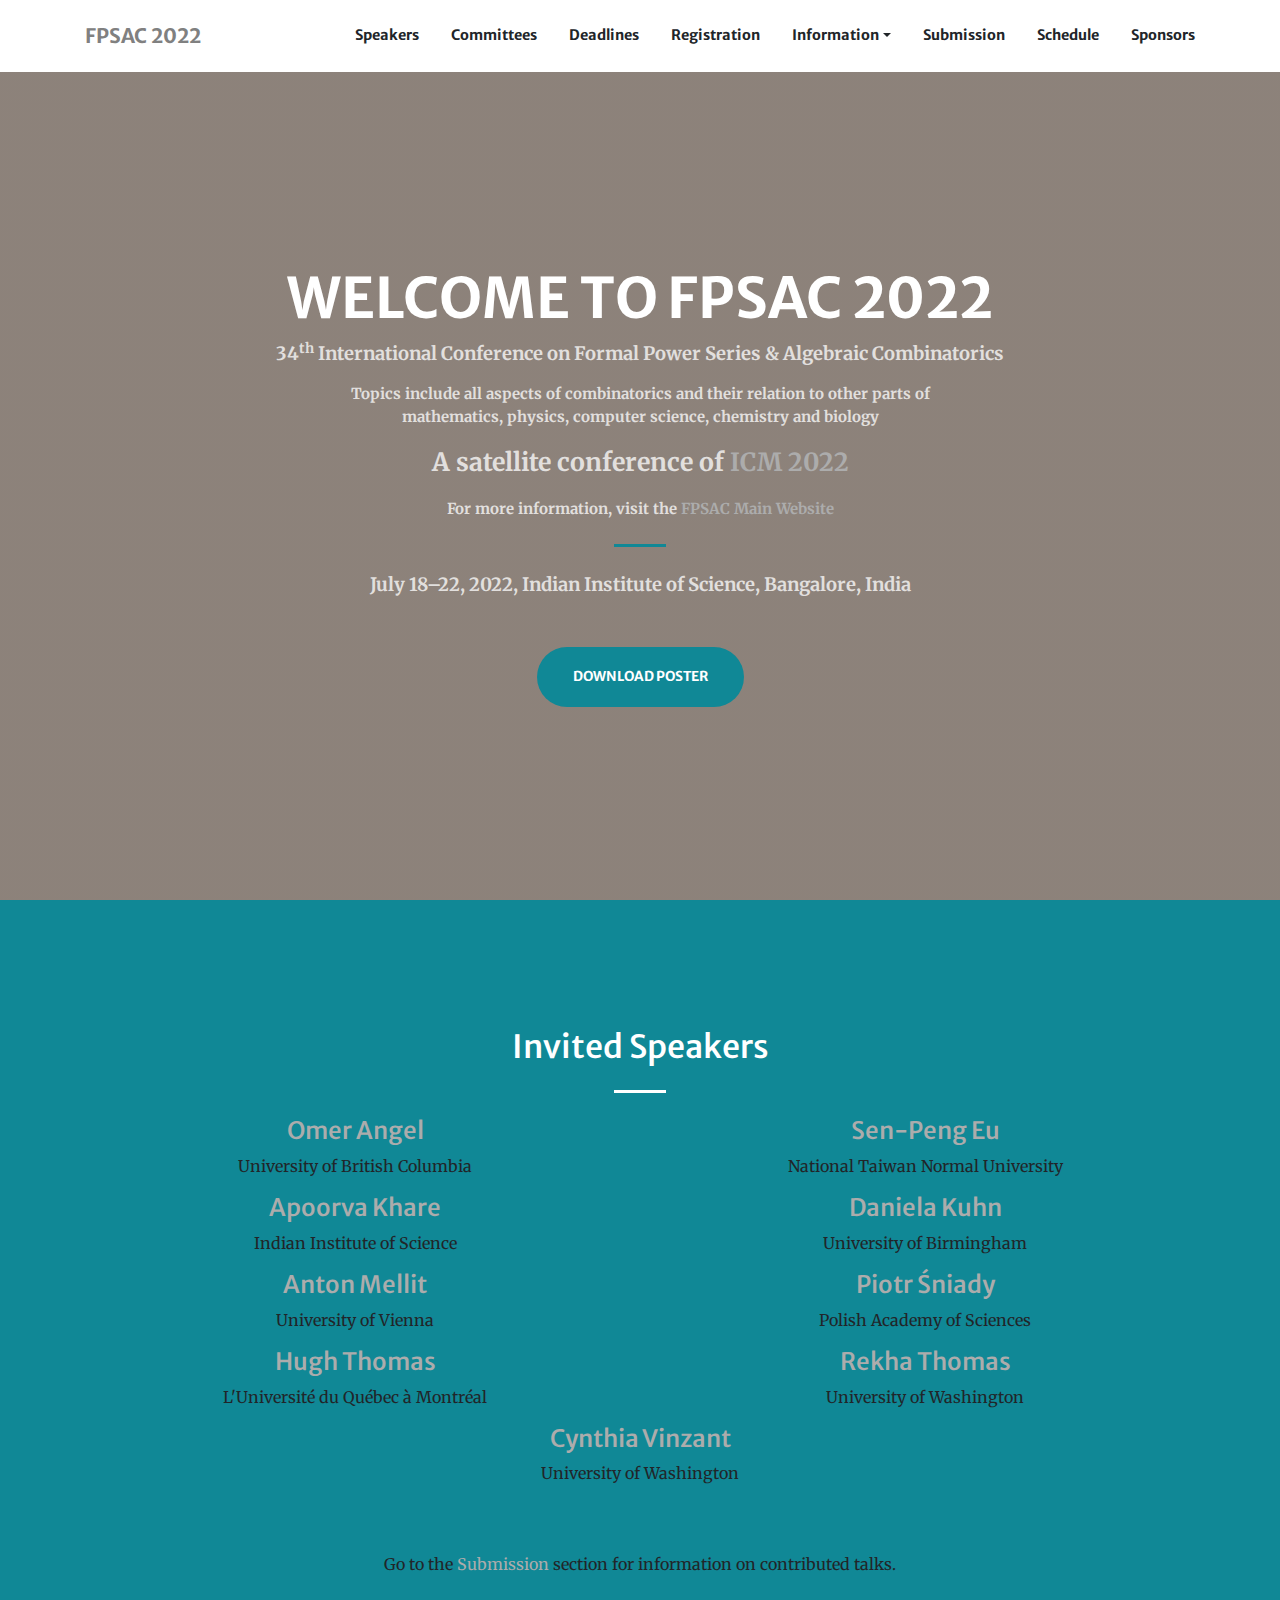
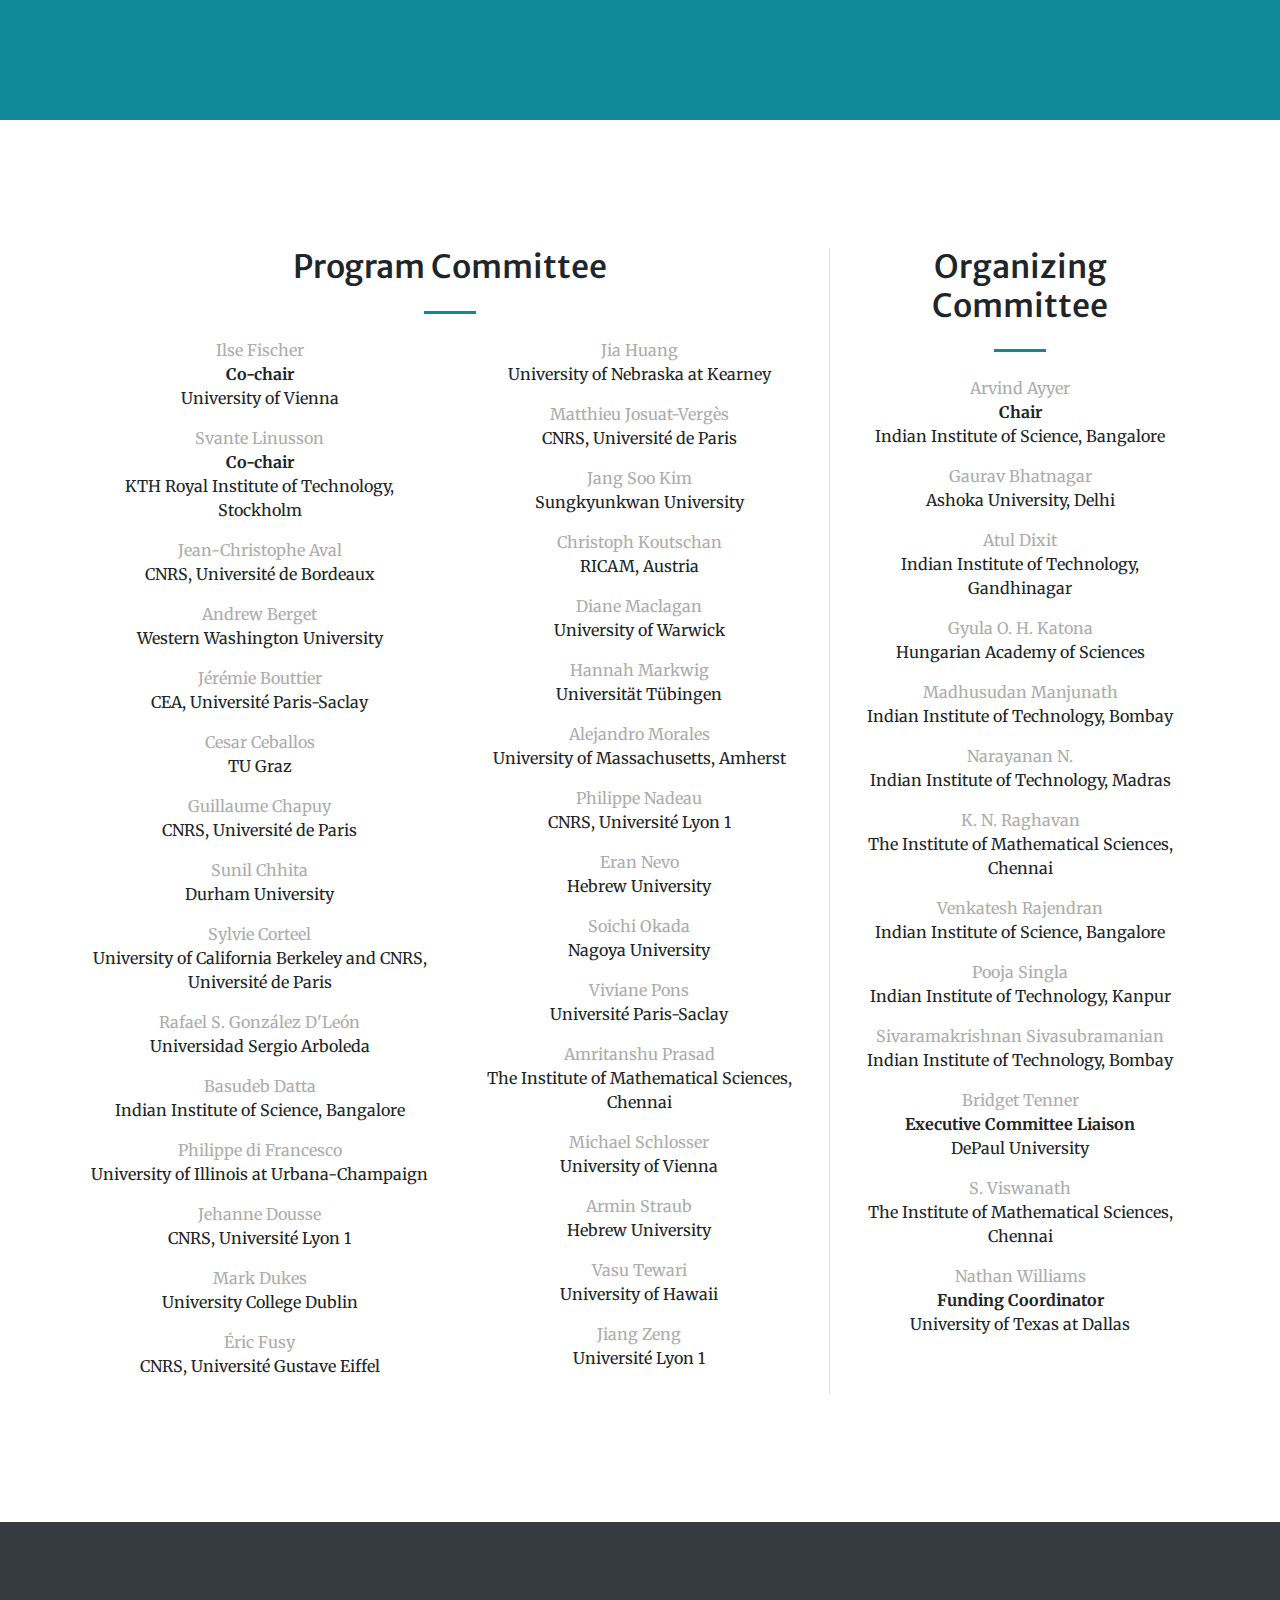
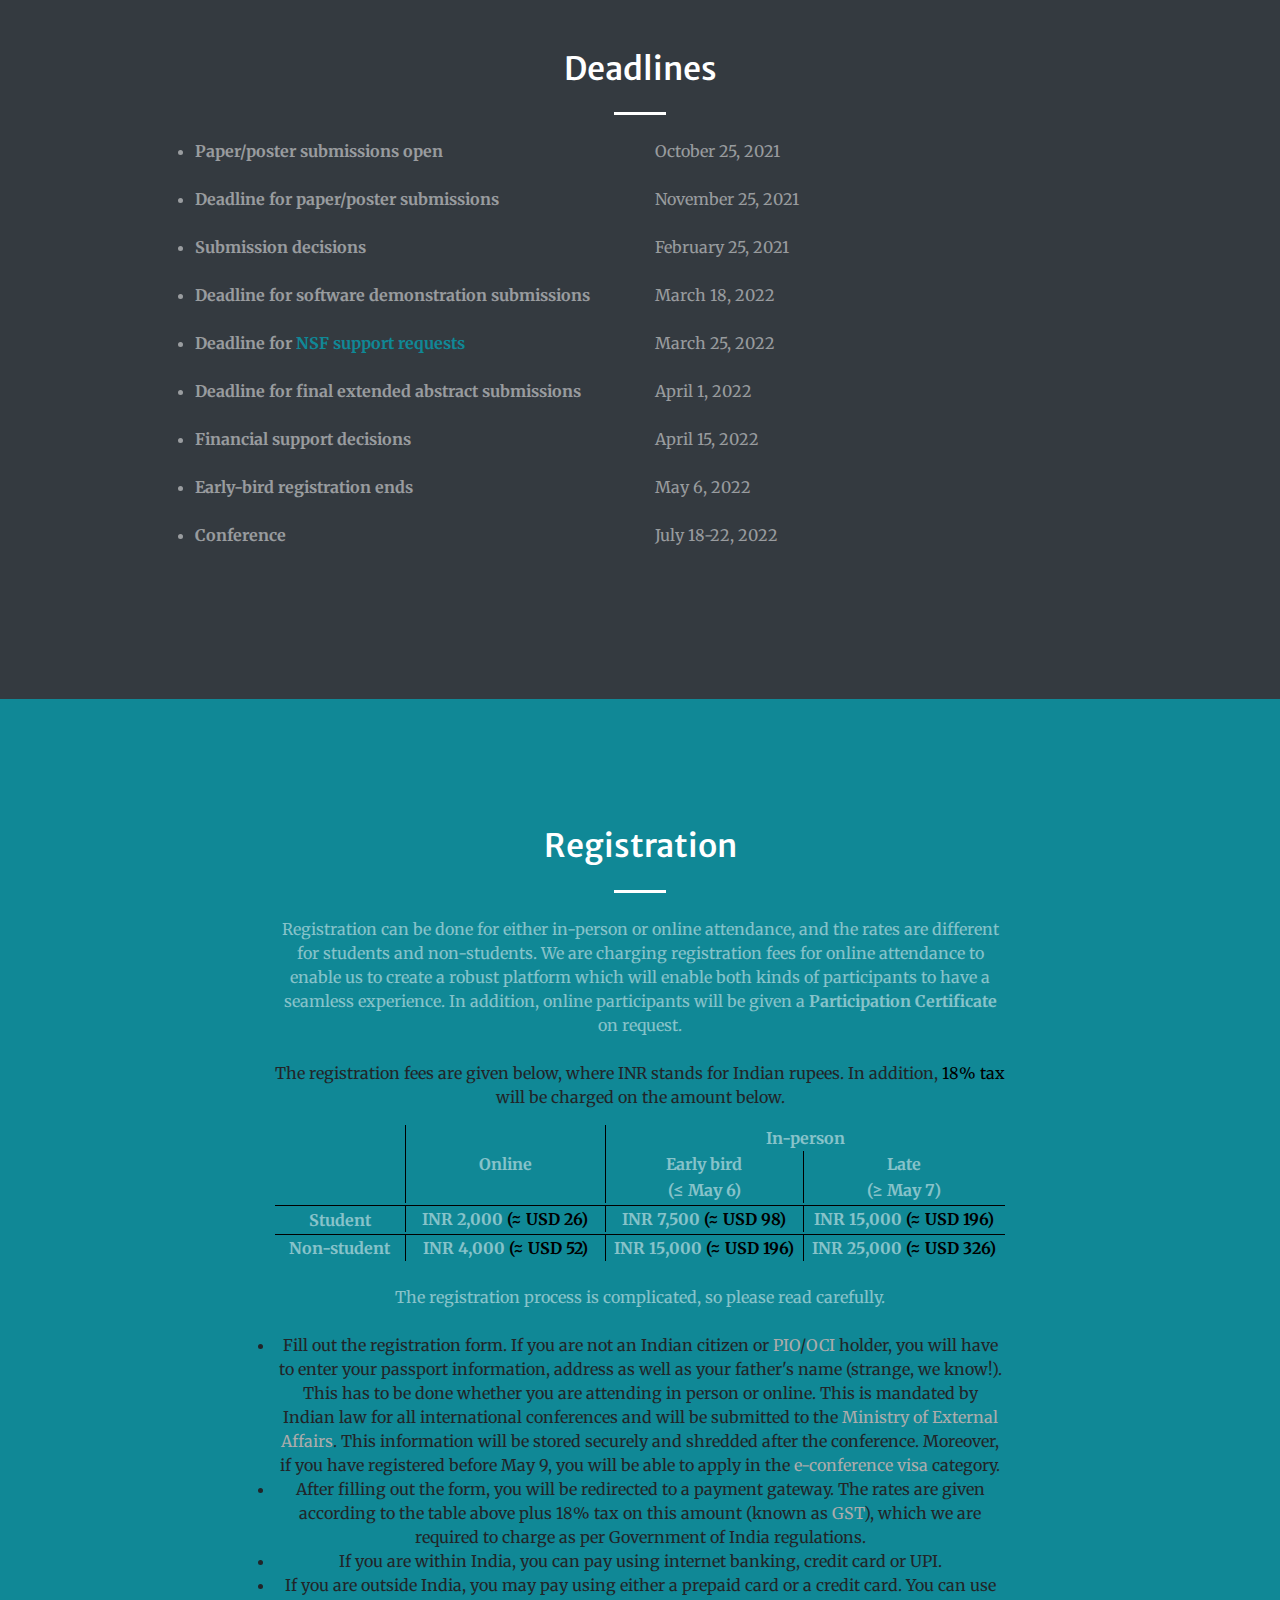
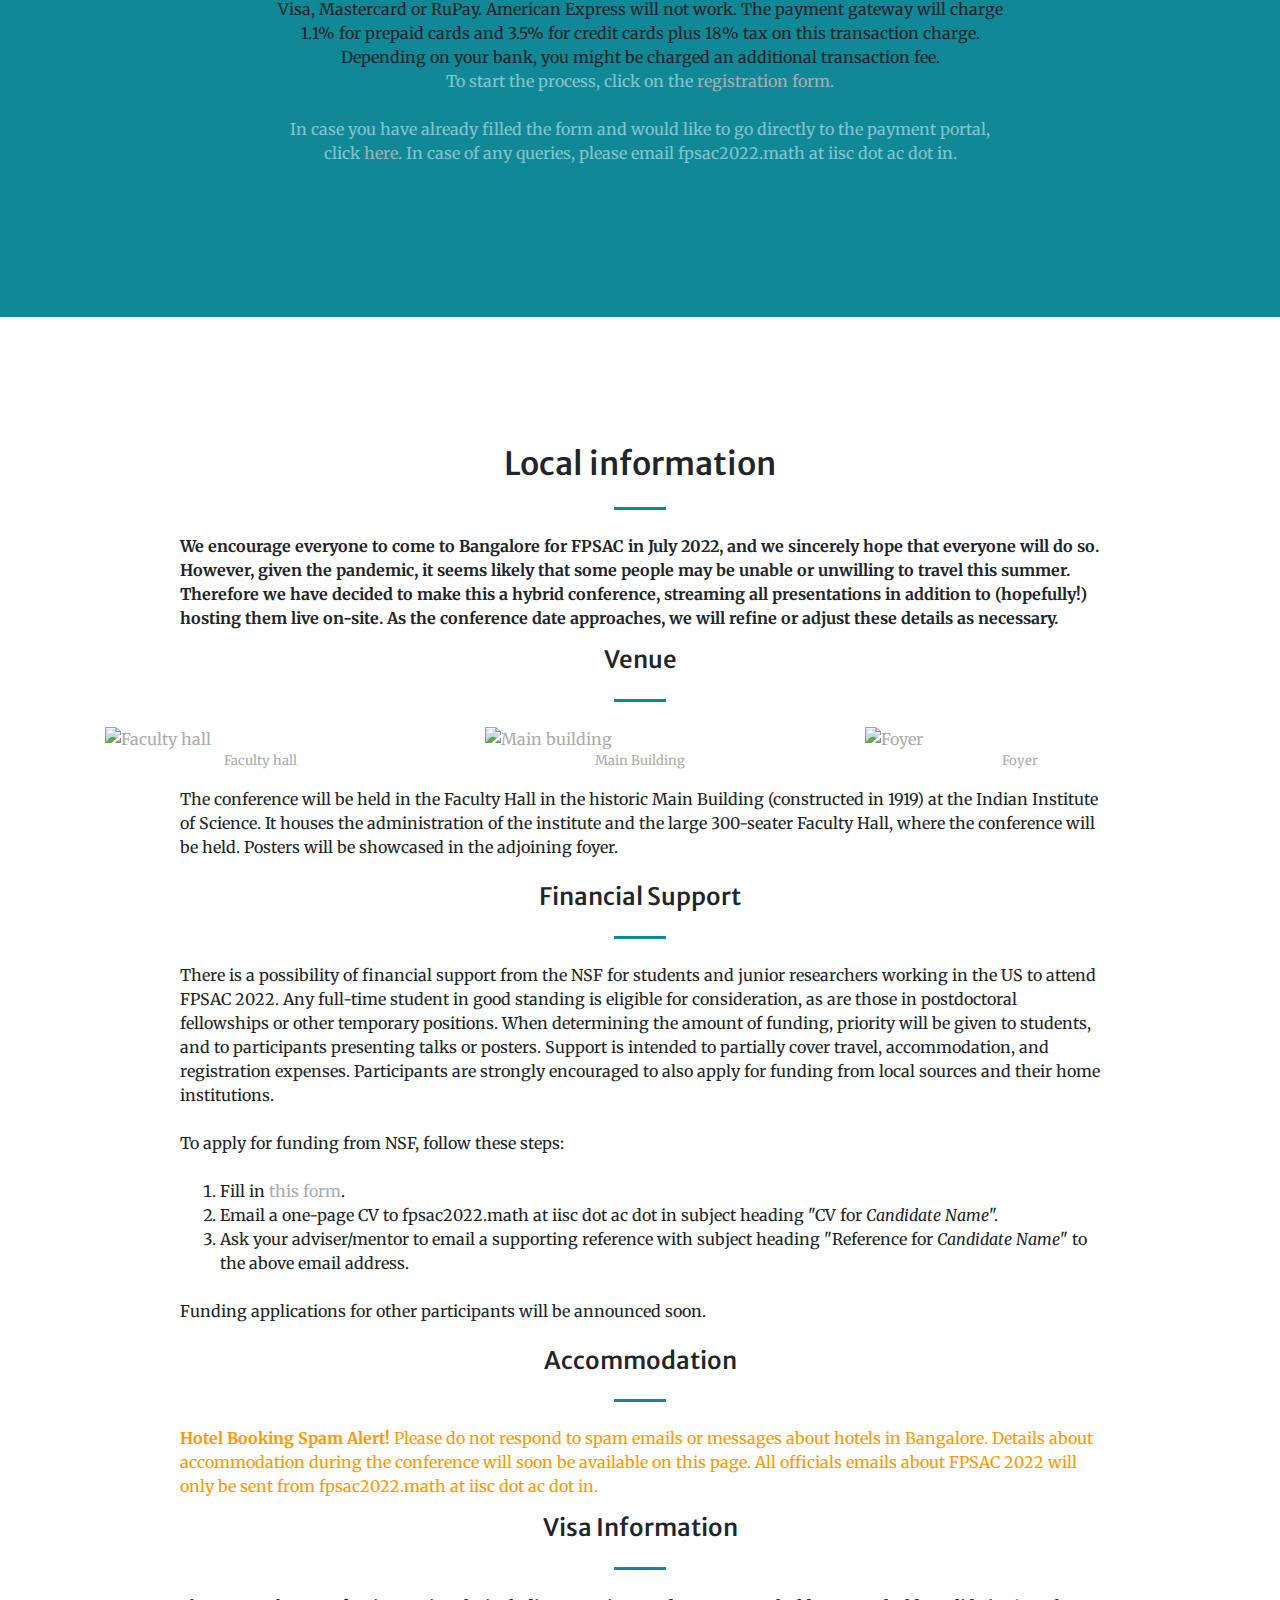
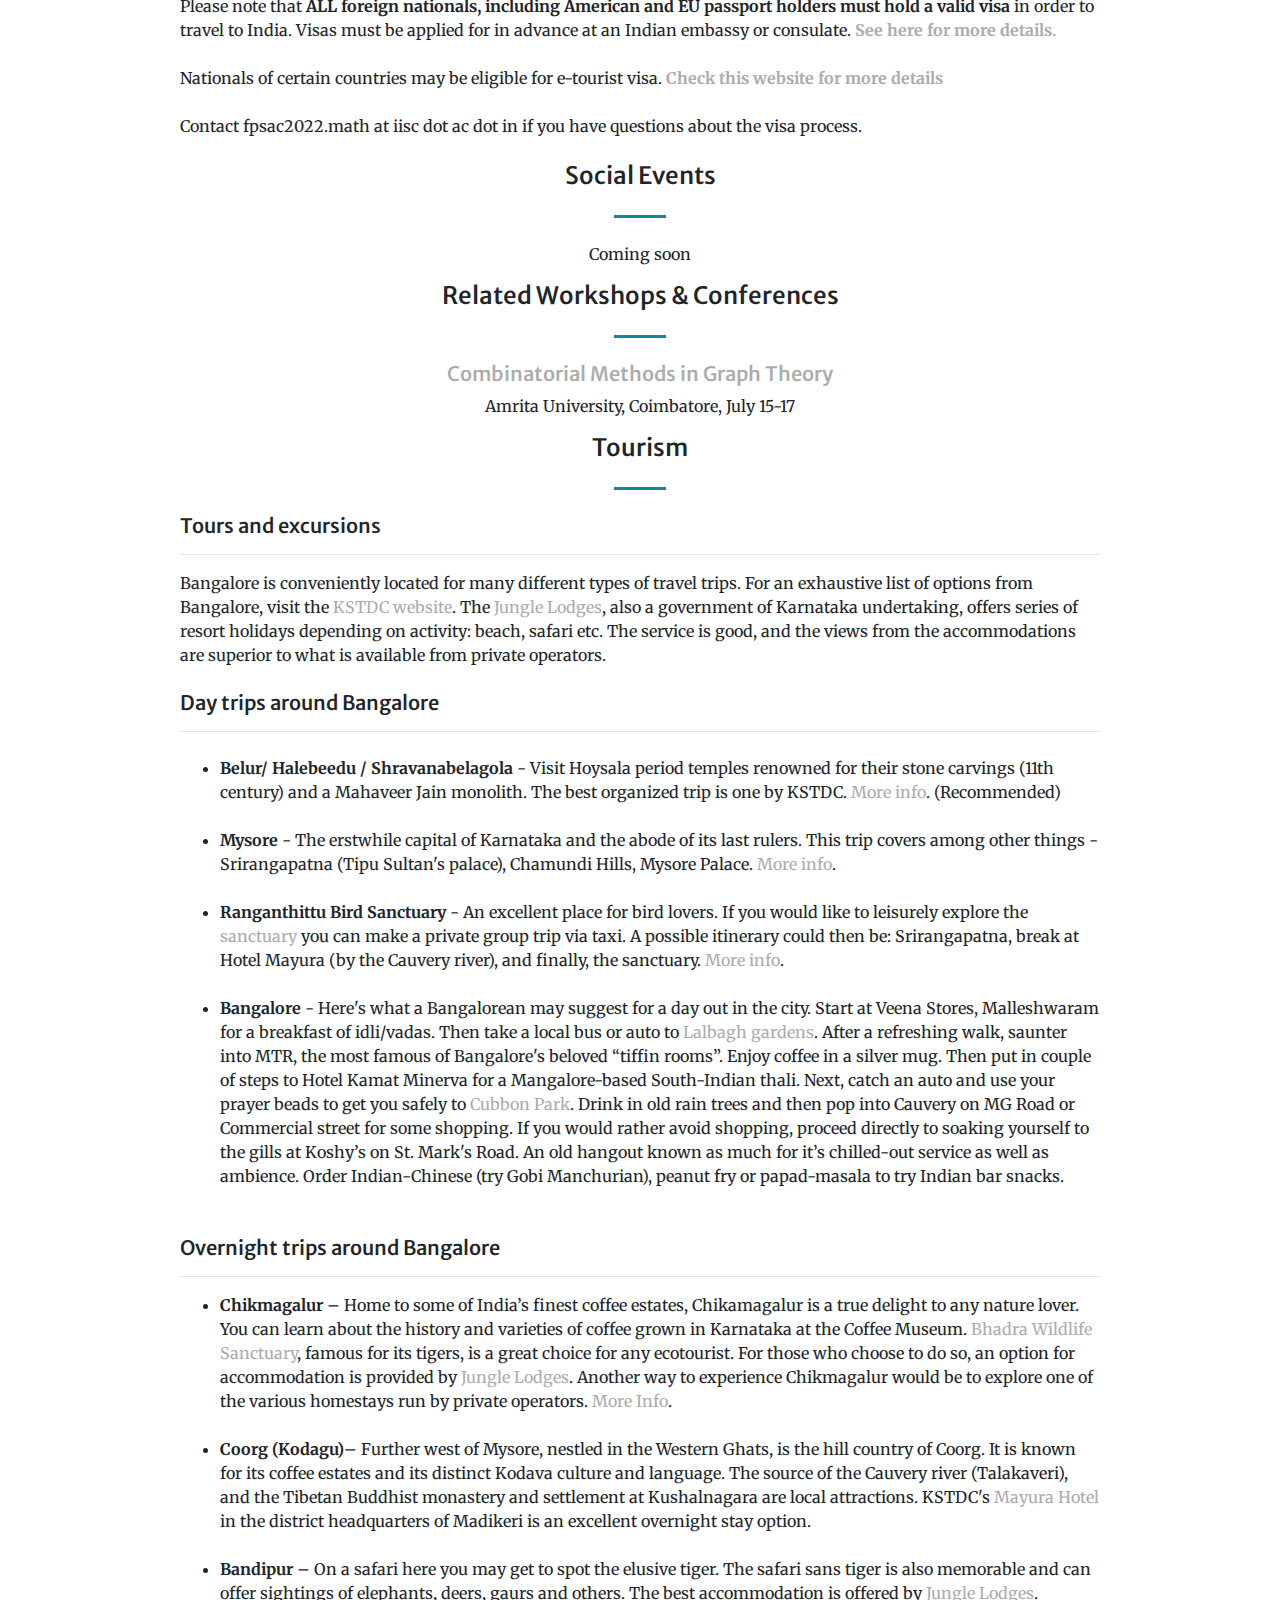
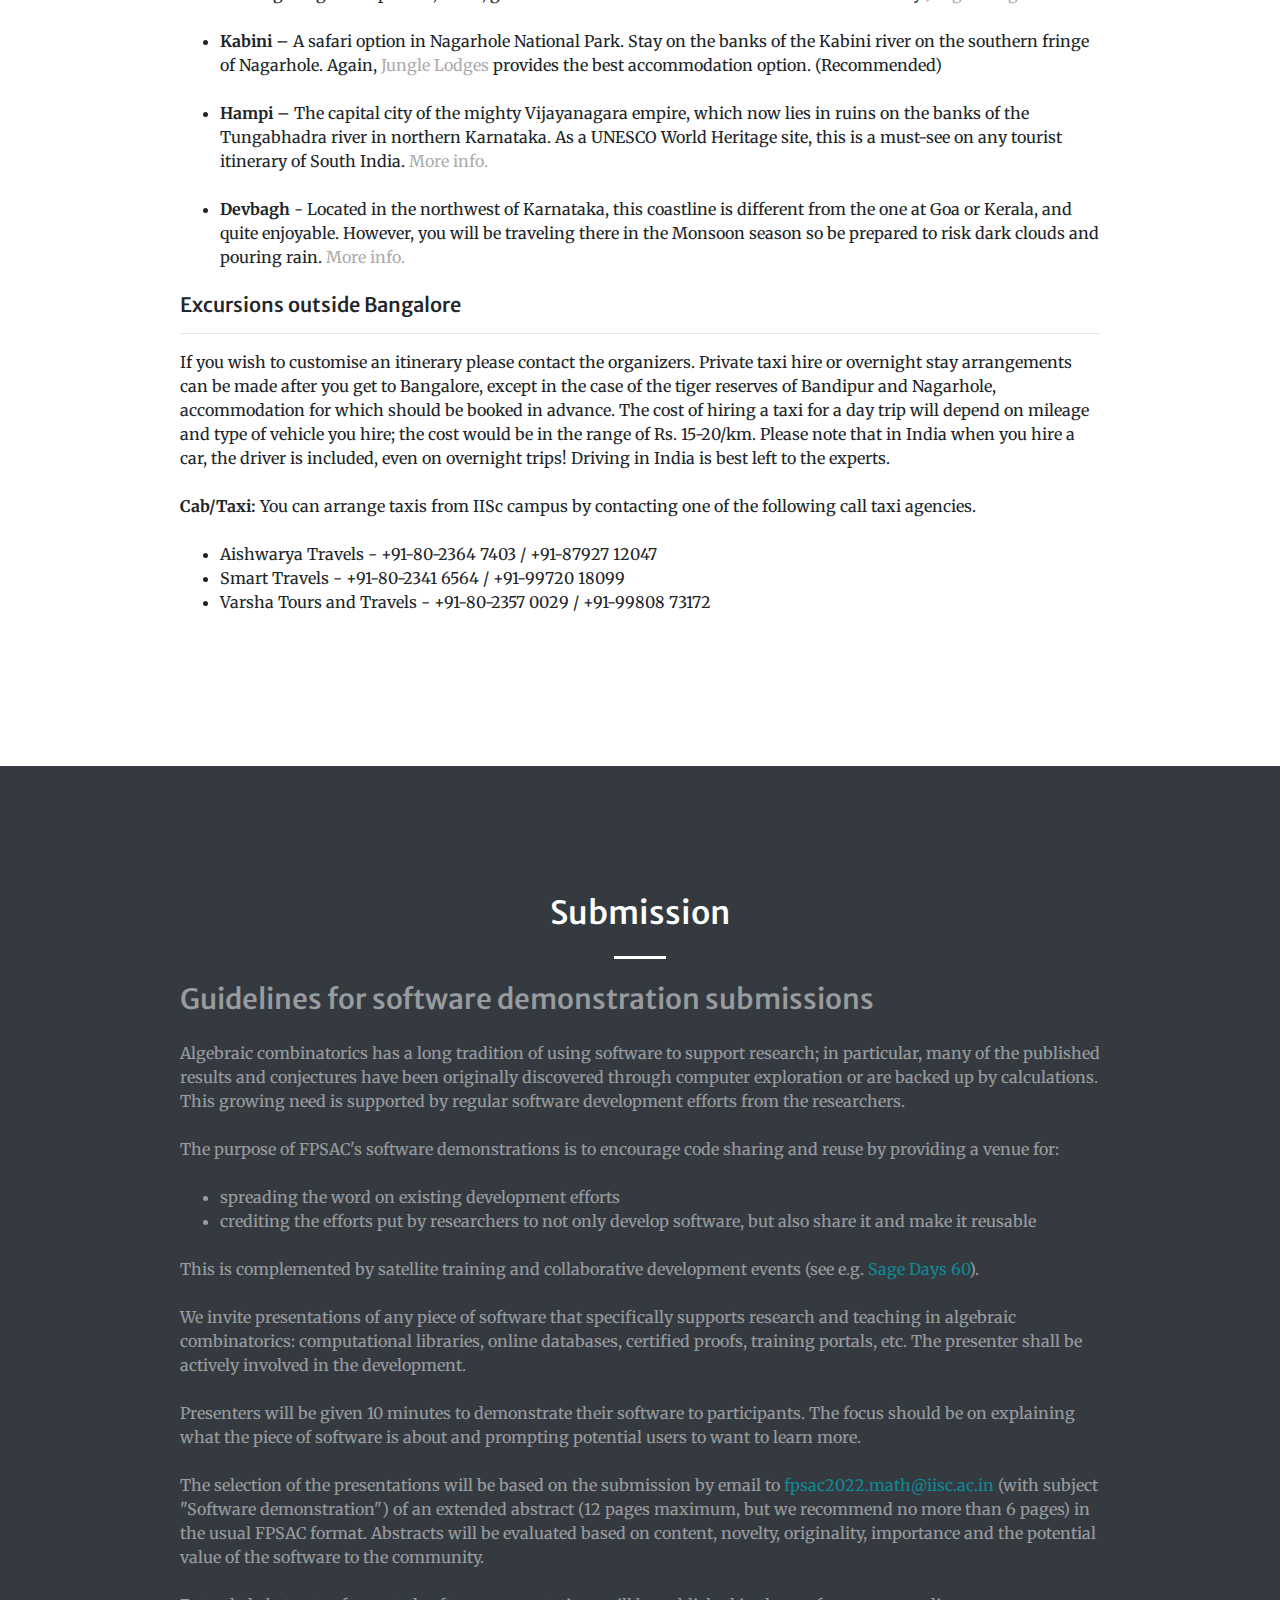
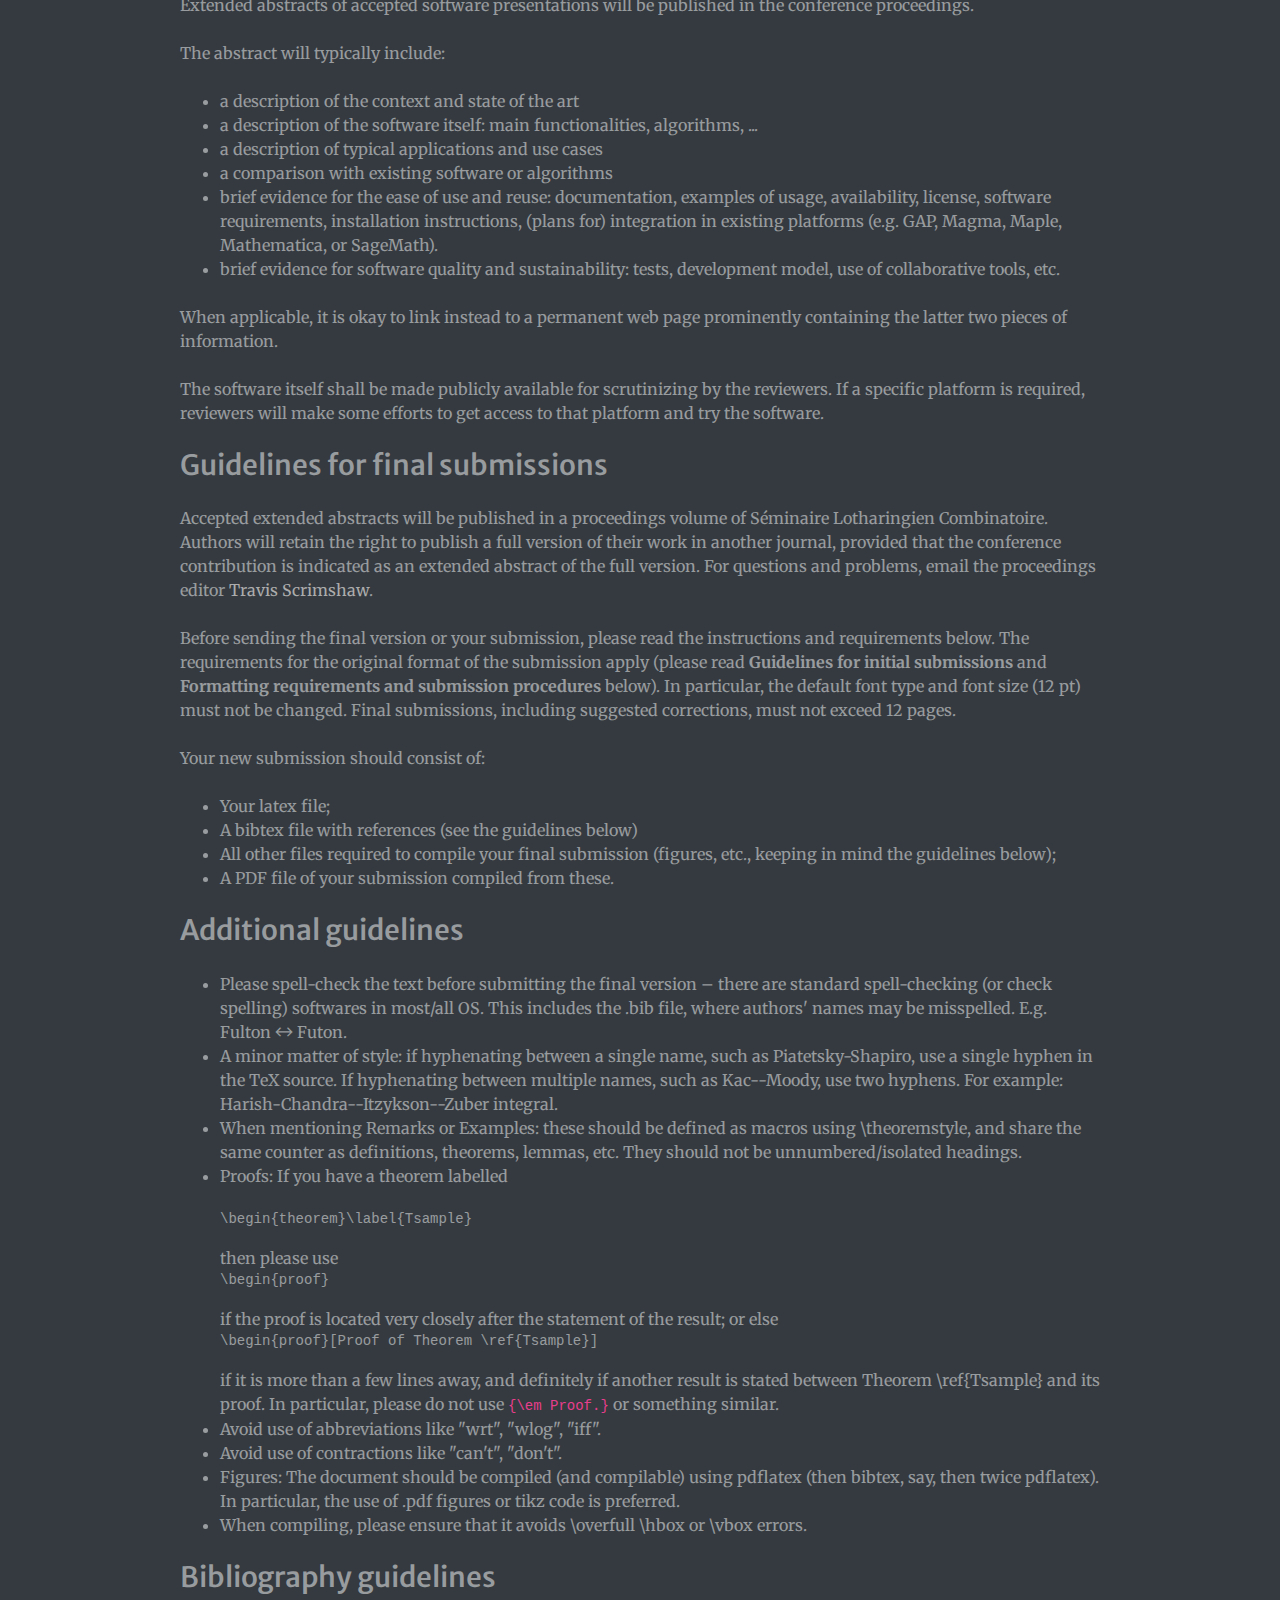
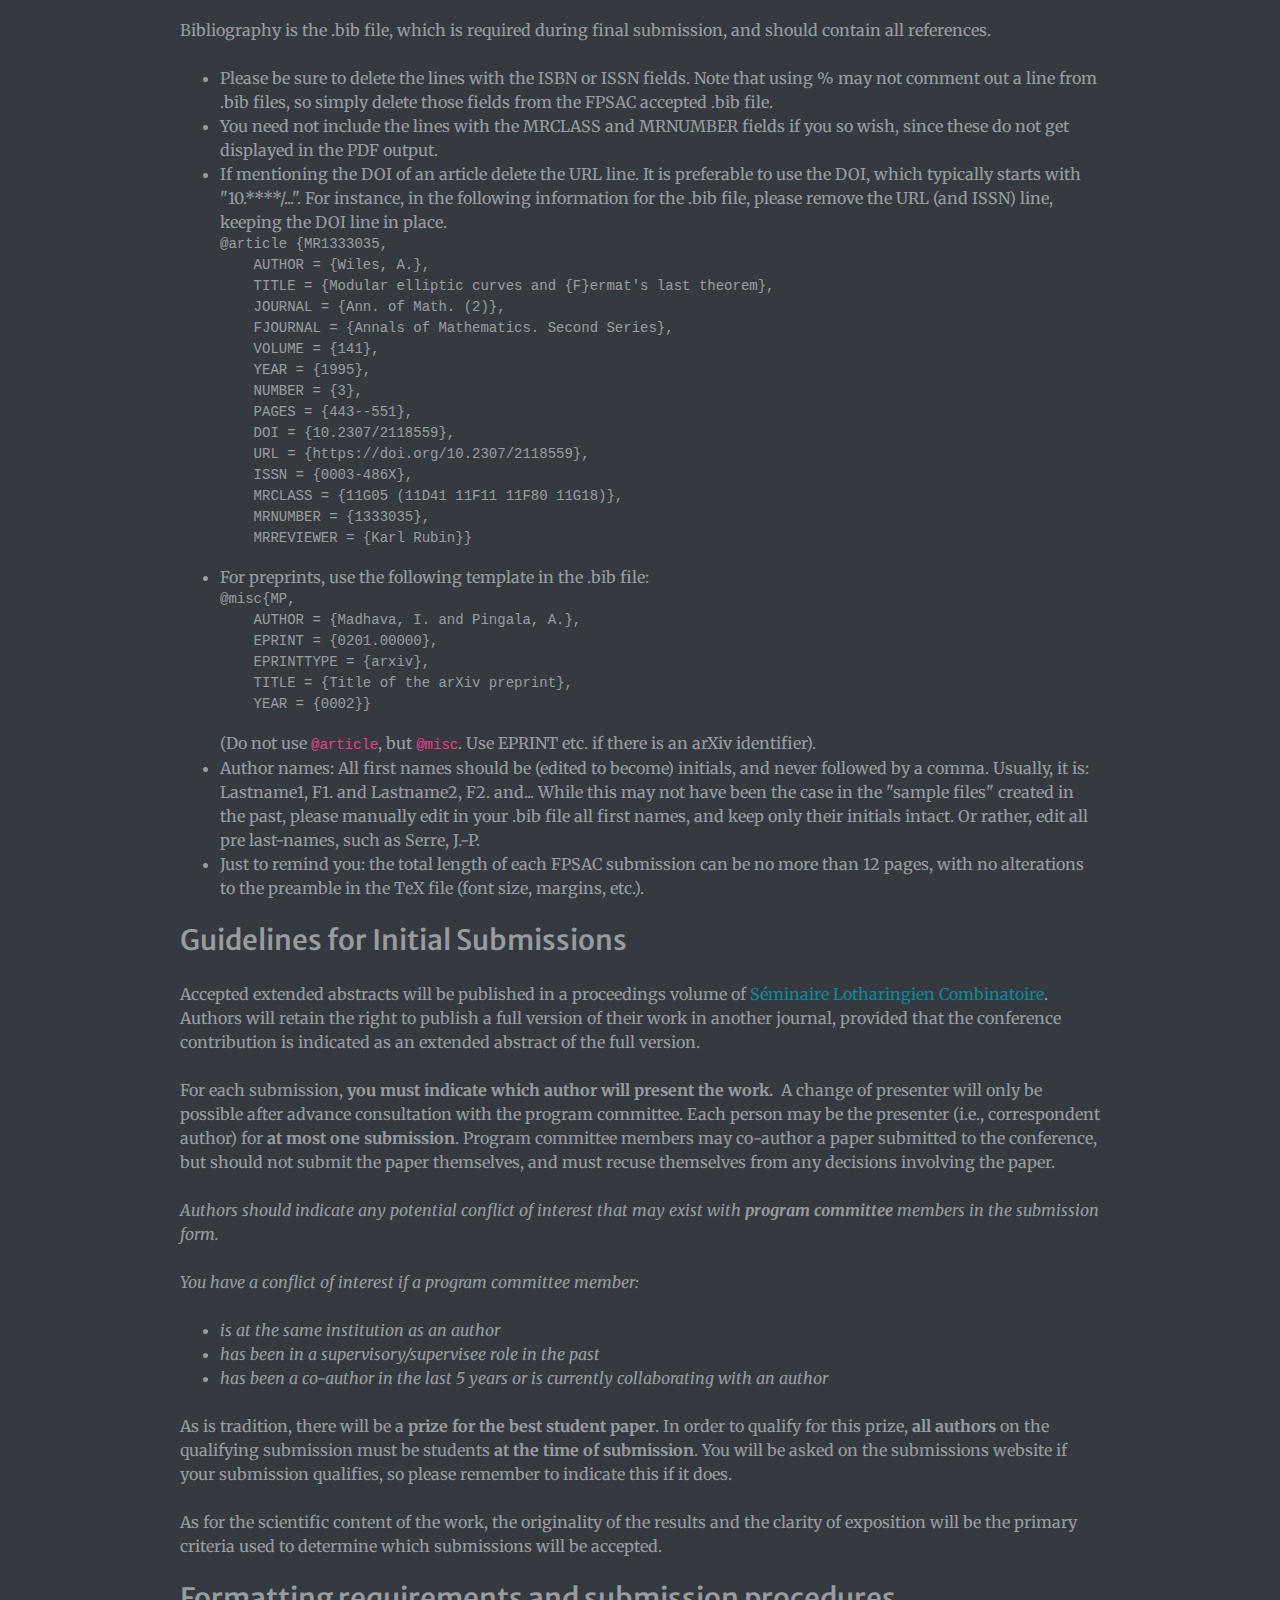
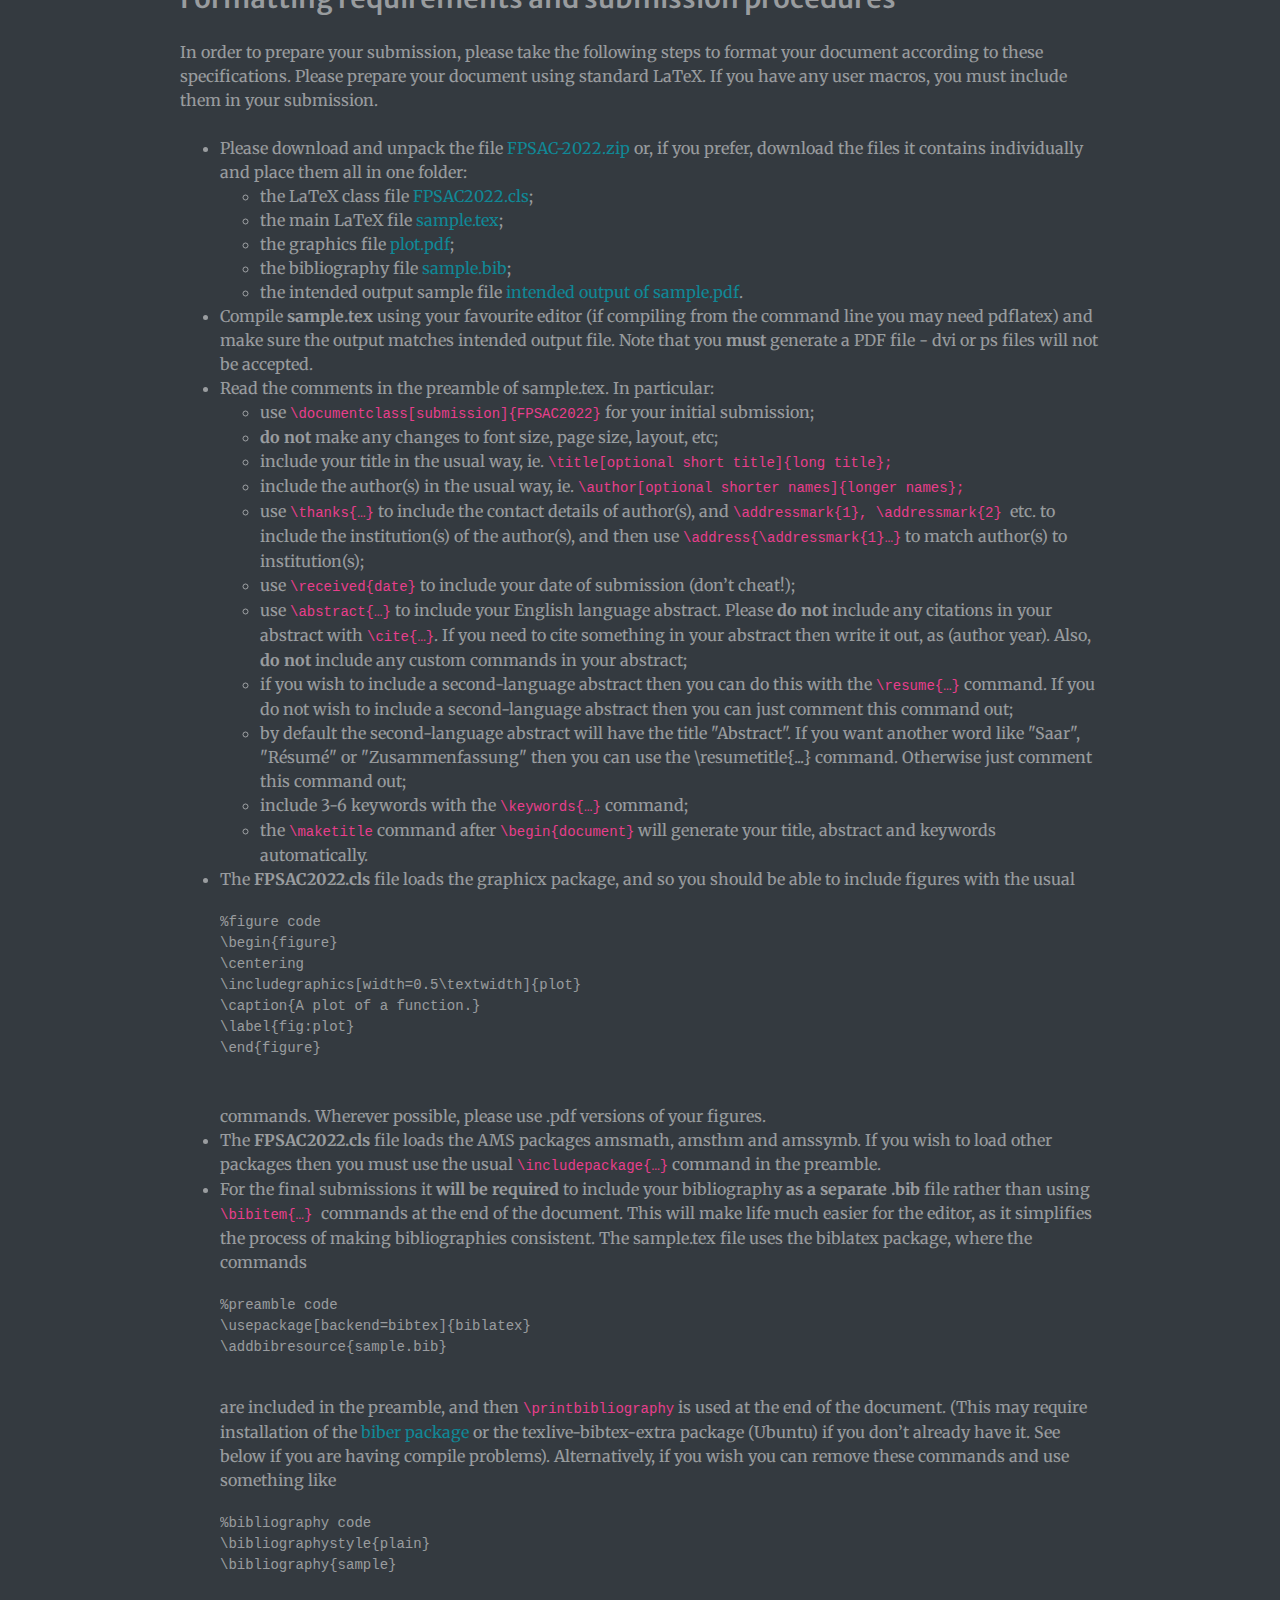
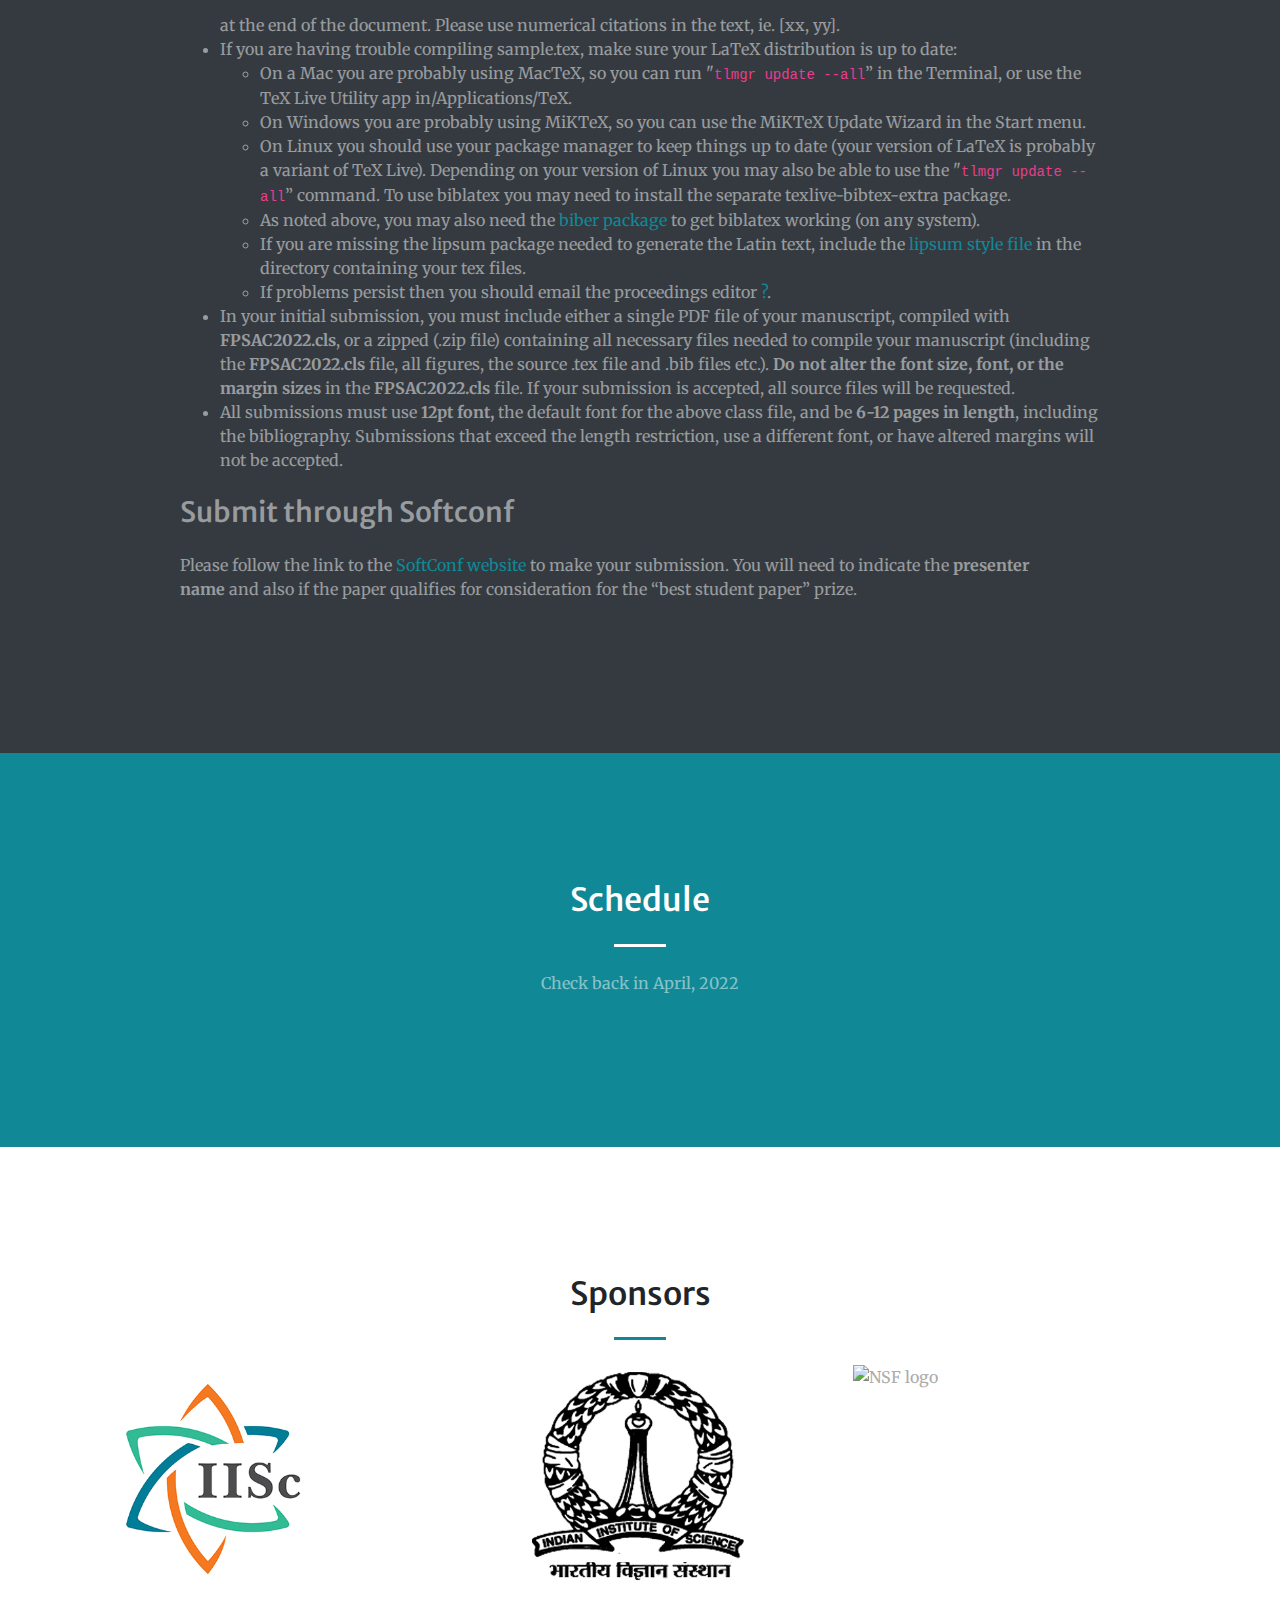
==== startbootstrap-creative-gh-pages/index.html @ 87b8fdad "Added direct link to payment portal" ====
<!DOCTYPE html>
<html lang="en">

<head>
    <meta charset="utf-8" />
    <meta name="viewport" content="width=device-width, initial-scale=1, shrink-to-fit=no" />
    <meta name="description" content="" />
    <meta name="author" content="Arvind Ayyer" />
    <title>FPSAC 2022</title>
    <!-- Favicon-->
    <link rel="icon" type="image/x-icon" href="assets/img/favicon.png"/>
    <!-- Font Awesome icons (free version)-->
    <script src="https://use.fontawesome.com/releases/v5.15.1/js/all.js" crossorigin="anonymous"></script>
    <!-- Google fonts-->
    <link href="https://fonts.googleapis.com/css?family=Merriweather+Sans:400,700" rel="stylesheet" />
    <link href="https://fonts.googleapis.com/css?family=Merriweather:400,300,300italic,400italic,700,700italic"
        rel="stylesheet" type="text/css" />
    <!-- Third party plugin CSS-->
    <link href="https://cdnjs.cloudflare.com/ajax/libs/magnific-popup.js/1.1.0/magnific-popup.min.css"
        rel="stylesheet" />
    <!-- Core theme CSS (includes Bootstrap)-->
    <link href="css/styles.css" rel="stylesheet" />
    <link href="scss/custom.scss" rel="stylesheet" />
</head>

<body id="page-top">
    <!-- Navigation-->
    <nav class="navbar navbar-expand-lg navbar-light fixed-top py-3" id="mainNav">
        <div class="container">
            <a class="navbar-brand js-scroll-trigger" style="color:#808080" href="#page-top">FPSAC 2022</a>
            <button class="navbar-toggler navbar-toggler-right" type="button" data-toggle="collapse"
                data-target="#navbarResponsive" aria-controls="navbarResponsive" aria-expanded="false"
                aria-label="Toggle navigation"><span class="navbar-toggler-icon"></span></button>
            <div class="collapse navbar-collapse" id="navbarResponsive">
                <ul class="navbar-nav ml-auto my-2 my-lg-0">
                    <li class="nav-item"><a class="nav-link js-scroll-trigger" href="#speakers">Speakers</a></li>
                    <li class="nav-item"><a class="nav-link js-scroll-trigger" href="#committee">Committees</a></li>
                    <li class="nav-item"><a class="nav-link js-scroll-trigger" href="#dates">Deadlines</a></li>
                    <li class="nav-item"><a class="nav-link js-scroll-trigger" href="#contact">Registration</a></li>
                    <!--<li class="nav-item dropdown"><a class="nav-link dropdown-toggle" id="contact-dropdown" role="button"  data-toggle="dropdown" aria-haspopup="true" aria-expanded="false">Registration</a>
                    <div class="dropdown-menu js-scroll-trigger" aria-labelledby="contact-dropdown">
                        <a class="dropdown-item js-scroll-trigger" href="#support">Financial Support</a>
                    </div>-->
                    <li class="nav-item dropdown"><a class="nav-link dropdown-toggle" id="local-info-dropdown" role="button"  data-toggle="dropdown" aria-haspopup="true" aria-expanded="false">Information</a>
                        <div class="dropdown-menu js-scroll-trigger" aria-labelledby="local-info-dropdown">
                           <a class="dropdown-item js-scroll-trigger" href="#localinfovenue">Venue</a>
                           <a class="dropdown-item js-scroll-trigger" href="#localinfosupport">Support</a>
                           <a class="dropdown-item js-scroll-trigger" href="#localinfovisa">Accommodation</a>
                           <a class="dropdown-item js-scroll-trigger" href="#localinfobanq">Visa Information</a>
                           <a class="dropdown-item js-scroll-trigger" href="#localinfotour">Social Events</a>
                           <a class="dropdown-item js-scroll-trigger" href="#localinfoacco">Other Conferences</a>
                           <a class="dropdown-item js-scroll-trigger" href="#localinfotourism">Tourism</a>
                        </div>
                    </li>
                    <li class="nav-item"><a class="nav-link js-scroll-trigger" href="#submission">Submission</a></li>
                    <li class="nav-item"><a class="nav-link js-scroll-trigger" href="#schedule">Schedule</a></li>
                    <li class="nav-item"><a class="nav-link js-scroll-trigger" href="#sponsors">Sponsors</a></li>
                </ul>
            </div>
        </div>
    </nav>

    <!-- Masthead-->
    <header class="masthead">
        <div class="container h-100">
            <div class="row h-100 align-items-center justify-content-center text-center">
                <div class="col-lg-10 align-self-end">
                    <h1 class="text-uppercase text-white font-weight-bold">Welcome to FPSAC 2022</h1>
                    <p class="text-white-75 font-weight-bold mb-3"> 34<sup>th</sup> International Conference on Formal
                        Power Series & Algebraic Combinatorics</p>
                    <p class="text-white-75 font-weight-bold mb-3" style="font-size:15px;">Topics include all aspects of
                        combinatorics and their relation to other parts of
                        <br />mathematics, physics, computer science, chemistry and biology
                    </p>
                    <p class="text-white-75 font-weight-bold mb-3" style="font-size:25px;">A satellite conference of <a class="nav-item" href="http://icm2022.org/">ICM
                        2022</a></p>
                    <p class="text-white-75 font-weight-bold mb-3" style="font-size:15px;">For more information, visit the <a class="nav-item" href="http://fpsac.org/">FPSAC Main Website</a></p>
                    <hr class="divider my-4" />
                </div>
                <div class="col-lg-8 align-self-baseline">
                    <p class="text-white-75 font-weight-bold mb-5">July 18–22, 2022, Indian Institute of Science,
                        Bangalore, India</p>
                    <a class="btn btn-primary btn-xl js-scroll-trigger" href="assets/img/FPSAC-2022-Poster.pdf">Download Poster</a>
                </div>
                </div>
        </div>
    </header>

    <!-- Speakers -->
    <section class="page-section bg-primary" id="speakers">
        <div class="container">
            <div class="row justify-content-center">
                <div class="col-lg-8 text-center">
                    <h2 class="text-white mt-0">Invited Speakers</h2>
                    <hr class="divider light my-4" />
                </div>
            </div>
        </div>
        
        <div class="container">
            <div class="row">
                <div class="col-sm">
                    <h3 style="text-align: center;" class="h4 mb-2"><a href="https://secure.math.ubc.ca/~angel/">Omer
                            Angel</a></h3>
                    <p style="text-align: center;">University of British Columbia</p>
                    <!--<p style="text-align: center;">TBA</p> -->
                </div>
                <div class="col-sm">
                    <h3 style="text-align: center;" class="h4 mb-2"><a href="http://math.ntnu.edu.tw/~speu/">Sen-Peng
                            Eu</a></h3>
                    <p style="text-align: center;">National Taiwan Normal University</p>
                    <!--<p style="text-align: center;">TBA</p> -->
                </div>
            </div>
        </div>
        <div class="container">
            <div class="row">
                <div class="col-sm">
                    <h3 style="text-align: center;" class="h4 mb-2"><a href="http://www.math.iisc.ac.in/~khare/">Apoorva
                            Khare</a></h3>
                    <p style="text-align: center;">Indian Institute of Science</p>
                    <!--<p style="text-align: center;">TBA</p> -->
                </div>
                <div class="col-sm">
                    <h3 style="text-align: center;" class="h4 mb-2"><a href="http://web.mat.bham.ac.uk/D.Kuehn/">Daniela Kuhn</a></h3>
                    <p style="text-align: center;">University of Birmingham</p>
                    <!--<p style="text-align: center;">TBA</p> -->
                </div>
            </div>
        </div>
        <div class="container">
            <div class="row">
                <div class="col-sm">
                    <h3 style="text-align: center;" class="h4 mb-2"><a href="https://www.mellit.org/">Anton Mellit</a>
                    </h3>
                    <p style="text-align: center;">University of Vienna</p>
                    <!--<p style="text-align: center;">TBA</p> -->
                </div>
                <div class="col-sm">
                    <h3 style="text-align: center;" class="h4 mb-2"><a
                            href="https://psniady.impan.pl/data/uploads/cv/list-of-publications-2017.pdf">Piotr
                            Śniady</a></h3>
                    <p style="text-align: center;">Polish Academy of Sciences</p>
                    <!--<p style="text-align: center;">TBA</p> -->
                </div>
            </div>
        </div>
        <div class="container">
            <div class="row">
                <div class="col-sm">
                    <h3 style="text-align: center;" class="h4 mb-2"><a href="https://uqam.academia.edu/HughThomas">Hugh
                            Thomas</a></h3>
                    <p style="text-align: center;">L'Université du Québec à Montréal</p>
                    <!--<p style="text-align: center;">TBA</p> -->
                </div>
                <div class="col-sm">
                    <h3 style="text-align: center;" class="h4 mb-2"><a
                            href="http://sites.math.washington.edu/~thomas/">Rekha Thomas</a></h3>
                    <p style="text-align: center;">University of Washington</p>
                    <!--<p style="text-align: center;">TBA</p> -->
                </div>
            </div>
        </div>
        <div class="container">
            <div class="row">
                <div class="col-sm">
                    <h3 style="text-align: center;" class="h4 mb-2"><a href="http://sites.math.washington.edu/~vinzant/">Cynthia
                            Vinzant</a></h3>
                    <p style="text-align: center;">University of Washington</p>
                    <!--<p style="text-align: center;">TBA</p> -->
                </div>
            </div>
    </div>
        </div>
        </div>
        </div>
        </div>
        <hr class="divider my-4" />
        <div class="container">
            <div class="row justify-content-center">
                <div class="col-lg-8 text-center">
                    <p style="text-align: center;">Go to the <a href="#submission">Submission</a> section for information on contributed talks.</p>
                </div>
            </div>
        </div>

    </section>


    <!-- Committee-->
    <section class="page-section" id="committee">
        <div class="container">
           <div class="row justify-content-center">
                <div class="col-lg-8 border-right">
                    <div class="row">
                        <div class="col">
                            <h2 style="text-align: center;">Program Committee</h2>
                            <hr class="divider my-4" />
                        </div>
                    </div>
                    <div class="row">
                       <div class="col-lg-6">
                            <p style="text-align: center;"><a href="https://www.mat.univie.ac.at/~ifischer/">Ilse Fischer</a><br><strong>Co-chair</strong> </br>University of Vienna</p>
                            <p style="text-align: center;"><a href="https://people.kth.se/~linusson/">Svante Linusson</a><br><strong>Co-chair</strong> </br>KTH Royal Institute of Technology, Stockholm</p>
                            <p style="text-align: center;"><a href="https://www.labri.fr/perso/aval/">Jean-Christophe Aval</a></br>CNRS, Université de Bordeaux</p>
                            <p style="text-align: center;"><a href="http://faculty.wwu.edu/~bergeta/">Andrew Berget</a> </br>Western Washington University</p>
                            <p style="text-align: center;"><a href="https://www.ipht.fr/en/Pisp/jeremie.bouttier/index_en.php">Jérémie Bouttier</a></br>CEA, Université Paris-Saclay</p>
                            <p style="text-align: center;"><a href="https://www.mat.univie.ac.at/~cesar/">Cesar Ceballos</a> </br>TU Graz</p>
                            <p style="text-align: center;"><a href="https://www.irif.fr/~chapuy/">Guillaume Chapuy</a></br>CNRS, Université de Paris</p>
                            <p style="text-align: center;"><a href="https://www.maths.dur.ac.uk/users/sunil.chhita/">Sunil Chhita</a> </br>Durham University</p>
                            <p style="text-align: center;"><a href="https://math.berkeley.edu/~corteel/">Sylvie Corteel</a></br>University of California Berkeley and CNRS, Université de Paris</p>
                            <p style="text-align: center;"><a href="http://dleon.combinatoria.co/">Rafael S. González D'León</a> </br>Universidad Sergio Arboleda</p>
                            <p style="text-align: center;"><a href="http://math.iisc.ac.in/~dattab/">Basudeb Datta</a></br>Indian Institute of Science, Bangalore</p>
                            <p style="text-align: center;"><a href="https://faculty.math.illinois.edu/~philippe/">Philippe di Francesco</a> </br>University of Illinois at Urbana-Champaign</p>
                            <p style="text-align: center;"><a href="http://math.univ-lyon1.fr/~dousse/">Jehanne Dousse</a></br>CNRS, Université Lyon 1</p>
                            <p style="text-align: center;"><a href="https://maths.ucd.ie/~dukes/">Mark Dukes</a> </br>University College Dublin</p>
                            <p style="text-align: center;"><a href="http://igm.univ-mlv.fr/~fusy/">Éric Fusy</a> </br>CNRS, Université Gustave Eiffel</p>
                        </div>
                        <div class="col-lg-6">       
                            <p style="text-align: center;"><a href="http://www.unk.edu/academics/math/faculty-staff/dr-jia-huang.php">Jia Huang</a></br>University of Nebraska at Kearney</p>
                            <p style="text-align: center;"><a href="https://www.irif.fr/~josuat/">Matthieu Josuat-Vergès</a></br>CNRS, Université de Paris</p>     
                            <p style="text-align: center;"><a href="https://sites.google.com/site/mathjskim/">Jang Soo Kim</a></br>Sungkyunkwan University</p>   
                            <!--<p style="text-align: center;"><a href="http://fac-staff.seattleu.edu/klees/web/">Steven Klee</a></br>Seattle University</p>-->
                            <p style="text-align: center;"><a href="http://www.koutschan.de/">Christoph Koutschan</a></br>RICAM, Austria</p>
                            <p style="text-align: center;"><a href="https://homepages.warwick.ac.uk/staff/D.Maclagan/">Diane Maclagan</a></br>University of Warwick</p>
                            <p style="text-align: center;"><a href="https://www.math.uni-tuebingen.de/user/hannah/">Hannah Markwig</a></br>Universität Tübingen</p>
                            <p style="text-align: center;"><a href="https://sites.google.com/view/ahmorales/">Alejandro Morales</a></br>University of Massachusetts, Amherst</p>
                            <p style="text-align: center;"><a href="http://math.univ-lyon1.fr/~nadeau/">Philippe Nadeau</a></br>CNRS, Université Lyon 1</p>
                            <p style="text-align: center;"><a href="http://math.huji.ac.il/~nevo/">Eran Nevo</a></br>Hebrew University</p>
                            <p style="text-align: center;"><a href="https://www.math.nagoya-u.ac.jp/en/people/download/faculty/okada_soichi_en.pdf">Soichi Okada</a></br>Nagoya University</p>
                            <p style="text-align: center;"><a href="https://www.lri.fr/~pons/en/">Viviane Pons</a></br>Université Paris-Saclay</p>
                            <p style="text-align: center;"><a href="https://www.imsc.res.in/~amri/">Amritanshu Prasad</a></br>The Institute of Mathematical Sciences, Chennai</p>
                            <p style="text-align: center;"><a href="https://www.mat.univie.ac.at/~schlosse/">Michael Schlosser</a></br>University of Vienna</p>
                            <p style="text-align: center;"><a href="http://arminstraub.com/">Armin Straub</a></br>Hebrew University</p>
                            <p style="text-align: center;"><a href="https://math.hawaii.edu/~vvtewari/">Vasu Tewari</a></br>University of Hawaii</p>
                            <p style="text-align: center;"><a href="http://math.univ-lyon1.fr/%7ezeng/">Jiang Zeng</a></br>Université Lyon 1</p>
                        </div>
                    </div>

                </div>
                
                <div class="col-sm">
                    <h2 style="text-align: center;">Organizing Committee</h2>
                    <hr class="divider my-4" />
                <div class="col-sm">
                    <p style="text-align: center;"><a href="http://www.math.iisc.ernet.in/~arvind/">Arvind Ayyer</a><br><strong>Chair</strong></br>Indian Institute of Science, Bangalore</p>
                    <p style="text-align: center;"><a href="https://www.gbhatnagar.com/">Gaurav Bhatnagar</a></br>Ashoka University, Delhi</p>
                    <p style="text-align: center;"><a href="http://people.iitgn.ac.in/~adixit/">Atul Dixit</a></br>Indian Institute of Technology, Gandhinagar</p>
                    <p style="text-align: center;"><a href="https://www.renyi.hu/~ohkatona/">Gyula O. H. Katona</a></br>Hungarian Academy of Sciences</p>
                    <p style="text-align: center;"><a href="https://madhumath.wordpress.com/2016/05/06/homepage-madhusudan-manjunath/">Madhusudan Manjunath</a></br>Indian Institute of Technology, Bombay</p>
                    <p style="text-align: center;"><a href="https://home.iitm.ac.in/naru/">Narayanan N.</a></br>Indian Institute of Technology, Madras</p>
                    <p style="text-align: center;"><a href="https://www.imsc.res.in/~knr/">K. N. Raghavan</a></br>The Institute of Mathematical Sciences, Chennai</p>
                    <p style="text-align: center;"><a href="http://math.iisc.ac.in/~rvenkat/">Venkatesh Rajendran</a></br>Indian Institute of Science, Bangalore</p>
                    <p style="text-align: center;"><a href="https://sites.google.com/site/poojasingla7/Home">Pooja Singla</a></br>Indian Institute of Technology, Kanpur</p>
                    <p style="text-align: center;"><a href="http://www.math.iitb.ac.in/~krishnan/">Sivaramakrishnan Sivasubramanian</a></br>Indian Institute of Technology, Bombay</p>
                    <p style="text-align: center;"><a href="https://math.depaul.edu/bridget/">Bridget Tenner</a><br><strong>Executive Committee Liaison</strong></br>DePaul University</p>
                    <p style="text-align: center;"><a href="https://www.imsc.res.in/~svis/">S. Viswanath</a></br>The Institute of Mathematical Sciences, Chennai</p>
                    <p style="text-align: center;"><a href="https://personal.utdallas.edu/~nxw170830/">Nathan Williams</a><br><strong>Funding Coordinator</strong> </br>University of Texas at Dallas</p>
                </div>
                </div>
            </div>
    </section>

    
    <!-- Dates-->
    <section class="page-section bg-dark" id="dates">
        <div class="container">
            <div class="row justify-content-center">
                <div class="col-lg-10 text-center">
                    <h2 class="text-white mb-4">Deadlines</h2>
                    <hr class="divider light my-4" />
                    <div class="container">
                            <div class="row">
                                <div class="col-sm">
                                    <dt class="text-white-50 mb-6"><li>Paper/poster submissions open</li></dt>
                                </div>
                                <div class="col-sm">
                                    <dd class="text-white-50 mb-6">October 25, 2021</dd>
                                </div>
                            </div>
                    </div>
                    <div class="container">
                        <div class="row">
                            <div class="col-sm">
                                <dt class="text-white-50 mb-6"><li>Deadline for paper/poster submissions</li></dt>
                            </div>
                            <div class="col-sm">
                                <dd class="text-white-50 mb-6">November 25, 2021</dd>
                            </div>
                        </div>
                    </div>
                    <div class="container">
                        <div class="row">
                            <div class="col-sm">
                                <dt class="text-white-50 mb-6"><li>Submission decisions</li></dt>
                            </div>
                            <div class="col-sm">
                                <dd class="text-white-50 mb-6">February 25, 2021</dd>
                            </div>
                        </div>
                    </div>
                    <div class="container">
                        <div class="row">
                            <div class="col-sm">
                                <dt class="text-white-50 mb-6"><li>Deadline for software demonstration submissions</li></dt>
                            </div>
                            <div class="col-sm">
                                <dd class="text-white-50 mb-6">March 18, 2022</dd>
                            </div>
                        </div>
                    </div>
                    <div class="container">
                        <div class="row">
                            <div class="col-sm">
                                <dt class="text-white-50 mb-6"><li>Deadline for <a class="alt" href="#localinfosupport">NSF support requests</a></li></dt>
                            </div>
                            <div class="col-sm">
                                <dd class="text-white-50 mb-6">March 25, 2022</dd>
                            </div>
                        </div>
                    </div>
                    <div class="container">
                        <div class="row">
                            <div class="col-sm">
                                <dt class="text-white-50 mb-6"><li>Deadline for final extended abstract submissions</li></dt>
                            </div>
                            <div class="col-sm">
                                <dd class="text-white-50 mb-6">April 1, 2022</dd>
                            </div>
                        </div>
                    </div>
                    <div class="container">
                        <div class="row">
                            <div class="col-sm">
                                <dt class="text-white-50 mb-6"><li>Financial support decisions</li></dt>
                            </div>
                            <div class="col-sm">
                                <dd class="text-white-50 mb-6">April 15, 2022</dd>
                            </div>
                        </div>
                    </div>
<!--                    <div class="container">
                        <div class="row">
                            <div class="col-sm">
                                <dt class="text-white-50 mb-6"><li>Youth hostel reservations</li></dt>
                            </div>
                            <div class="col-sm">
                                <dd class="text-white-50 mb-6">May 1, 2021</dd>
                            </div>
                        </div>
                    </div>
-->
                    <div class="container">
                        <div class="row">
                            <div class="col-sm">
                                <dt class="text-white-50 mb-6"><li>Early-bird registration ends</li></dt>
                            </div>
                            <div class="col-sm">
                                <dd class="text-white-50 mb-6">May 6, 2022</dd>
                            </div>
                        </div>
                    </div>
                    <div class="container">
                        <div class="row">
                            <div class="col-sm">
                                <dt class="text-white-50 mb-6"><li>Conference</li></dt>
                            </div>
                            <div class="col-sm">
                                <dd class="text-white-50 mb-6">July 18-22, 2022</dd>
                            </div>
                        </div>
                    </div>
                    
                    </div>
                    </div>
                    </div>
                    </div>
    </section>


    <!-- Registration-->

    <section class="page-section bg-primary" id="contact">
        <div class="container">
            <div class="row justify-content-center">
                <div class="col-lg-8 text-center">
                    <h2 class="text-white mb-4">Registration</h2>
                    <hr class="divider light my-4" />
                    <p class="text-white-50 mb-4"> 
                    Registration can be done for either in-person or online attendance, and the rates are different
                    for students and non-students. We are charging registration fees for online attendance to enable us
                    to create a robust platform which will enable both kinds of participants to have a seamless experience.
                    In addition, online participants will be given a <strong>Participation Certificate</strong> on 
                    request.</p>
                    
                    <p>The registration fees are given below, where INR stands for Indian rupees. 
                    In addition, <span style="color:black;">18% tax</span> will be charged on the amount below.</p>
                    
                    <table class="text-white-50 mb-4" style="margin: 0 auto;">
                    	<tr border="1">
                    		<th style="width: 130px;"></th>
<!--                    		<th style="width: 96px;"></th>-->
                    		<th rowspan="3" style="width: 200px; border-left: 1px solid black">Online</th>
                    		<th colspan="2" style="width: 400px; border-left: 1px solid black">In-person</th>
                    	</tr>
                    	<tr border="1">
                    		<th></th>
<!--                    		<th></th>-->
                    		<th style="border-left: 1px solid black">Early bird</th>
                    		<th style="border-left: 1px solid black">Late </th>
                    	</tr>
                    	<tr>
                    		<th></th>
<!--                    		<th></th>-->
                    		<th style="border-left: 1px solid black">(&le; May 6)</th>
                    		<th style="border-left: 1px solid black">(&ge; May 7)</th>
                    	</tr>
                    	<tr style="border-bottom:1px solid black">
    							<td colspan="100%"></td>
  							</tr>
                    	<tr>
                    		<th rowspan="2">Student</th>
<!--                    		<th>(in INR)</th>-->
                    		<th style="border-left: 1px solid black">INR 2,000 <span style="color:black;">(&asymp; USD 26)</span></th>
                    		<th style="border-left: 1px solid black">INR 7,500 <span style="color:black;">(&asymp; USD 98)</span></th>
                    		<th style="border-left: 1px solid black">INR 15,000 <span style="color:black;">(&asymp; USD 196)</span></th>
                    	</tr>
<!--                    	<tr>
                    		<th>(in USD) </th>
                    		<th style="border-left: 1px solid black">25</th>
                    		<th style="border-left: 1px solid black">100</th>
                    		<th style="border-left: 1px solid black">200</th>
                    	</tr>-->
                    	<tr style="border-bottom:1px solid black">
    							<td colspan="100%"></td>
  							</tr>
                    	<tr>
                    		<th rowspan="2">Non-student</th>
<!--                    		<th>(in INR)</th>-->
                    		<th style="border-left: 1px solid black">INR 4,000 <span style="color:black;">(&asymp; USD 52)</span></th>
                    		<th style="border-left: 1px solid black">INR 15,000 <span style="color:black;">(&asymp; USD 196)</span></th>
                    		<th style="border-left: 1px solid black">INR 25,000 <span style="color:black;">(&asymp; USD 326)</span></th>
                    	</tr>
<!--                    	<tr>
                    		<th>(in USD) </th>
                    		<th style="border-left: 1px solid black">50</th>
                    		<th style="border-left: 1px solid black">200</th>
                    		<th style="border-left: 1px solid black">350</th>
                    	</tr>-->
                    </table>

                    <p class="text-white-50 mb-4">The registration process is complicated, so please read carefully. </p>
			<li>Fill out the registration form. If you are not an Indian citizen or 
                    	<a href="https://boi.gov.in/content/person-indian-origin-pio" target="_blank">PIO</a>/<a 
                    	href="https://www.mea.gov.in/overseas-citizenship-of-india-scheme.htm" target="_blank">OCI</a> holder,
                    	you will have to enter your passport information, address as well as your father's name (strange, we know!).
                    	This has to be done whether you are attending in person or online. 
                    	This is mandated by Indian law for all international conferences and will be submitted to the 
                    	<a href="https://www.mea.gov.in/" target="_blank">Ministry of External Affairs</a>. This information will be stored 
                    	securely and shredded after the conference. Moreover, if you have registered before May 9,
                    	you will be able to apply in the <a href="https://indianvisaonline.gov.in/evisa/tvoa.html" target="_blank">e-conference visa</a>
                    	category. </li> 

                     <li>After filling out the form, you will be redirected to a payment gateway. 
                     The rates are given according to the table above plus 18% tax on this amount
                     (known as <a href="https://gstcouncil.gov.in/" target="_blank">GST</a>), which 
                     we are required to charge as per Government of India regulations.</li>
                     <li>If you are within India, you can pay using internet banking, credit card or UPI.</li>
                     <li>If you are outside India, you may pay using either a prepaid card or a credit card.
                     You can use Visa, Mastercard or RuPay. American Express will not work.
                     The payment gateway will charge 1.1% for prepaid cards and 3.5% for credit cards plus 18% tax
                     on this transaction charge.
                    	Depending on your bank, you might be charged an additional transaction fee.</li>
                    </ol>

		  <p class="text-white-50 mb-4">To start the process, click on the <a href="form.html" target="_blank">registration form</a>.</p>                    

						              
		  <p class="text-white-50 mb-4">In case you have already filled the form and would like to go directly 
		  to the payment portal, click <a href="https://www.onlinesbi.com/sbicollect/icollecthome.htm?corpID=4750977" target="_blank">here</a>.
		  In case of any queries, please email fpsac2022.math at iisc dot ac dot in.</p>        
		</div>
            </div>
        </div>
    </section>


     <!-- Local Info-->
     <section class="page-section" id="localinfo">
        <div class="container">
           <div class="row justify-content-center">
                <div class="col-lg-10 text-center">
                    <h2 style="text-align: center;">Local information</h2>
                    <hr class="divider my-4" />
                    <p style="text-align: left;"><b>We encourage everyone to come to Bangalore for FPSAC in July 2022, 
			    and we sincerely hope that everyone will do so. However, given the pandemic, it seems  
			    likely that some people may be unable or unwilling to travel this summer. Therefore we have 
			    decided to make this a hybrid conference, streaming all presentations in addition to 
			    (hopefully!) hosting them live on-site. As the conference date approaches, we will refine 
			    or adjust these details as necessary.</b></p>
                    </div>
            </div>
        </div>

     <!-- Venue-->

    <div id="localinfovenue" class="container">
        <div class="row justify-content-center">
            <div class="col-lg-10 text-center">
                <h4 style="text-align: center;">Venue</h4>
                <hr class="divider my-4"/>
            </div>
        </div>

    <div class="row">
        <div class="col-md-4">
          <div class="thumbnail">
            <a href="assets/img/facultyhall.jpeg" target="_blank">
              <img src="assets/img/facultyhall.jpeg" alt="Faculty hall" height="200" style="padding-left:20px;">
              <div class="caption">
                <p style="font-size:small; text-align: center;">Faculty hall</p>
              </div>
            </a>
          </div>
        </div>
        
        <div class="col-md-4">
          <div class="thumbnail">
            <a href="assets/img/mainbuilding.jpg" target="_blank">
              <img src="assets/img/mainbuilding.jpg" alt="Main building" height="170" style="padding-left:20px;">
              <div class="caption">
                <p style="font-size:small; text-align: center;">Main Building</p>
              </div>
            </a>
          </div>
        </div>

        <div class="col-md-4">
          <div class="thumbnail">
            <a href="assets/img/foyer.jpg" target="_blank">
              <img src="assets/img/foyer.jpg" alt="Foyer" height="200" style="padding-left:20px;">
              <div class="caption">
                <p style="font-size:small; text-align: center;">Foyer</p>
              </div>
            </a>
          </div>
        </div>

   </div>
    
   </div>
  
   <div class="container">
        <div class="row justify-content-center">
            <div class="col-lg-10 text-center">
	         	<p class="text mb-6">The conference will
 					be held in the Faculty Hall in the historic Main Building 
		         (constructed in 1919) at the Indian Institute of Science. It houses the administration of the institute and
            	the large 300-seater Faculty Hall, where the conference will be held. Posters will be showcased in the adjoining foyer.
		        </p>
          	</div>
        </div>
   </div>

    <!-- Support-->

    <div id="localinfosupport" class="container">
        <div class="row justify-content-center">
            <div class="col-lg-10 text-center">
                <h4 style="text-align: center;">Financial Support</h4>
                <hr class="divider my-4"/>
            </div>
        </div>
   
   </div>

   <div class="container">
        <div class="row justify-content-center">
            <div class="col-lg-10 text-center">
	           <p class="text mb-6">There is a possibility of financial support from the NSF for students and junior researchers 
	           working in the US to attend FPSAC 2022. Any full-time student in good standing is eligible for consideration, 
	           as are those in postdoctoral fellowships or other temporary positions. When determining the amount of funding, 
	           priority will be given to students, and to participants presenting talks or posters. Support is intended to partially 
	           cover travel, accommodation, and registration expenses. Participants are strongly encouraged to also apply for 
	           funding from local sources and their home institutions.	           
		        </p>
		        
	           <p class="text mb-6">To apply for funding from NSF, follow these steps:</p>
	           <ol class="text mb-6">
	           	<li>Fill in <a href="https://forms.gle/QLxSVQaZp2hUXjuC9" target="_blank">this form</a>.</li>
	           	<li>Email a one-page CV to fpsac2022.math at iisc dot ac dot in subject heading 
	           	"CV for <i>Candidate Name</i>".</li>
	           	<li>Ask your adviser/mentor to email a supporting reference with subject heading 
	           	"Reference for <i>Candidate Name</i>" to the above email address.</li>
	           </ol>
		        
	           <p class="text mb-6">Funding applications for other participants will be announced soon.</p>
	        
          	</div>
        </div>
   </div>
	     
	     
    <!-- Accommodation-->

    <div id="localinfovisa" class="container">
        <div class="row justify-content-center">
            <div class="col-lg-10 text-center">
                <h4 style="text-align: center;">Accommodation</h4>
                <hr class="divider my-4" />
                <p style="text-align: left; color: #ff9900;"><strong>Hotel Booking Spam Alert!</strong> 
                Please do not respond to spam emails or messages about hotels in Bangalore. 
                Details about accommodation during the conference will soon be available on this page.
                All officials emails about FPSAC 2022 will only be sent from fpsac2022.math at iisc dot ac dot in.</p>
            </div>
        </div>
    </div>

    <!-- Visa Info-->

    <div id="localinfobanq" class="container">
        <div class="row justify-content-center">
            <div class="col-lg-10 text-center">
                <h4 style="text-align: center;">Visa Information</h4>
                <hr class="divider my-4" />
                <p class="text mb-6">Please note that <strong>ALL foreign nationals, including American and EU passport holders must hold a valid visa</strong> 
		in order to travel to India. Visas must be applied for in advance at an Indian embassy or consulate.
 		<a class="nav-item" href="https://indianvisaonline.gov.in/visa/" target="_blank">
		<strong>See here for more details.</strong></a></p>
 		<p class="text mb-6"> Nationals of certain countries may be eligible for e-tourist visa.
                <a class="nav-item" href="https://indianvisaonline.gov.in/visa/tvoa.html" target="_blank">
		<strong>Check this website for more details</strong></a></p>
		<p class="text mb-6"> Contact fpsac2022.math at iisc dot ac dot in if you have questions about the visa process.</p>    
            </div>
        </div>
    </div>

    <!-- Social Events-->

    <div id="localinfotour" class="container">
        <div class="row justify-content-center">
            <div class="col-lg-8 text-center">
                <h4 style="text-align: center;">Social Events</h4>
                <hr class="divider my-4" />
                <p style="text-align: center;">Coming soon</p> 
            </div>
        </div>
    </div>

    
<!--    <div class="container">
            <div class="row">
                <div class="col-sm">
                    <h5 style="text-align: center;"><a href="https://amrita.edu/events/combinatorial-methods-in-graph-theory/">Combinatorial Methods in Graph Theory</a></h5>
                    <p style="text-align: center;">Amrita University, Coimbatore, July 15-17</p>
                </div>
                <div class="col-sm">
                    <h5 style="text-align: center;"><a href="https://amrita.edu/events/combinatorial-methods-in-graph-theory/">Combinatorial Methods in Graph Theory 1</a></h5>
                    <p style="text-align: center;">Amrita University 1, Coimbatore, July 15-17</p>
                </div>
            </div>
    </div>
    <div class="container">
            <div class="row">
                <div class="col-sm">
                    <h5 style="text-align: center;"><a href="https://amrita.edu/events/combinatorial-methods-in-graph-theory/">Combinatorial Methods in Graph Theory 2</a></h5>
                    <p style="text-align: center;">Amrita University 2, Coimbatore, July 15-17</p>
                </div>

                <div class="col-sm">
                    <h5 style="text-align: center;"><a href="https://amrita.edu/events/combinatorial-methods-in-graph-theory/">Combinatorial Methods in Graph Theory 4</a></h5>
                    <p style="text-align: center;">Amrita  University 4, Coimbatore, July 15-17</p>
                </div>

            </div>

    </div>
-->

	<!-- Other Conferences-->

    <div id="localinfoacco" class="container">
        <div class="row justify-content-center">
            <div class="col-lg-8 text-center">
                <h4 style="text-align: center;">Related Workshops & Conferences</h4>
                <hr class="divider my-4"/>
            </div>
        </div>
    </div>
    <div class="container">
            <div class="row">
                <div class="col-sm">
                    <h5 style="text-align: center;"><a href="https://amrita.edu/events/combinatorial-methods-in-graph-theory/">Combinatorial Methods in Graph Theory</a></h5>
                        <p style="text-align: center;">Amrita University, Coimbatore, July 15-17</p>
                </div>
            </div>
    </div>
	     
	     

    <!-- Tourism-->

    <div id="localinfotourism" class="container">
        <div class="row justify-content-center">
            <div class="col-lg-8 text-center">
                <h4 style="text-align: center;">Tourism</h4>
                <hr class="divider my-4"/>
            </div>
        </div>
    </div>

   <div class="container">
        <div class="row justify-content-center">
            <div class="col-lg-10 text-center">
               <h5 style="text-align: justify;">Tours and excursions</h5>
               <hr>  
	       <p class="text mb-6">
	       Bangalore is conveniently located for many different types of travel trips. For an exhaustive list of options from Bangalore, visit
	       the <a href="https://www.kstdc.co/tour-categories/tour-packages-from-bengaluru/">KSTDC website</a>. 
	       The <a href="http://www.junglelodges.com/">Jungle Lodges</a>, also a government 
	       of Karnataka undertaking, offers series of resort holidays depending on activity: beach, safari etc. The service is good, 
	       and the views from the accommodations are superior to what is available from private operators.
	       </p>

              <h5 style="text-align: justify;">Day trips around Bangalore</h5>
              <hr>  
              <p class="text mb-6">
 		<ul class="text mb-6">
 	       <li><strong>Belur/ Halebeedu / Shravanabelagola </strong>- Visit Hoysala period temples renowned for their stone carvings (11th century) 
 		and a Mahaveer Jain monolith.	The best organized trip is one by KSTDC. 
 		<a href="https://www.kstdc.co/tour-packages/belur-halebeedu-shravanabelagola-blr/">More info</a>. (Recommended)</li><br>
 		        	
 		<li><strong>Mysore</strong> - The erstwhile capital of Karnataka and the abode of its last rulers. This trip covers among other things - 
 		Srirangapatna (Tipu Sultan's palace), Chamundi Hills, Mysore Palace. <a href="https://www.kstdc.co/tour-packages/mysuru-sight-seeing/">More info</a>.</li><br>
 					
		<li><strong>Ranganthittu Bird Sanctuary</strong> - An excellent place for bird lovers. If you would like to leisurely explore the 
		<a href="https://www.karnatakatourism.org/tour-item/ranganathittu-bird-sanctuary/">sanctuary</a> you can make a private group trip via taxi. A possible itinerary 
		could then be: Srirangapatna, break at Hotel Mayura (by the Cauvery river), and finally, the sanctuary. 
		<a href="https://www.kstdc.co/hotels/hotel-mayura-riverview-srirangapatna/">More info</a>.</li><br>
		 			
		<li><strong>Bangalore</strong> -  Here's what a Bangalorean may suggest for a day out in the city. Start at Veena Stores, Malleshwaram 
		for a breakfast of idli/vadas. Then take a local bus or auto to <a href="https://www.karnatakatourism.org/tour-item/lalbagh-botanical-garden/">Lalbagh gardens</a>.
		After a refreshing walk, saunter into MTR, the most famous of Bangalore's beloved “tiffin rooms”. Enjoy coffee in a silver mug. 
		Then put in couple of steps to Hotel Kamat Minerva for a Mangalore-based South-Indian thali. Next, catch an auto and use your prayer beads 
		to get you safely to <a href="https://www.karnatakatourism.org/tour-item/cubbon-park">Cubbon Park</a>. Drink in old rain trees and 
		then pop into Cauvery on MG Road or Commercial street for some shopping. If you would rather avoid shopping, proceed directly to soaking yourself 
		to the gills at Koshy’s on St. Mark's Road. An old hangout known as much for it’s chilled-out service as well as ambience. Order Indian-Chinese 
		(try Gobi Manchurian), peanut fry or papad-masala to try Indian bar snacks. </li><br>
 		</ul>
 		</p>

               <h5 style="text-align: justify;">Overnight trips around Bangalore</h5>
               <hr>  
               <p>
               <ul class="text mb-6">    
		<!-- Edited text and content of Chikamagalur passage and removed unofficial links-->
 		<li><strong>Chikmagalur</strong> – Home to some of India’s finest coffee estates, Chikamagalur is a true delight to any nature lover. You can learn about the history 
		and varieties of coffee grown in Karnataka at the Coffee Museum. <a href="https://www.karnatakatourism.org/tour-item/bhadra-wildlife-sanctuary-and-tiger-reserve/">Bhadra Wildlife Sanctuary</a>, 
		famous for its tigers, is a great choice for any ecotourist. For those who choose to do so, an option for accommodation is provided by 
		<a href="https://www.junglelodges.com/resort/river-tern-lodge/">Jungle Lodges</a>. Another way to experience Chikmagalur would be to explore one of the various 
		homestays run by private operators. <a href="https://www.karnatakatourism.org/tour-item/chikkamagaluru/">More Info</a>.</li><br />
 					
		<li><strong>Coorg (Kodagu)</strong>– Further west of Mysore, nestled in the Western Ghats, is the hill country of Coorg. It is known for 
		its coffee estates and its distinct Kodava culture and language. The source of the Cauvery river (Talakaveri), and the Tibetan Buddhist 
		monastery and settlement at Kushalnagara are local attractions.
		KSTDC's <a href="https://www.kstdc.co/hotels/hotel-mayura-valley-view-madikeri/">Mayura Hotel</a> in the district headquarters of Madikeri 
		is an excellent overnight stay option.</li><br />
 			
 		<li><strong>Bandipur</strong> – On a safari here you may get to spot the elusive tiger. The safari sans tiger is also memorable and can offer
		sightings of elephants, deers, gaurs and others. The best accommodation is offered by 
 		<a href="http://www.junglelodges.com/bandipur-safari-lodge/">Jungle Lodges</a>.</li><br />
 			
                <li><strong>Kabini</strong> – A safari option in Nagarhole National Park. Stay on the banks of the Kabini river on the southern fringe of 
                Nagarhole. Again, <a href="http://www.junglelodges.com/kabini-river-lodge/">Jungle Lodges</a> provides the best accommodation option. (Recommended)</li><br />
 			
                <li><strong>Hampi</strong> – The capital city of the mighty Vijayanagara empire, which now lies in ruins on the banks of the Tungabhadra 
                river in northern Karnataka. As a UNESCO World Heritage site, this is a must-see on any tourist itinerary of South India. 
                <a href="https://www.kstdc.co/tour-packages/mantralaya-tungabhadra-dam-hampi/">More info.</a></li><br />

		<li><strong>Devbagh</strong> - Located in the northwest of Karnataka, this coastline is different from the one at Goa or Kerala, 
		and quite enjoyable. However, you will be traveling there in the Monsoon season so be prepared to risk dark clouds and pouring rain. 
		<a href="http://www.junglelodges.com/devbagh-beach-resort/">More info.</a></li>
		</ul>
 		</p>
 		    		
               <h5 style="text-align: justify;">Excursions outside Bangalore</h5>
               <hr>  
               <p class="text mb-6">If you wish to customise an itinerary please contact the organizers. Private taxi hire or overnight stay arrangements can be made 
               after you get to Bangalore, except in the case of the tiger reserves of Bandipur and Nagarhole, accommodation for which should be booked 
               in advance. The cost of hiring a taxi for a day trip will depend on mileage and type of vehicle you hire; the cost would be in the range 
               of Rs. 15-20/km. Please note that in India when you hire a car, the driver is included, even on overnight trips! Driving in India is 
               best left to the experts.</p>

 	       <p class="text mb-6"><strong>Cab/Taxi:</strong> You can arrange taxis from IISc campus by contacting one of the following call taxi agencies.
		<ul class="text mb-6">
 		<li>Aishwarya Travels - +91-80-2364 7403 / +91-87927 12047</li>
 		<li>Smart Travels - +91-80-2341 6564 / +91-99720 18099</li>
 		<li>Varsha Tours and Travels - +91-80-2357 0029 / +91-99808 73172</li>
 		</ul>
 		</p>
		        
          	</div>
        </div>
   </div>

    </section>

    <!-- Submission-->
    <section class="page-section bg-dark" id="submission">
        <div class="container">
            <div class="row justify-content-center">
                <div class="col-lg-10 text-center">
                <h2 class="text-white mb-4">Submission</h2>
                <hr class="divider light my-4" />
                <!--<p class="text-white-50 mb-4">Submissions will be handled through the SoftConf website. More details will be available soon.</p>-->
                    
			<h3 class="text-white-50 mb-6">Guidelines for software demonstration submissions</h3>

				<p class="text-white-50 mb-6">Algebraic combinatorics has a long tradition of using software to support research; in particular, many 
				of the published results and conjectures have been originally discovered through computer exploration or are 
				backed up by calculations. This growing need is supported by regular software development efforts from the researchers.</p>

				<p class="text-white-50 mb-6">The purpose of FPSAC's software demonstrations is to encourage code sharing and reuse by providing a venue for:</p>
				<ul class="text-white-50 mb-6">
    				<li>spreading the word on existing development efforts</li>
    				<li>crediting the efforts put by researchers to not only develop software, but also share it and make it reusable</li>
				</ul>

				<p class="text-white-50 mb-6">This is complemented by satellite training and collaborative development events 
				(see e.g. <a class="alt" href="https://wiki.sagemath.org/days60" target="_blank">Sage Days 60</a>).</p>

				<p class="text-white-50 mb-6">We invite presentations of any piece of software that specifically supports research and teaching in 
				algebraic combinatorics: computational libraries, online databases, certified proofs, training portals, etc. 
				The presenter shall be actively involved in the development.</p>

				<p class="text-white-50 mb-6">Presenters will be given 10 minutes to demonstrate their software to participants. The focus should be on explaining 
				what the piece of software is about and prompting potential users to want to learn more.</p>

				<p class="text-white-50 mb-6">The selection of the presentations will be based on the submission by email to 
				<a class="alt" href="mailto:fpsac2022.math@iisc.ac.in?subject=Software demonstration">fpsac2022.math@iisc.ac.in</a> 
				(with subject "Software demonstration") of an extended abstract (12 pages maximum, but we recommend no more than 6 pages) 
				in the usual FPSAC format. Abstracts will be evaluated based on content, novelty, originality, importance 
				and the potential value of the software to the community.</p>

				<p class="text-white-50 mb-6">Extended abstracts of accepted software presentations will be published in the conference proceedings.</p>

				<p class="text-white-50 mb-6">The abstract will typically include:</p>
				<ul class="text-white-50 mb-6">
    				<li>a description of the context and state of the art</li>
    				<li>a description of the software itself: main functionalities, algorithms, ...</li>
    				<li>a description of typical applications and use cases</li>
    				<li>a comparison with existing software or algorithms</li>
    				<li>brief evidence for the ease of use and reuse: documentation, examples of usage, availability, license, 
    				software requirements, installation instructions, 
    				(plans for) integration in existing platforms (e.g. GAP, Magma, Maple, Mathematica, or SageMath).</li>
    				<li>brief evidence for software quality and sustainability: tests, development model, use of collaborative tools, etc.</li>
				</ul>

				<p class="text-white-50 mb-6">When applicable, it is okay to link instead to a permanent web page prominently containing the latter two pieces of information.</p>

				<p class="text-white-50 mb-6">The software itself shall be made publicly available for scrutinizing by the reviewers. If a specific platform is required, 
				reviewers will make some efforts to get access to that platform and try the software.</p>

				<h3 class="text-white-50 mb-6">Guidelines for final submissions</h3>

				<p class="text-white-50 mb-6">Accepted extended abstracts will be published in a proceedings volume of Séminaire Lotharingien Combinatoire. 
				Authors will retain the right to publish a full version of their work in another journal, provided that the conference 
				contribution is indicated as an extended abstract of the full version. For questions and problems, email the proceedings 
				editor <a href="mailto:tcscrims@gmail.com" target="_blank">Travis Scrimshaw</a>.</p>

				<p class="text-white-50 mb-6">Before sending the final version or your submission, please read the instructions and requirements below.  
				The requirements for the original format of the submission apply (please read <strong>Guidelines for initial submissions</strong> 
				and <strong>Formatting requirements and submission procedures</strong> below).  In particular, the default font type and 
				font size (12 pt) must not be changed.  Final submissions, including suggested corrections, must not exceed 12 pages.</p>

				<p class="text-white-50 mb-6">Your new submission should consist of:</p>
				<ul class="text-white-50 mb-6">
    			<li>Your latex file;</li>
    			<li>A bibtex file with references (see the guidelines below)</li>
    			<li>All other files required to compile your final submission (figures, etc., keeping in mind the guidelines below);</li>
    			<li>A PDF file of your submission compiled from these.</li>
				</ul>

				<h3 class="text-white-50 mb-6">Additional guidelines</h3>

				<ul class="text-white-50 mb-6">
  				<li>Please spell-check the text before submitting the final version – there are standard spell-checking (or check spelling) 
  				softwares in most/all OS. This includes the .bib file, where authors' names may be misspelled. E.g. Fulton ↔ Futon.</li>
				<li>A minor matter of style: if hyphenating between a single name, such as Piatetsky-Shapiro, use a single hyphen 
				in the TeX source. If hyphenating between multiple names, such as Kac--Moody, use two hyphens. 
				For example: Harish-Chandra--Itzykson--Zuber integral.</li>
				<li>When mentioning Remarks or Examples: these should be defined as macros using \theoremstyle, and share the same 
				counter as definitions, theorems, lemmas, etc. They should not be unnumbered/isolated headings.</li>
				<li>Proofs: If you have a theorem labelled  <div><pre>
<code class="text-white-50 mb-6">
\begin{theorem}\label{Tsample}
</code></pre></div>
				then please use <div><pre>
<code class="text-white-50 mb-6">\begin{proof}</code></pre></div>
				if the proof is located very closely after the statement of the result; or else <div><pre>
<code class="text-white-50 mb-6">\begin{proof}[Proof of Theorem \ref{Tsample}]</code></pre></div>
				if it is more than a few lines away, and definitely if another result is stated between Theorem \ref{Tsample} 
				and its proof. In particular, please do not use <code>{\em Proof.}</code> or something similar.
				</li>
				<li>Avoid use of abbreviations like "wrt", "wlog", "iff".</li>
				<li>Avoid use of contractions like "can't", "don't".
  				<li>Figures: The document should be compiled (and compilable) using pdflatex (then bibtex, say, then twice pdflatex). 
  				In particular, the use of .pdf figures or tikz code is preferred.</li>
  				<li>When compiling, please ensure that it avoids \overfull \hbox or \vbox errors.</li>
				</ul>

				<h3 class="text-white-50 mb-6">Bibliography guidelines</h3>

				<p class="text-white-50 mb-6">Bibliography is the .bib file, which is required during final submission, and should contain all references.</p>

				<ul class="text-white-50 mb-6">
  				<li>Please be sure to delete the lines with the ISBN or ISSN fields. Note that using % may not comment out a line 
  				from .bib files, so simply delete those fields from the FPSAC accepted .bib file. </li>
			  <li>You need not include the lines with the MRCLASS and MRNUMBER fields if you so wish, 
			  since these do not get displayed in the PDF output.</li>
			  <li>If mentioning the DOI of an article delete the URL line. It is preferable to use the DOI, which typically 
			  starts with "10.****/...". For instance, in the following information for the .bib file, 
			  please remove the URL (and ISSN) line, keeping the DOI line in place.  <div><pre>
<code class="text-white-50 mb-6">@article {MR1333035,
    AUTHOR = {Wiles, A.},
    TITLE = {Modular elliptic curves and {F}ermat's last theorem},
    JOURNAL = {Ann. of Math. (2)},
    FJOURNAL = {Annals of Mathematics. Second Series},
    VOLUME = {141},
    YEAR = {1995},
    NUMBER = {3},
    PAGES = {443--551},
    DOI = {10.2307/2118559},
    URL = {https://doi.org/10.2307/2118559},
    ISSN = {0003-486X},
    MRCLASS = {11G05 (11D41 11F11 11F80 11G18)},
    MRNUMBER = {1333035},
    MRREVIEWER = {Karl Rubin}}</code></pre></div></li>
				<li>For preprints, use the following template in the .bib file: <div><pre>
<code class="text-white-50 mb-6">@misc{MP,
    AUTHOR = {Madhava, I. and Pingala, A.},
    EPRINT = {0201.00000},
    EPRINTTYPE = {arxiv},
    TITLE = {Title of the arXiv preprint},
    YEAR = {0002}}</code></pre></div>
  				(Do not use <code>@article</code>, but <code>@misc</code>. 
  				Use EPRINT etc. if there is an arXiv identifier).</li>
				<li>Author names: All first names should be (edited to become) initials, and never followed by a comma. 
				Usually, it is: Lastname1, F1. and Lastname2, F2. and... While this may not have been the case in the 
				"sample files" created in the past, please manually edit in your .bib file all first names, and keep only their initials intact. 
				Or rather, edit all pre last-names, such as Serre, J.-P.</li>
			  	<li>Just to remind you: the total length of each FPSAC submission can be no more than 12 pages, 
			  	with no alterations to the preamble in the TeX file (font size, margins, etc.).</li>
				</ul>
			
			<h3 class="text-white-50 mb-6">Guidelines for Initial Submissions</h3>

				<p class="text-white-50 mb-6">Accepted extended abstracts will be published in a proceedings volume 
				of&nbsp;<a class="alt" href="https://www.emis.de/journals/SLC/">Séminaire Lotharingien Combinatoire</a>. 
				Authors will retain the right to publish a full version of their work in another journal, provided that the 
				conference contribution is indicated as an extended abstract of the full version.</p>

				<p class="text-white-50 mb-6">For each submission,&nbsp;<strong>you must indicate which author will present the work.&nbsp;</strong>
				A change of presenter will only be possible after advance consultation with the program committee. 
				Each person may be the presenter (i.e., correspondent author) for&nbsp;<strong>at most one submission</strong>. 
				Program committee members may co-author a paper submitted to the conference, but should not submit the paper themselves, 
				and must recuse themselves from any decisions involving the paper.</p>

				<p class="text-white-50 mb-6"><em>Authors should indicate any potential conflict of interest that may exist 
				with&nbsp;<strong>program committee</strong>&nbsp;members in the submission form.</em></p>

				<p class="text-white-50 mb-6"><em>You have a conflict of interest if a program committee member:</em></p>
				<ul class="text-white-50 mb-6">
				<li><em>is at the same institution as an author</em></li>
				<li><em>has been in a supervisory/supervisee role in the past</em></li>
				<li><em>has been a co-author in the last 5 years or is currently collaborating with an author</em></li>
				</ul>

				<p class="text-white-50 mb-6">As is tradition, there will be a&nbsp;<strong>prize for the</strong>&nbsp;<strong>best 
					student paper</strong>. 
				In order to qualify for this prize,&nbsp;<strong>all authors</strong>&nbsp;on the qualifying submission must be 
				students&nbsp;<strong>at the time of submission</strong>. You will be asked on the submissions website if your submission 
				qualifies, so please remember to indicate this if it does.</p>

				<p class="text-white-50 mb-6">As for the scientific content of the work, the originality of the results 
				and the clarity of exposition will be the primary criteria used to determine which submissions will be accepted.</p>

		  <h3 class="text-white-50 mb-6">Formatting requirements and submission procedures</h3>

				<p class="text-white-50 mb-6">In order to prepare your submission, please take the following steps to format your document 
				according to these specifications. Please prepare your document using standard LaTeX. If you have any user macros, you must 
				include them in your submission.</p>

				<ul class="text-white-50 mb-6">
  				<li>Please download and unpack the file <a class="alt" href="assets/submissions/FPSAC-2022.zip" target="_blank">FPSAC-2022.zip</a>
				or, if you prefer, download the files it contains individually and place them all in one folder:
    					<ul>
      					<li>the LaTeX class file <a class="alt" href="assets/submissions/FPSAC2022.cls" target="_blank">FPSAC2022.cls</a>;</li>
      					<li>the main LaTeX file <a class="alt" href="assets/submissions/sample.tex" target="_blank">sample.tex</a>;</li>
      					<li>the graphics file <a class="alt" href="assets/submissions/plot.pdf" target="_blank">plot.pdf</a>;</li>
      					<li>the bibliography file <a class="alt" href="assets/submissions/sample.bib" target="_blank">sample.bib</a>;</li>
      					<li>the intended output sample file <a class="alt" href="assets/submissions/intended_output_of_sample.pdf" 
									       target="_blank">intended output of sample.pdf</a>.</li>
    					</ul>
  				</li>

				<li>Compile <strong>sample.tex</strong> using your favourite editor (if compiling from the command line you may need
    				pdflatex) and make sure the output matches intended output file. Note that you <strong>must</strong> generate a PDF
    				file - dvi or ps files will not be accepted.  </li>
    						
				<li>Read the comments in the preamble of sample.tex. In particular:
		   			<ul>
      					<li>use <code>\documentclass[submission]{FPSAC2022}</code> for your initial submission;</li>
      					<li><strong>do not</strong> make any changes to font size, page size, layout, etc;</li>
      					<li>include your title in the usual way, ie. <code>\title[optional short title]{long title};</code></li>
      					<li>include the author(s) in the usual way, ie. <code>\author[optional shorter names]{longer names};</code></li>
      					<li>use <code>\thanks{…}</code> to include the contact details of author(s), and 
						<code>\addressmark{1}, \addressmark{2} </code>
						etc. to include the institution(s) of the author(s), and then use 
						<code>\address{\addressmark{1}…}</code>
        				to match author(s) to institution(s);  </li>
      					<li>use <code>\received{date}</code> to include your date of submission (don’t cheat!);</li>
      					<li>use <code>\abstract{…}</code> to include your English language abstract. Please <strong>do not</strong>
        				include any citations in your abstract with <code>\cite{…}</code>. If you need to cite something in your
        				abstract then write it out, as (author year). Also, <strong>do not</strong> include any custom commands in your
        				abstract; </li>
      					<li>if you wish to include a second-language abstract then you can do this with the <code>\resume{…}</code>
        				command. If you do not wish to include a second-language abstract then you can just comment this command out;  </li>
      					<li>by default the second-language abstract will have the title "Abstract". If you want another word like
        				"Saar", "Résumé" or "Zusammenfassung" then you can use the \resumetitle{...} command. Otherwise just comment
        				this command out;   </li>
      					<li>include 3-6 keywords with the <code>\keywords{…}</code> command;</li>
      					<li>the <code>\maketitle</code> command after <code>\begin{document}</code> will generate your title, abstract and
        				keywords automatically.  </li>
    					</ul>
  				</li>
  						
				<li>The <strong>FPSAC2022.cls</strong> file loads the graphicx package, and so you should be able to include figures
    				with the usual	<div class="text-white-50 mb-6"><pre>
<code class="text-white-50 mb-6">
%figure code
\begin{figure}
\centering
\includegraphics[width=0.5\textwidth]{plot}
\caption{A plot of a function.}
\label{fig:plot}
\end{figure}</code>
				</pre> </div>
				commands. Wherever possible, please use .pdf versions of your figures.</li>

	  			<li>The <strong>FPSAC2022.cls</strong> file loads the AMS packages amsmath, amsthm and amssymb. If you wish to load
   	 			other packages then you must use the usual <code>\includepackage{…}</code> command in the preamble.  </li>
  				<li>For the final submissions it <strong>will be required</strong> to include your bibliography <strong>as a separate
    				.bib</strong> file rather than using <code>\bibitem{…} </code>commands at the end of the document. This will make
    				life much easier for the editor, as it simplifies the process of making bibliographies consistent. The sample.tex
    				file uses the biblatex package, where the commands
	    			<div><pre>
<code class="text-white-50 mb-6">
%preamble code
\usepackage[backend=bibtex]{biblatex}
\addbibresource{sample.bib}</code>
				</pre> </div>
			     	are included in the preamble, and then <code>\printbibliography</code> is used at the end of the document. (This may
    			  	require installation of the <a class="alt" href="http://biblatex-biber.sourceforge.net/" target="_blank">biber package</a> or
    			  	the texlive-bibtex-extra package (Ubuntu) if you don’t already have it. See below if you are having compile
    			 	problems). Alternatively, if you wish you can remove these commands and use something like
				<div><pre>
<code class="text-white-50 mb-6">
%bibliography code
\bibliographystyle{plain}
\bibliography{sample}</code>
				</pre> </div>
    				at the end of the document. Please use numerical citations in the text, ie. [xx, yy].  </li>
  
				<li>If you are having trouble compiling sample.tex, make sure your LaTeX distribution is up to date:
    					<ul>
      					<li>On a Mac you are probably using MacTeX, so you can run "<code>tlmgr update --all</code>” in the Terminal,
        				or use the TeX Live Utility app in/Applications/TeX. </li>
      					<li>On Windows you are probably using MiKTeX, so you can use the MiKTeX Update Wizard in the Start menu.</li>
      					<li>On Linux you should use your package manager to keep things up to date (your version of LaTeX is probably a
        				variant of TeX Live). Depending on your version of Linux you may also be able to use the "<code>tlmgr
          				update --all</code>” command. To use biblatex you may need to install the separate texlive-bibtex-extra
        				package.   </li>
      					<li>As noted above, you may also need the <a class="alt" href="http://biblatex-biber.sourceforge.net/" target="_blank">biber
        				package</a> to get biblatex working (on any system).</li>
      					<li>If you are missing the lipsum package needed to generate the Latin text, include the
        				<a class="alt" href="assets/submissions/lipsum.sty" target="_blank">lipsum style file</a> in the directory containing
        				your tex files.    </li>
      					<li>If problems persist then you should email the proceedings editor <a class="alt" href="mailto:?" target="_blank">?</a>. </li>
    					</ul>
  				</li>
  							
  				<li>In your initial submission, you must include either a single PDF file of your manuscript, compiled with 
				<strong>FPSAC2022.cls</strong>, or a zipped (.zip file) containing all necessary files needed to compile your manuscript 
				(including the <strong>FPSAC2022.cls</strong> file, all figures, the source .tex file and .bib files etc.). 
				<strong>Do not alter the font size, font, or the margin sizes </strong>in the <strong>FPSAC2022.cls</strong> file. 
				If your submission is accepted, all source files will be requested. </li>
    						
  				<li>All submissions must use <strong>12pt font, </strong>the default font for the above class file, and be <strong>6-12
    				pages in length</strong>, including the bibliography. Submissions that exceed the length restriction, use a
    				different font, or have altered margins will not be accepted.  </li>
				</ul>

				<h3 class="text-white-50 mb-6">Submit through Softconf</h3>

				<p class="text-white-50 mb-6">Please follow the link to 
				the&nbsp;<a class="alt" href="https://www.softconf.com/m/fpsac2022/" target="_blank" rel="noreferrer noopener">SoftConf 
				website</a>&nbsp;to make your submission. You will need to indicate the&nbsp;<strong>presenter name</strong>&nbsp;and 
				also if the paper qualifies for consideration for the “best student paper” prize.</p>

			
                    <!-- <p class="text-white-50 mb-4">Decisions on submissions for talks, posters, 
                    and software demonstrations have been made and mailed out. We thank everyone for their submissions 
                    and congratulate those whose submissions have been accepted.</p>
                <a class="btn btn-light btn-xl js-scroll-trigger" href="https://drive.google.com/file/d/1Rac9SYQ0CkGxJ80XnBs7S2rxrWNcquog/view?usp=sharing"
                    target="_blank">Download Guidelines</a> -->
                </div>
            </div>
        </div>
    </section>


    <!-- Schedule-->
    <section class="page-section bg-primary" id="schedule">
        <div class="container">
            <div class="row justify-content-center">
                <div class="col-lg-8 text-center">
                    <h2 class="text-white mt-0">Schedule</h2>
                    <hr class="divider light my-4" />
                    <p class="text-white-50 mb-4">Check back in April, 2022</p>
                    <!--<p class="text-white-50 mb-4">July 18-19 : Program 1</p>
                    <p class="text-white-50 mb-4">July 19-21 : Program 2</p>
                    <p class="text-white-50 mb-4">July 22 : Program 3</p>
                    <a class="btn btn-light btn-xl js-scroll-trigger" href="https://drive.google.com/file/d/1Rac9SYQ0CkGxJ80XnBs7S2rxrWNcquog/view?usp=sharing"
                        target="_blank">Download Schedule</a> -->
                </div>
            </div>
        </div>
    </section>    

    
    <section class="page-section" id="sponsors">
        <div class="container">
            <div class="row justify-content-center">
                <div class="col-lg-8 text-center">
                    <h2 style="text-align: center;">Sponsors</h2>
                    <hr class="divider my-4" />
                   <!--<p style="text-align: center;">Coming soon</p>--> 
                </div>
            </div>
        </div>
            <div class="container-fluid p-0">
             <div class="row no-gutters">
            <div class="col-lg-4 col-sm-6">
            <a href="https://iisc.ac.in/">
		            <img class="img-fluid" src="assets/img/7.jpg" alt="IISc logo">
                    </a> 
                    </div>
                   <div class="col-lg-4 col-sm-6">
            <a href="https://iisc.ac.in/">
                    <img class="img-fluid" src="assets/img/9.jpg" alt="IISc logo">
                    </a>
                    </div>
                    <div class="col-lg-4 col-sm-6">
            <a href="https://www.nsf.gov/">
                    <img class="img-fluid" src="assets/img/NSFlogo1.png" alt="NSF logo">
                    </a>
                    </div>
               </div>
            </div>
    </section>
   


    <!-- Footer-->
    <footer class="bg-light py-5">
        <div class="container">
            <p class="small text-center text-muted">&copy; 2021-2022.<br> 
                Poster and website design: Madhushree Basu. </p>
        </div>
    </footer>
    <!-- Bootstrap core JS-->
    <script src="https://code.jquery.com/jquery-3.5.1.slim.min.js"></script>
    <script src="https://cdn.jsdelivr.net/npm/bootstrap@4.5.3/dist/js/bootstrap.bundle.min.js"></script>
    <!-- Third party plugin JS-->
    <script src="https://cdnjs.cloudflare.com/ajax/libs/jquery-easing/1.4.1/jquery.easing.min.js"></script>
    <script src="https://cdnjs.cloudflare.com/ajax/libs/magnific-popup.js/1.1.0/jquery.magnific-popup.min.js"></script>
    <!-- Core theme JS-->
    <script src="js/scripts.js"></script>
</body>

</html>
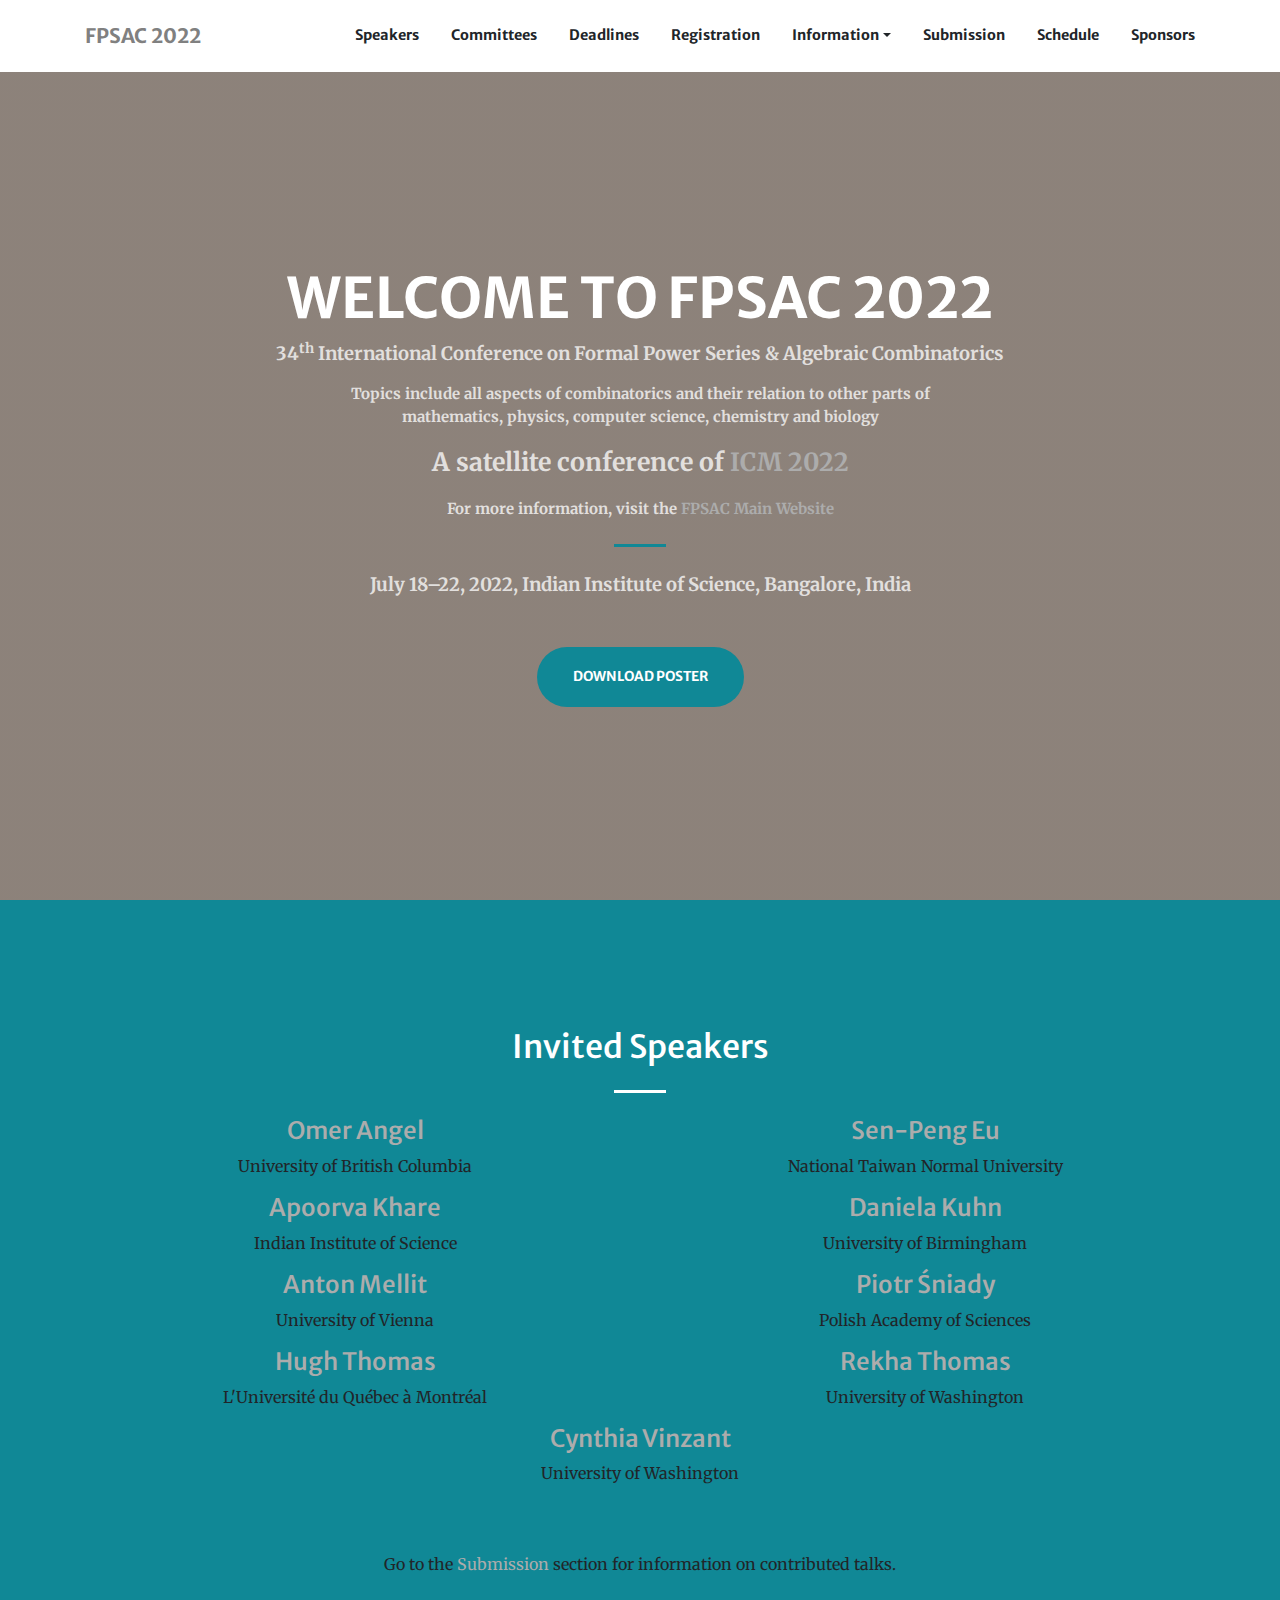
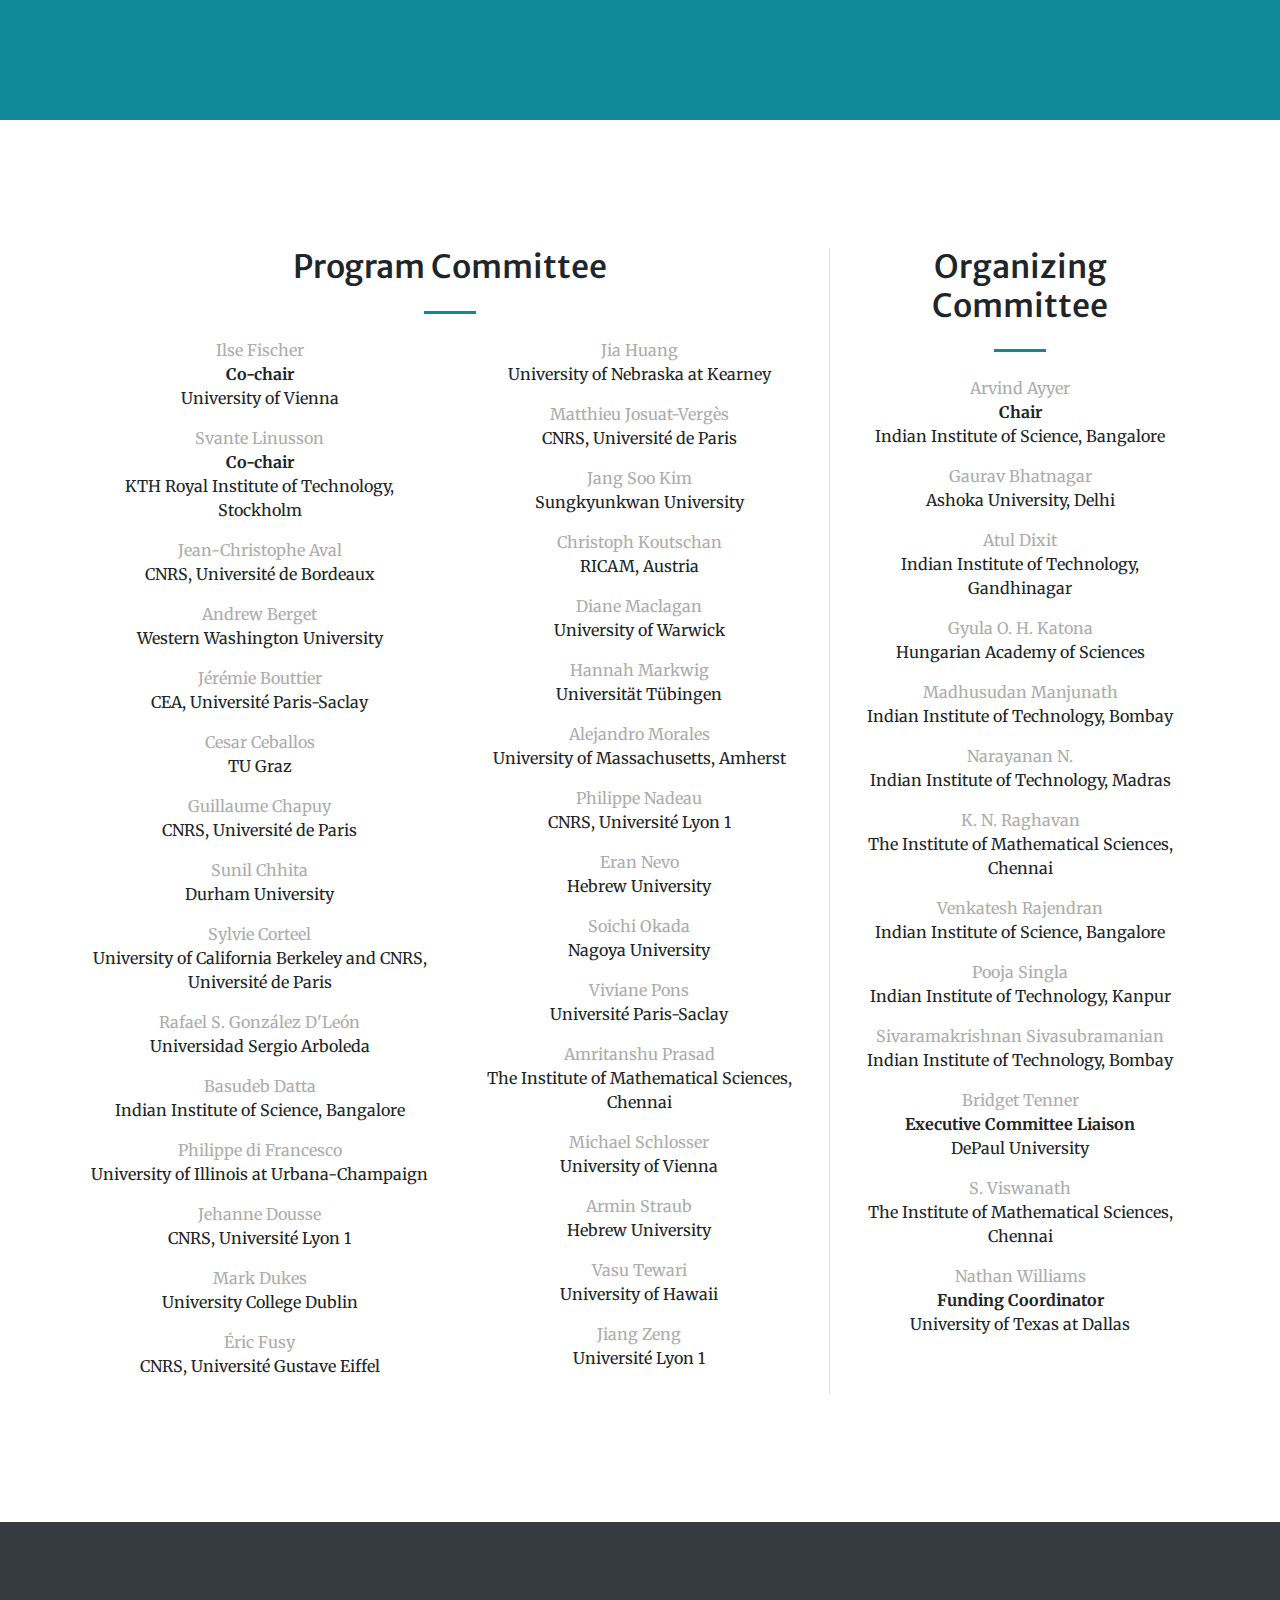
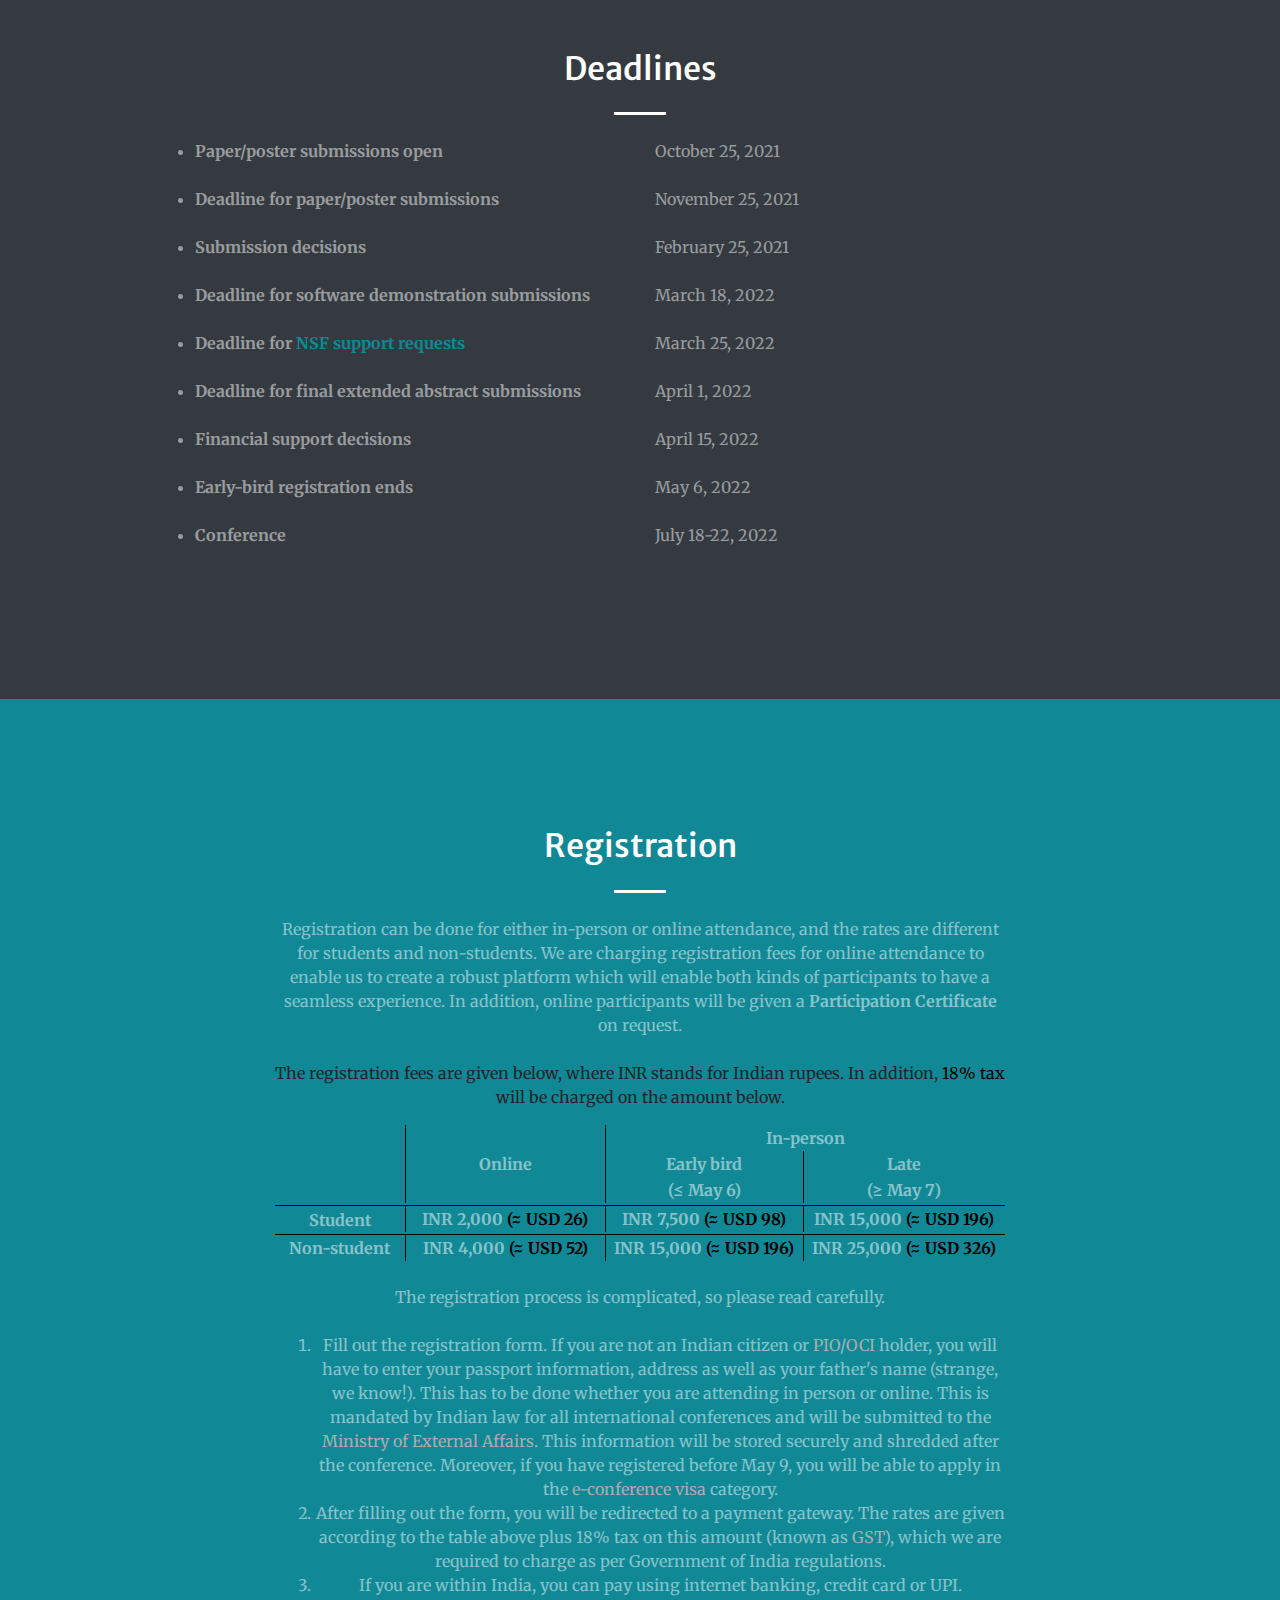
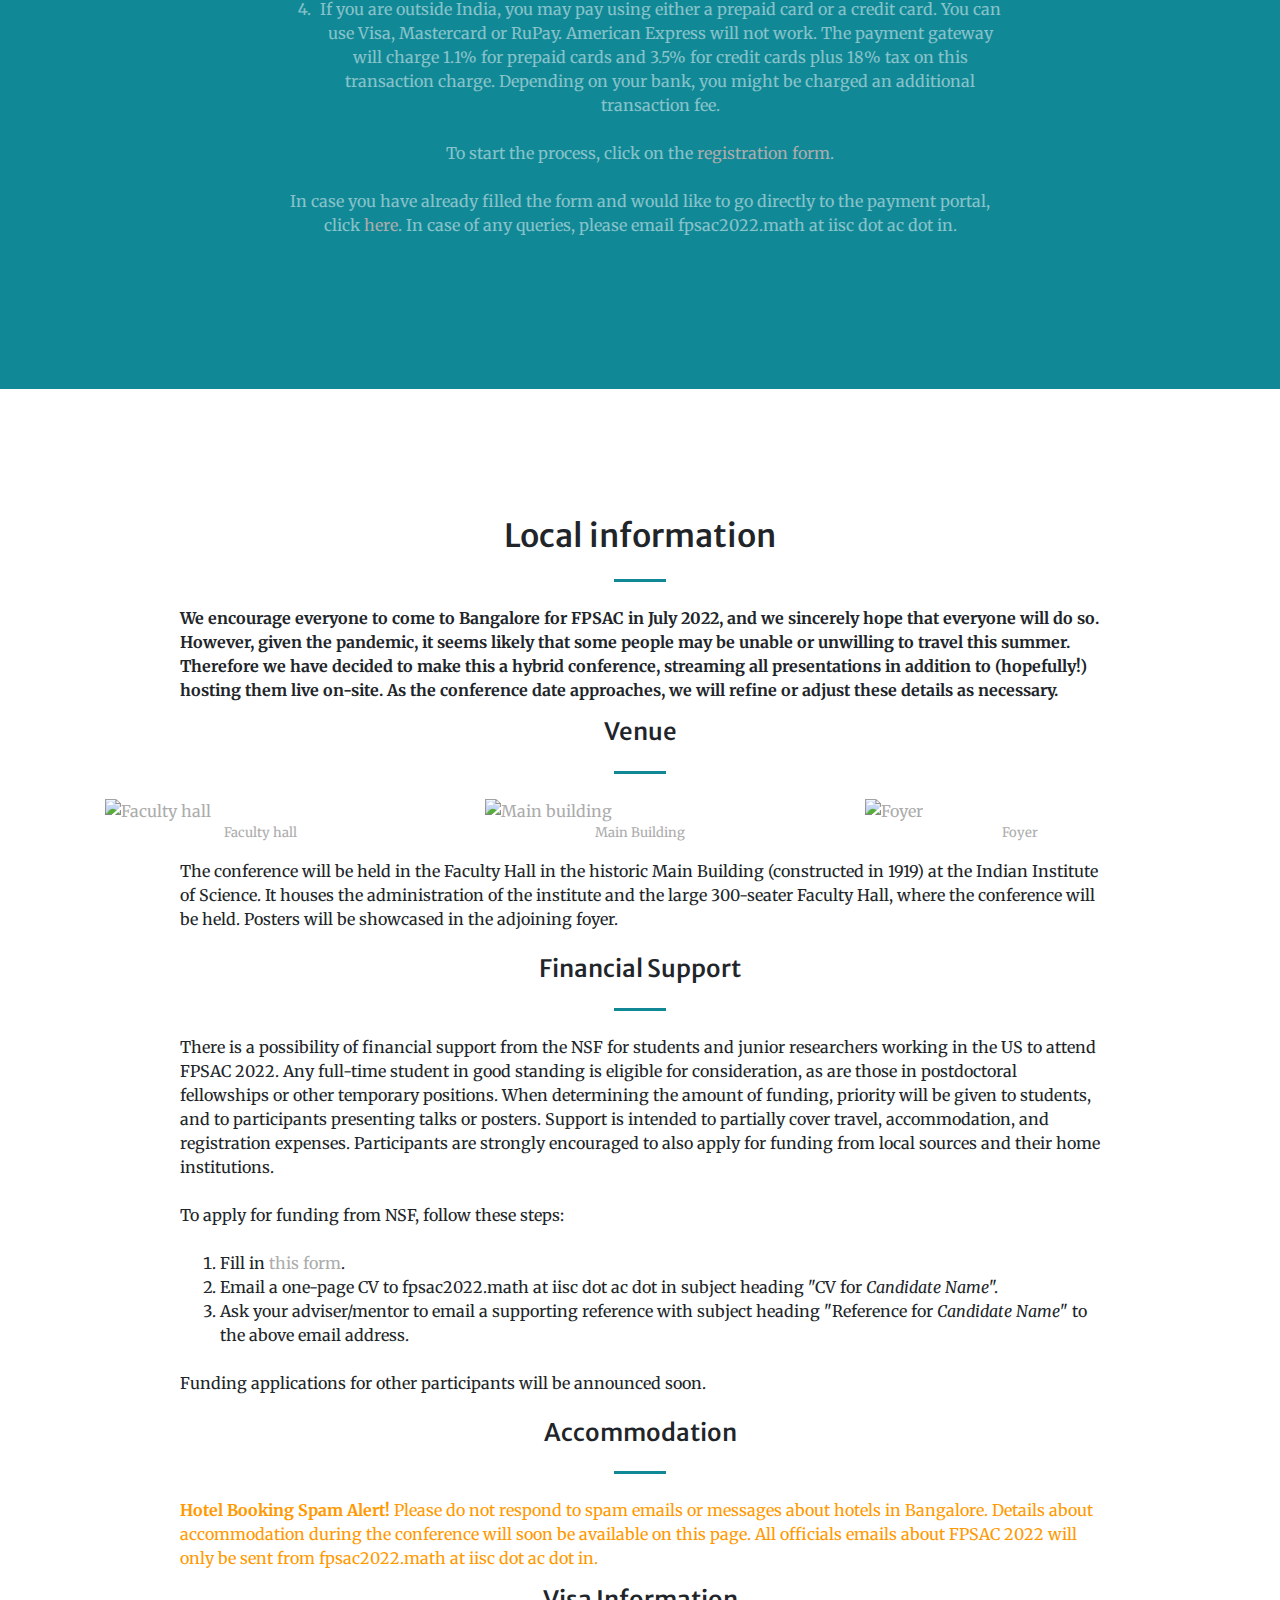
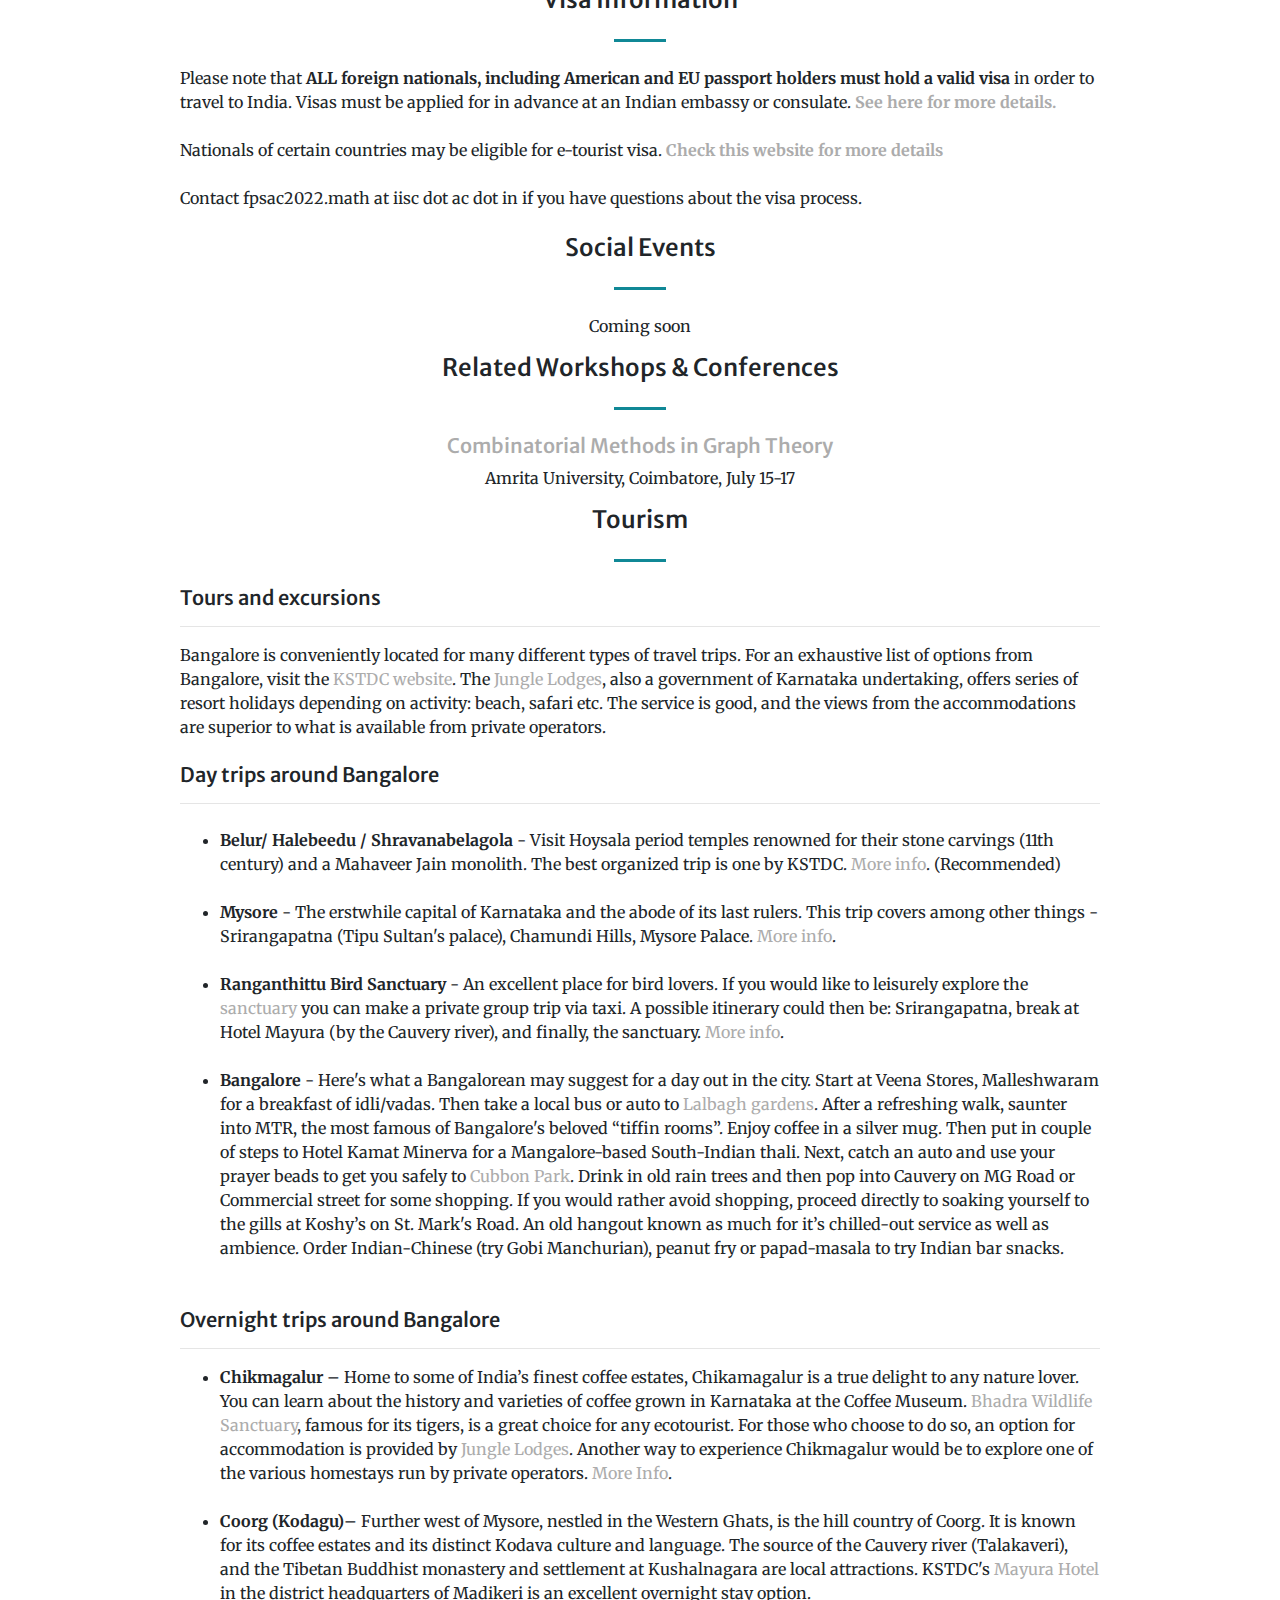
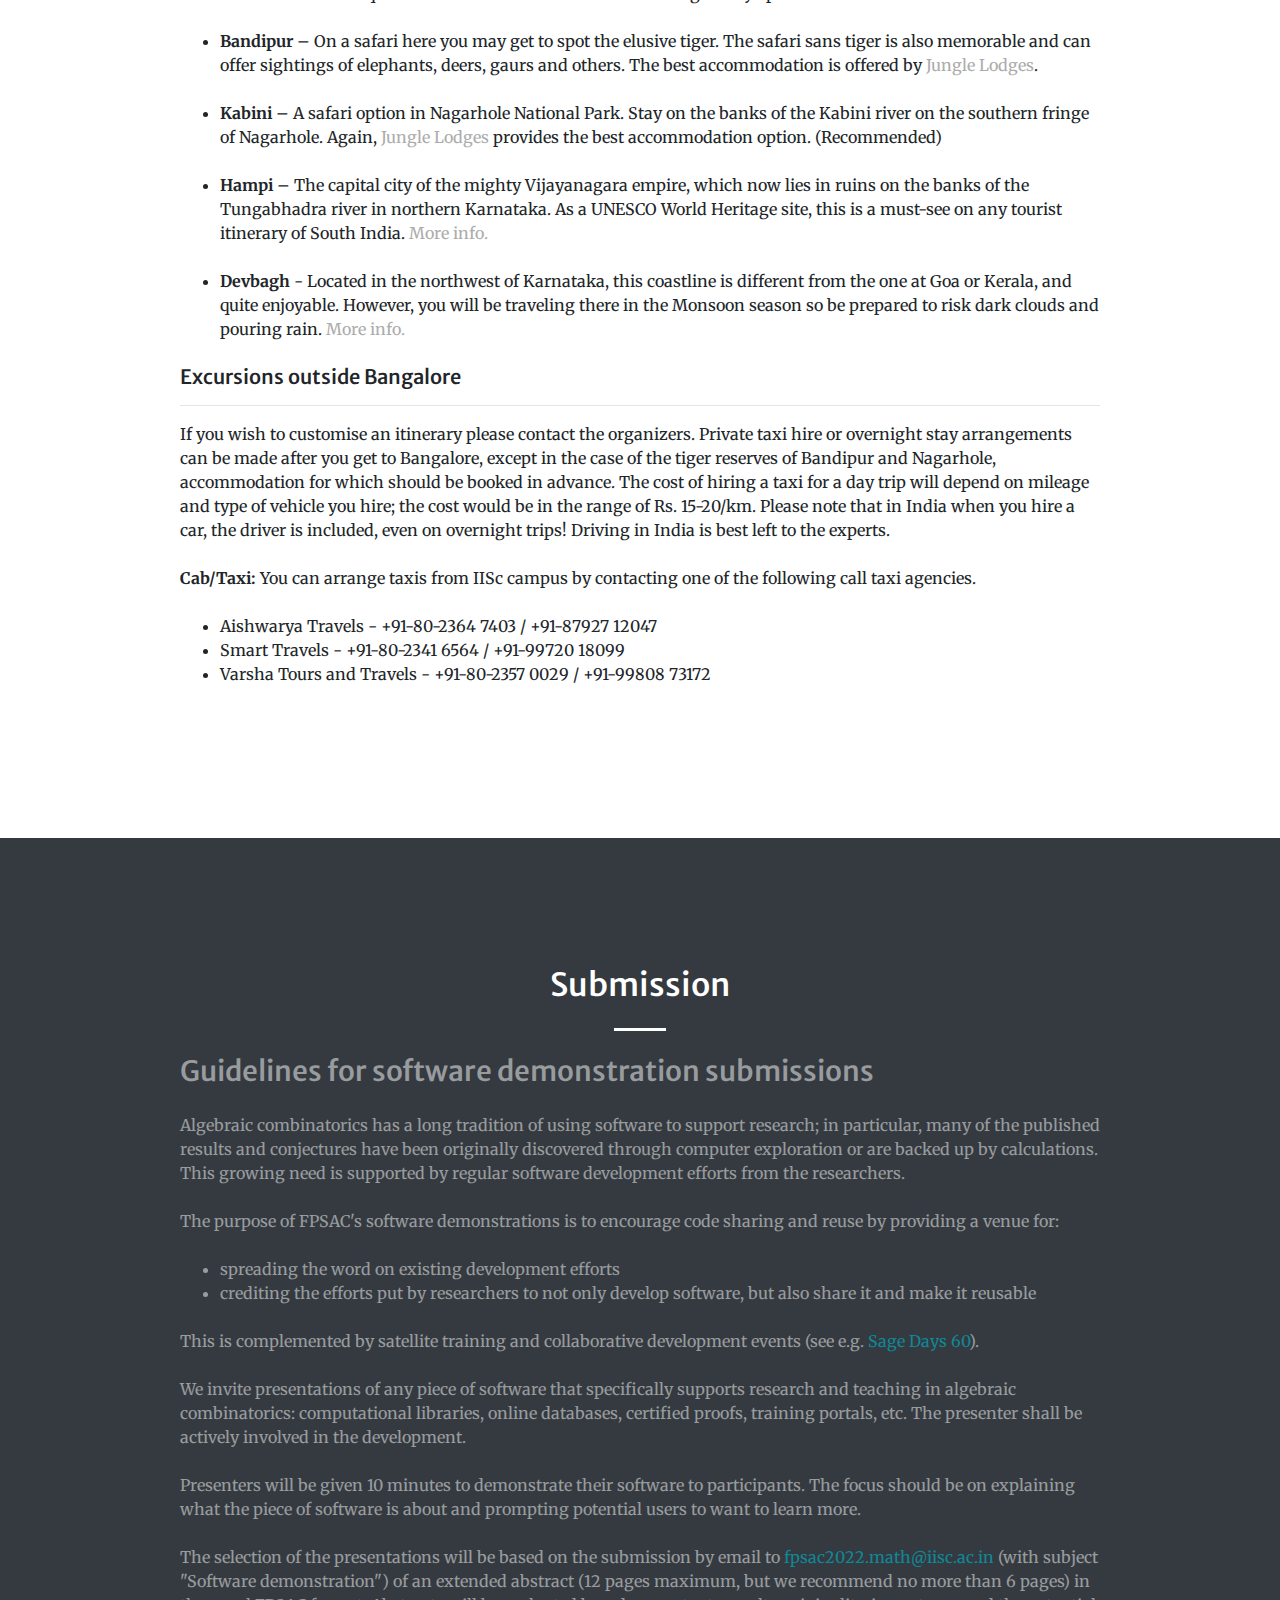
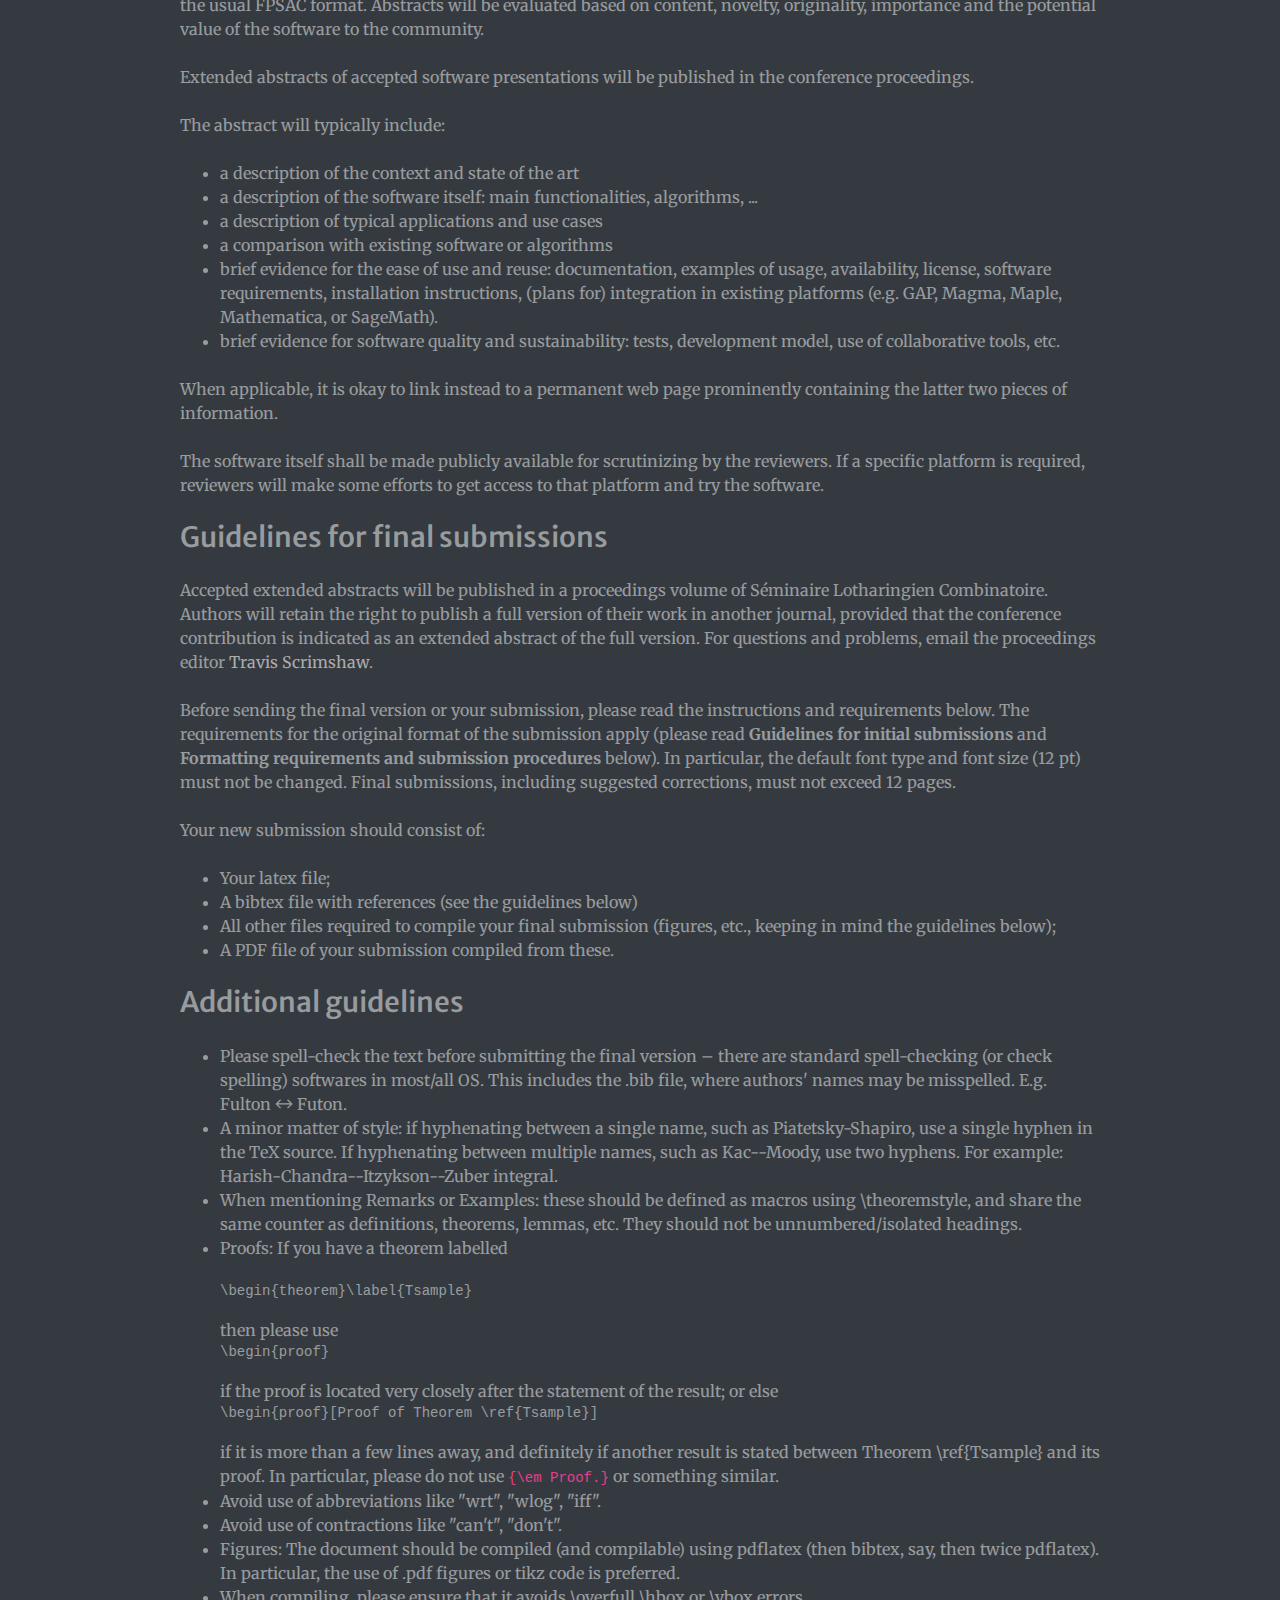
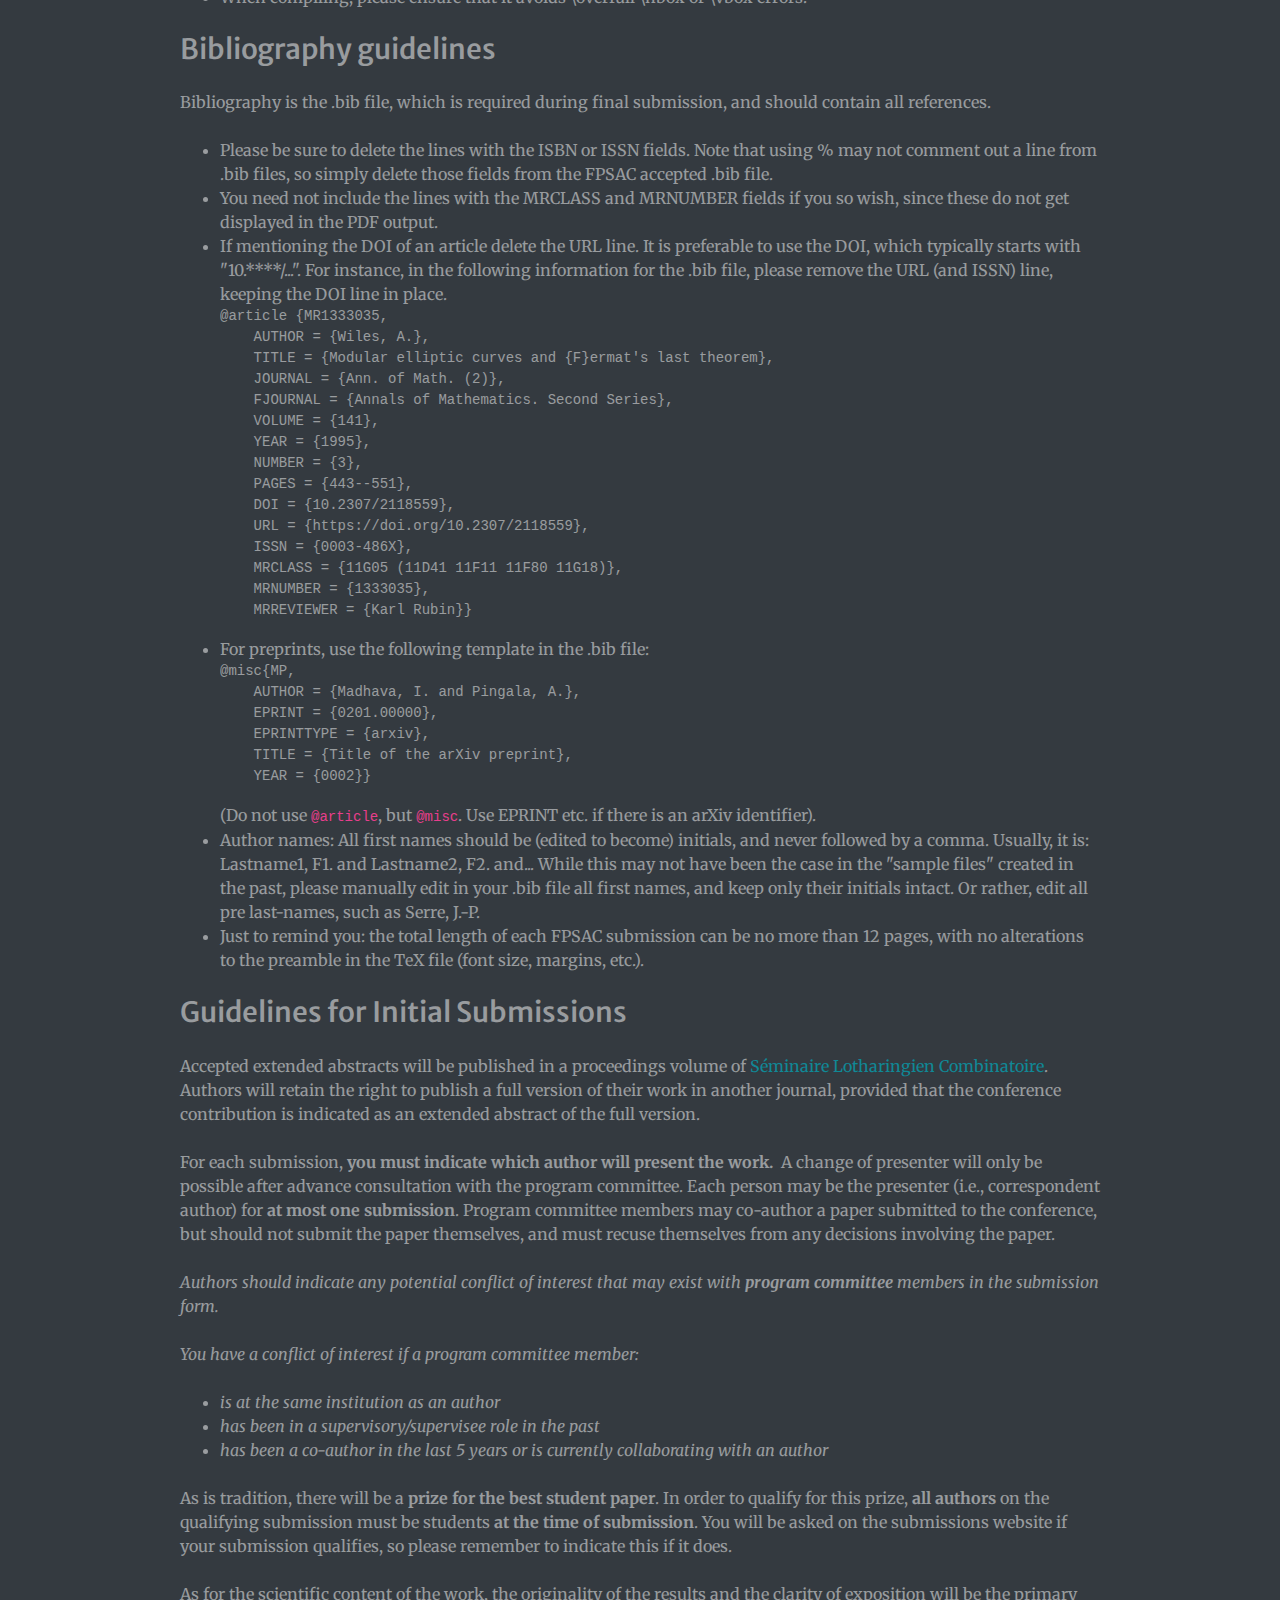
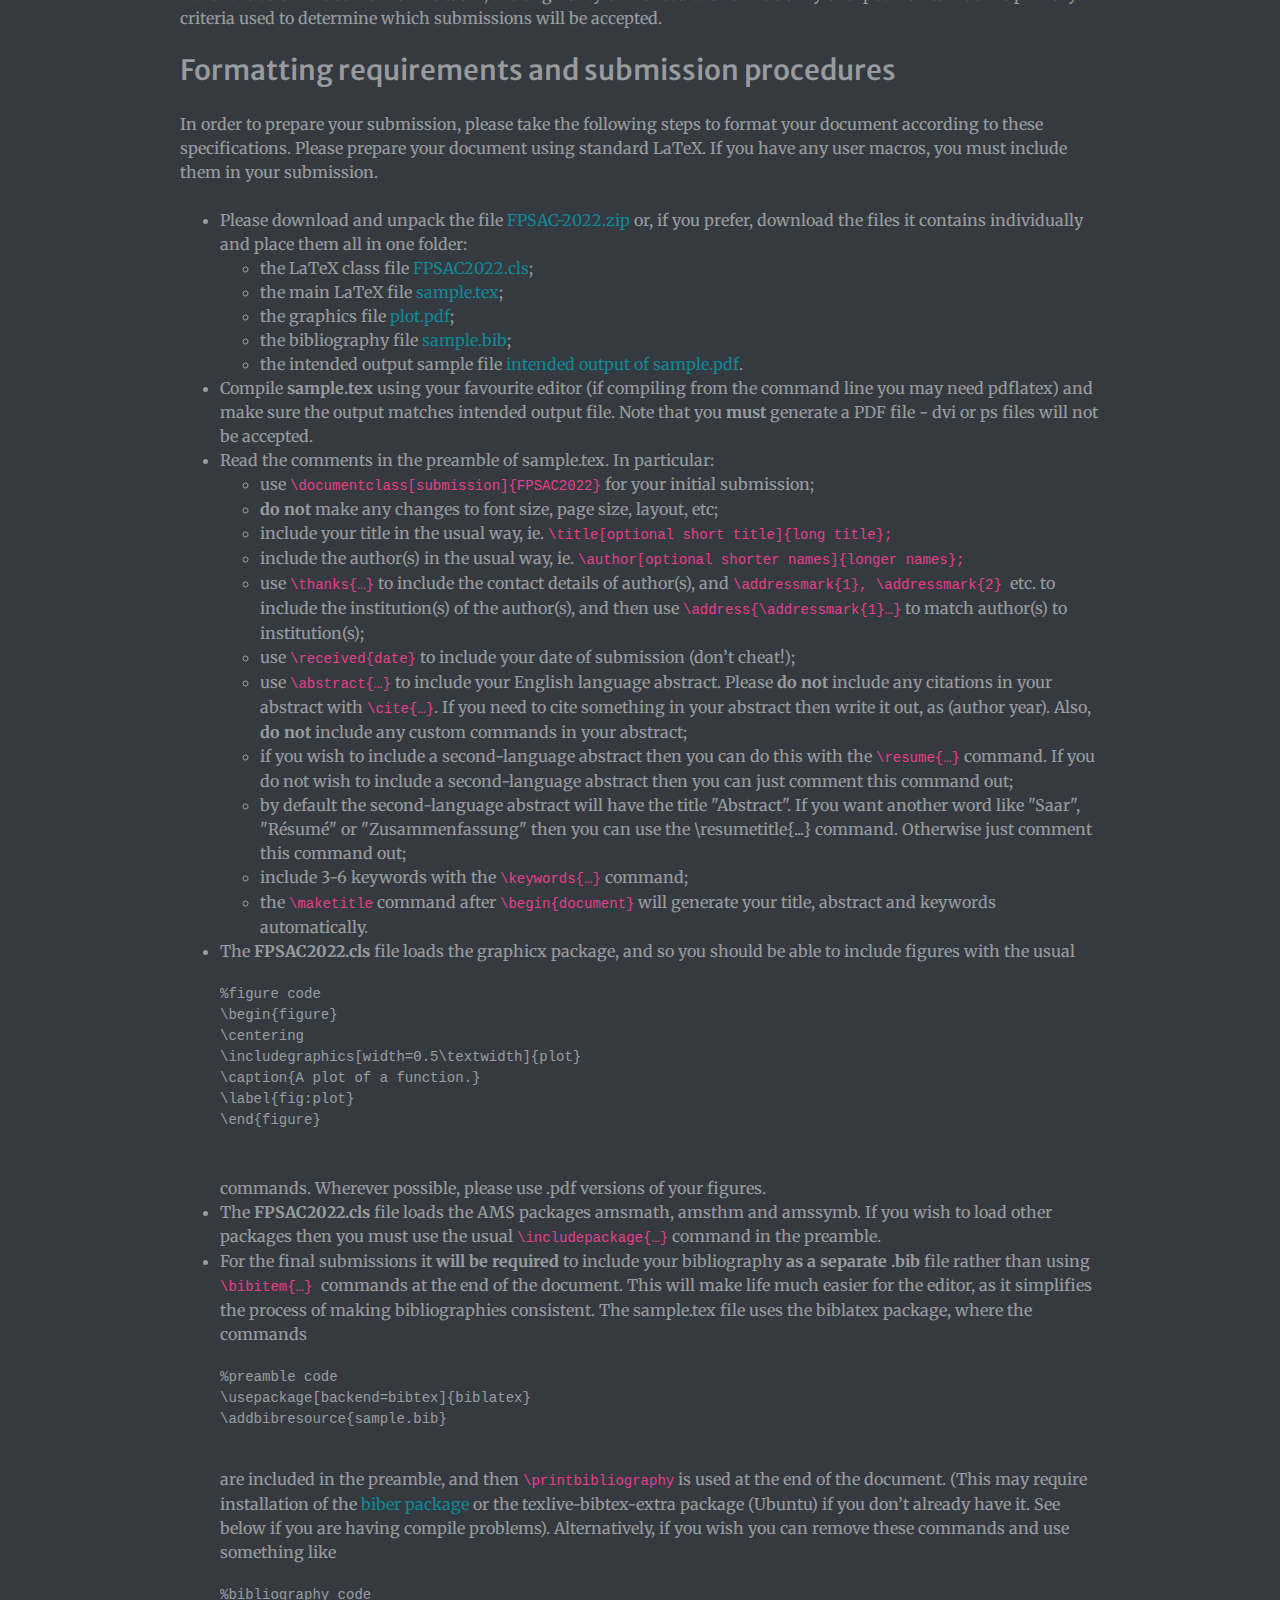
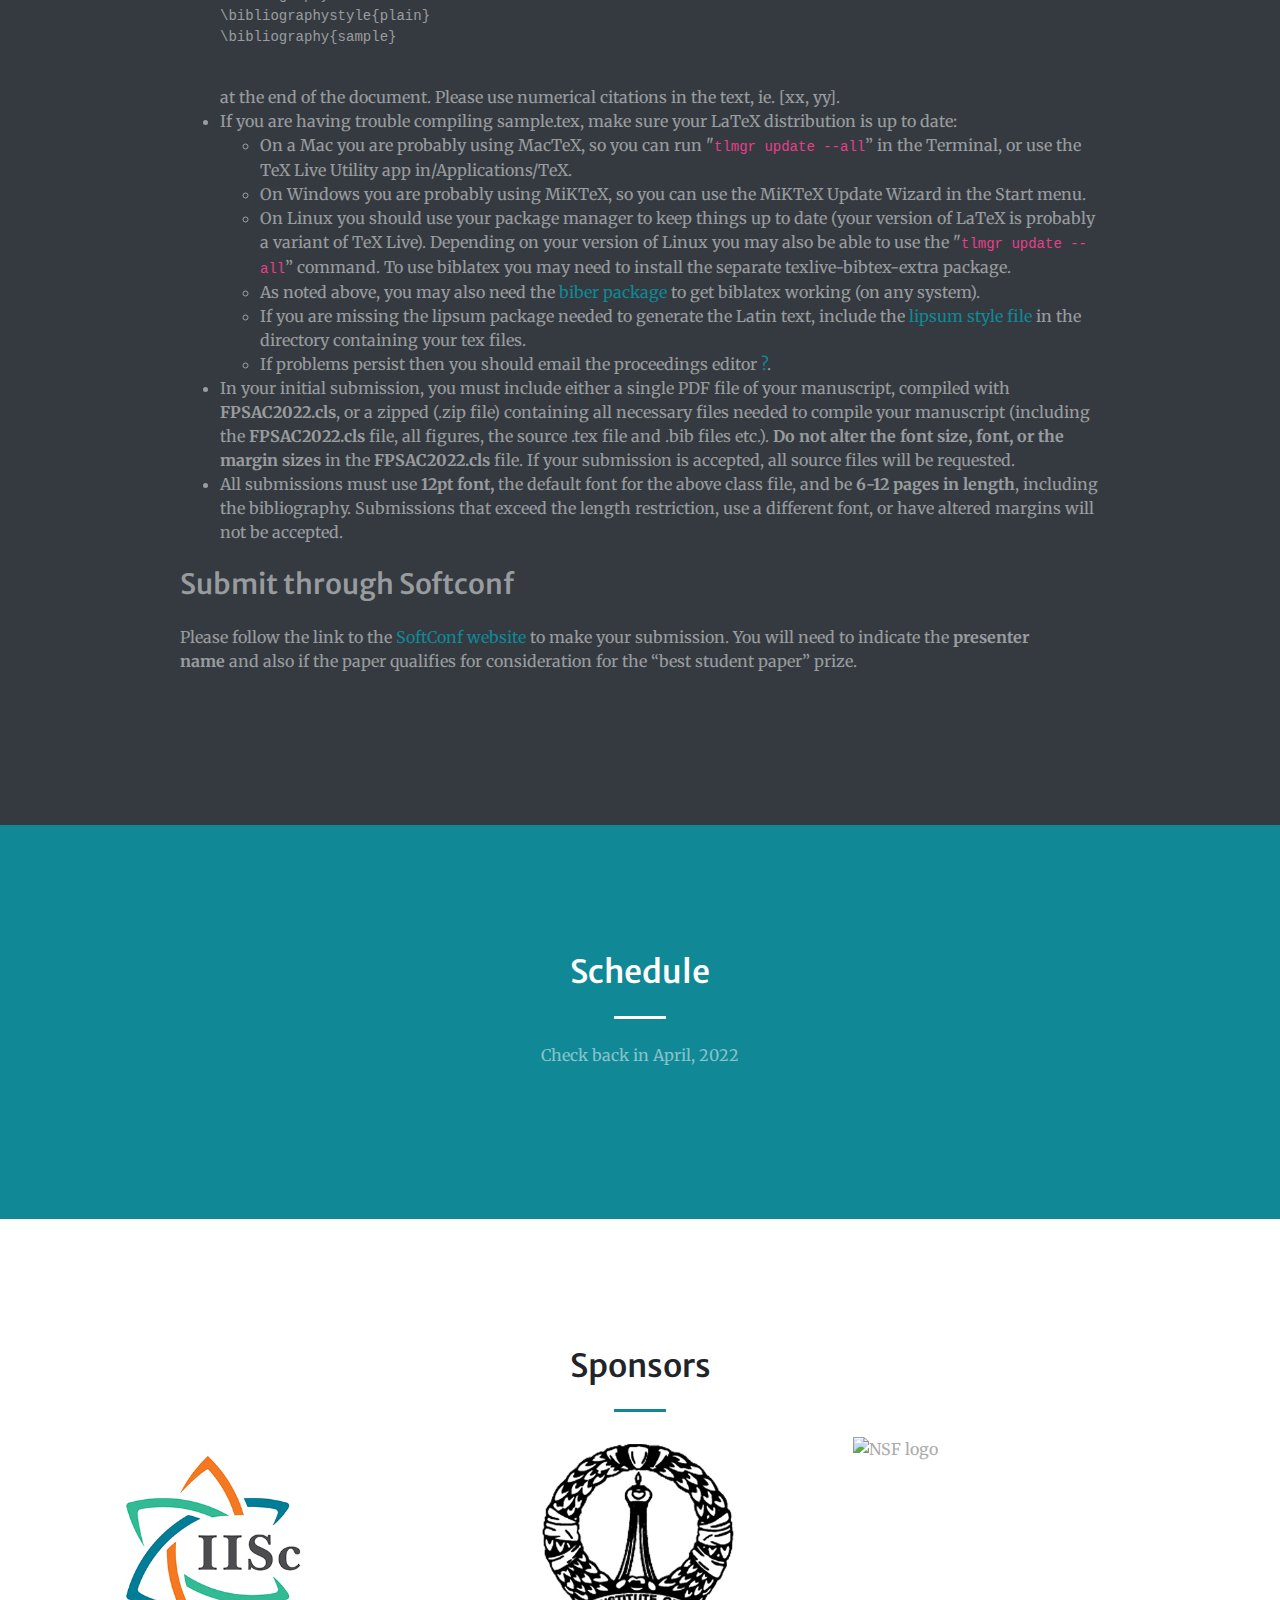
==== commit 5054250c: "Fixed missing ol" ====
--- a/startbootstrap-creative-gh-pages/index.html
+++ b/startbootstrap-creative-gh-pages/index.html
@@ -450,6 +450,8 @@
                     </table>
 
                     <p class="text-white-50 mb-4">The registration process is complicated, so please read carefully. </p>
+
+		    <ol class="text-white-50 mb-4">
 			<li>Fill out the registration form. If you are not an Indian citizen or 
                     	<a href="https://boi.gov.in/content/person-indian-origin-pio" target="_blank">PIO</a>/<a 
                     	href="https://www.mea.gov.in/overseas-citizenship-of-india-scheme.htm" target="_blank">OCI</a> holder,
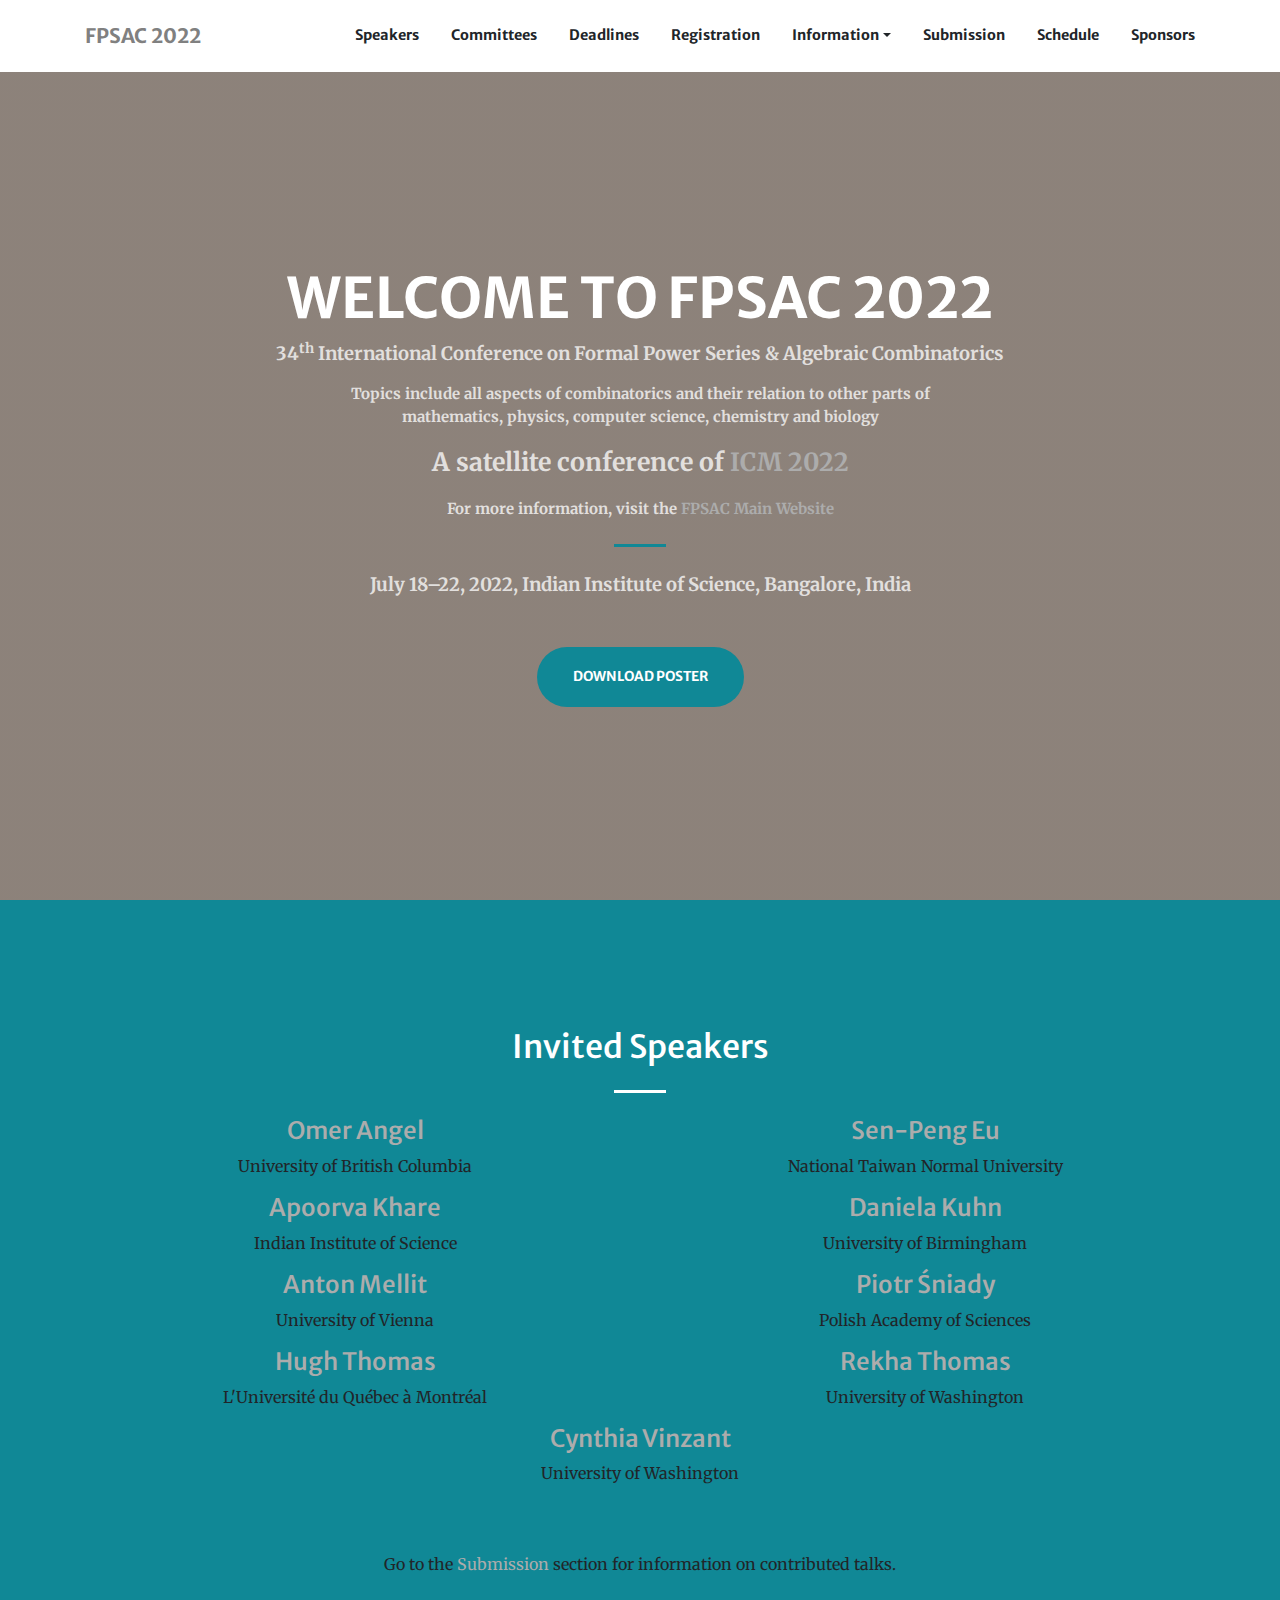
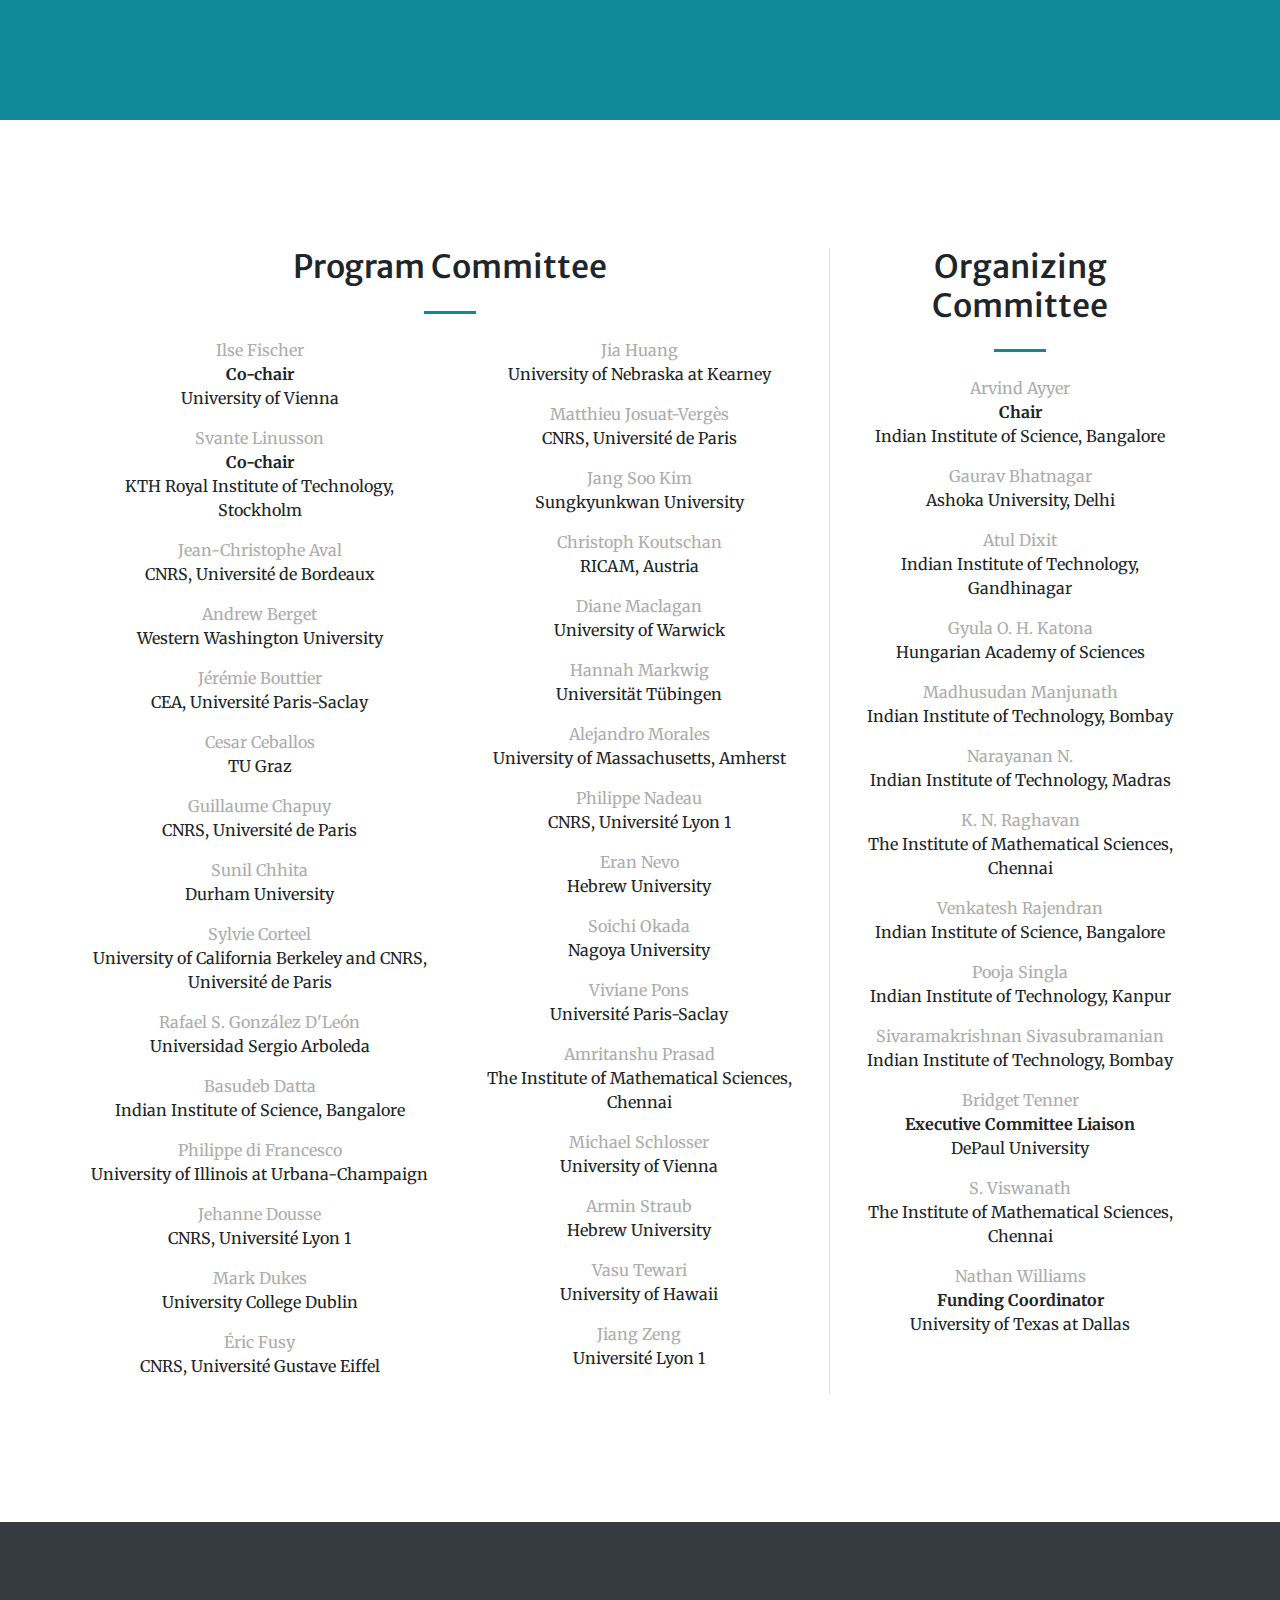
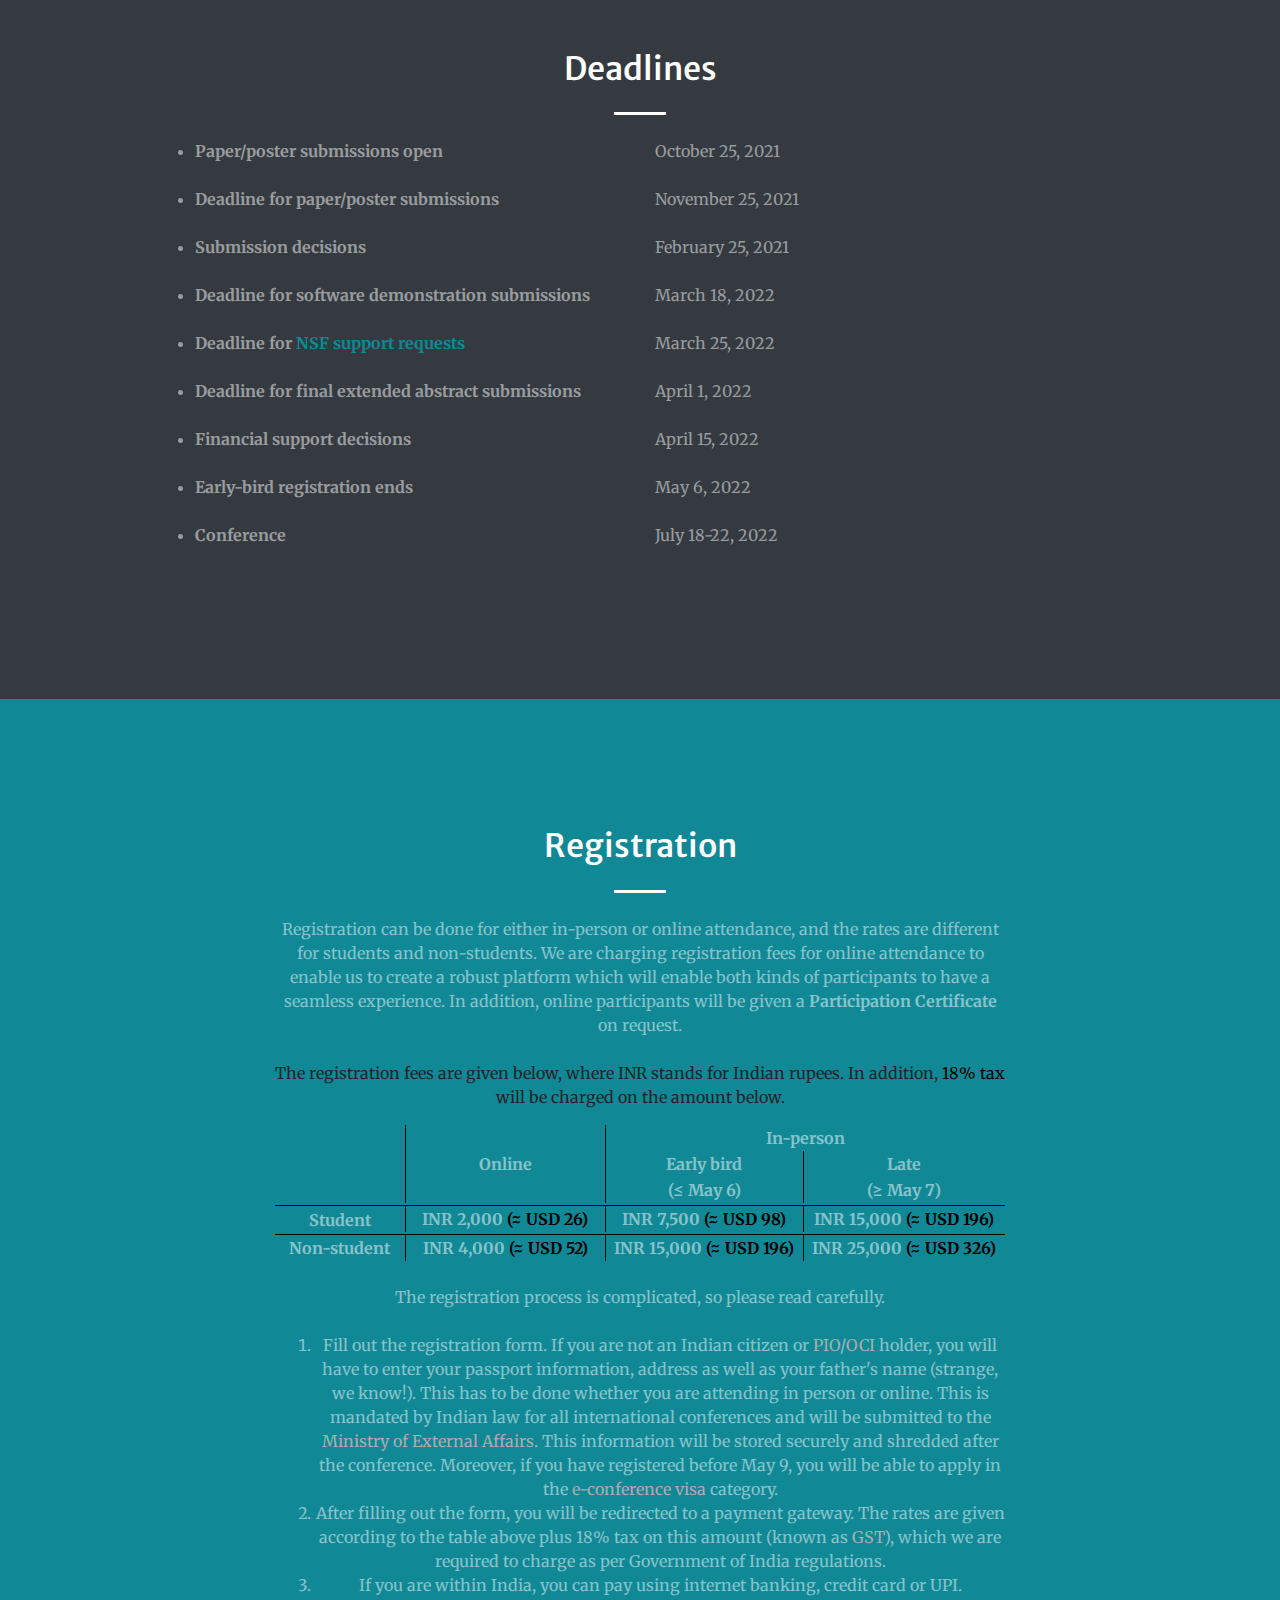
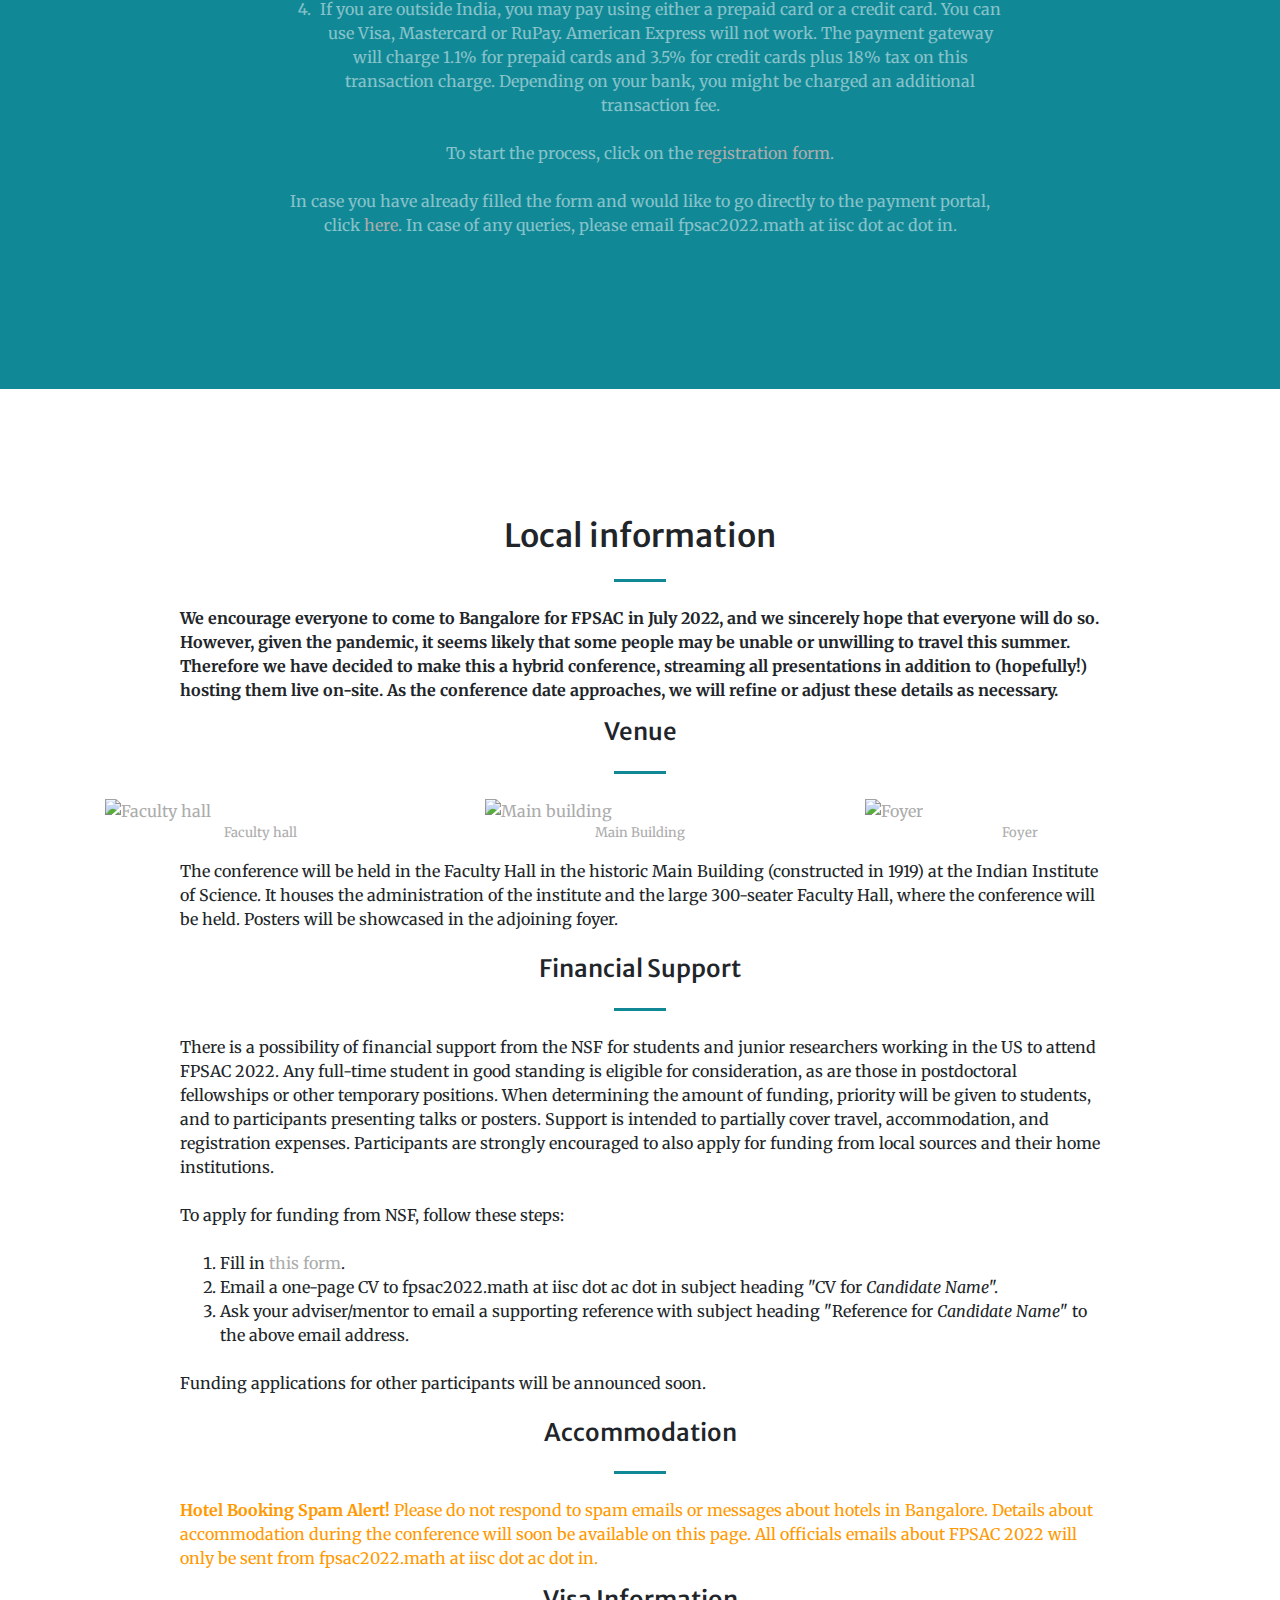
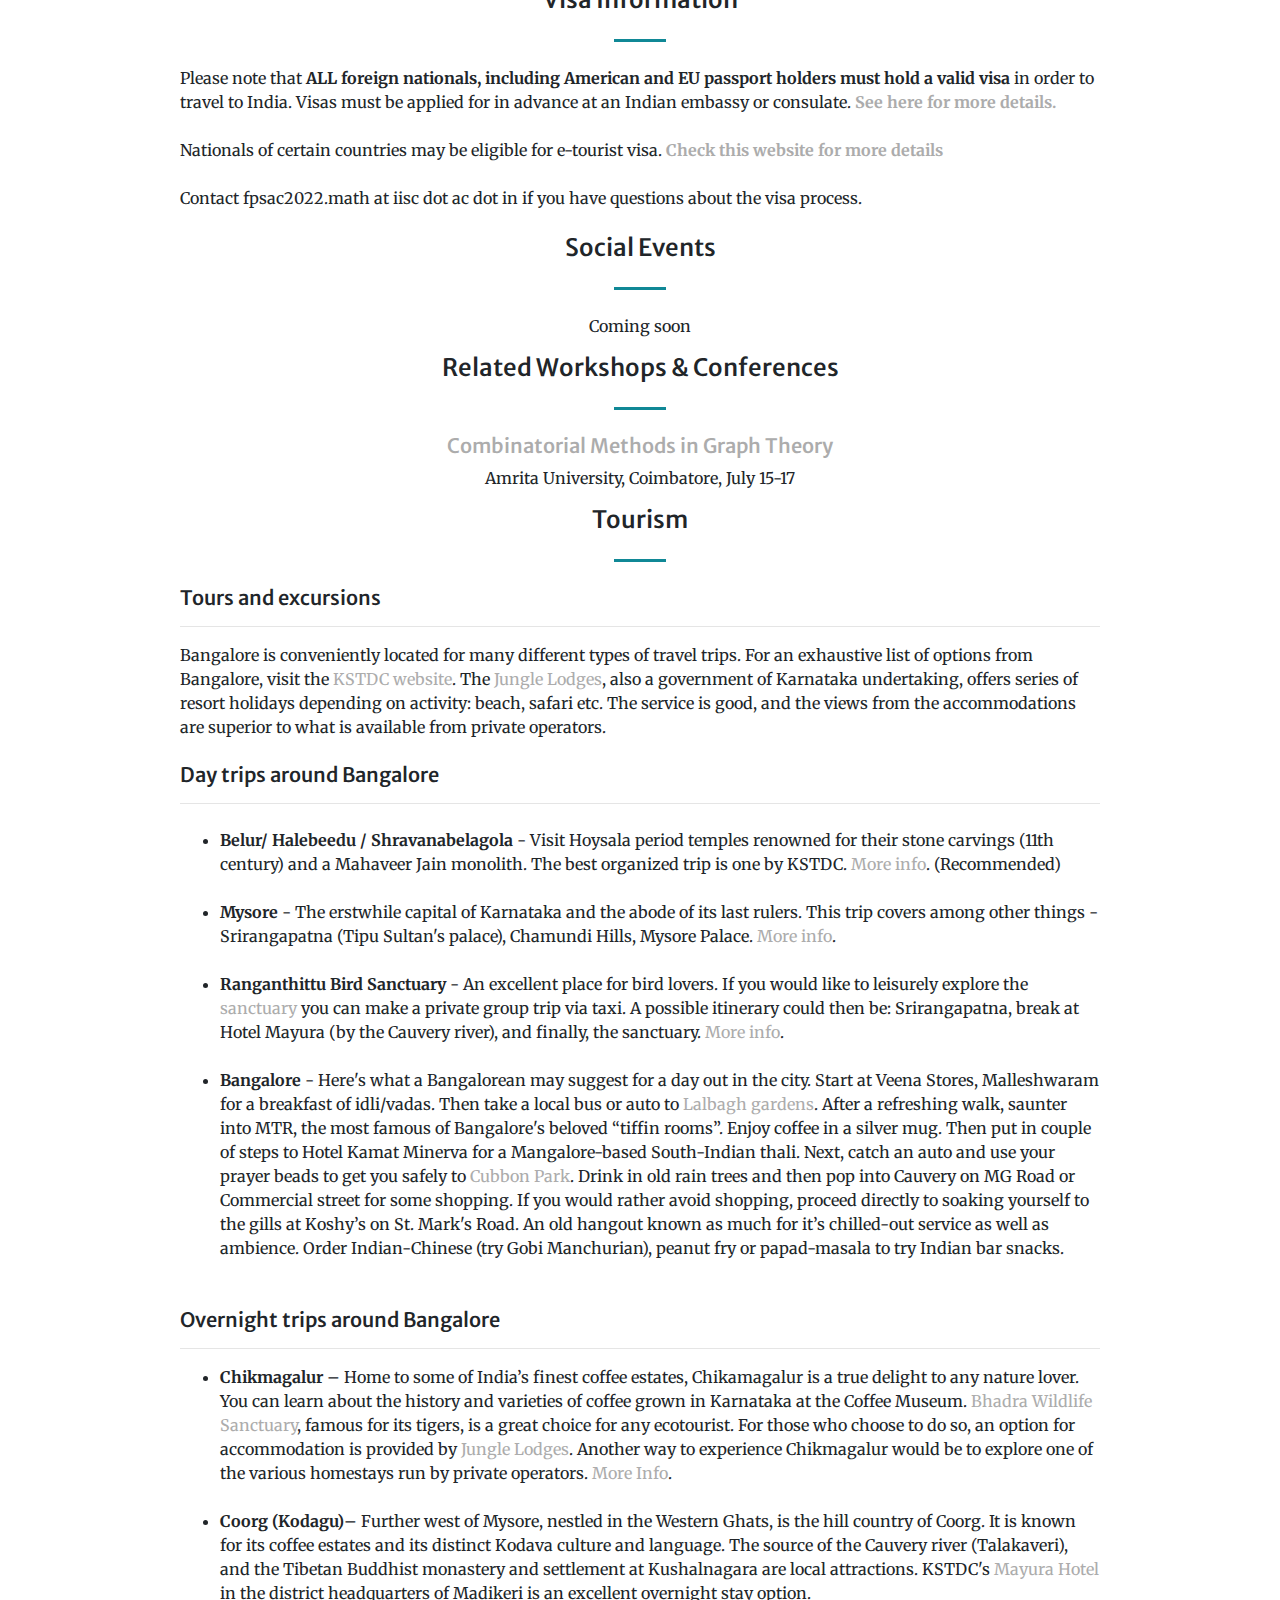
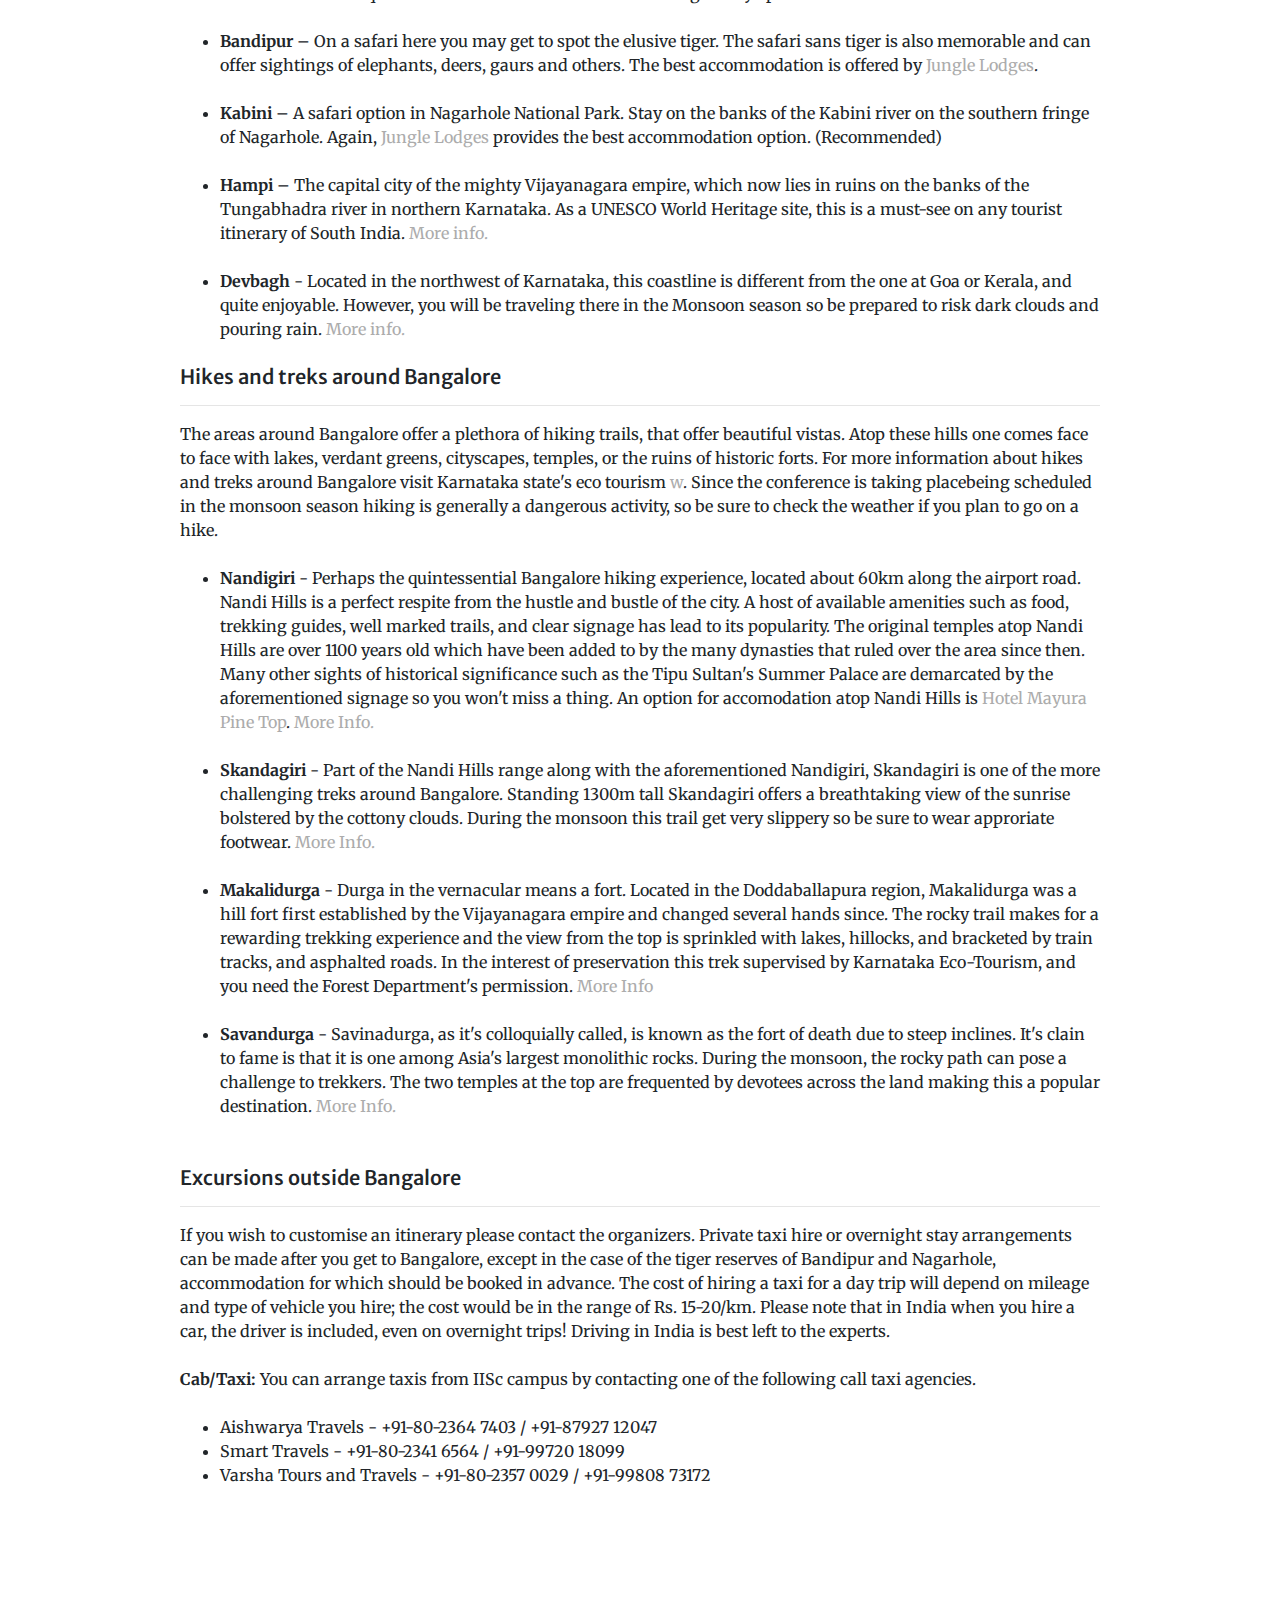
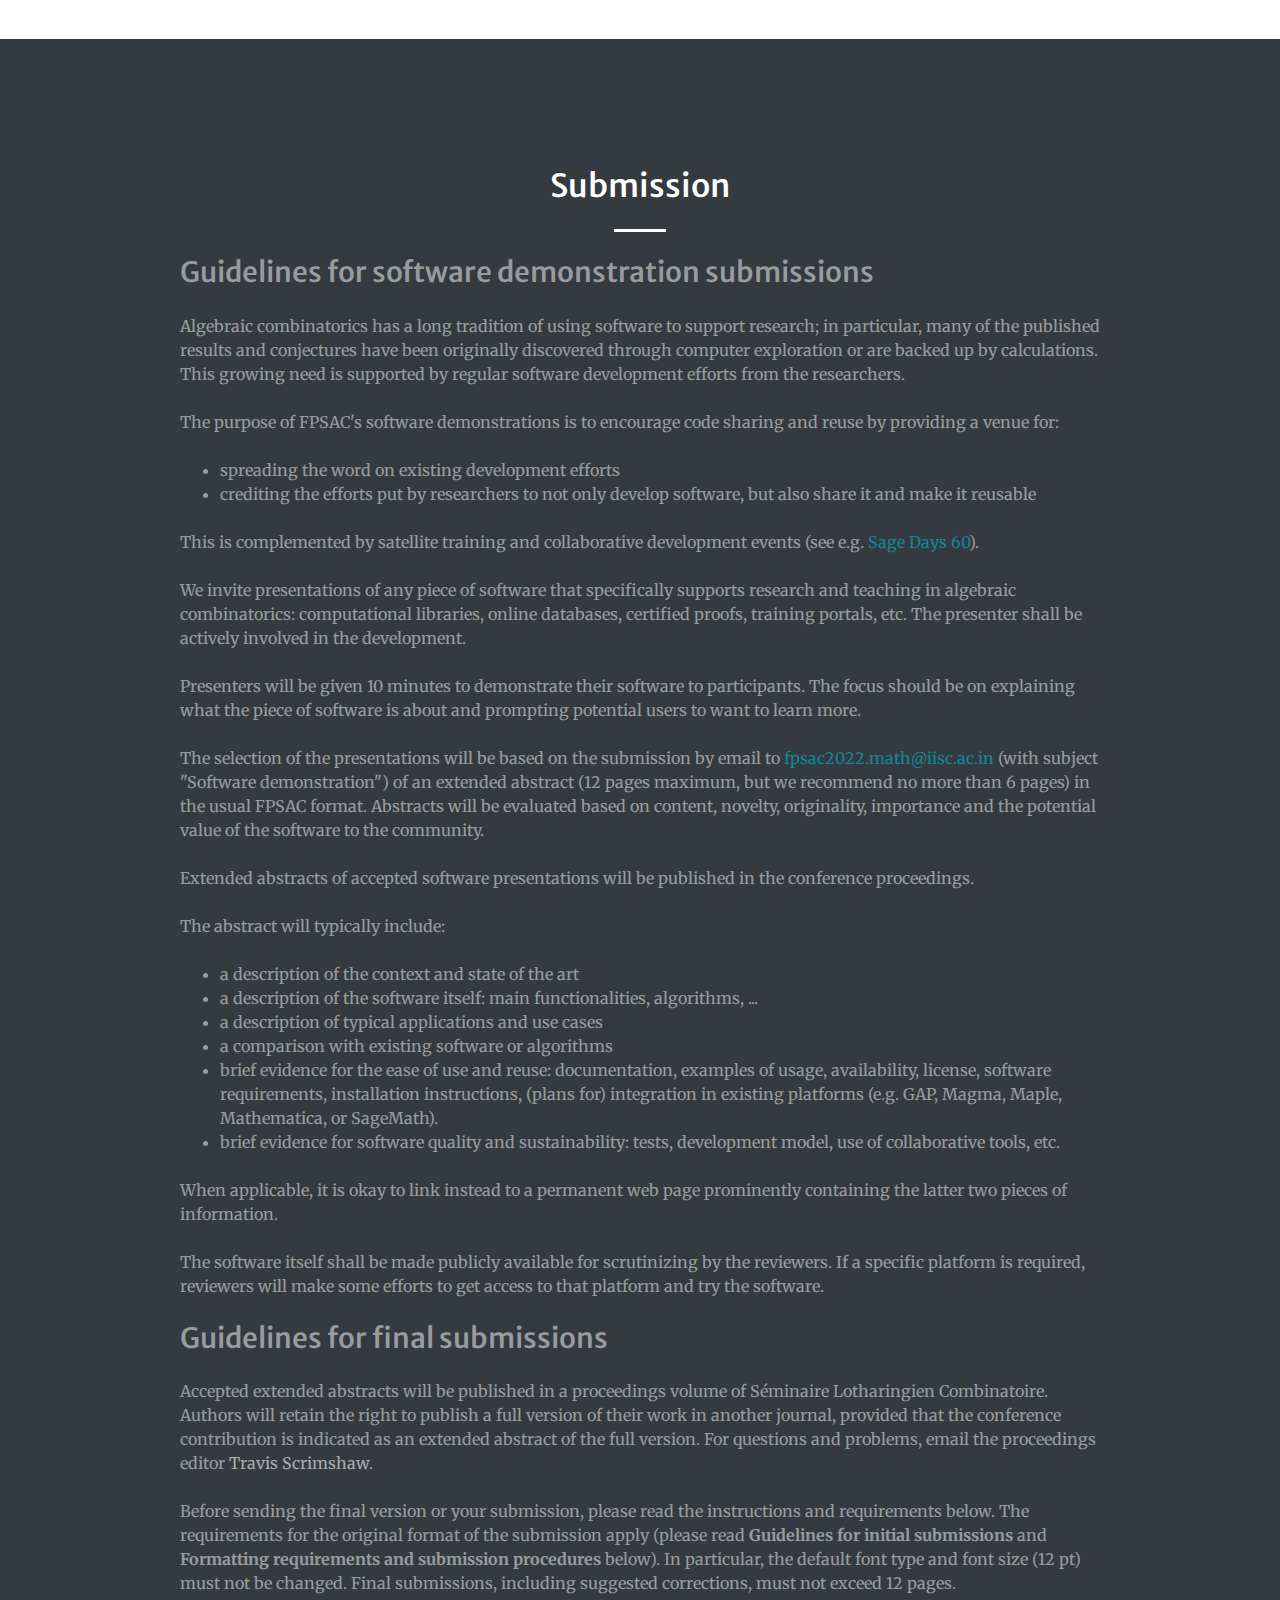
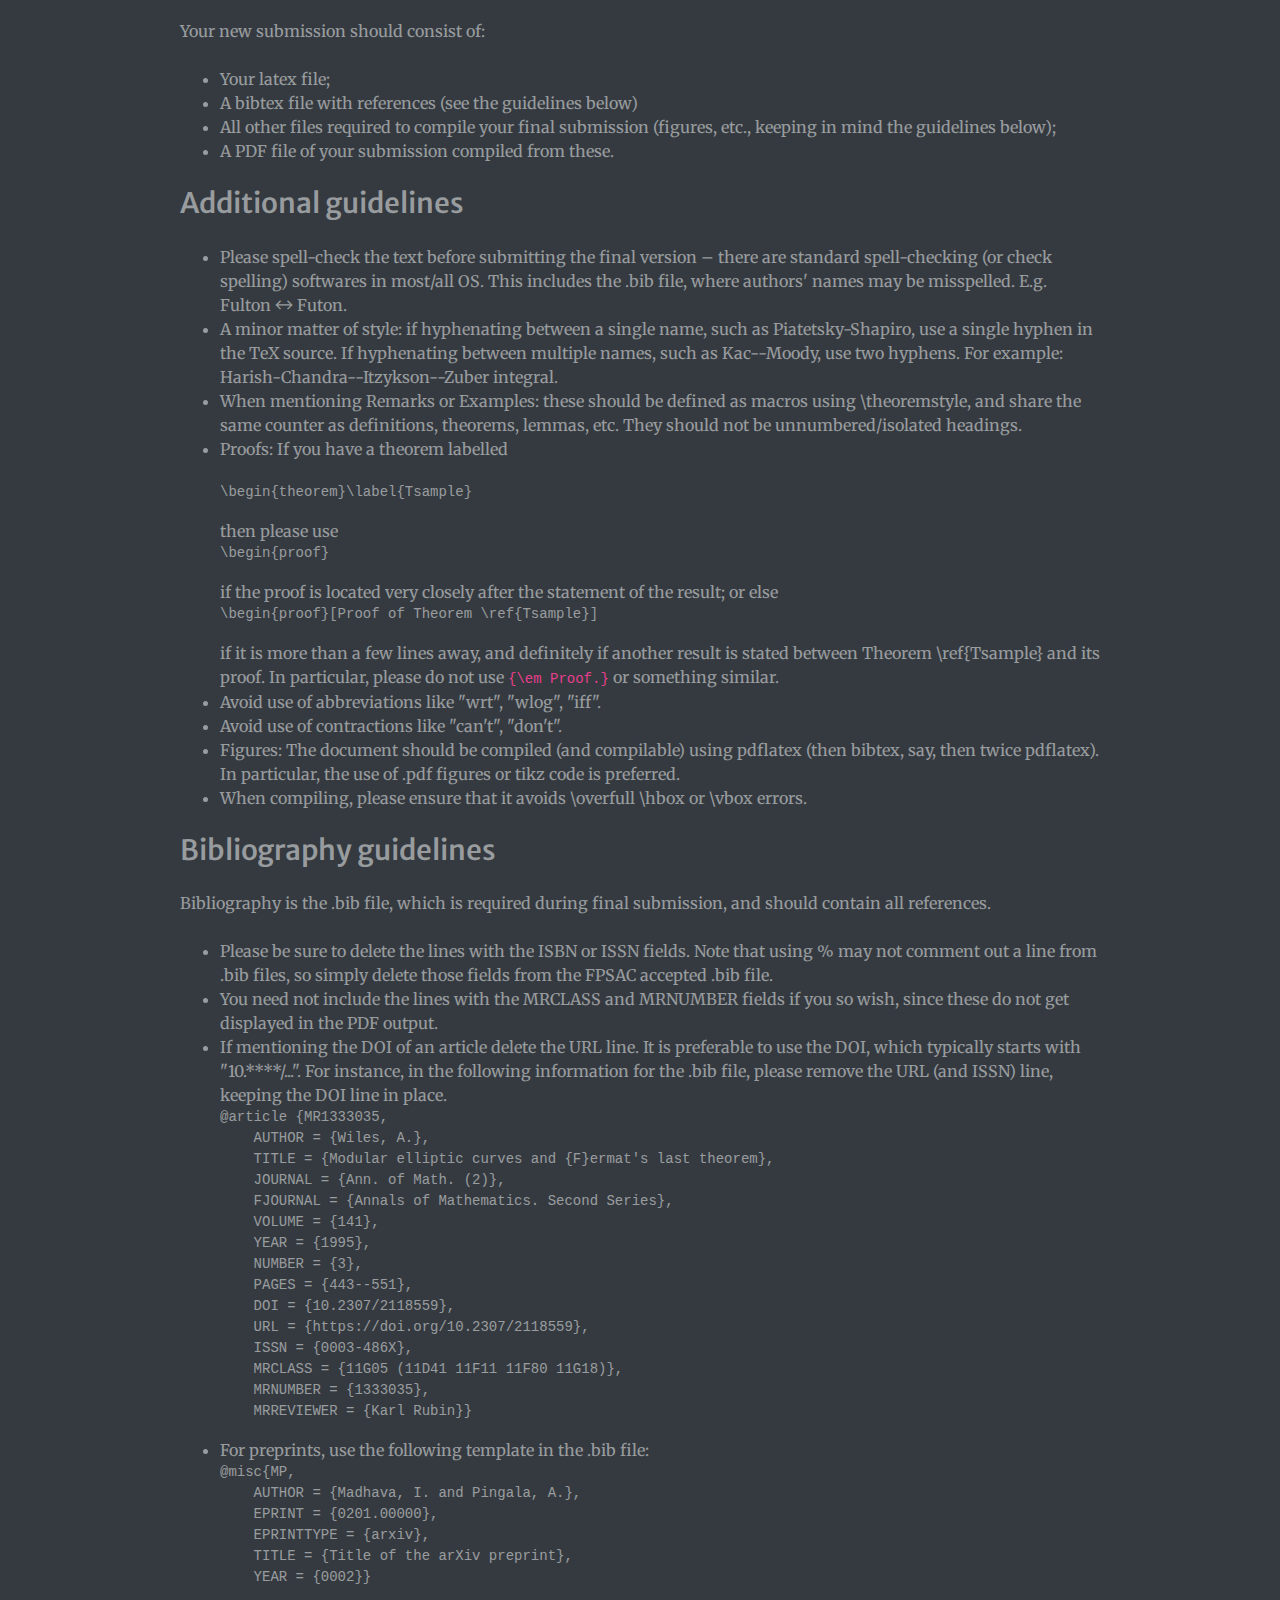
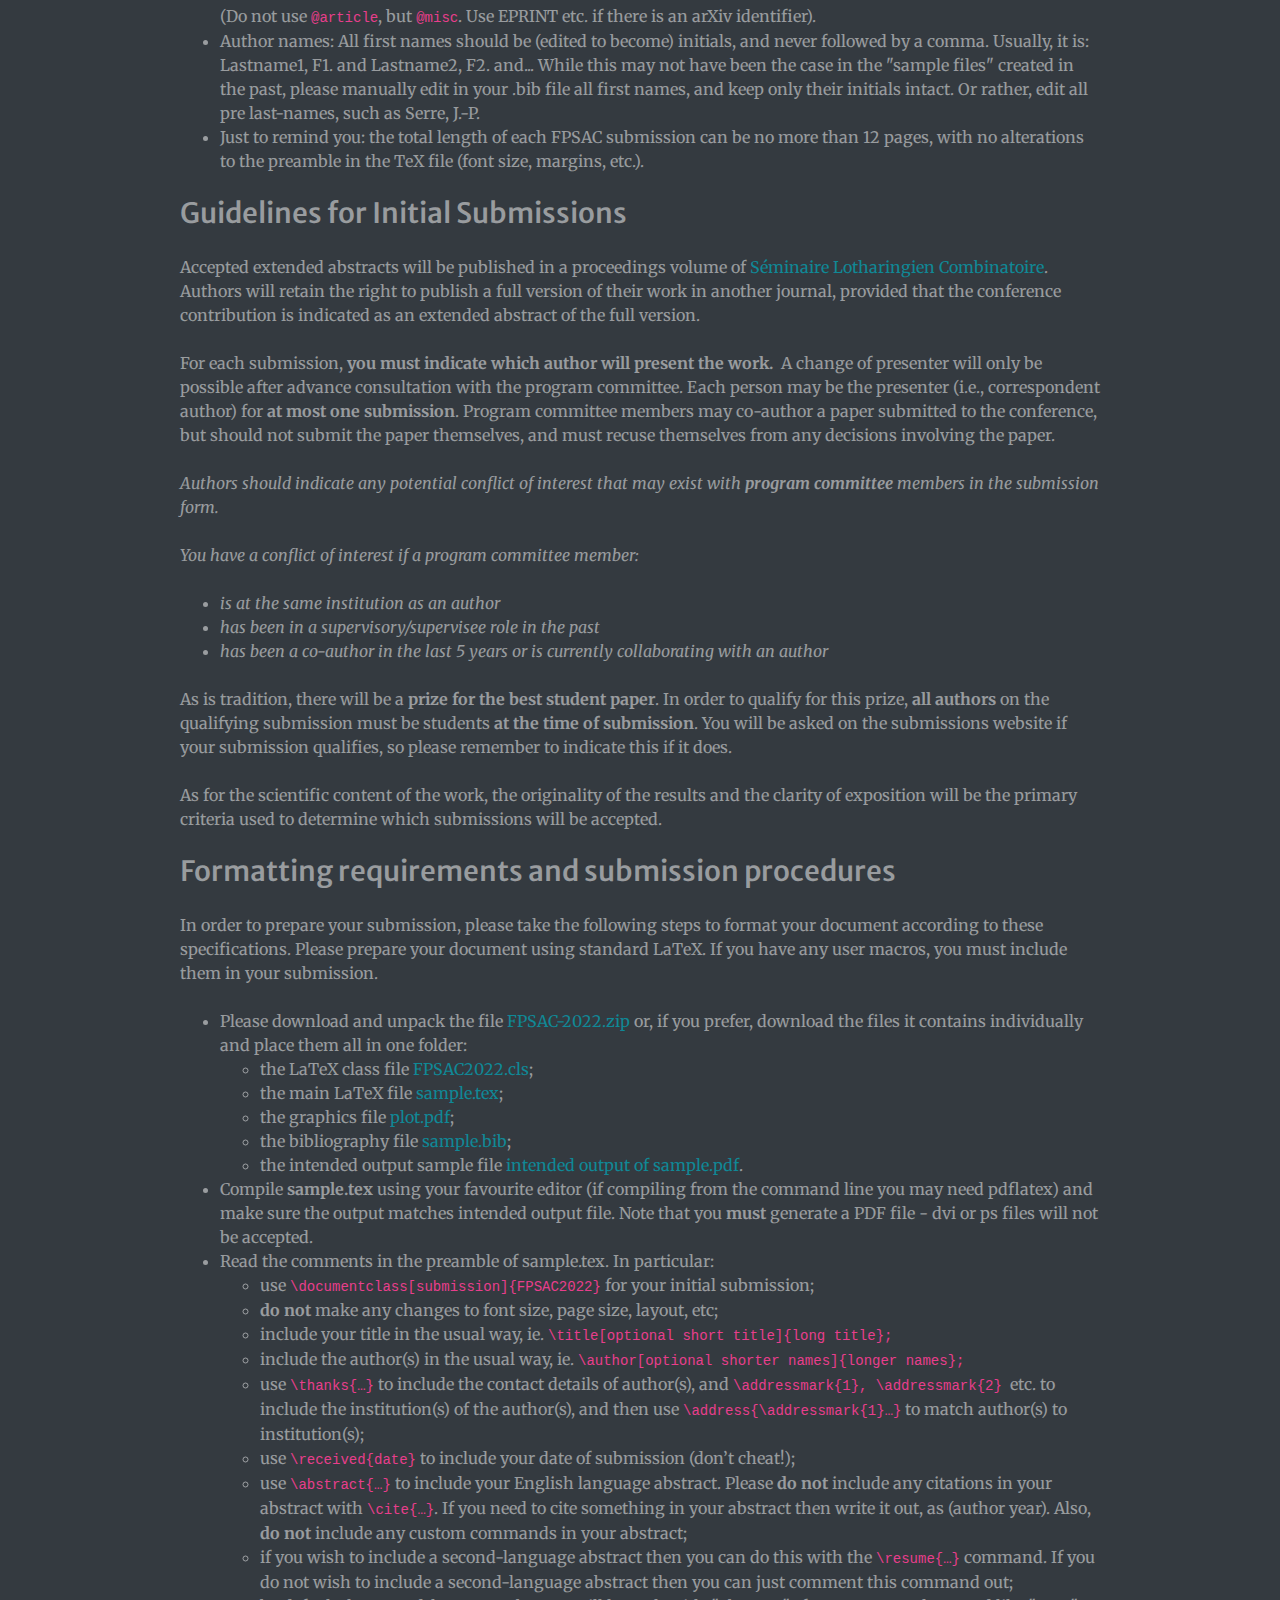
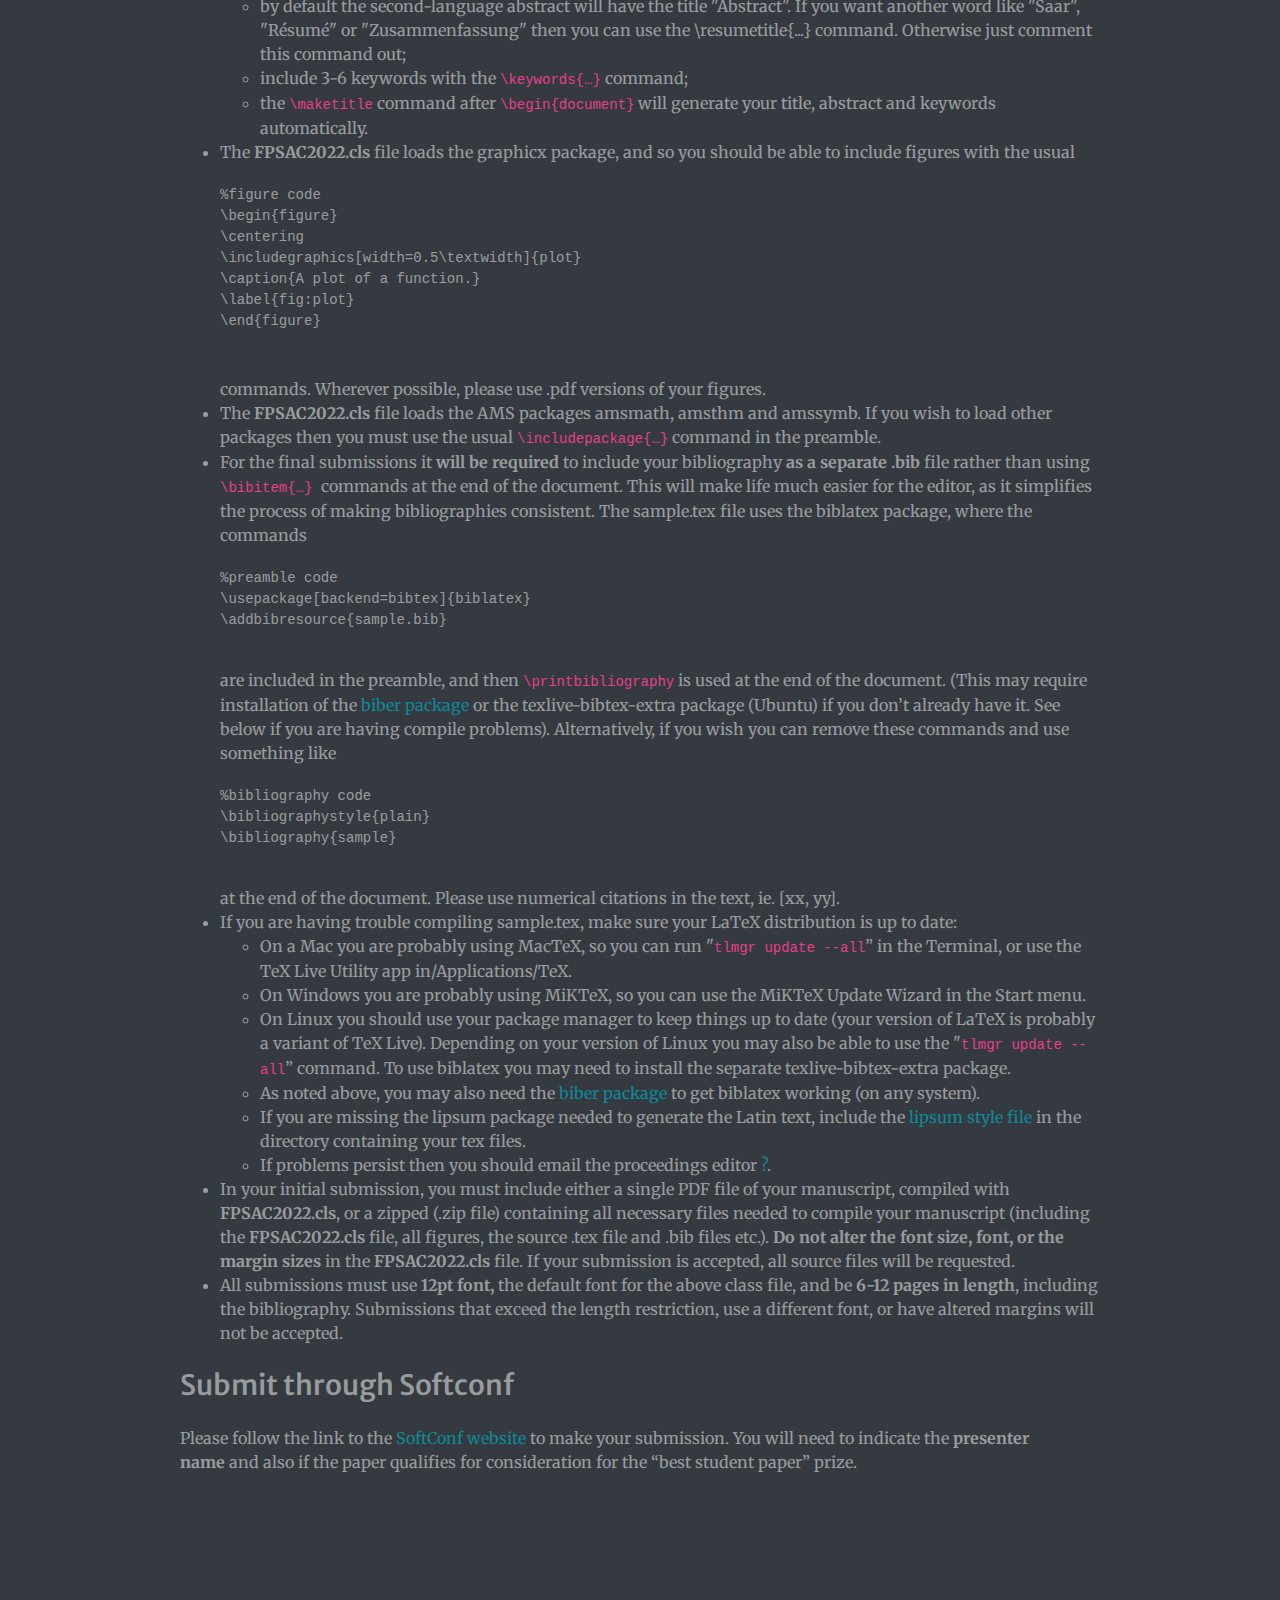
==== commit 95fbf677: "Added Hiking and trekking section" ====
--- a/startbootstrap-creative-gh-pages/index.html
+++ b/startbootstrap-creative-gh-pages/index.html
@@ -785,6 +785,39 @@
 		</ul>
  		</p>
  		    		
+	       <h5 style="text-align: justify;">Hikes and treks around Bangalore</h5>
+	       <!-- Hiking section -->
+               <hr>  
+	       <p class="text mb-6">
+		The areas around Bangalore offer a plethora of hiking trails, that offer beautiful vistas. Atop these hills one comes face to face
+		with lakes, verdant greens, cityscapes, temples, or the ruins of historic forts. For more information about hikes and treks around Bangalore visit
+		Karnataka state's eco tourism <a href="https://www.karnatakaecotourism.com/">w</a>. Since the conference is taking placebeing scheduled in the
+		monsoon season hiking is generally a dangerous activity, so be sure to check the weather if you plan to go on a hike.
+	        
+	       <ul class="text mb-6">
+ 	        <li><strong>Nandigiri</strong> - Perhaps the quintessential Bangalore hiking experience, located about 60km along the airport road. Nandi Hills is a perfect respite from the hustle 
+		   and bustle of the city. A host of available amenities such as food, trekking guides, well marked trails, and clear signage has lead to its popularity.
+		   The original temples atop Nandi Hills are over 1100 years old which have been added to by the many dynasties that ruled over the area since then. 
+		   Many other sights of historical significance such as the Tipu Sultan's Summer Palace are demarcated by the aforementioned signage so you won't miss a thing.
+		   An option for accomodation atop Nandi Hills is <a href="https://www.kstdc.co/hotels/hotel-mayura-pine-top-nandi-hills/">Hotel Mayura Pine Top</a>.
+		   <a href="https://www.karnatakatourism.org/tour-item/nandi-hills/">More Info.</a></li><br />
+		  
+	        <li><strong>Skandagiri</strong> - Part of the Nandi Hills range along with the aforementioned Nandigiri, Skandagiri is one of the more challenging
+		    treks around Bangalore. Standing 1300m tall Skandagiri offers a breathtaking view of the sunrise bolstered by the cottony clouds. During the monsoon this trail
+		    get very slippery so be sure to wear approriate footwear. <a href="https://myecotrip.com/trailDetail/3/Skandagiri">More Info.</a></li><br />
+		       
+		<li><strong>Makalidurga</strong> - Durga in the vernacular means a fort. Located in the Doddaballapura region, Makalidurga was a hill fort first established by the
+		    Vijayanagara empire and changed several hands since. The rocky trail makes for a rewarding trekking experience and the view from the top is sprinkled with lakes,
+	            hillocks, and bracketed by train tracks, and asphalted roads. In the interest of preservation this trek supervised by Karnataka Eco-Tourism, and you need the Forest
+	            Department's permission. <a href="https://myecotrip.com/trailDetail/1/makalidurga">More Info</a></li><br />
+		
+		<li><strong>Savandurga</strong> - Savinadurga, as it's colloquially called, is known as the fort of death due to steep inclines. It's clain to fame is that it is one
+		 among Asia's largest monolithic rocks. During the monsoon, the rocky path can pose a challenge to trekkers. The two temples at the top are frequented by devotees across
+		 the land making this a popular destination. <a href="https://www.karnatakatourism.org/tour-item/savanadurga/">More Info. </a></li><br />
+	        </ul>
+	       
+	       </p>
+	     
                <h5 style="text-align: justify;">Excursions outside Bangalore</h5>
                <hr>  
                <p class="text mb-6">If you wish to customise an itinerary please contact the organizers. Private taxi hire or overnight stay arrangements can be made 
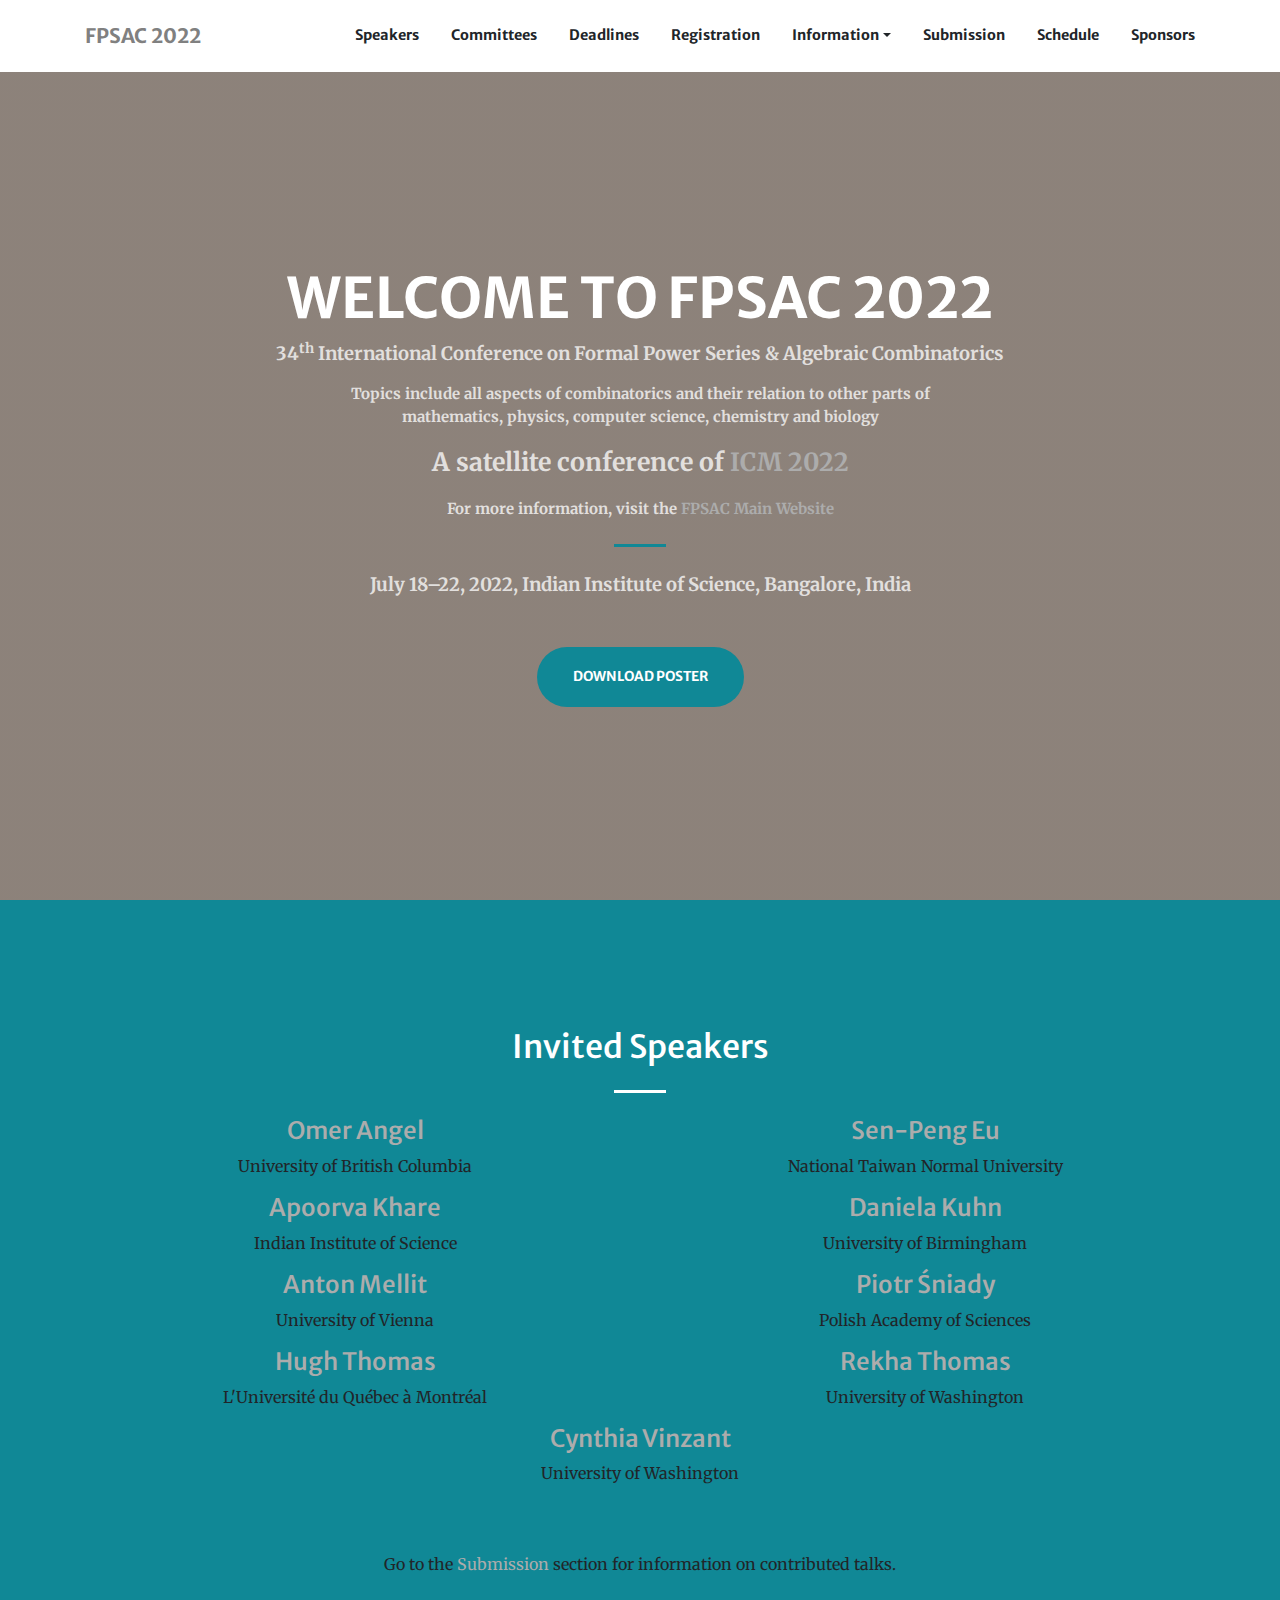
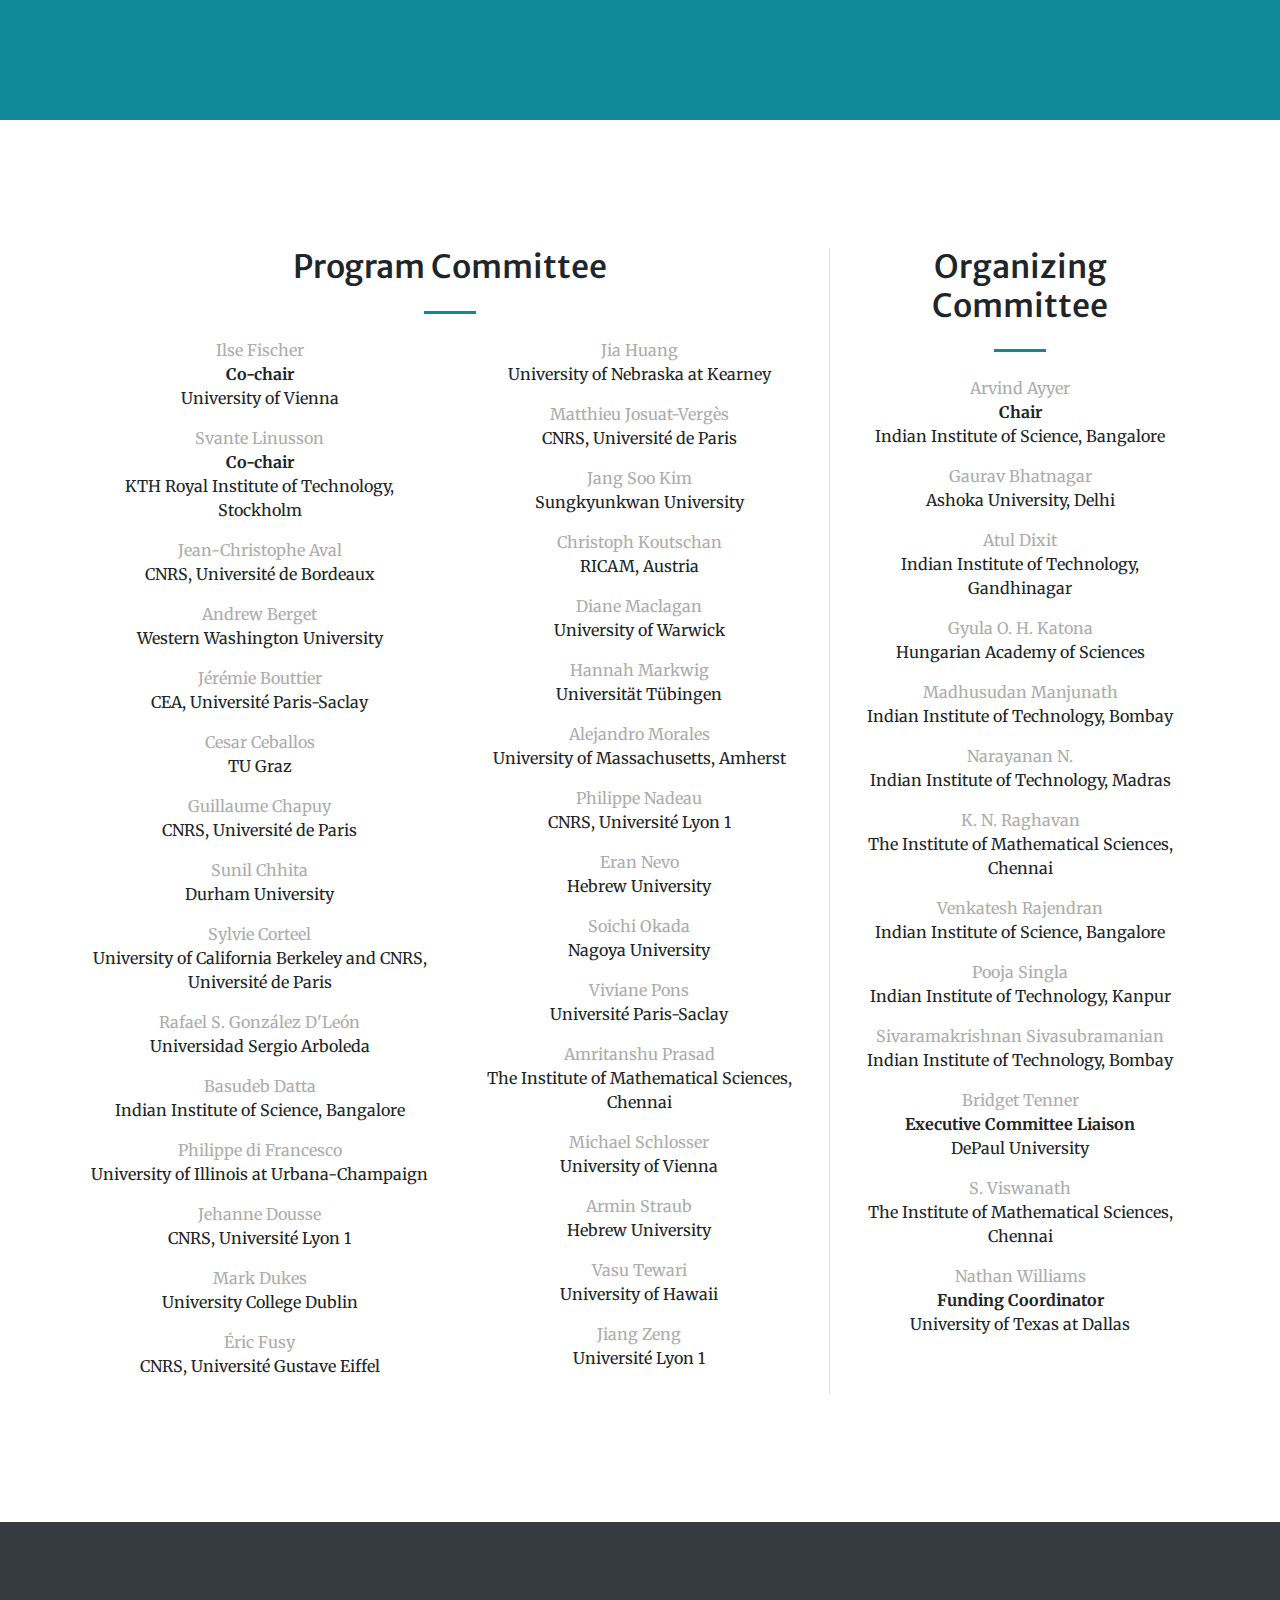
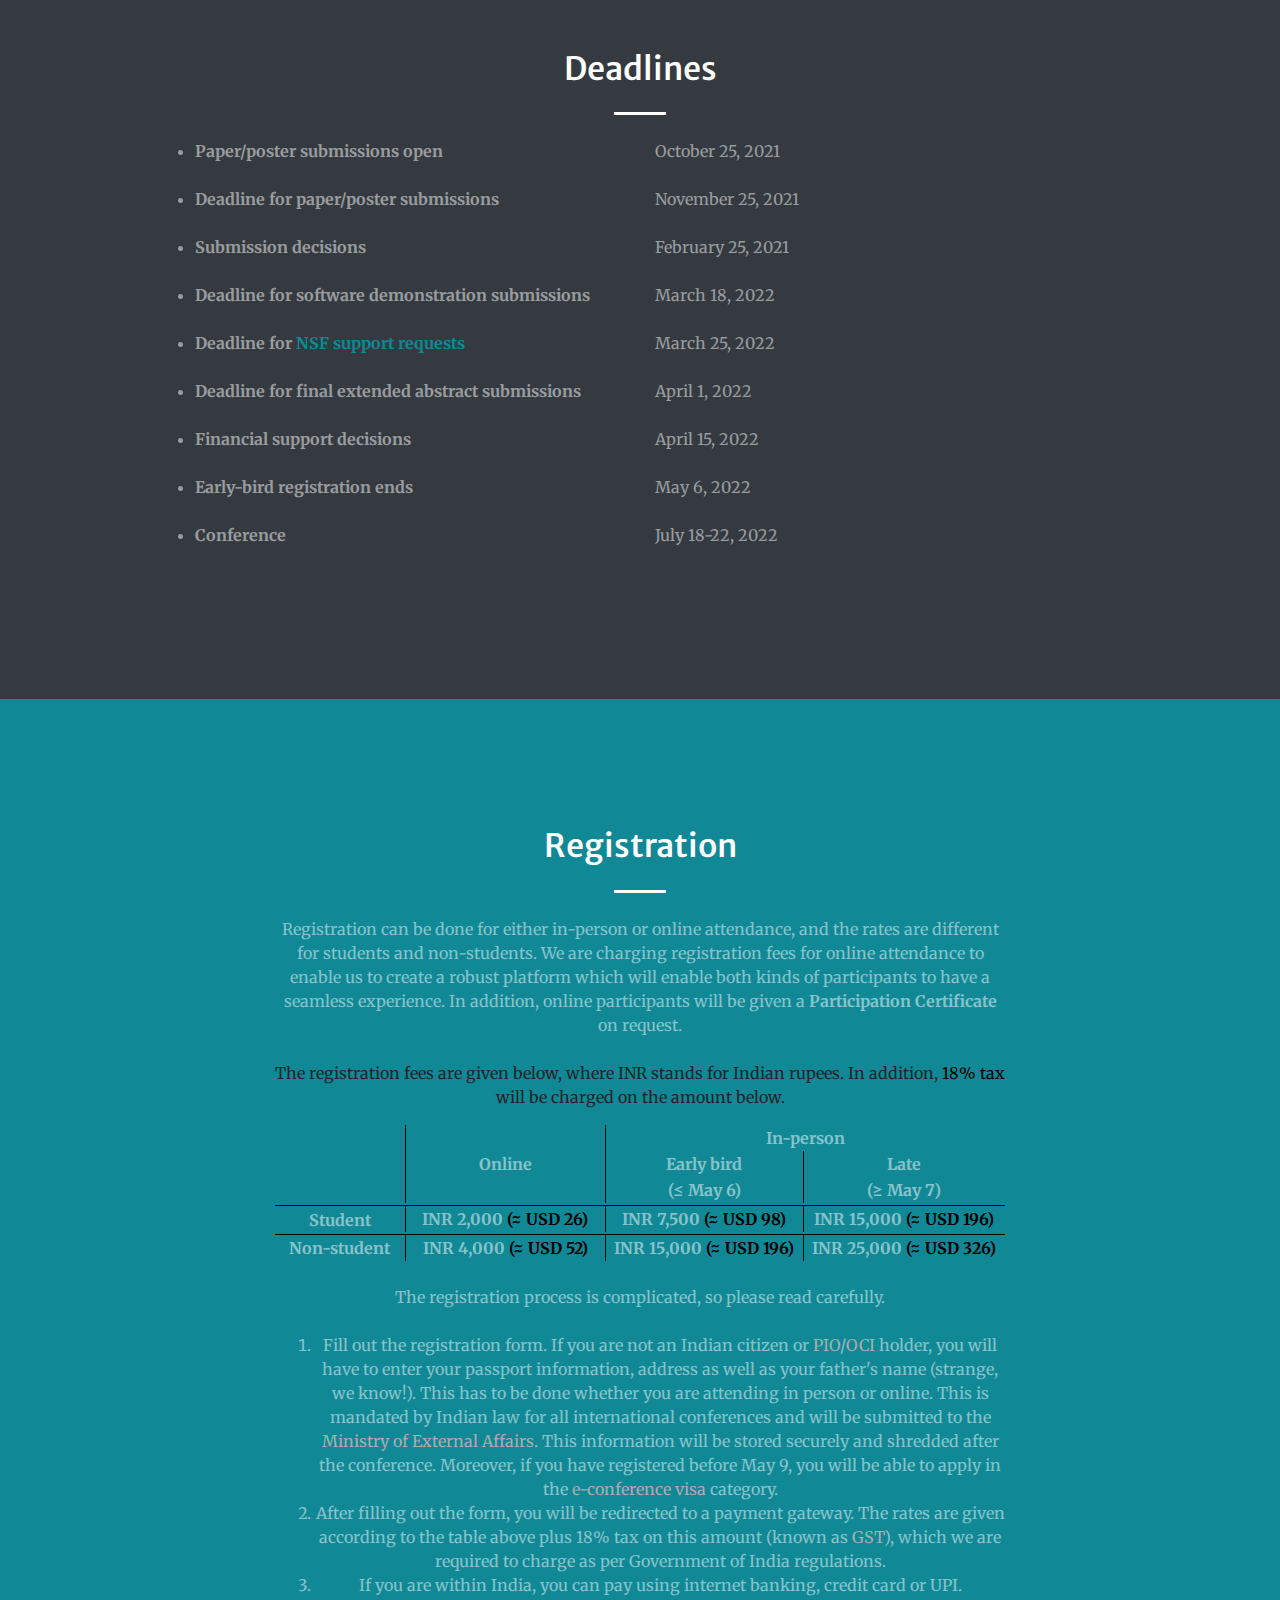
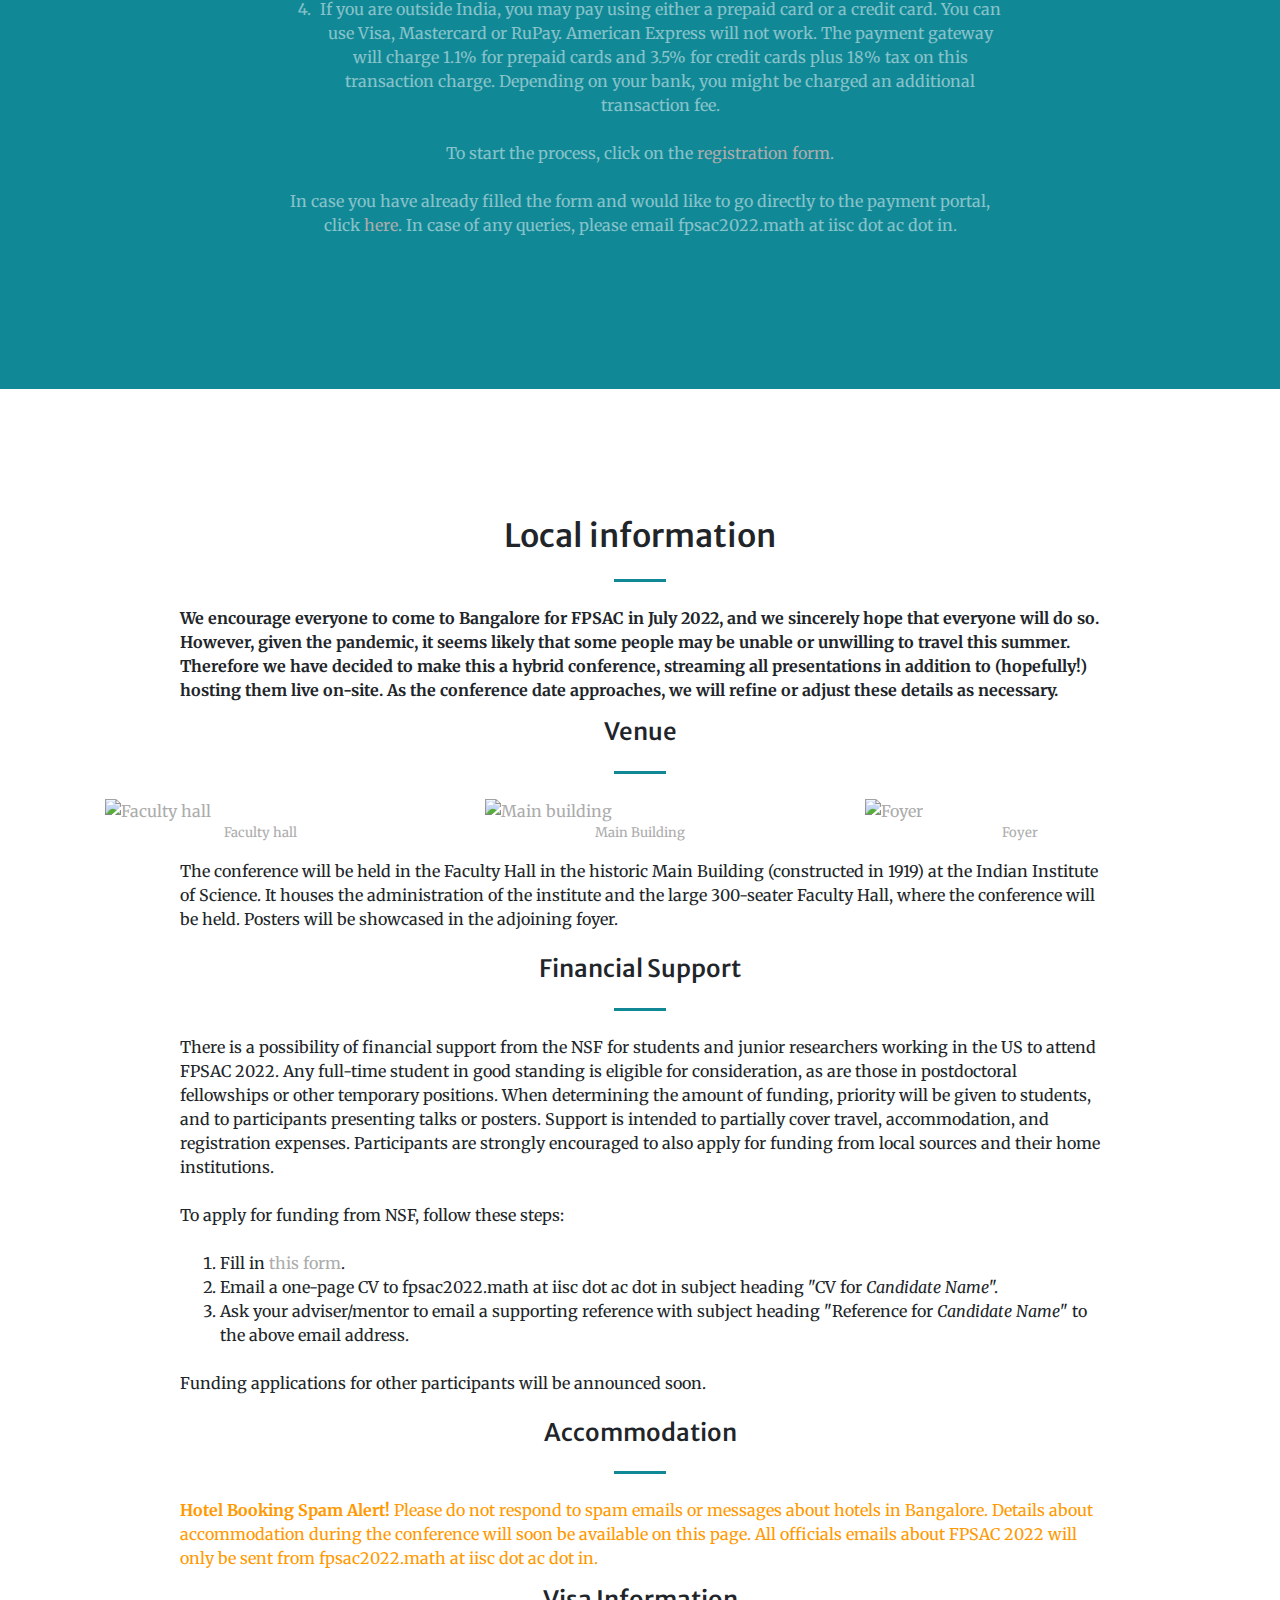
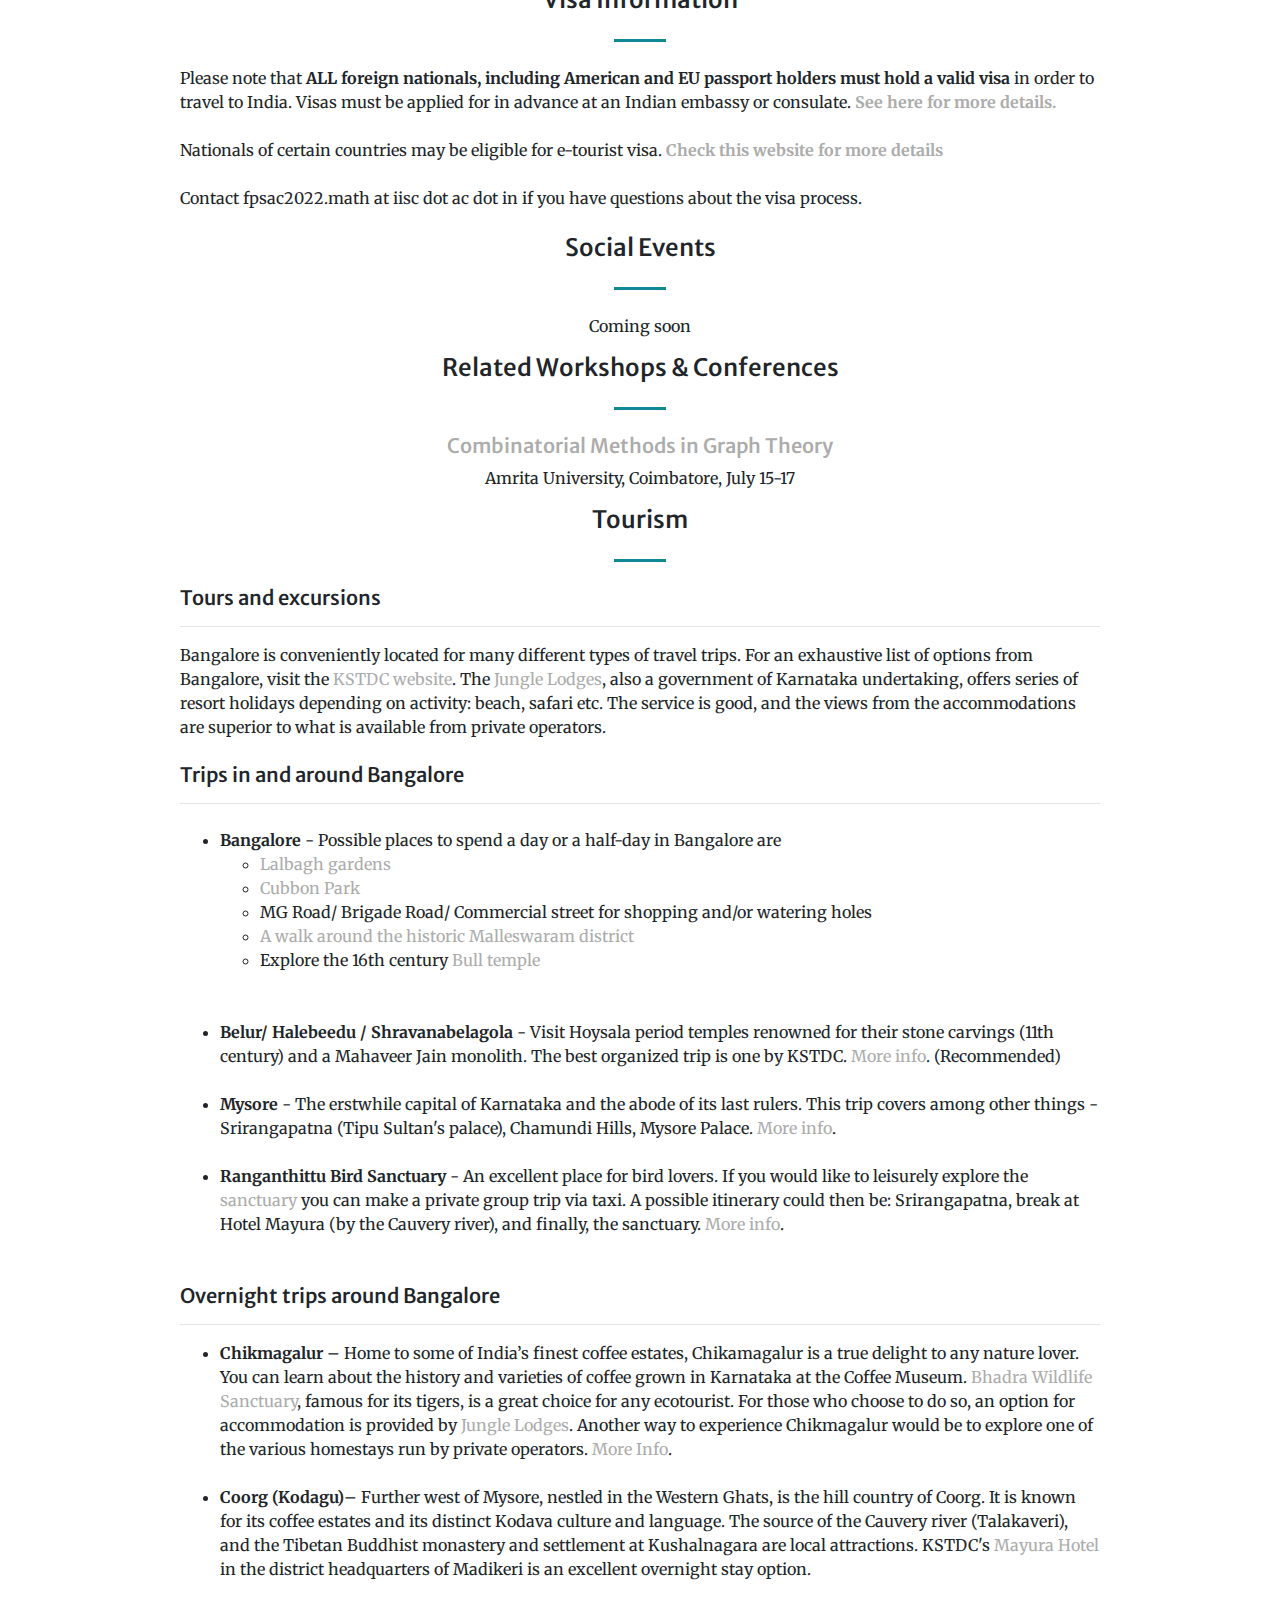
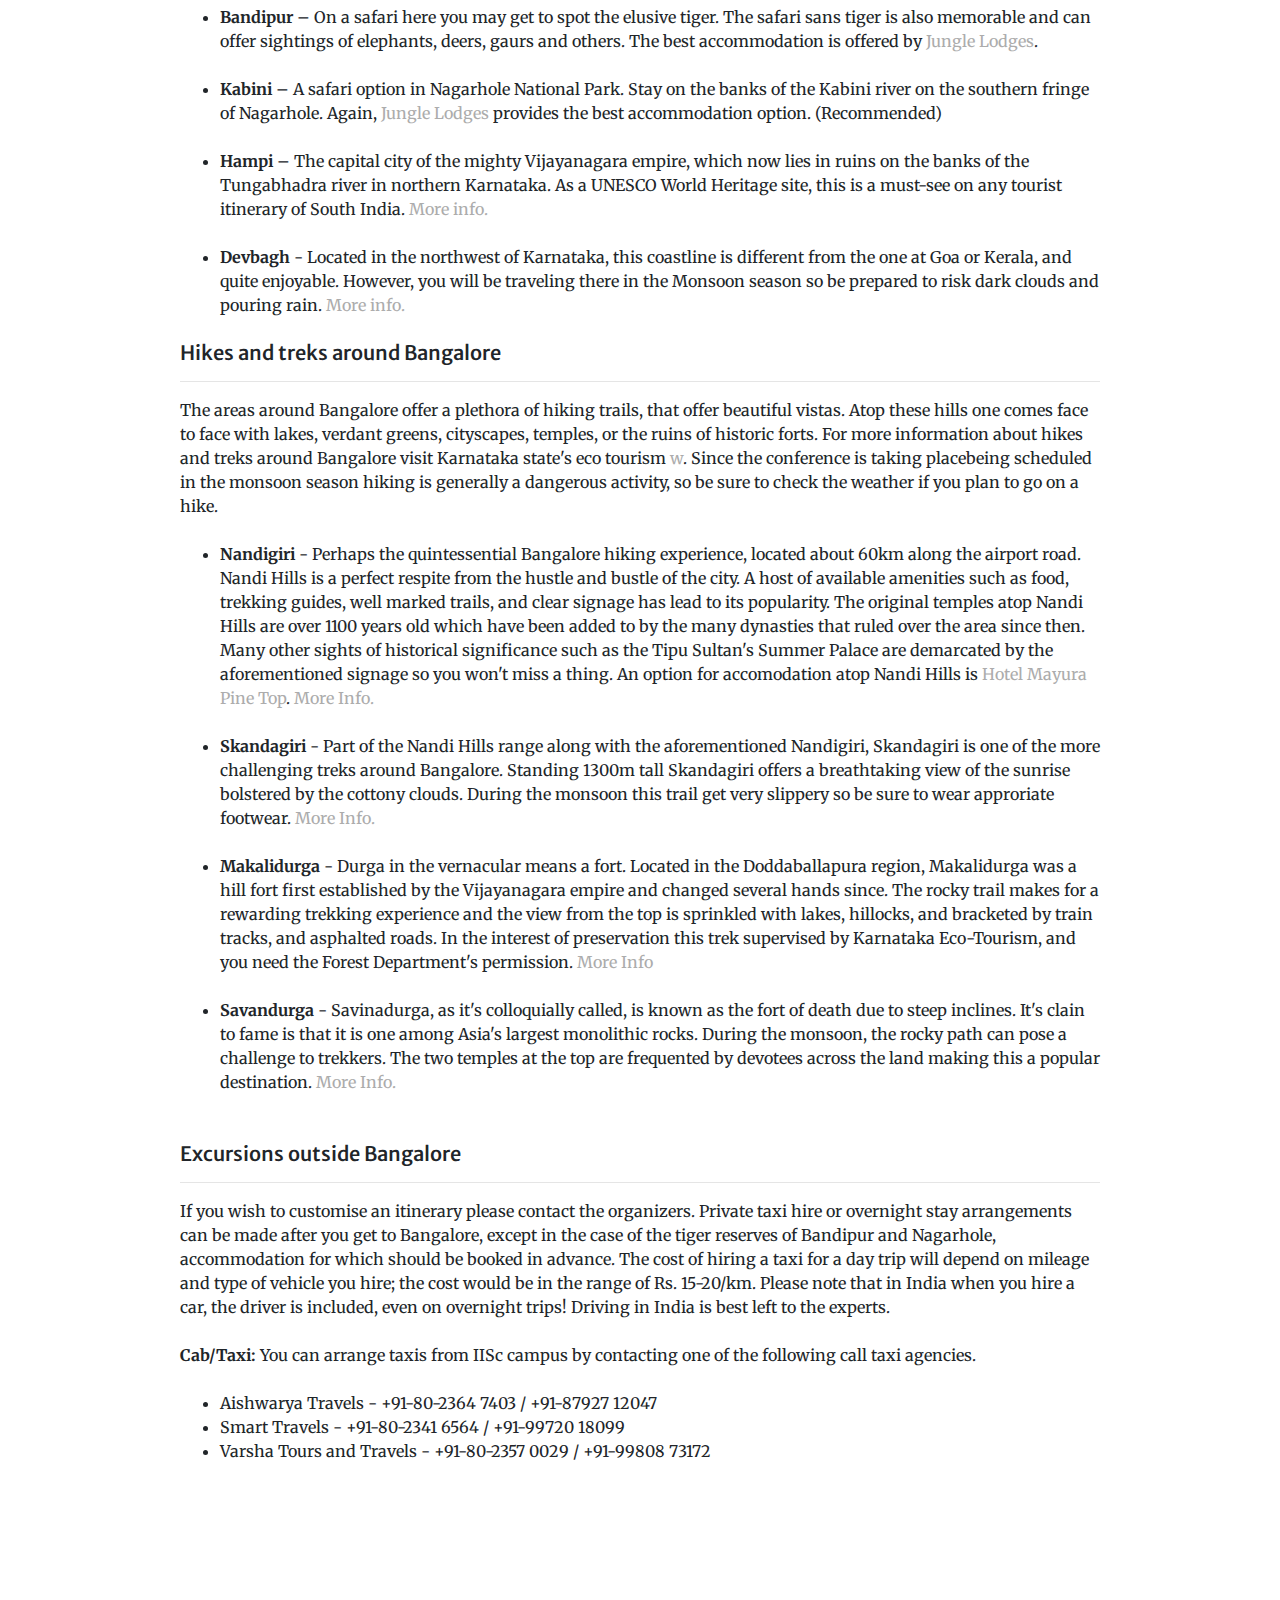
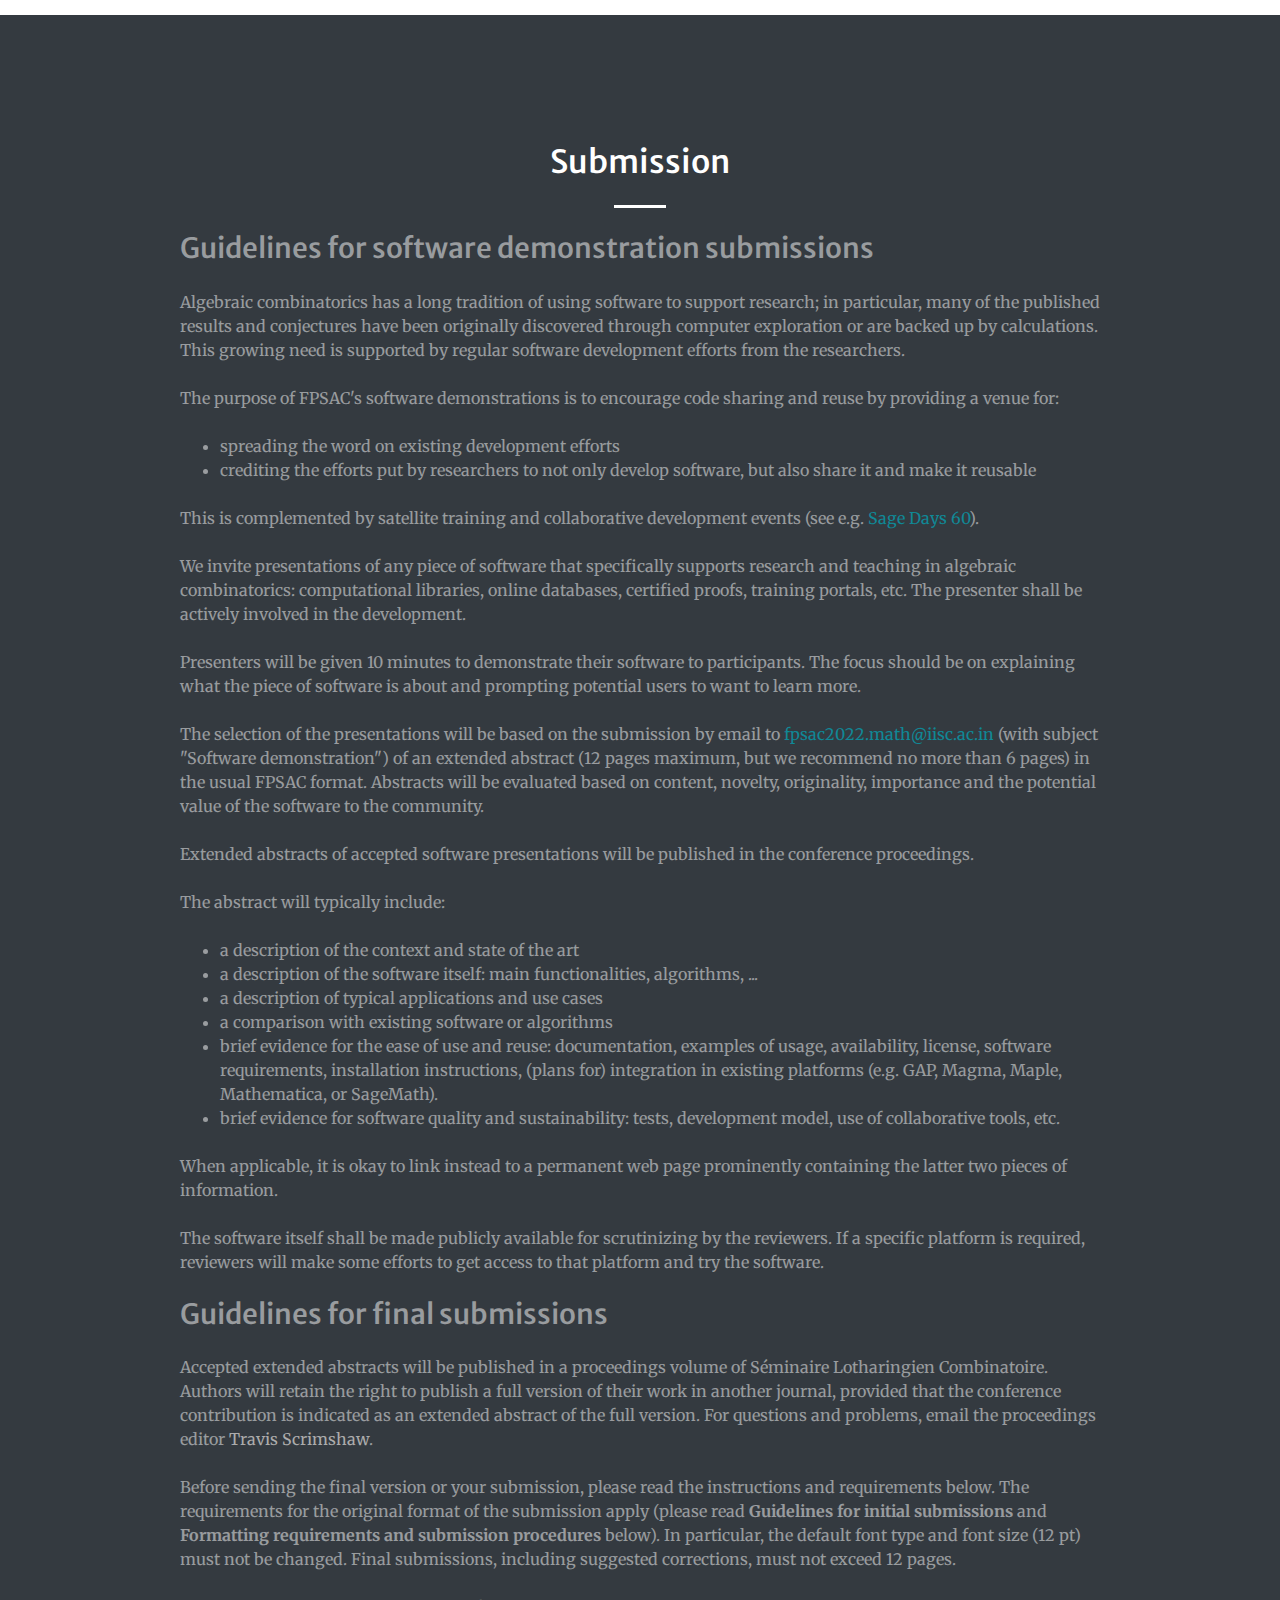
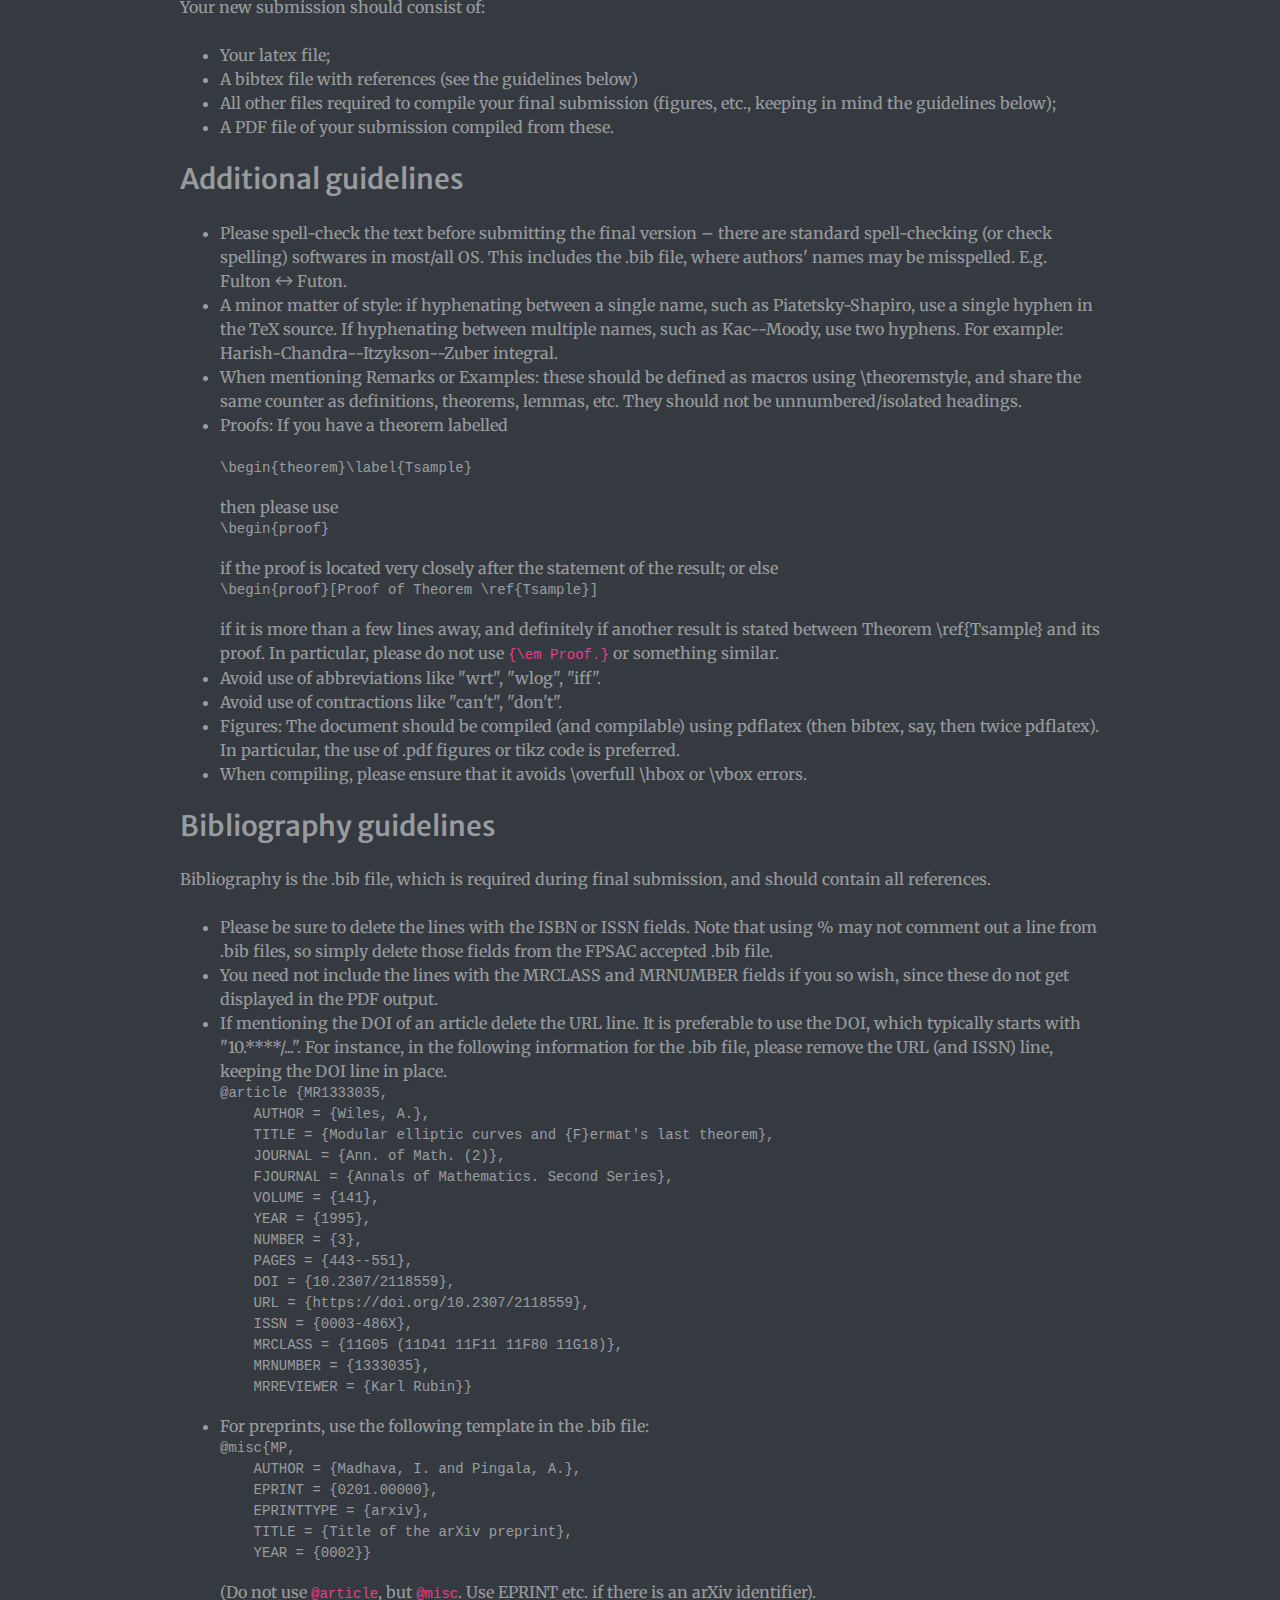
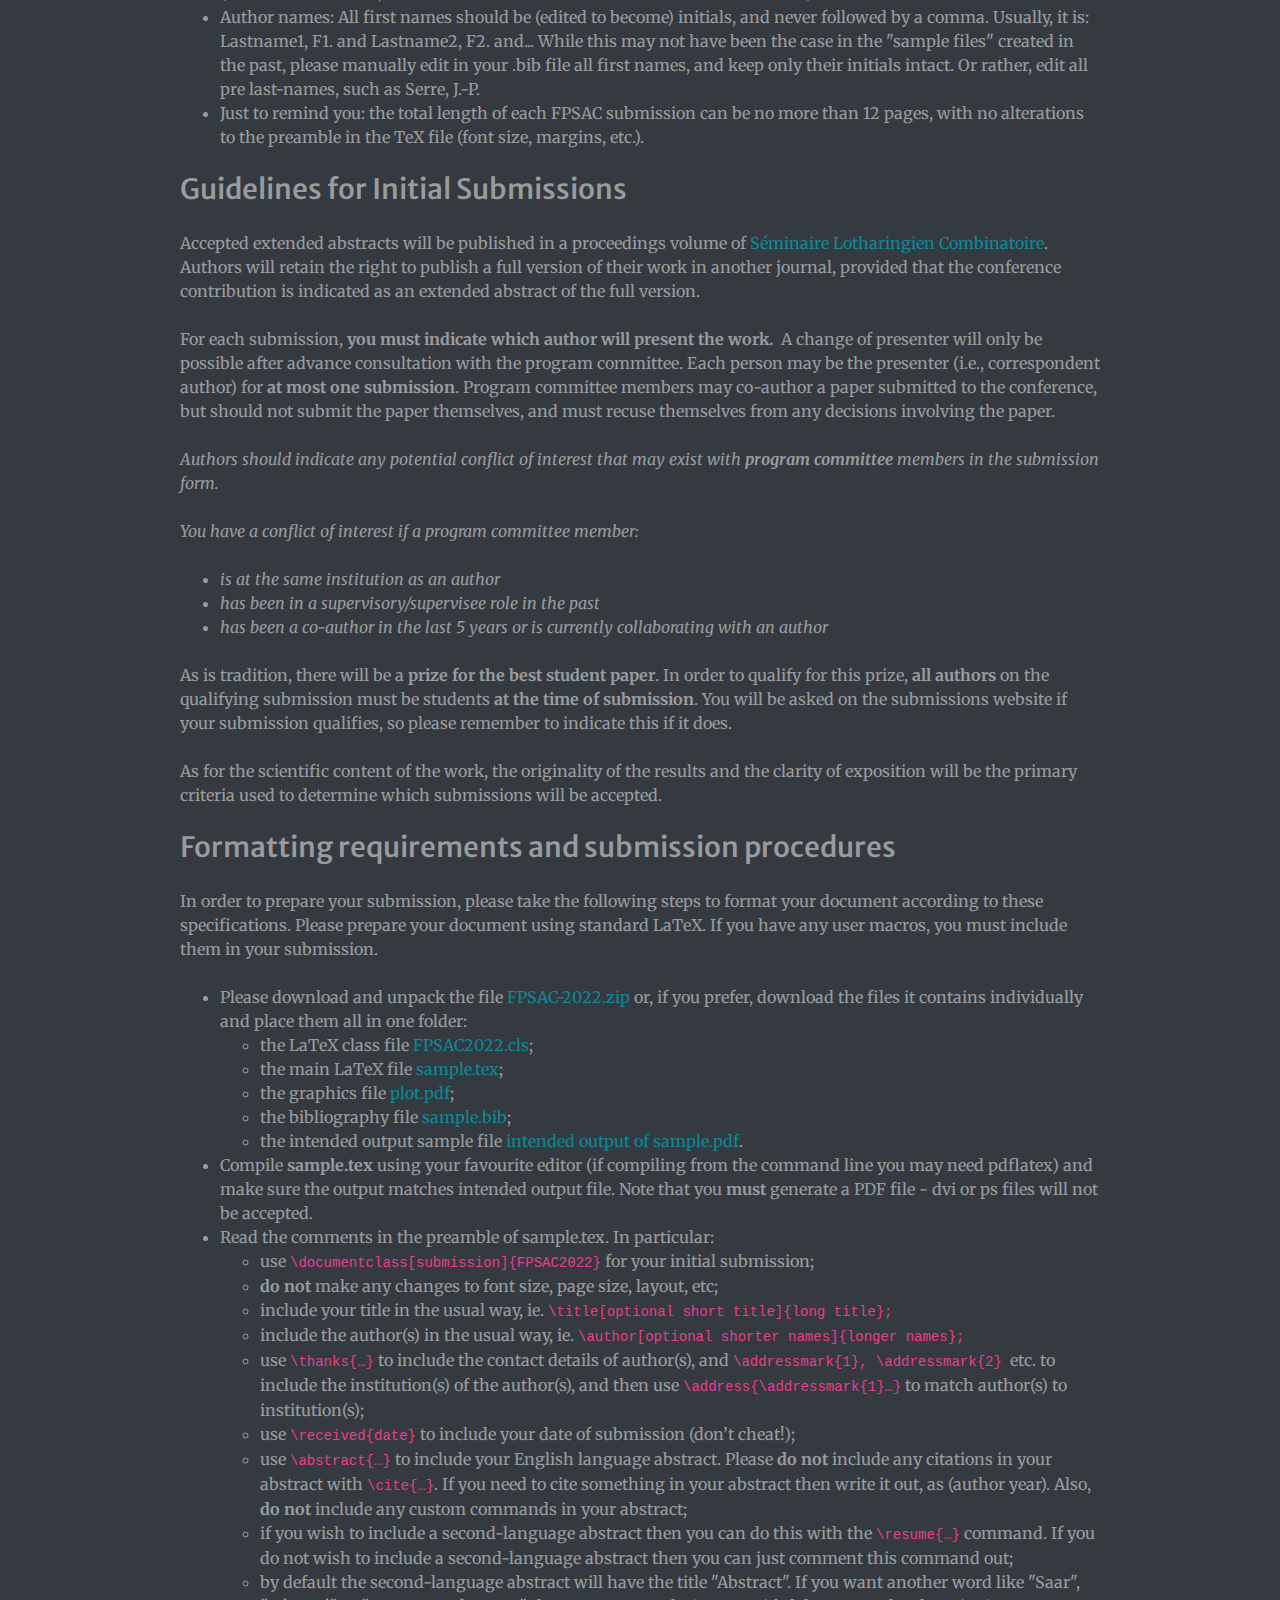
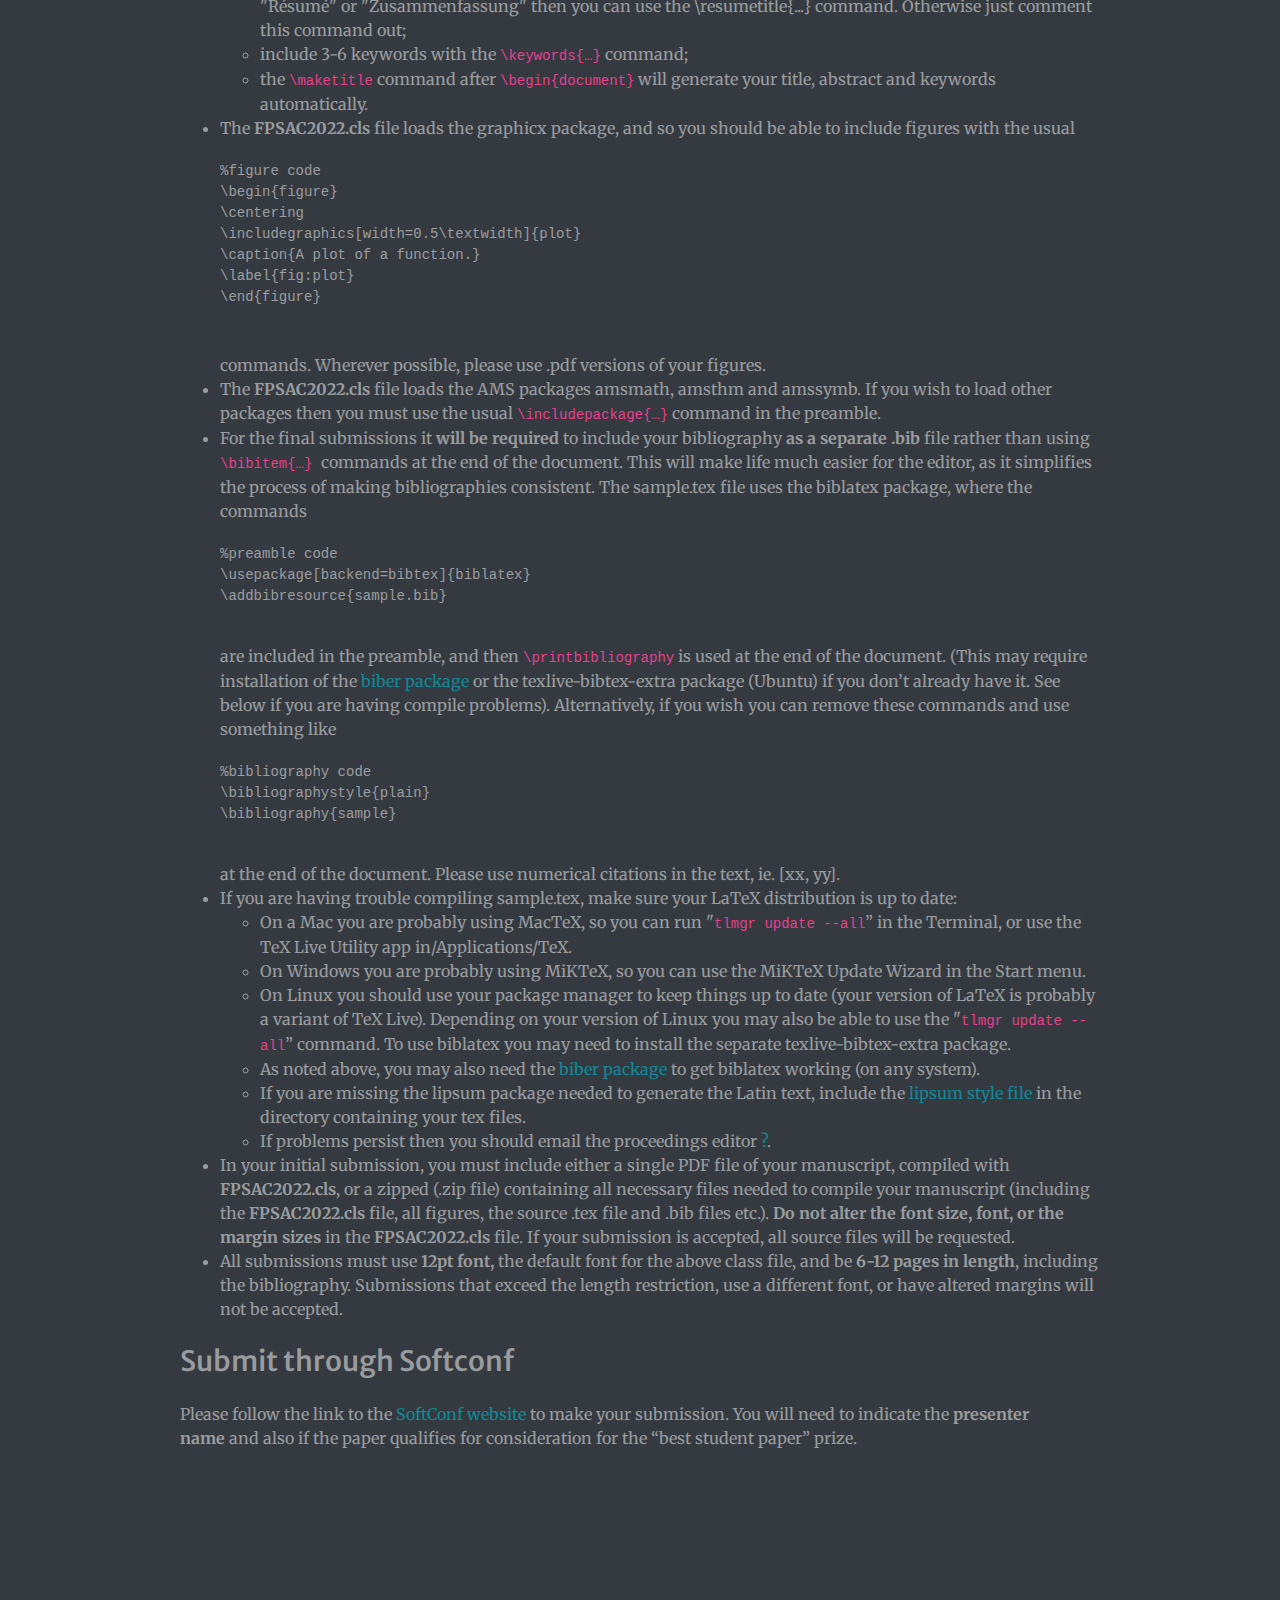
==== commit 5bb5d02c: "Edited Bangalore tourism details" ====
--- a/startbootstrap-creative-gh-pages/index.html
+++ b/startbootstrap-creative-gh-pages/index.html
@@ -724,11 +724,29 @@
 	       and the views from the accommodations are superior to what is available from private operators.
 	       </p>
 
-              <h5 style="text-align: justify;">Day trips around Bangalore</h5>
+              <h5 style="text-align: justify;">Trips in and around Bangalore</h5>
               <hr>  
               <p class="text mb-6">
  		<ul class="text mb-6">
- 	       <li><strong>Belur/ Halebeedu / Shravanabelagola </strong>- Visit Hoysala period temples renowned for their stone carvings (11th century) 
+		<li><strong>Bangalore</strong> -  Possible places to spend a day or a half-day in Bangalore are
+			<ul class="text mb-6">
+				<li> <a href="https://www.karnatakatourism.org/tour-item/lalbagh-botanical-garden/">Lalbagh gardens</a>
+				<li> <a href="https://www.karnatakatourism.org/tour-item/cubbon-park">Cubbon Park</a>
+				<li> MG Road/ Brigade Road/ Commercial street for shopping and/or watering holes
+				<li> <a href="http://traveltwosome.com/malleswaram-walking-tour/">A walk around the historic Malleswaram district</a>
+				<li> Explore the 16th century <a href="https://www.karnataka.com/bangalore/bull-temple/">Bull temple</a>
+			</ul>
+<!--		Here's what a Bangalorean may suggest for a day out in the city. Start at Veena Stores, Malleshwaram 
+		for a breakfast of idli/vadas. Then take a local bus or auto to <a href="https://www.karnatakatourism.org/tour-item/lalbagh-botanical-garden/">Lalbagh gardens</a>.
+		After a refreshing walk, saunter into MTR, the most famous of Bangalore's beloved “tiffin rooms”. Enjoy coffee in a silver mug. 
+		Then put in couple of steps to Hotel Kamat Minerva for a Mangalore-based South-Indian thali. Next, catch an auto and use your prayer beads 
+		to get you safely to <a href="https://www.karnatakatourism.org/tour-item/cubbon-park">Cubbon Park</a>. Drink in old rain trees and 
+		then pop into Cauvery on MG Road or Commercial street for some shopping. If you would rather avoid shopping, proceed directly to soaking yourself 
+		to the gills at Koshy’s on St. Mark's Road. An old hangout known as much for it’s chilled-out service as well as ambience. Order Indian-Chinese 
+		(try Gobi Manchurian), peanut fry or papad-masala to try Indian bar snacks. -->
+		</li><br>
+
+		<li><strong>Belur/ Halebeedu / Shravanabelagola </strong>- Visit Hoysala period temples renowned for their stone carvings (11th century) 
  		and a Mahaveer Jain monolith.	The best organized trip is one by KSTDC. 
  		<a href="https://www.kstdc.co/tour-packages/belur-halebeedu-shravanabelagola-blr/">More info</a>. (Recommended)</li><br>
  		        	
@@ -740,14 +758,6 @@
 		could then be: Srirangapatna, break at Hotel Mayura (by the Cauvery river), and finally, the sanctuary. 
 		<a href="https://www.kstdc.co/hotels/hotel-mayura-riverview-srirangapatna/">More info</a>.</li><br>
 		 			
-		<li><strong>Bangalore</strong> -  Here's what a Bangalorean may suggest for a day out in the city. Start at Veena Stores, Malleshwaram 
-		for a breakfast of idli/vadas. Then take a local bus or auto to <a href="https://www.karnatakatourism.org/tour-item/lalbagh-botanical-garden/">Lalbagh gardens</a>.
-		After a refreshing walk, saunter into MTR, the most famous of Bangalore's beloved “tiffin rooms”. Enjoy coffee in a silver mug. 
-		Then put in couple of steps to Hotel Kamat Minerva for a Mangalore-based South-Indian thali. Next, catch an auto and use your prayer beads 
-		to get you safely to <a href="https://www.karnatakatourism.org/tour-item/cubbon-park">Cubbon Park</a>. Drink in old rain trees and 
-		then pop into Cauvery on MG Road or Commercial street for some shopping. If you would rather avoid shopping, proceed directly to soaking yourself 
-		to the gills at Koshy’s on St. Mark's Road. An old hangout known as much for it’s chilled-out service as well as ambience. Order Indian-Chinese 
-		(try Gobi Manchurian), peanut fry or papad-masala to try Indian bar snacks. </li><br>
  		</ul>
  		</p>
 
@@ -804,12 +814,12 @@
 		  
 	        <li><strong>Skandagiri</strong> - Part of the Nandi Hills range along with the aforementioned Nandigiri, Skandagiri is one of the more challenging
 		    treks around Bangalore. Standing 1300m tall Skandagiri offers a breathtaking view of the sunrise bolstered by the cottony clouds. During the monsoon this trail
-		    get very slippery so be sure to wear approriate footwear. <a href="https://myecotrip.com/trailDetail/3/Skandagiri">More Info.</a></li><br />
+		    get very slippery so be sure to wear approriate footwear. <a href="https://www.karnatakaecotourism.com/treksdetail/TRK130">More Info.</a></li><br />
 		       
 		<li><strong>Makalidurga</strong> - Durga in the vernacular means a fort. Located in the Doddaballapura region, Makalidurga was a hill fort first established by the
 		    Vijayanagara empire and changed several hands since. The rocky trail makes for a rewarding trekking experience and the view from the top is sprinkled with lakes,
 	            hillocks, and bracketed by train tracks, and asphalted roads. In the interest of preservation this trek supervised by Karnataka Eco-Tourism, and you need the Forest
-	            Department's permission. <a href="https://myecotrip.com/trailDetail/1/makalidurga">More Info</a></li><br />
+	            Department's permission. <a href="https://www.karnatakaecotourism.com/treksdetail/TRK132">More Info</a></li><br />
 		
 		<li><strong>Savandurga</strong> - Savinadurga, as it's colloquially called, is known as the fort of death due to steep inclines. It's clain to fame is that it is one
 		 among Asia's largest monolithic rocks. During the monsoon, the rocky path can pose a challenge to trekkers. The two temples at the top are frequented by devotees across
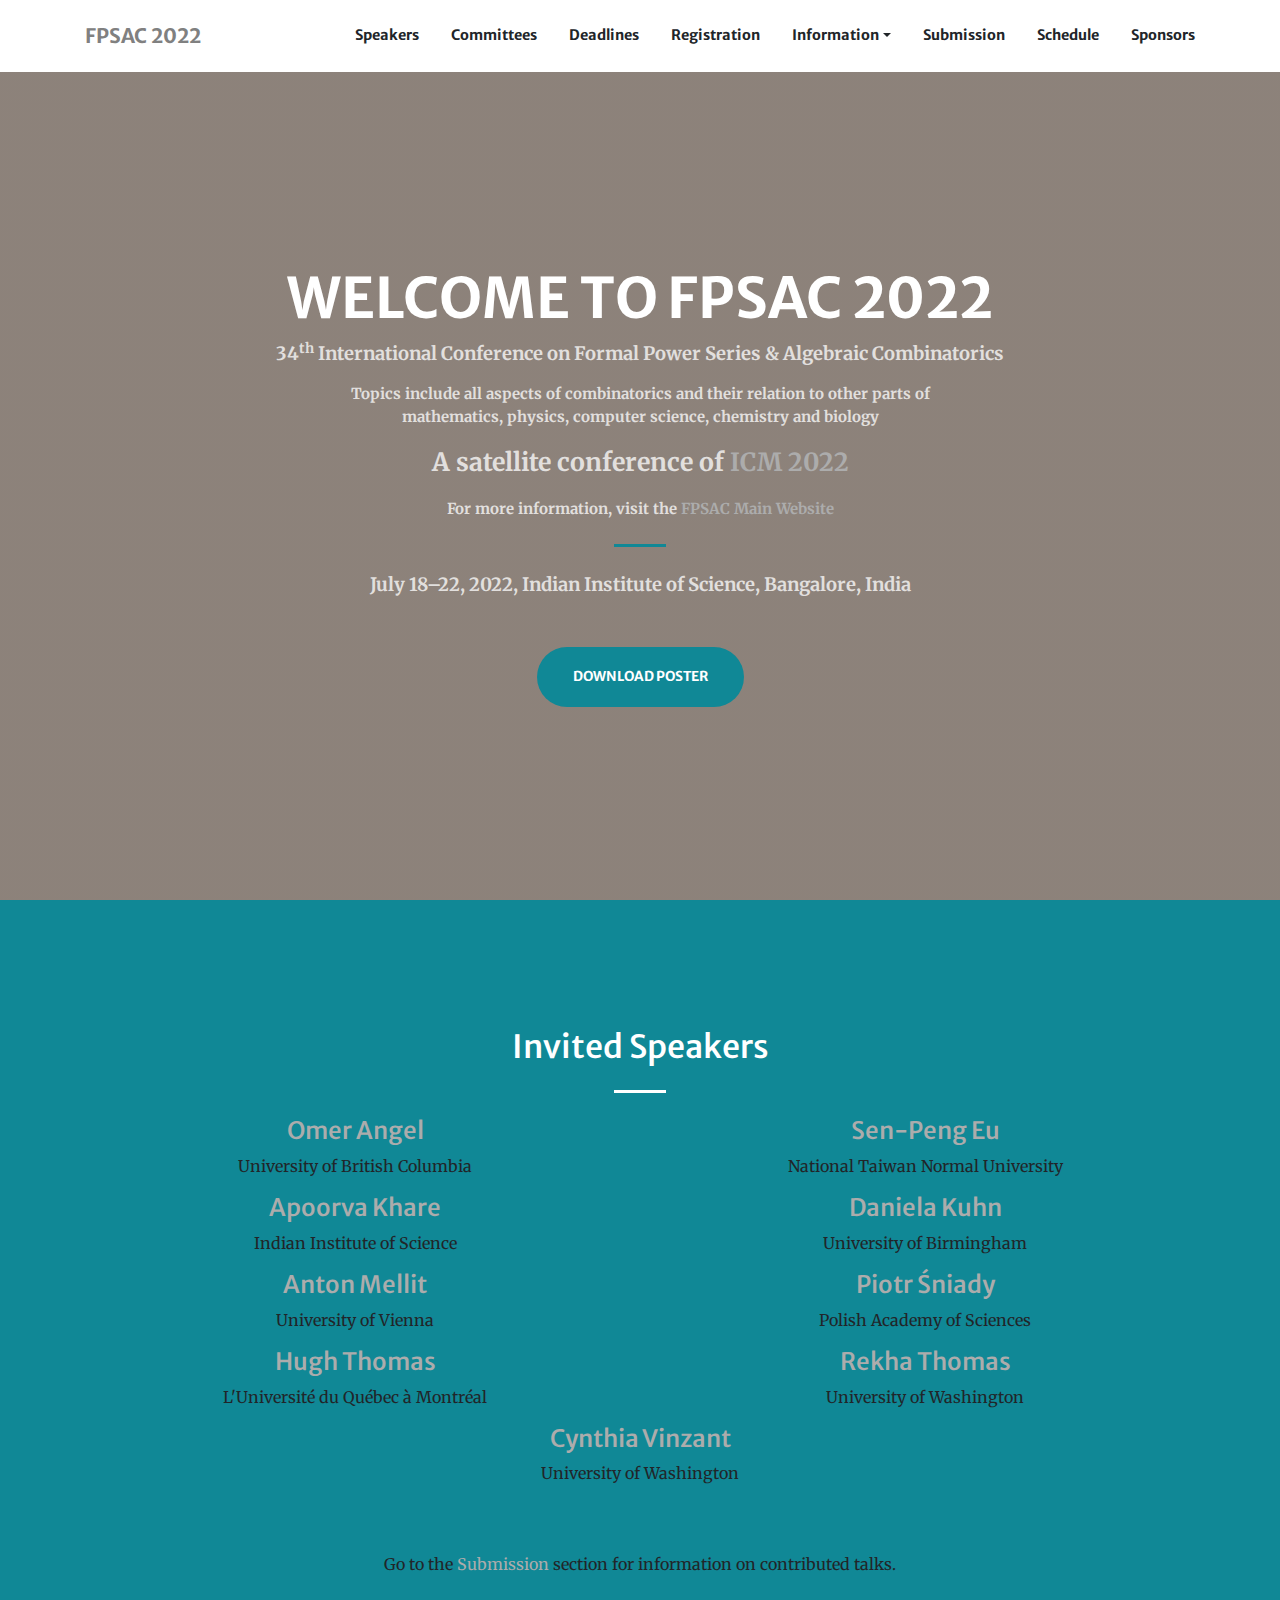
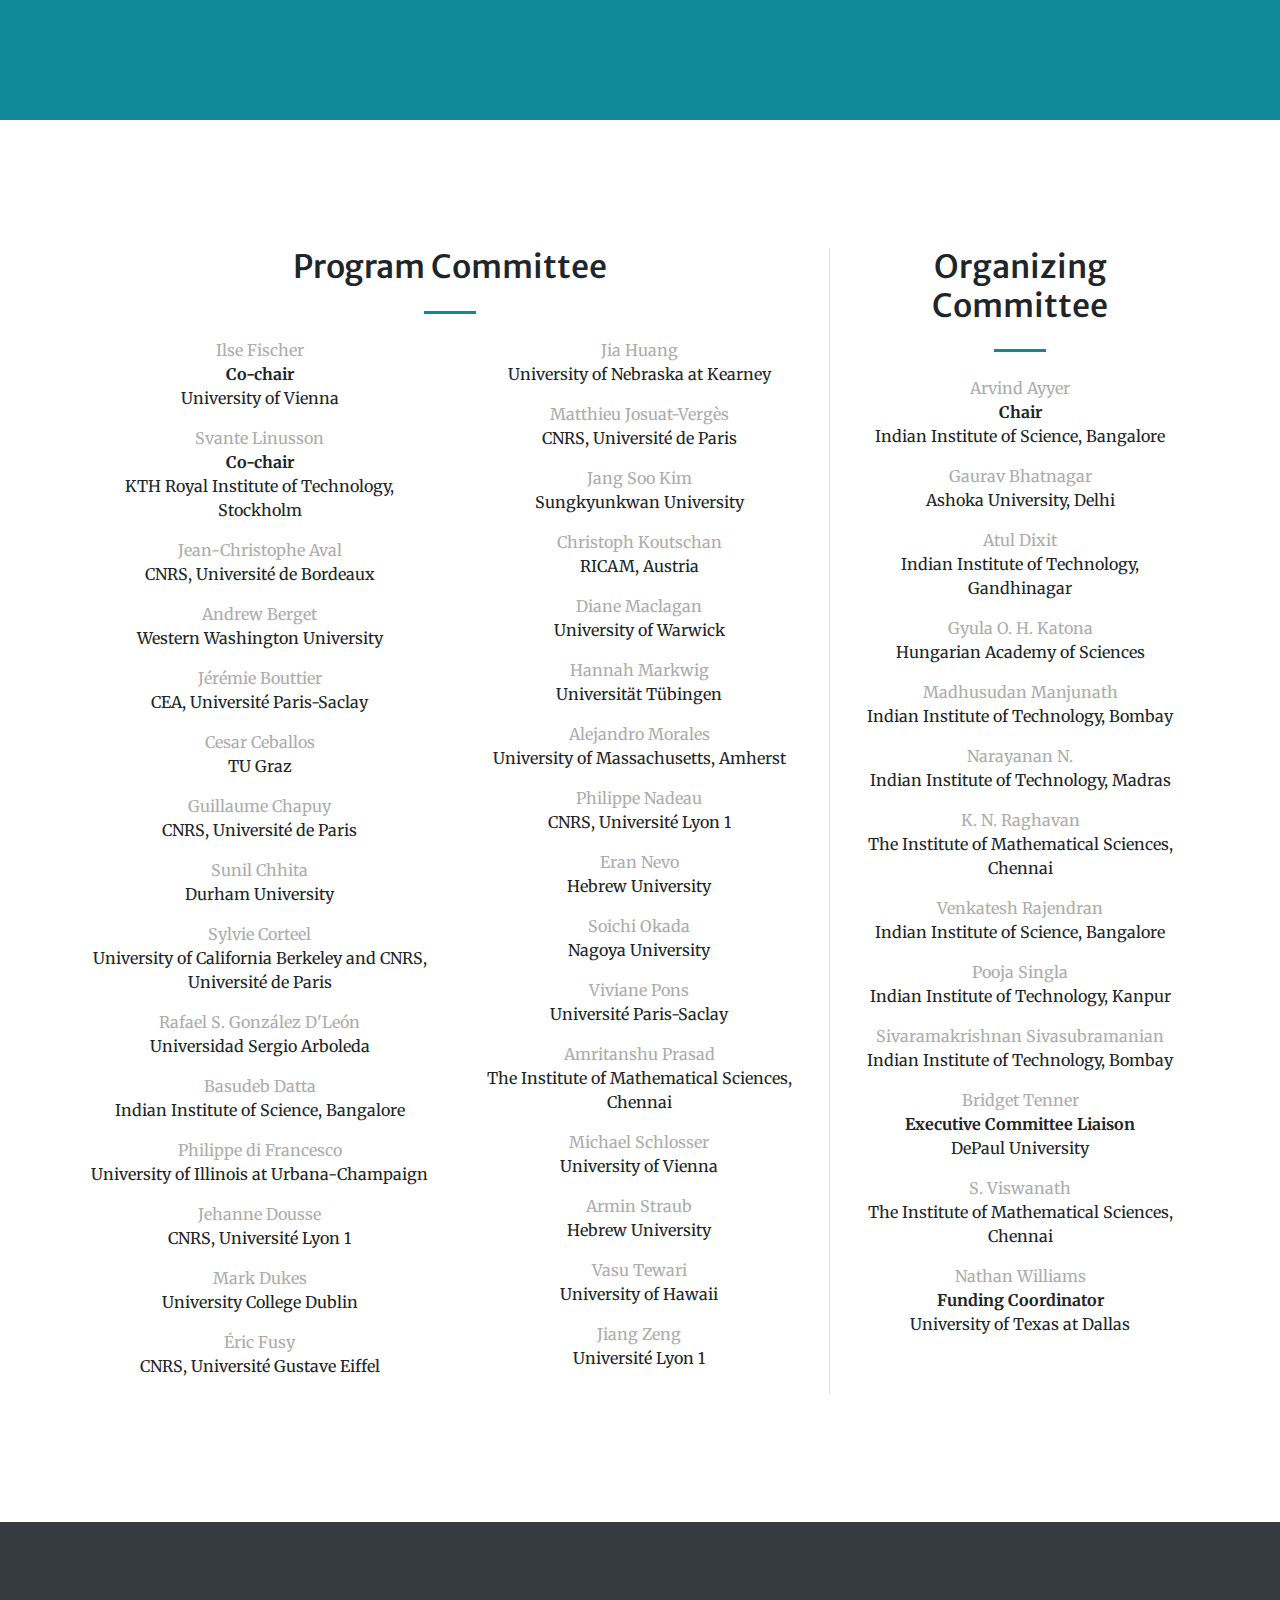
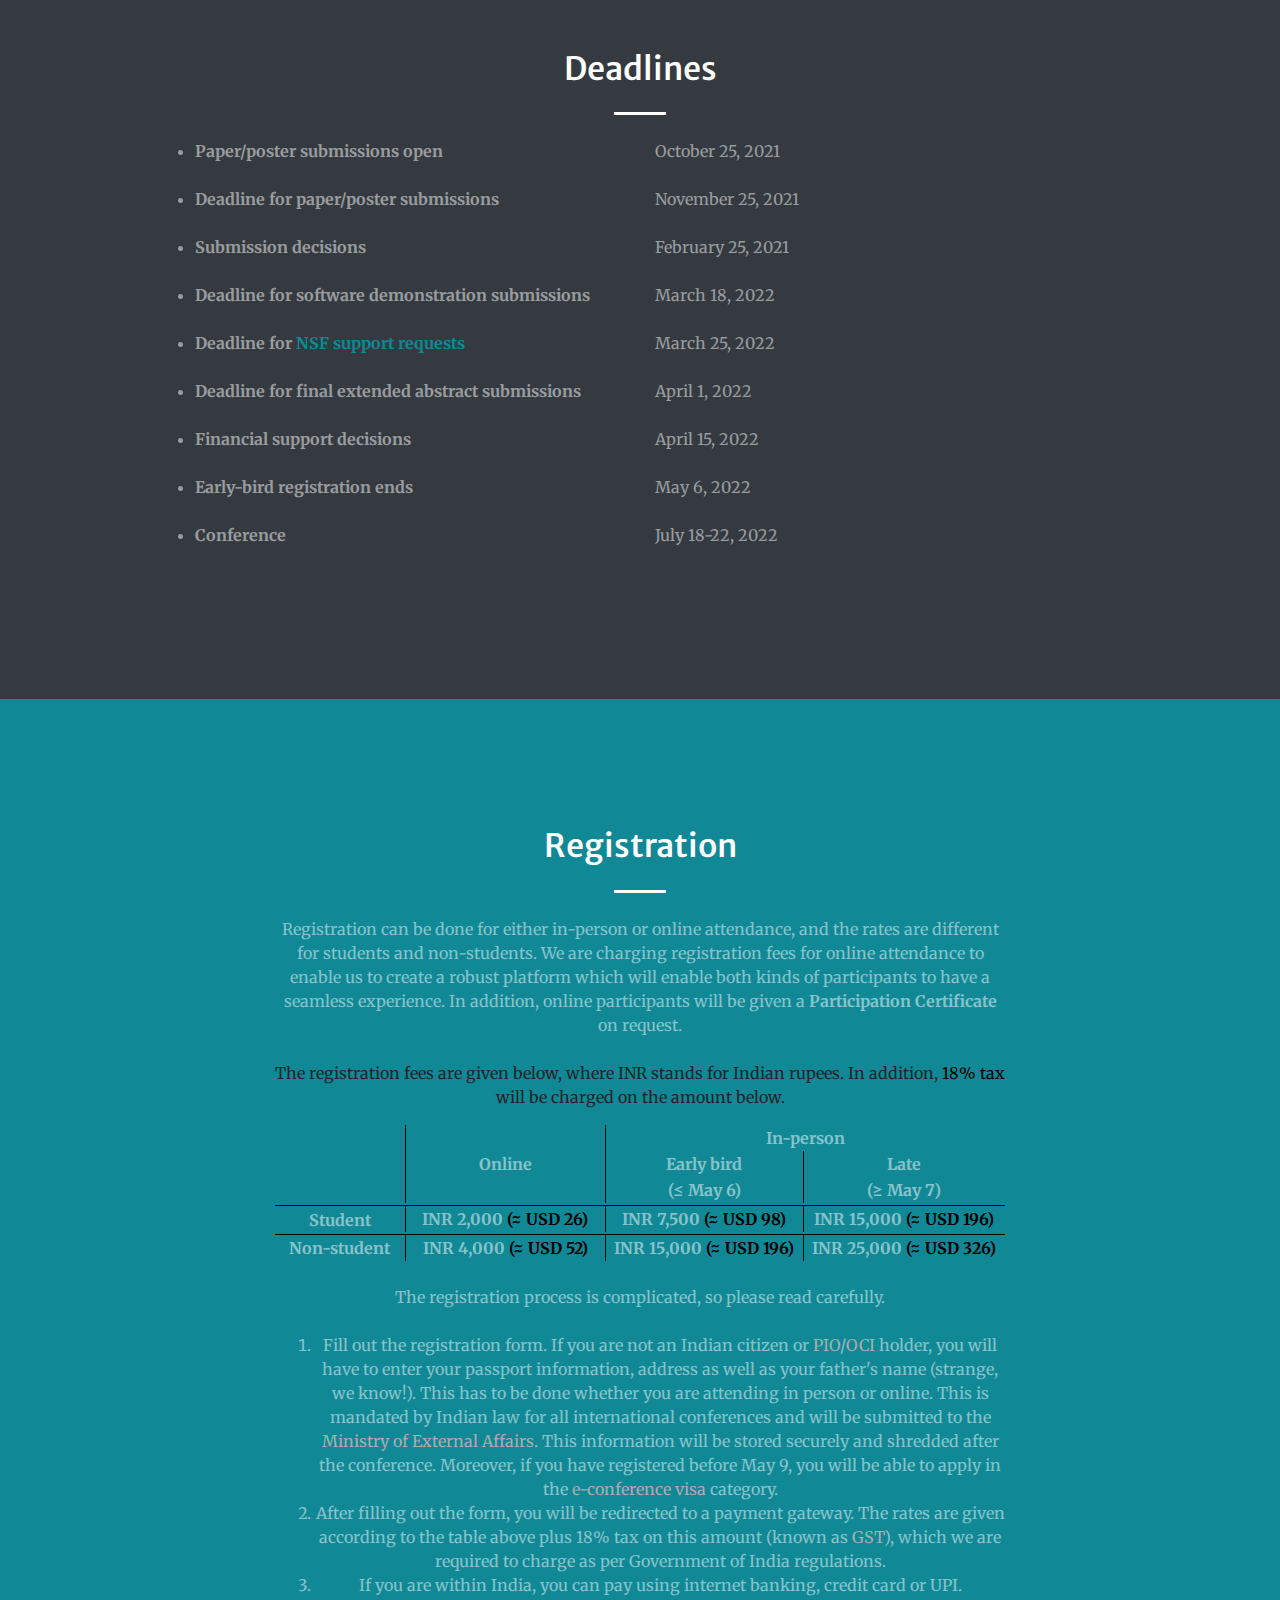
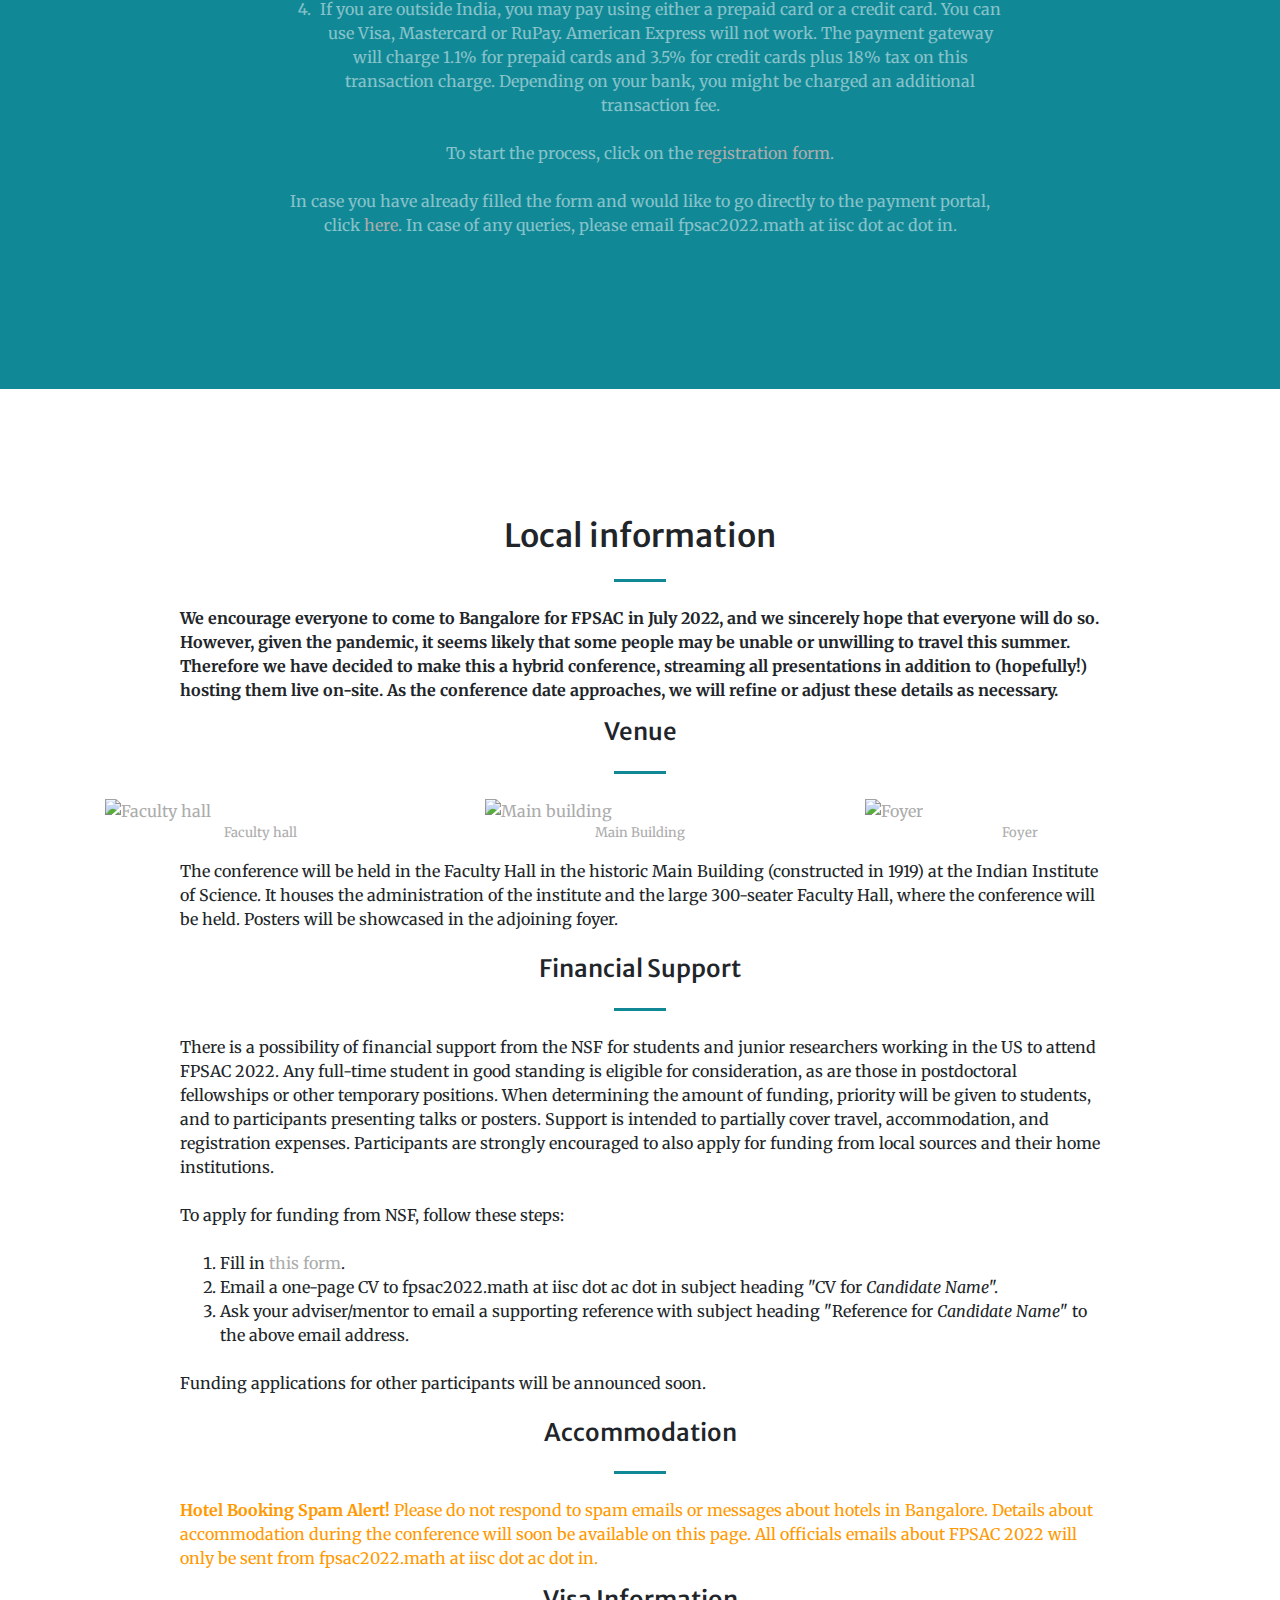
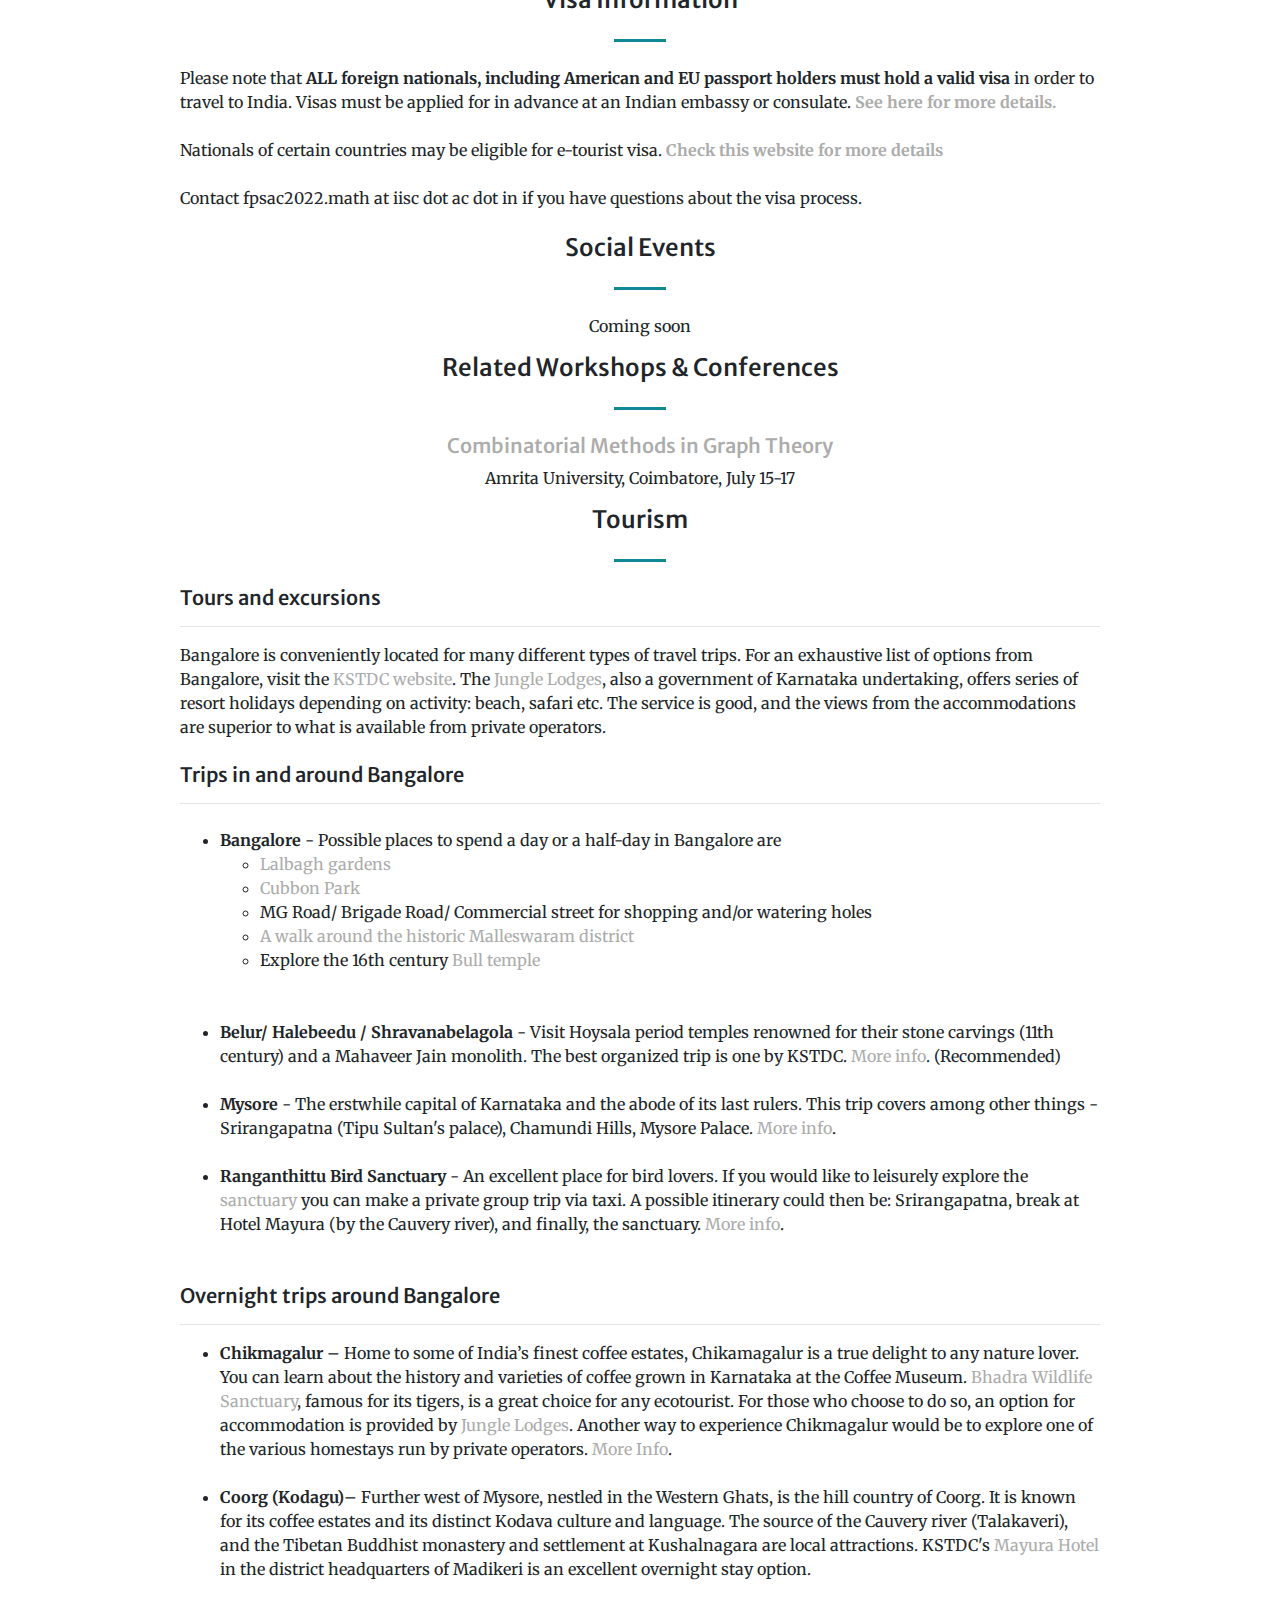
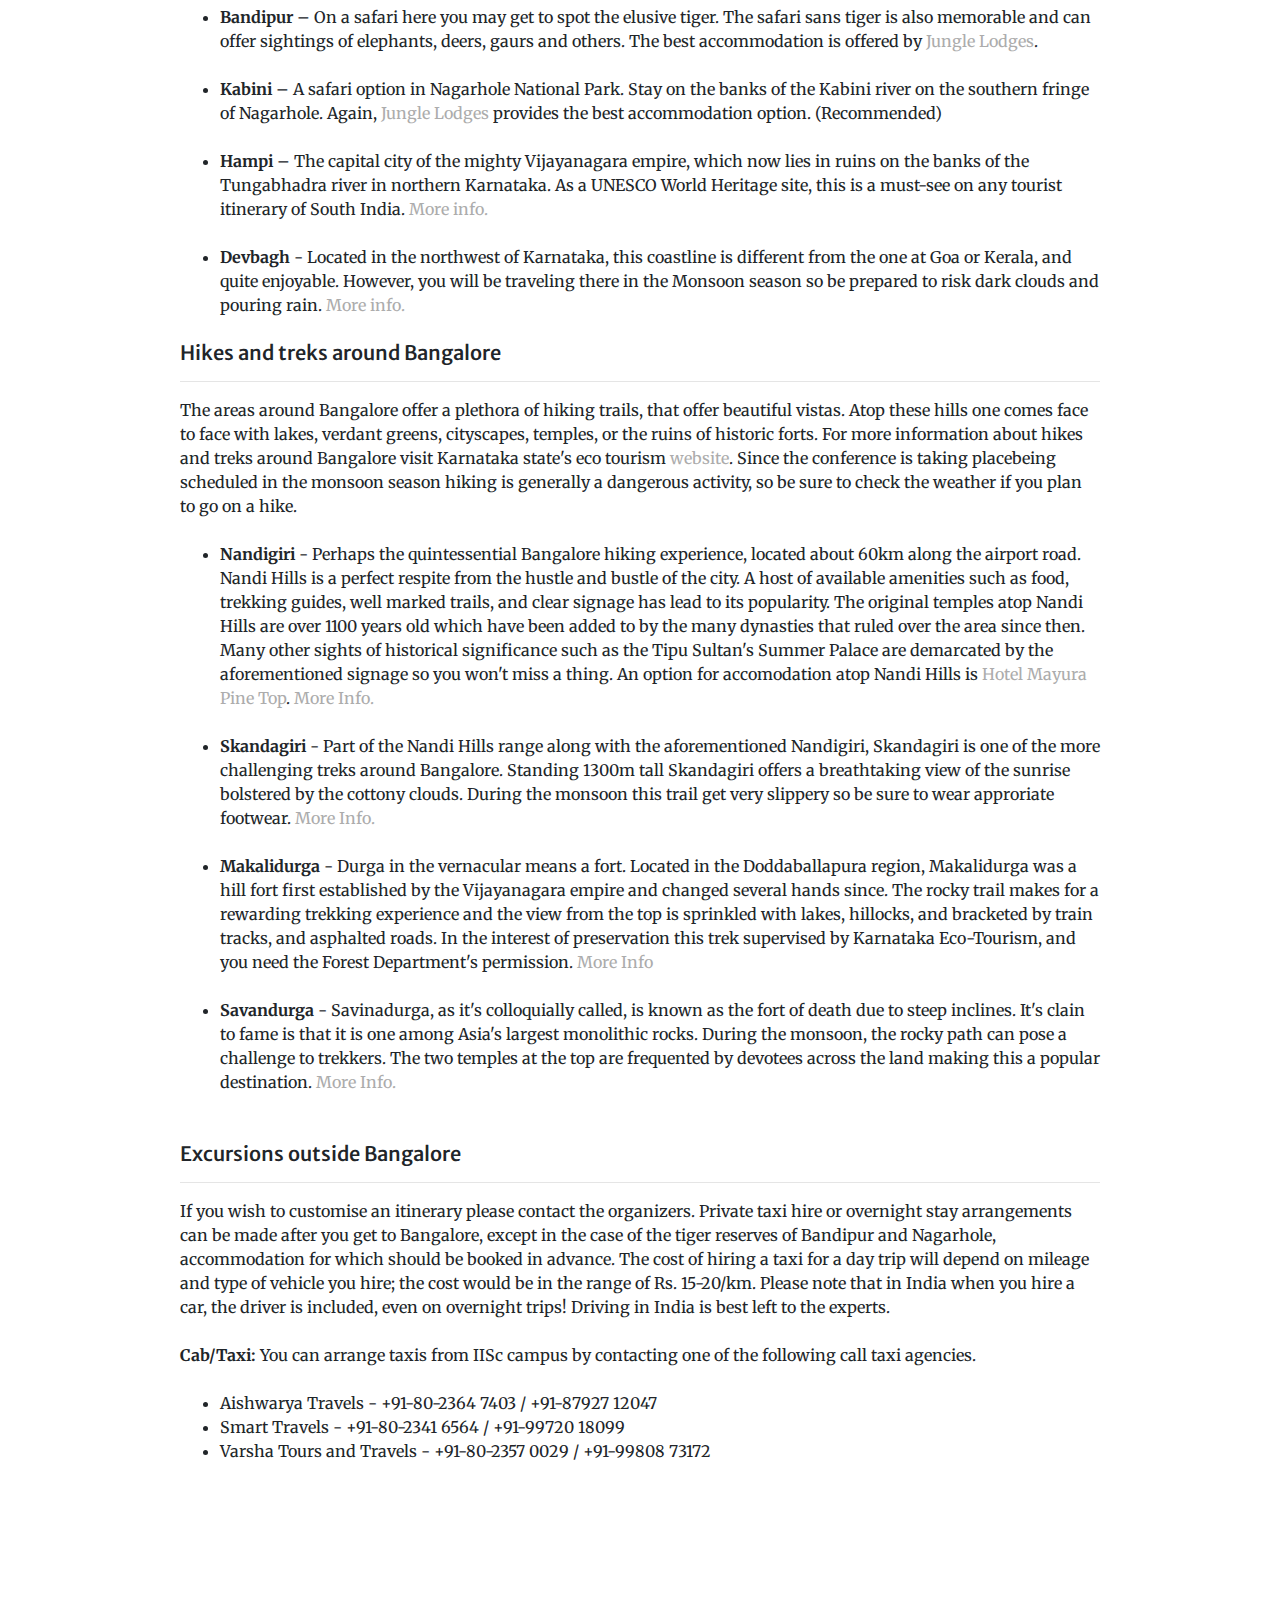
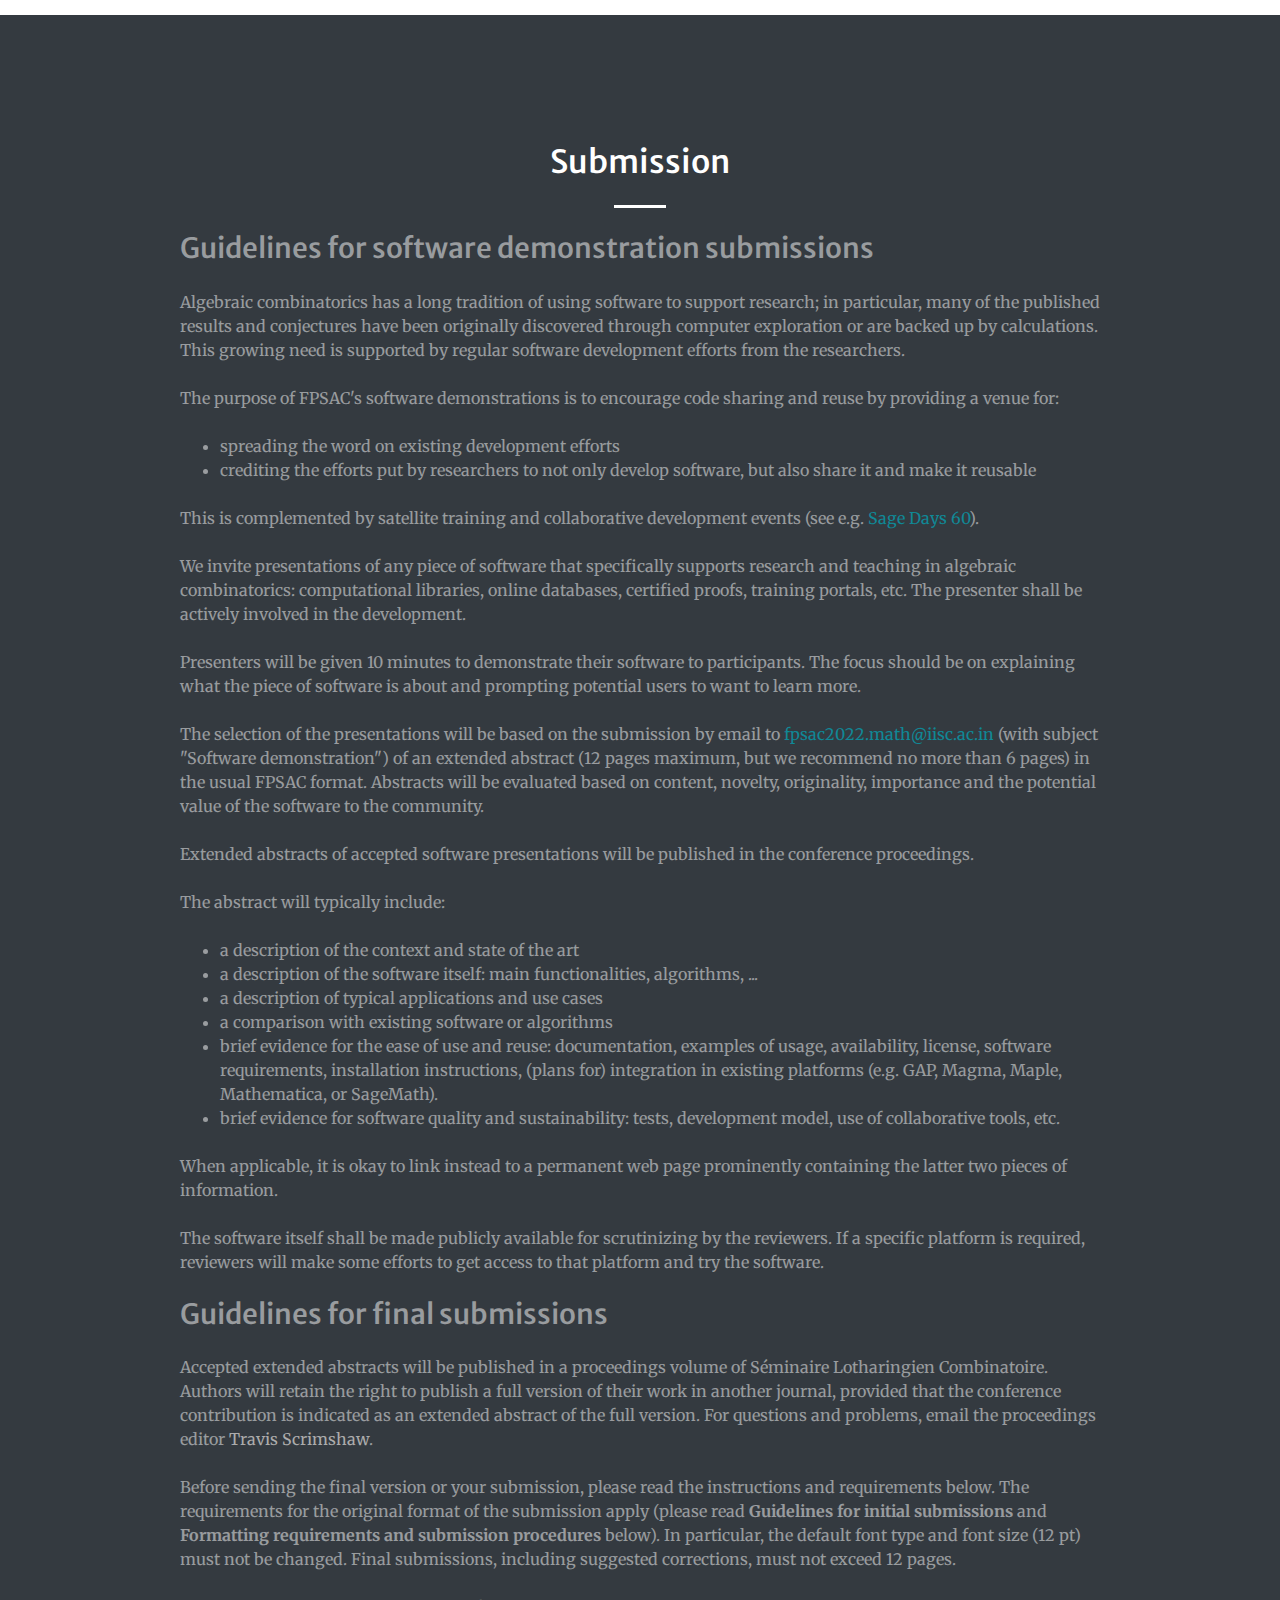
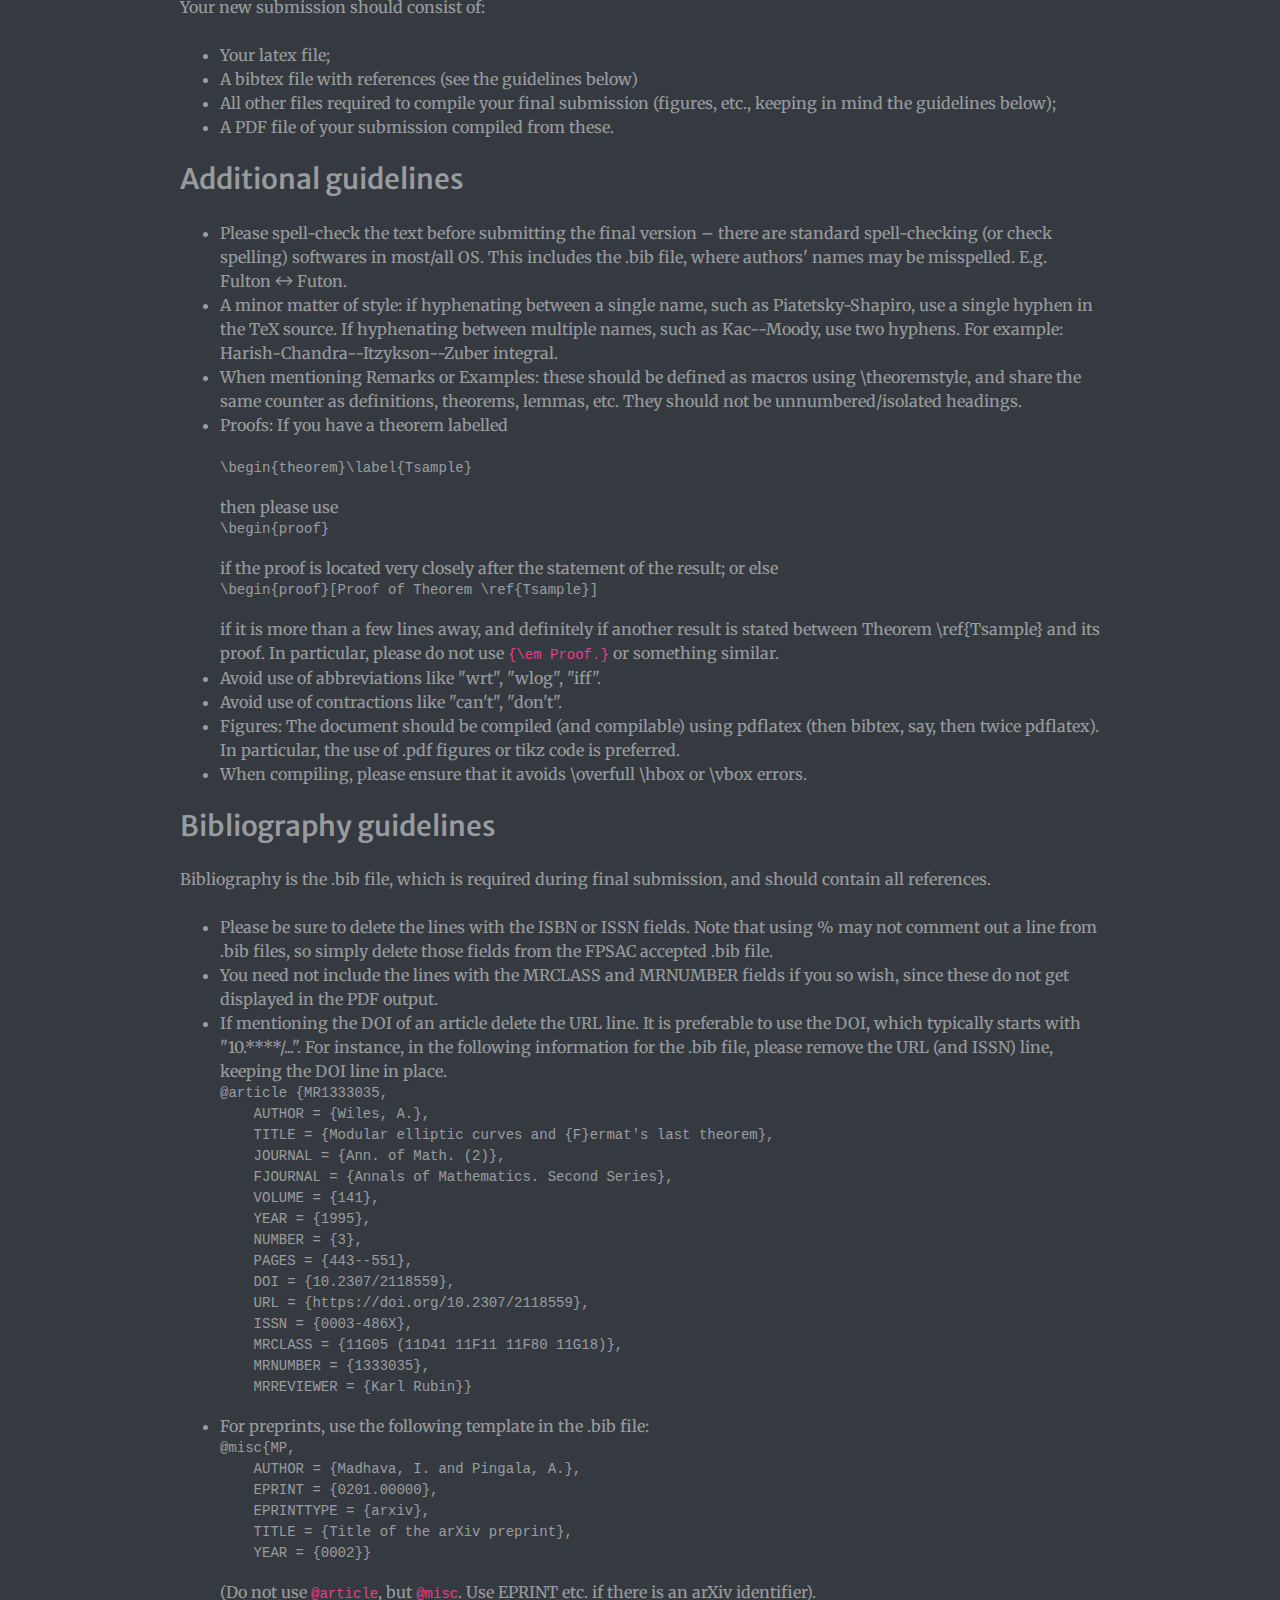
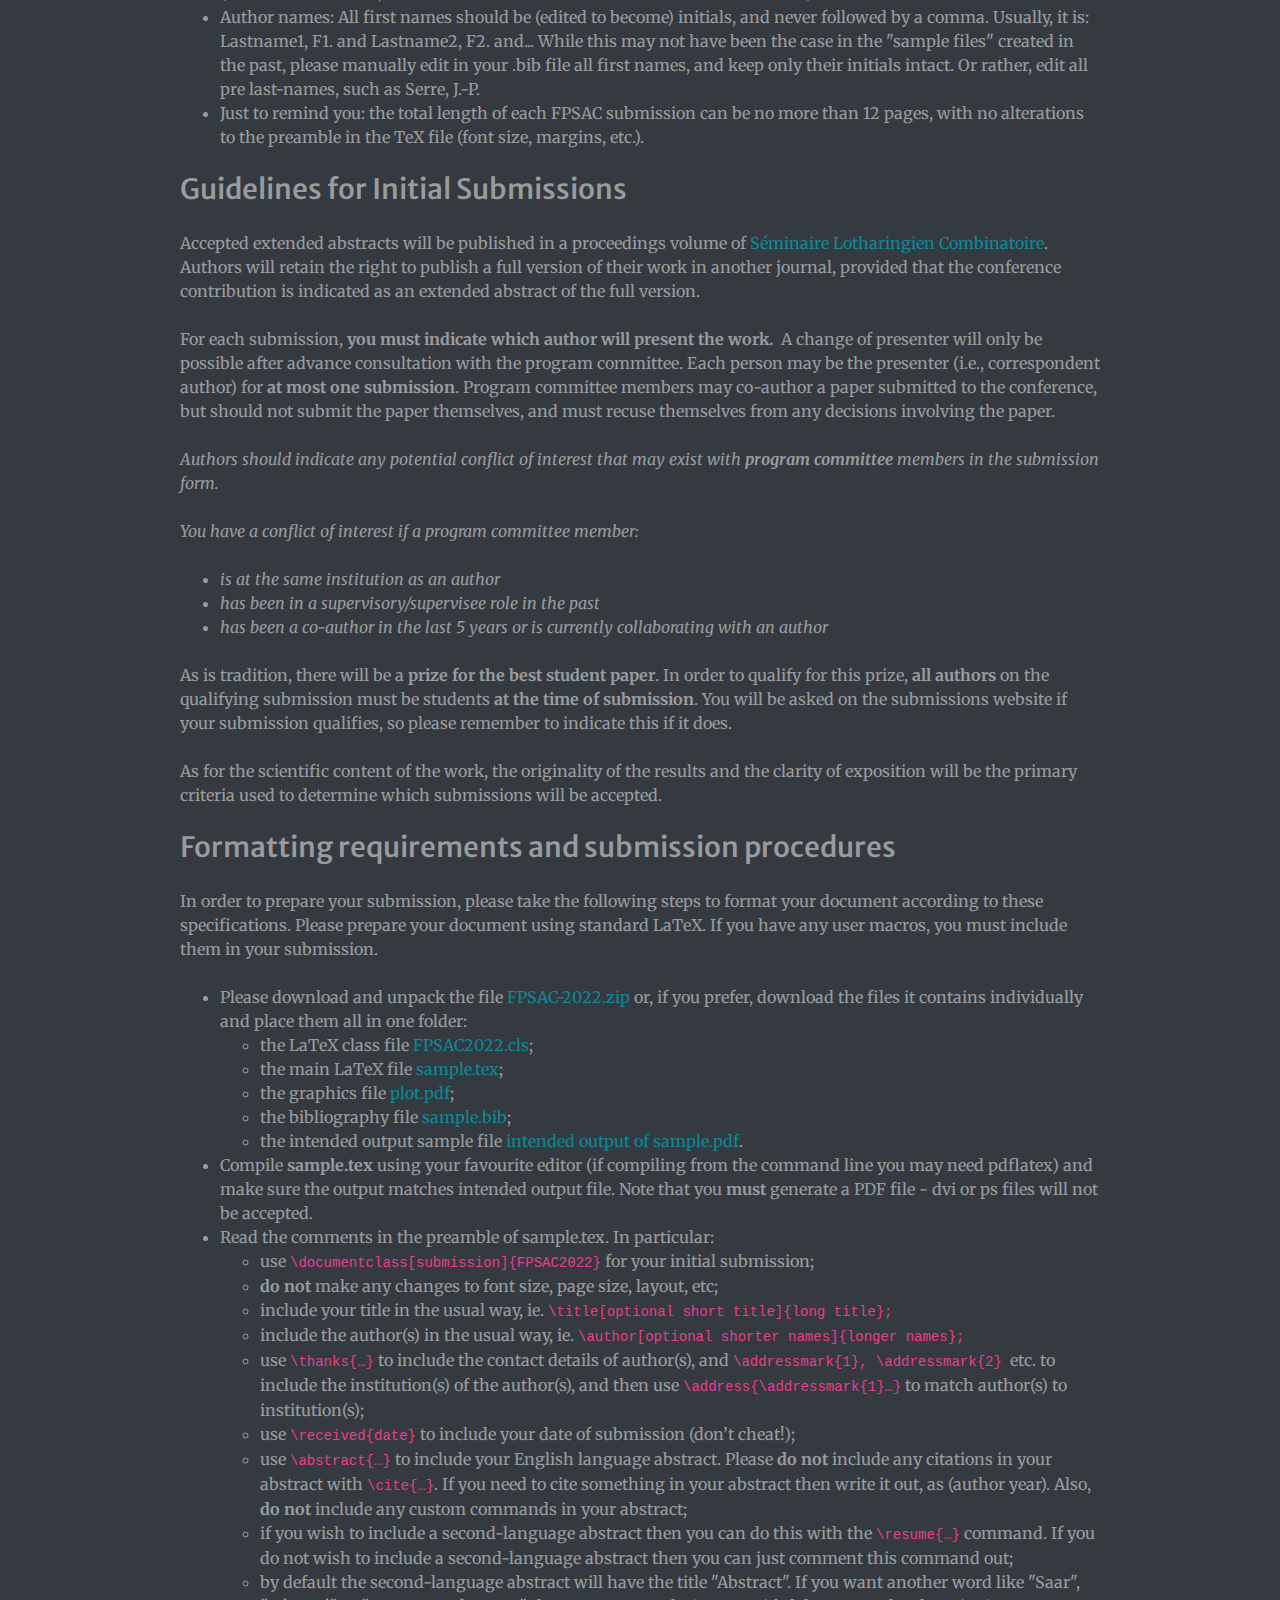
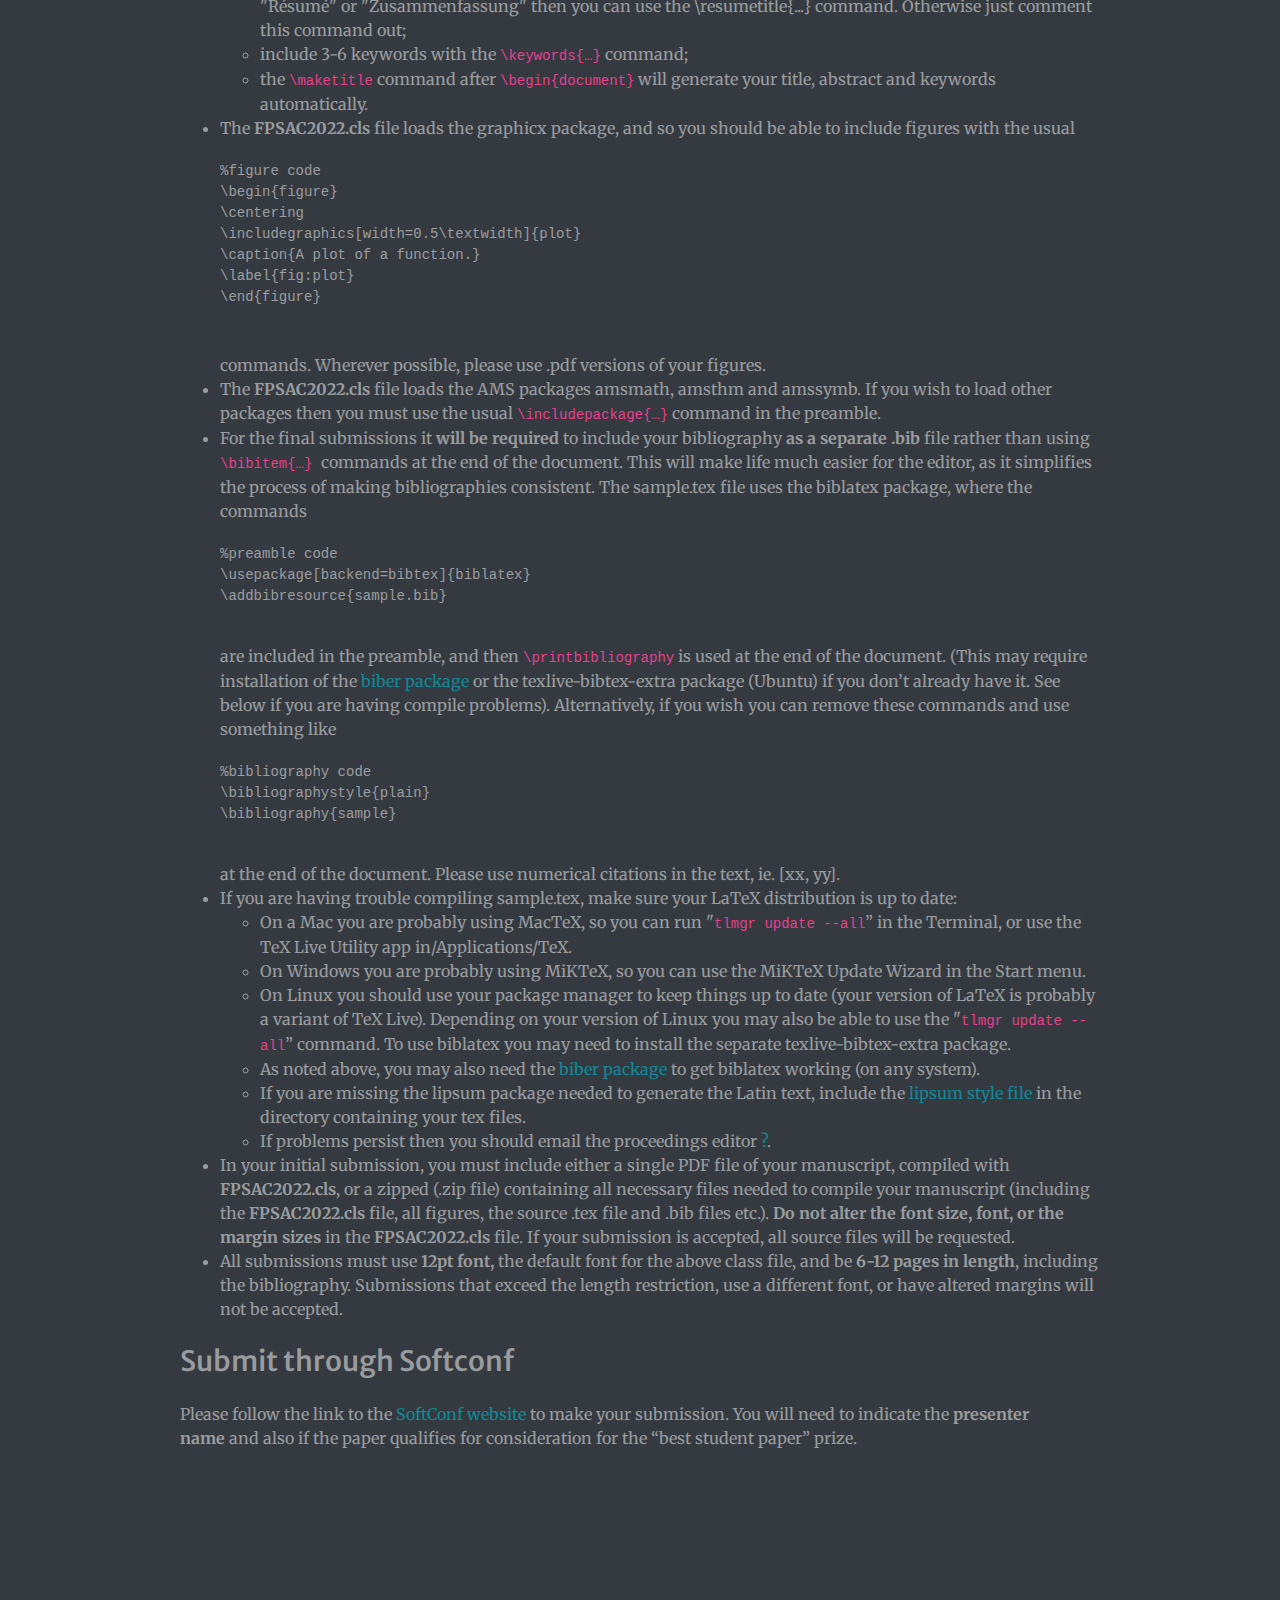
==== commit 5dc6a3f7: "Fixed a typo in the hiking section intro" ====
--- a/startbootstrap-creative-gh-pages/index.html
+++ b/startbootstrap-creative-gh-pages/index.html
@@ -801,7 +801,7 @@
 	       <p class="text mb-6">
 		The areas around Bangalore offer a plethora of hiking trails, that offer beautiful vistas. Atop these hills one comes face to face
 		with lakes, verdant greens, cityscapes, temples, or the ruins of historic forts. For more information about hikes and treks around Bangalore visit
-		Karnataka state's eco tourism <a href="https://www.karnatakaecotourism.com/">w</a>. Since the conference is taking placebeing scheduled in the
+		Karnataka state's eco tourism <a href="https://www.karnatakaecotourism.com/">website</a>. Since the conference is taking placebeing scheduled in the
 		monsoon season hiking is generally a dangerous activity, so be sure to check the weather if you plan to go on a hike.
 	        
 	       <ul class="text mb-6">
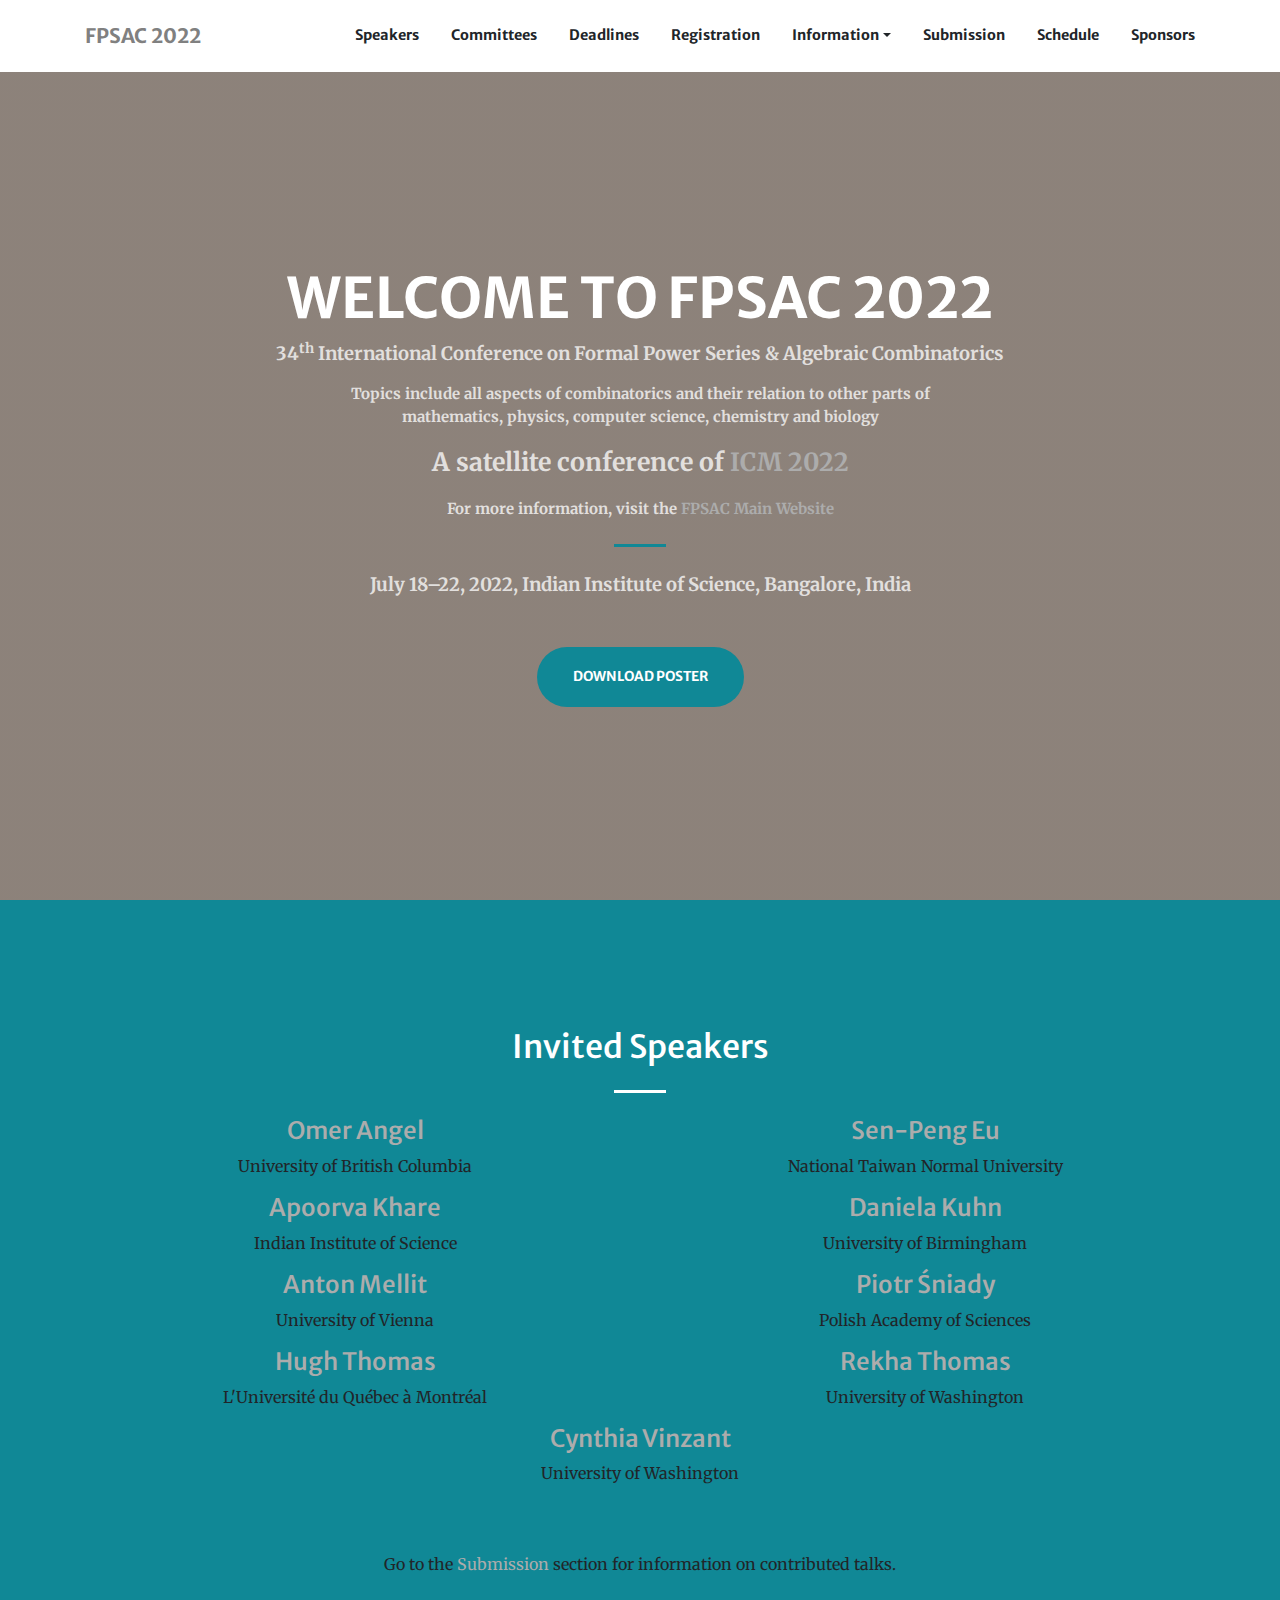
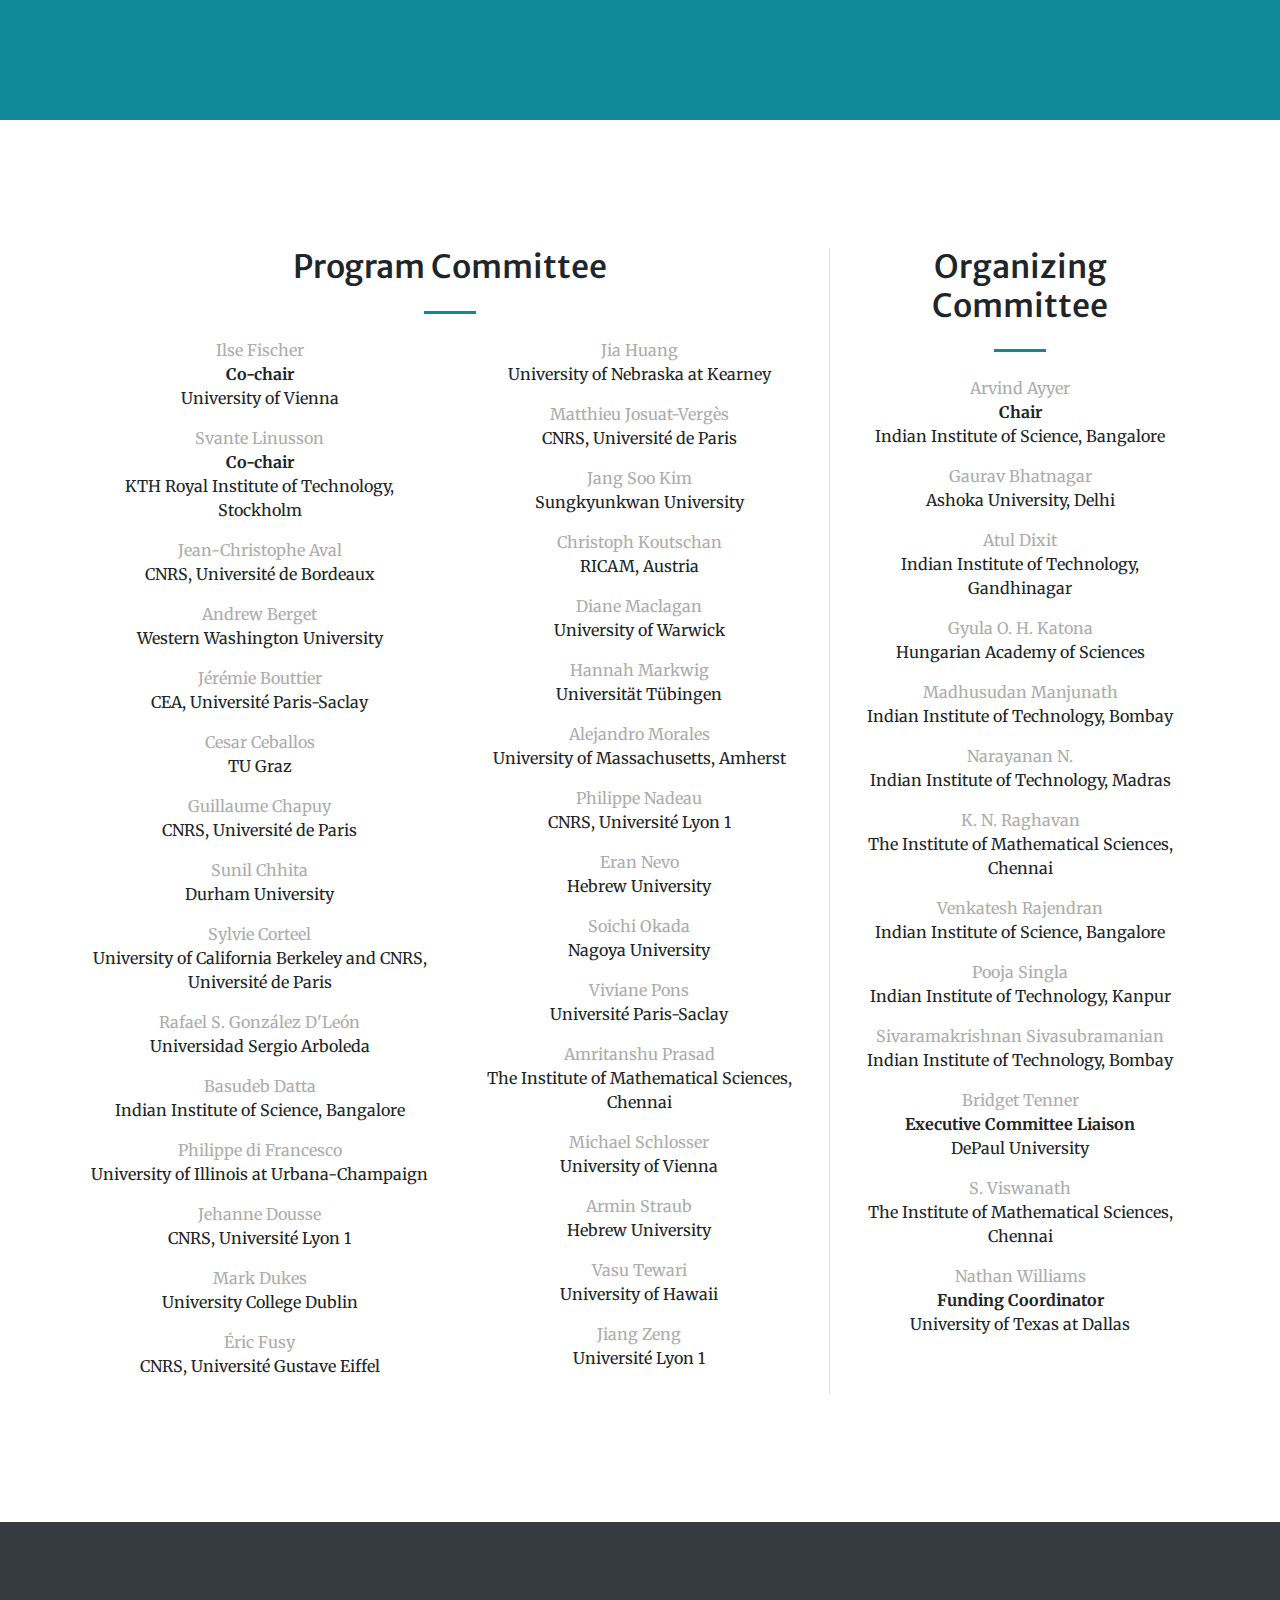
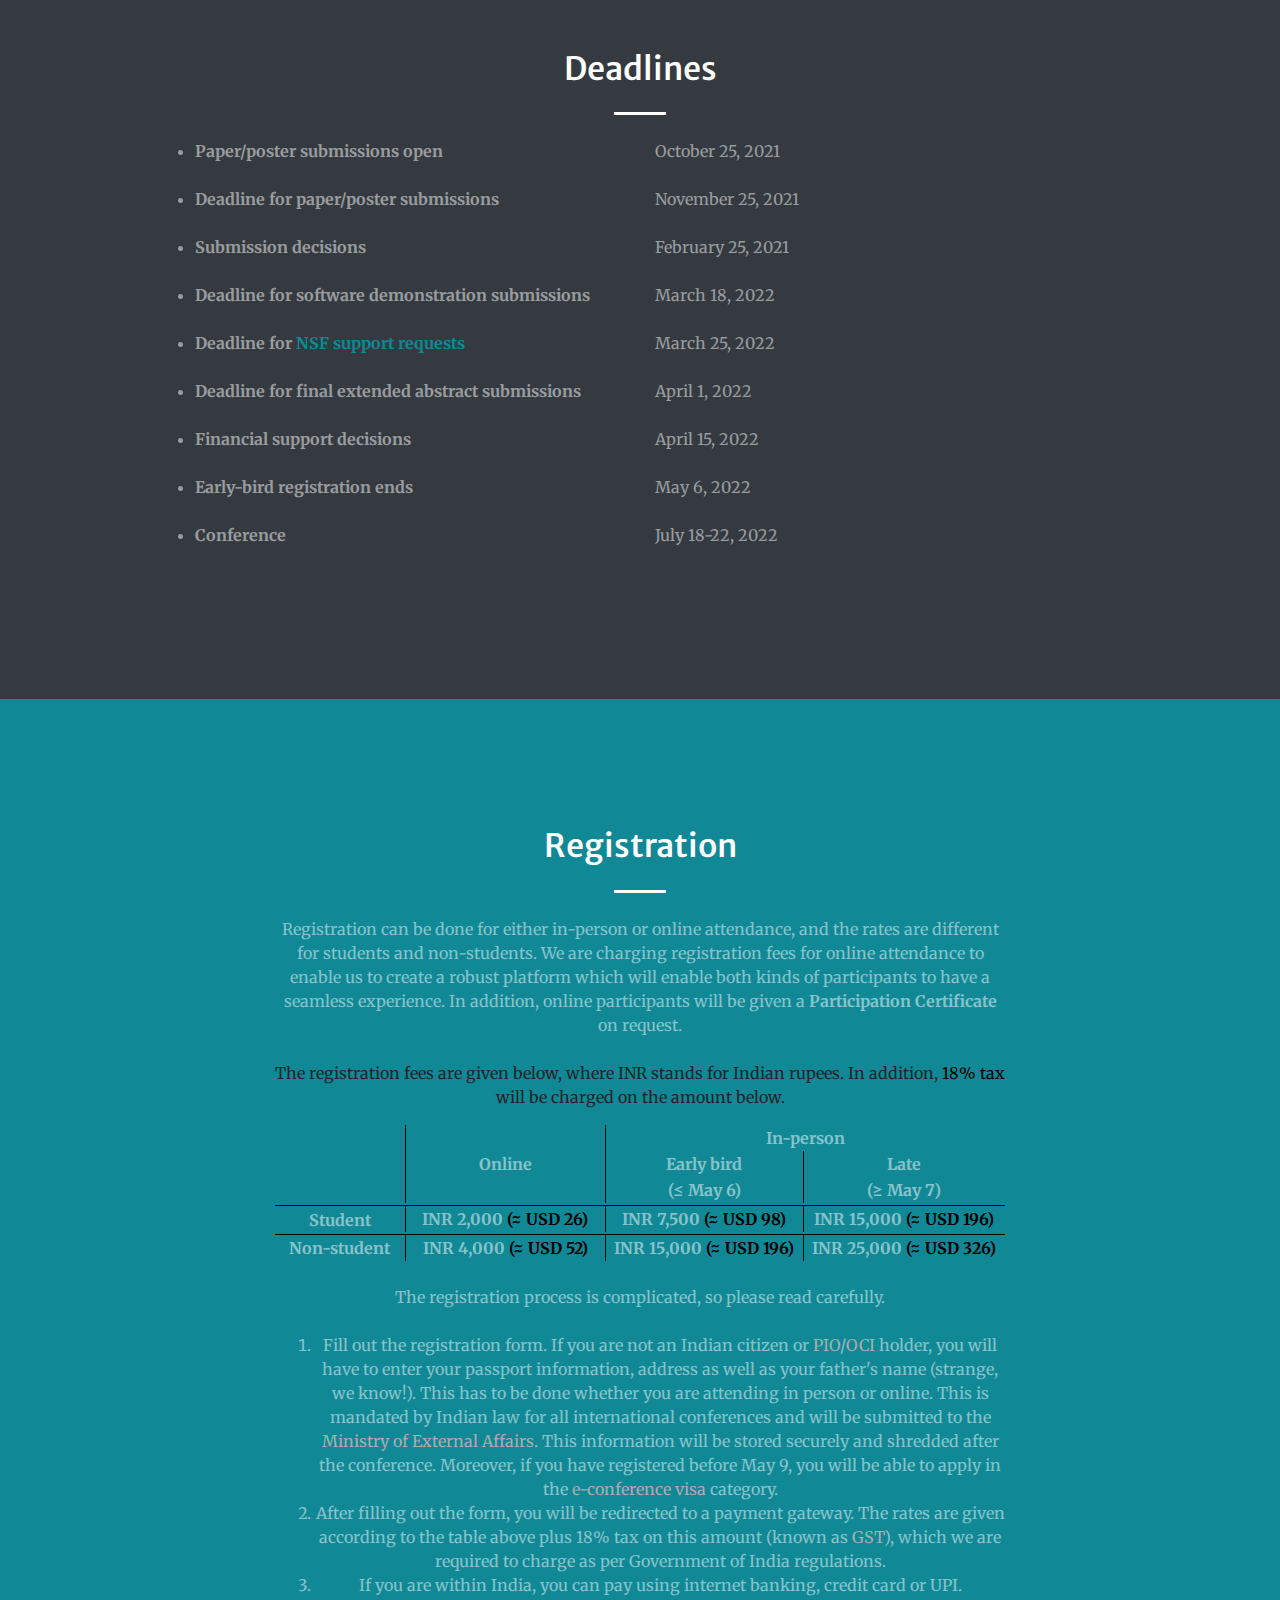
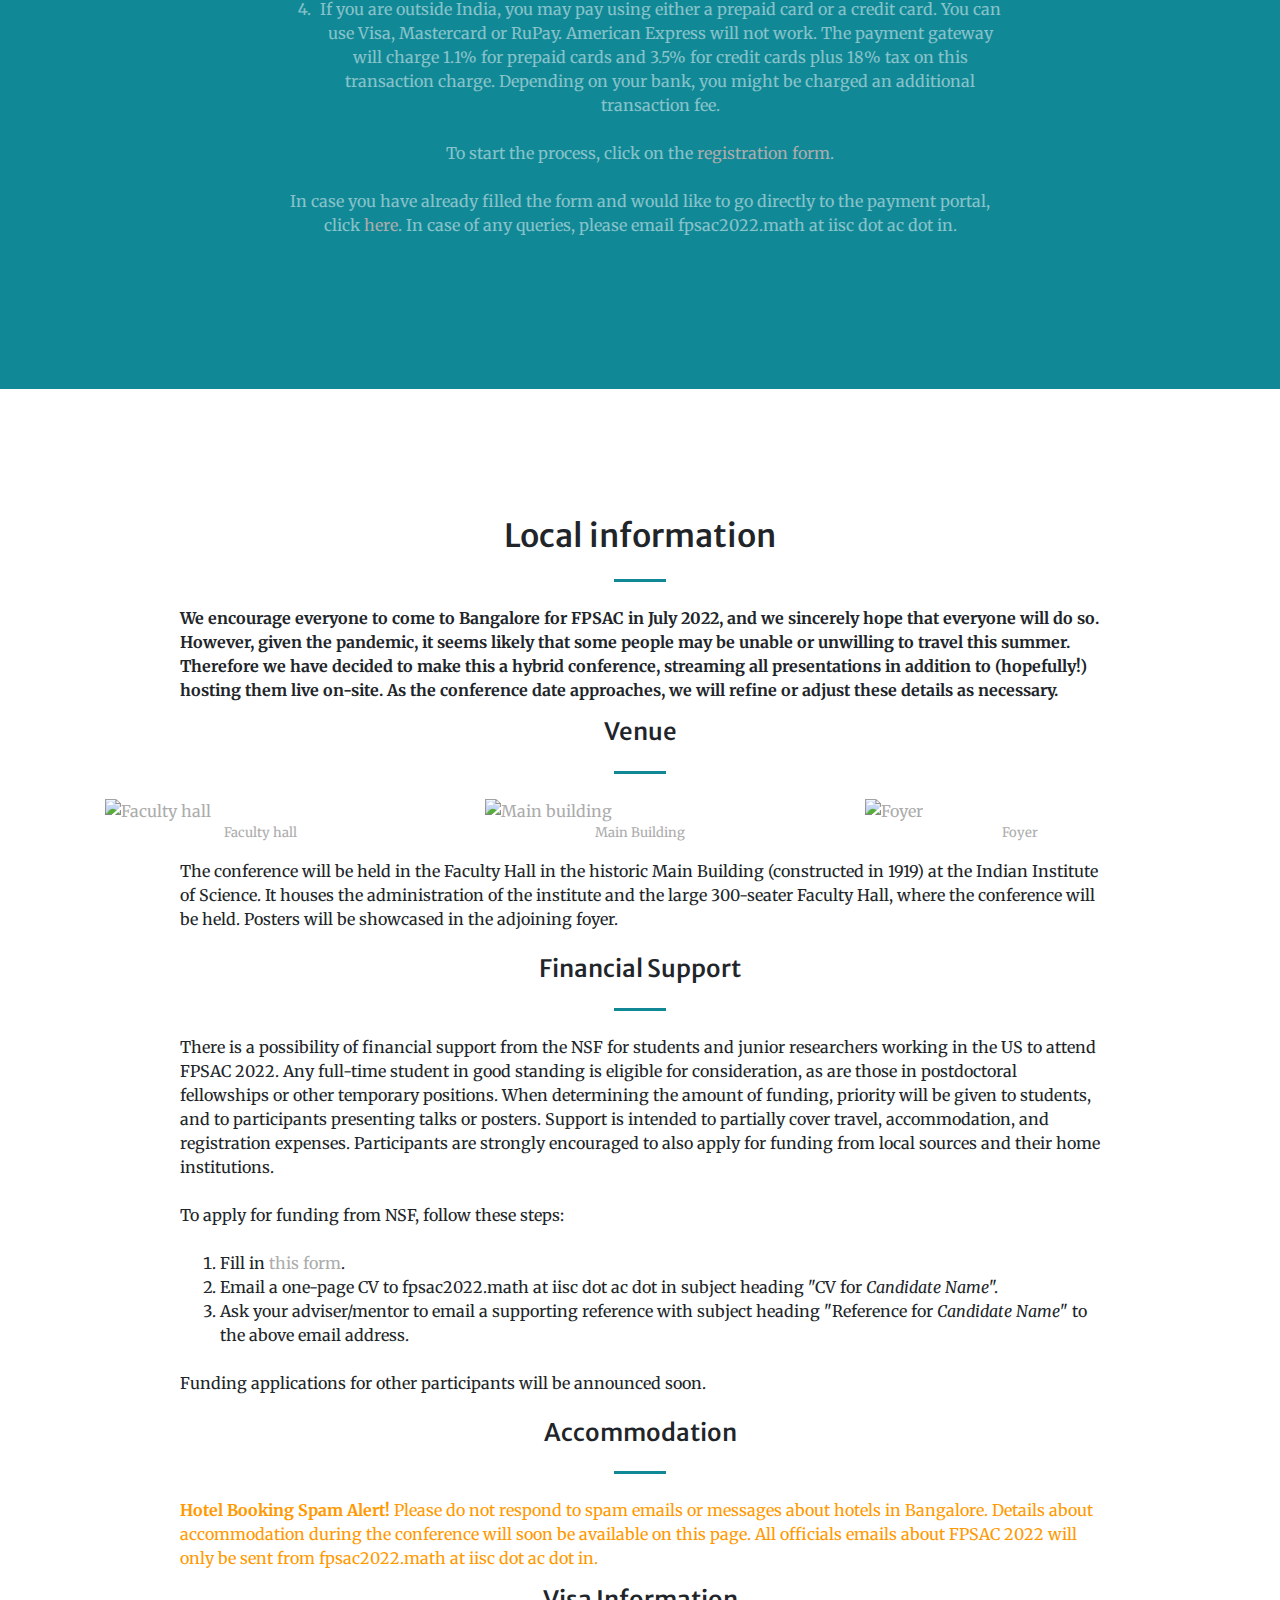
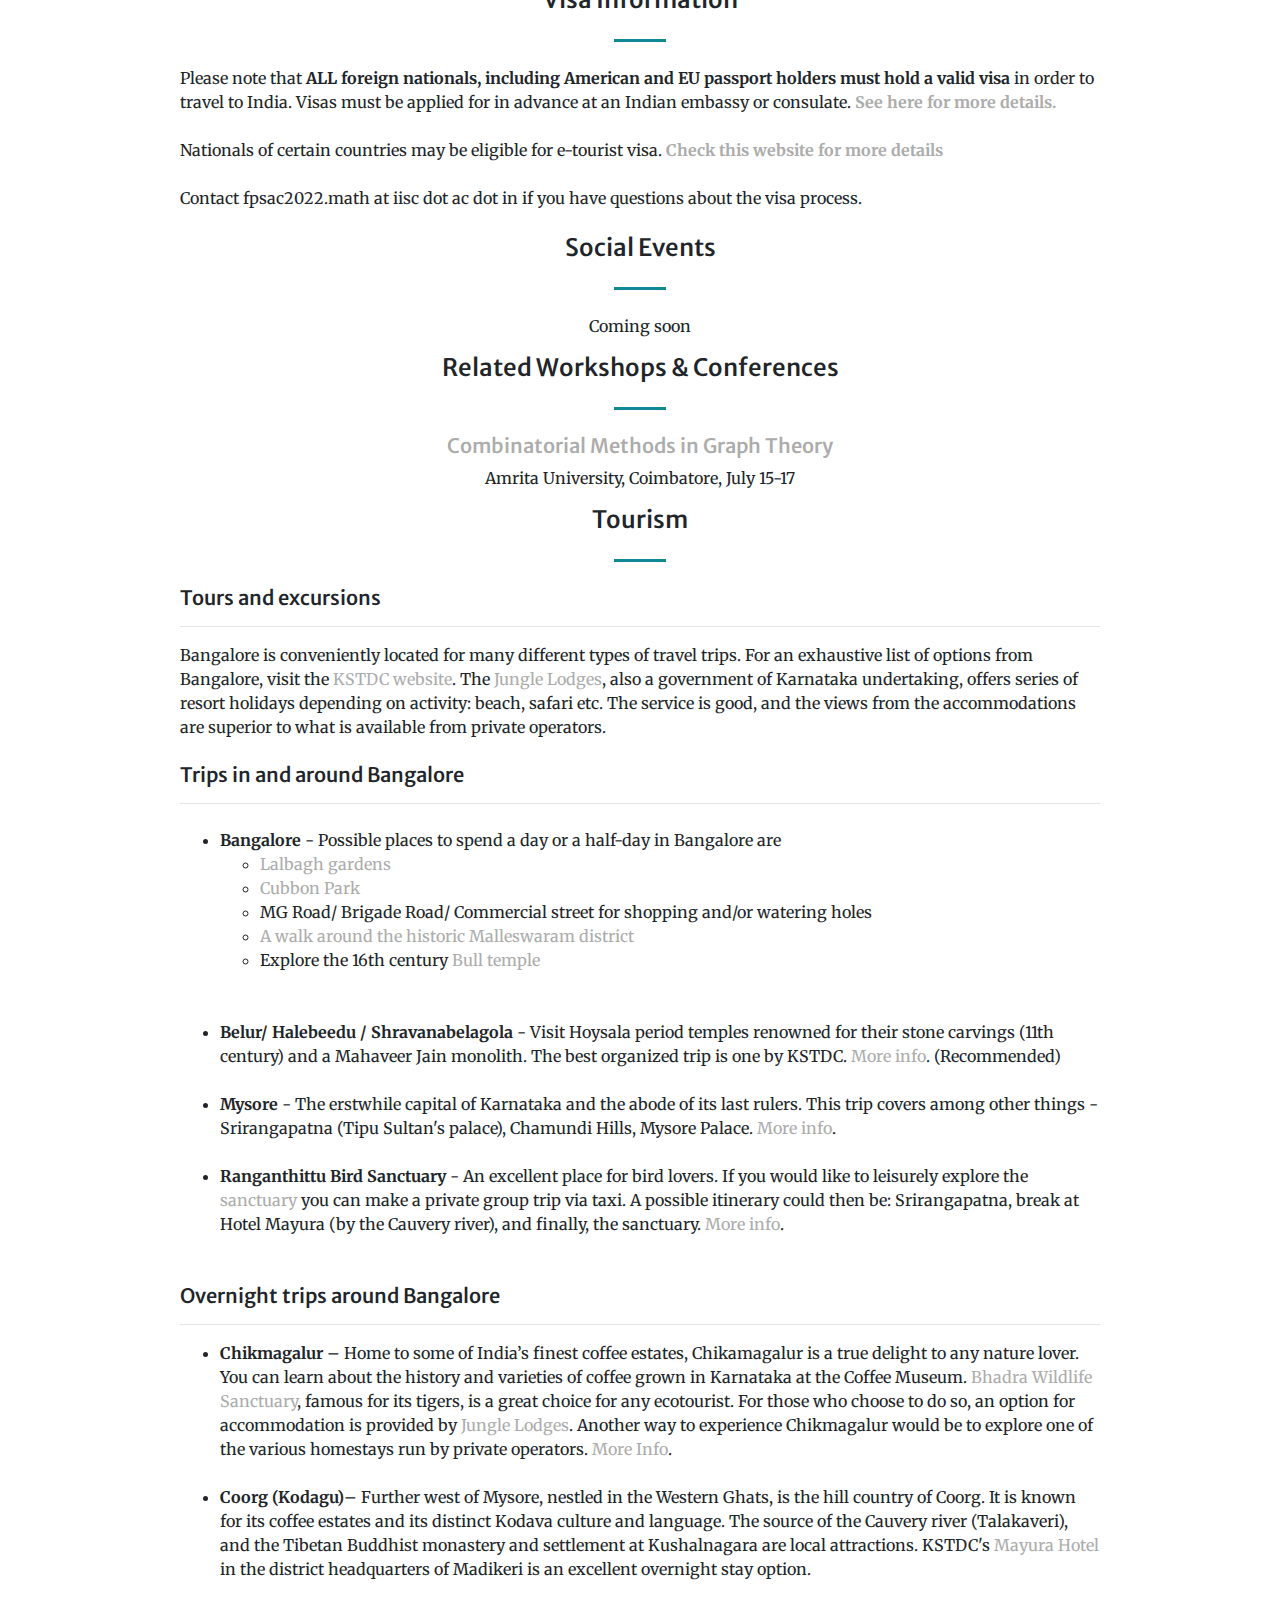
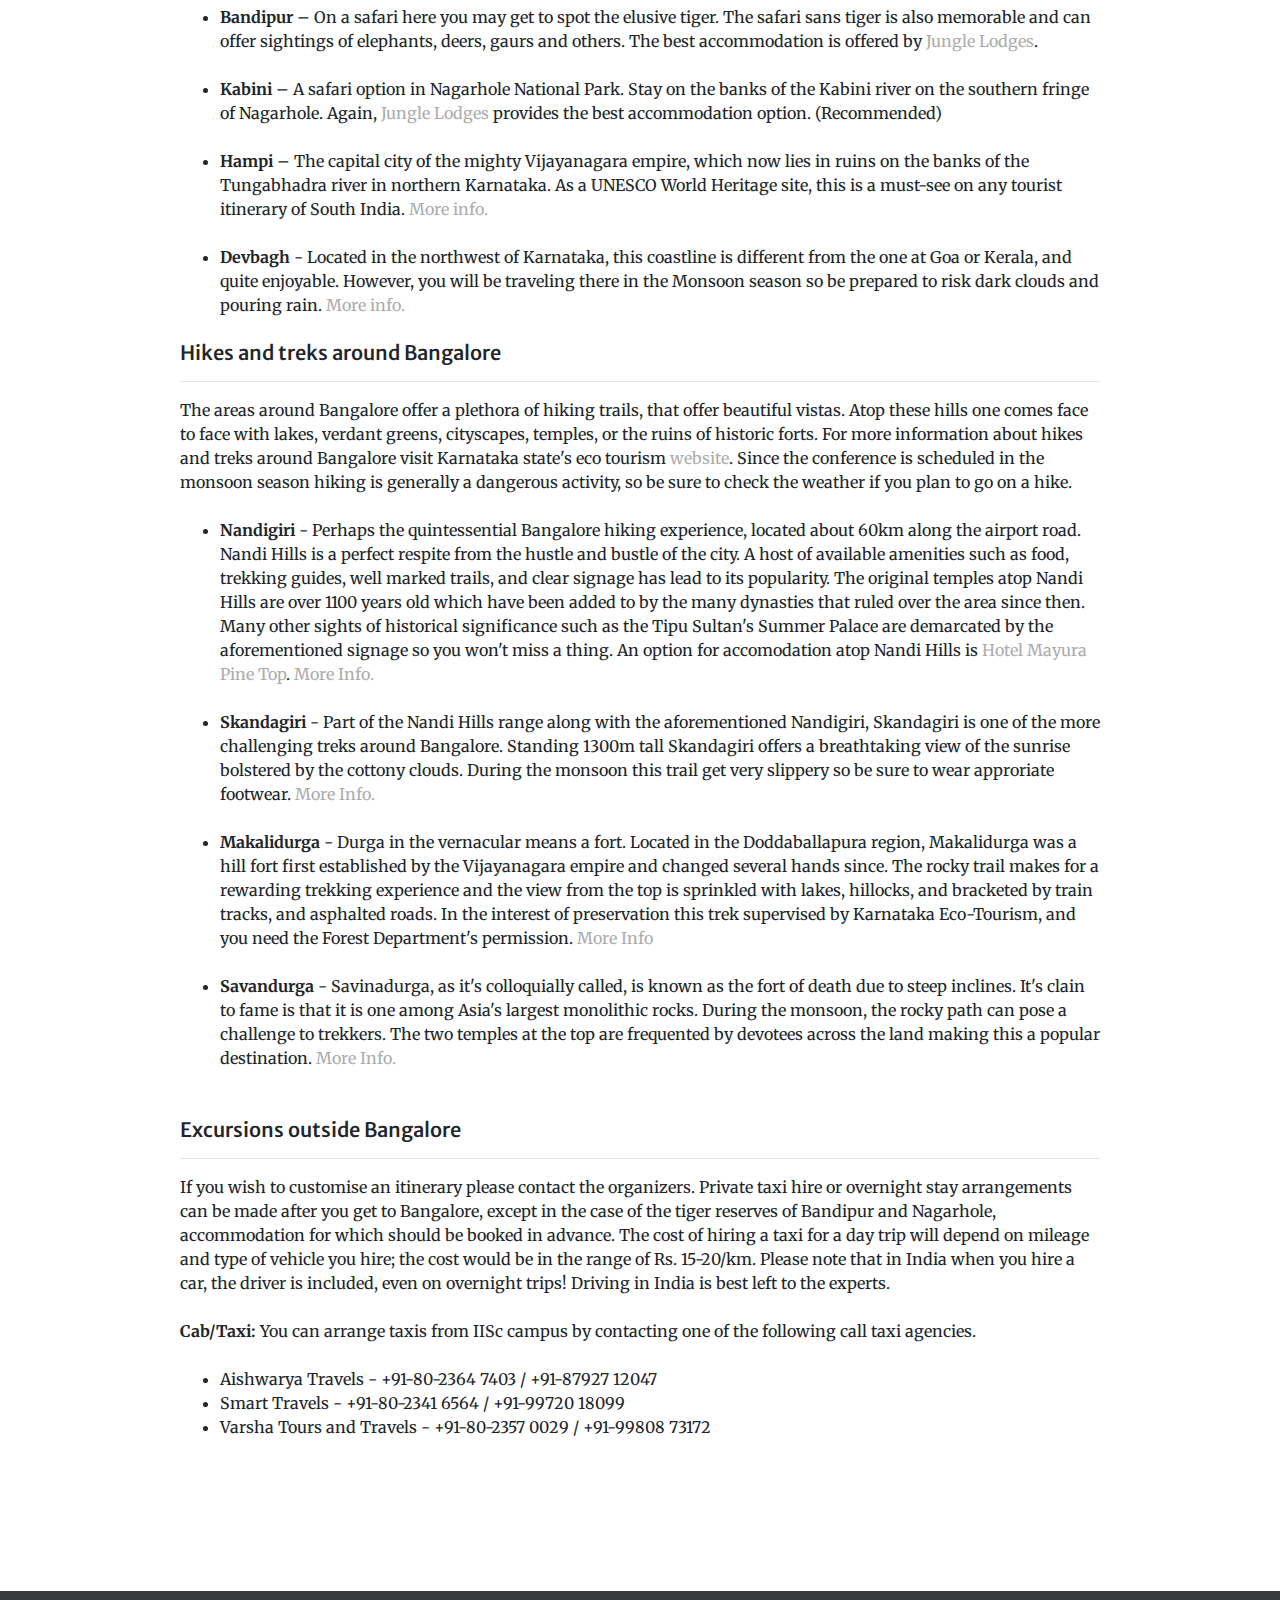
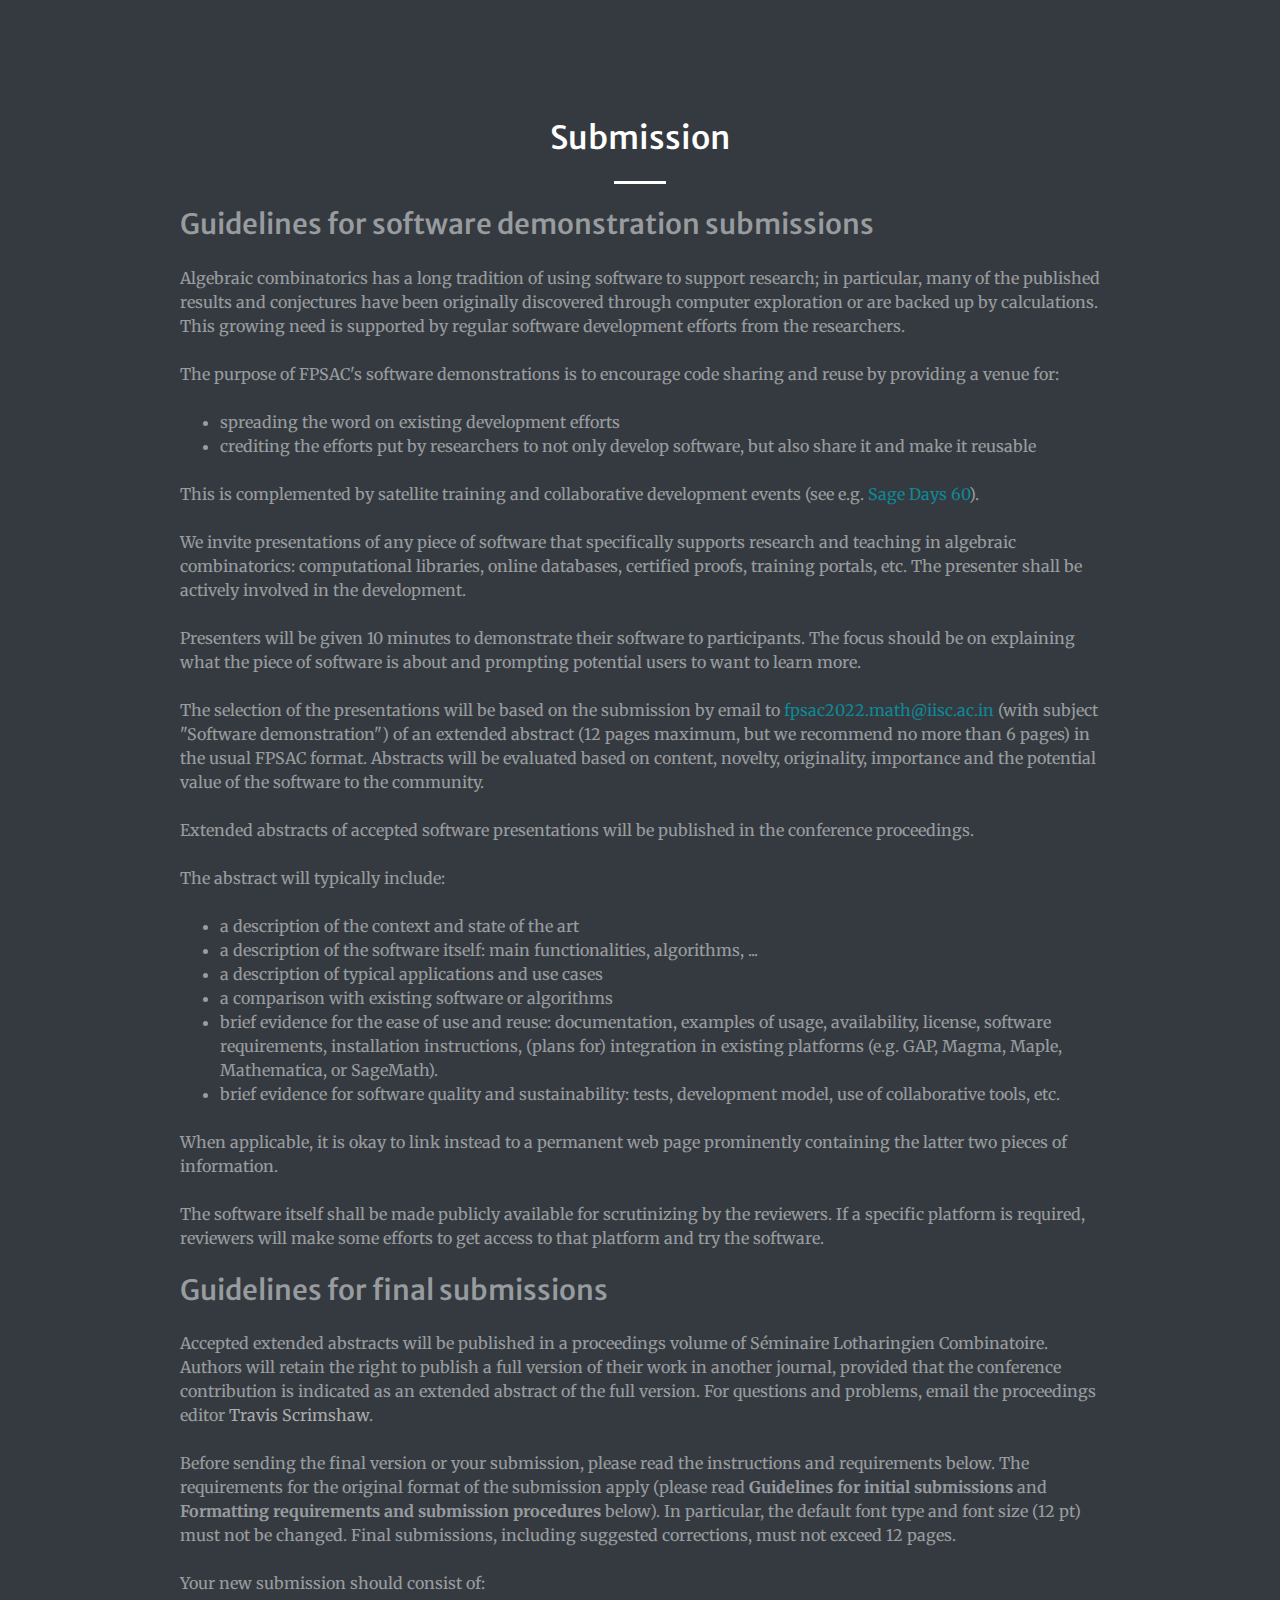
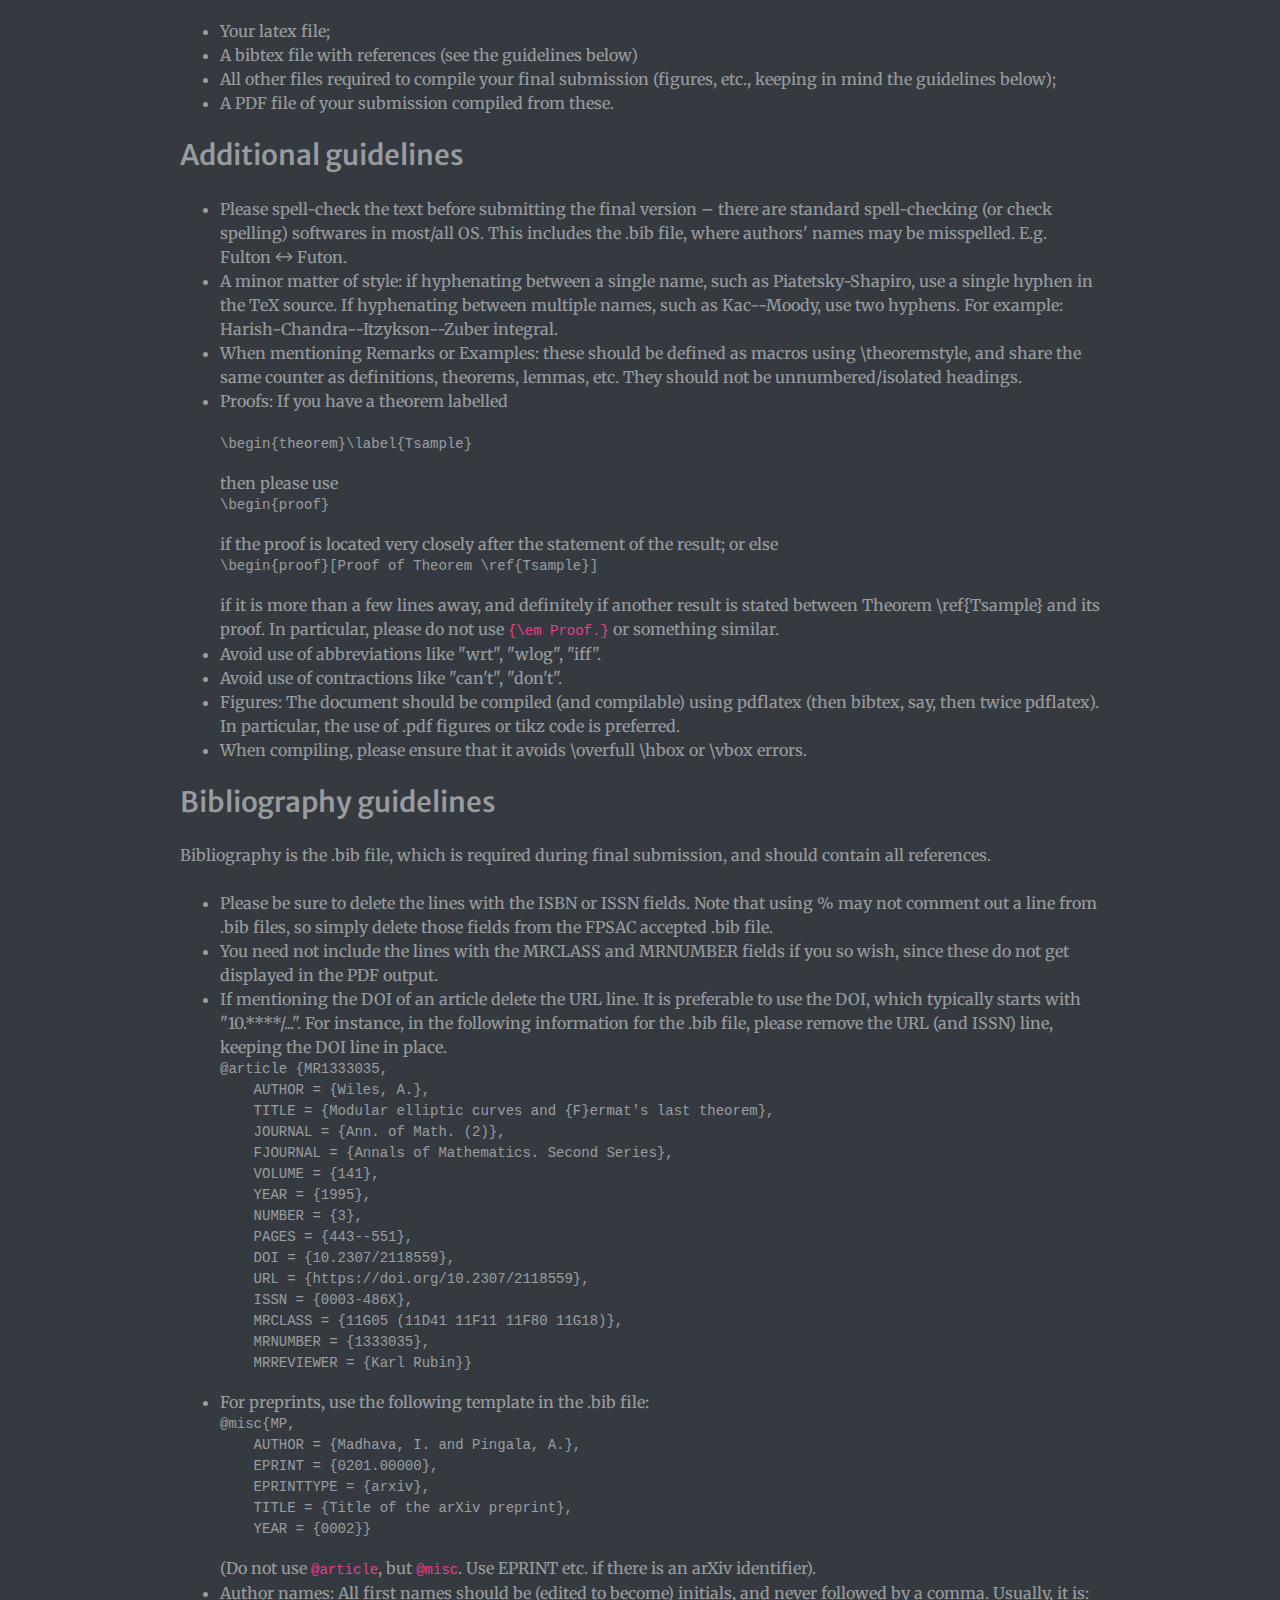
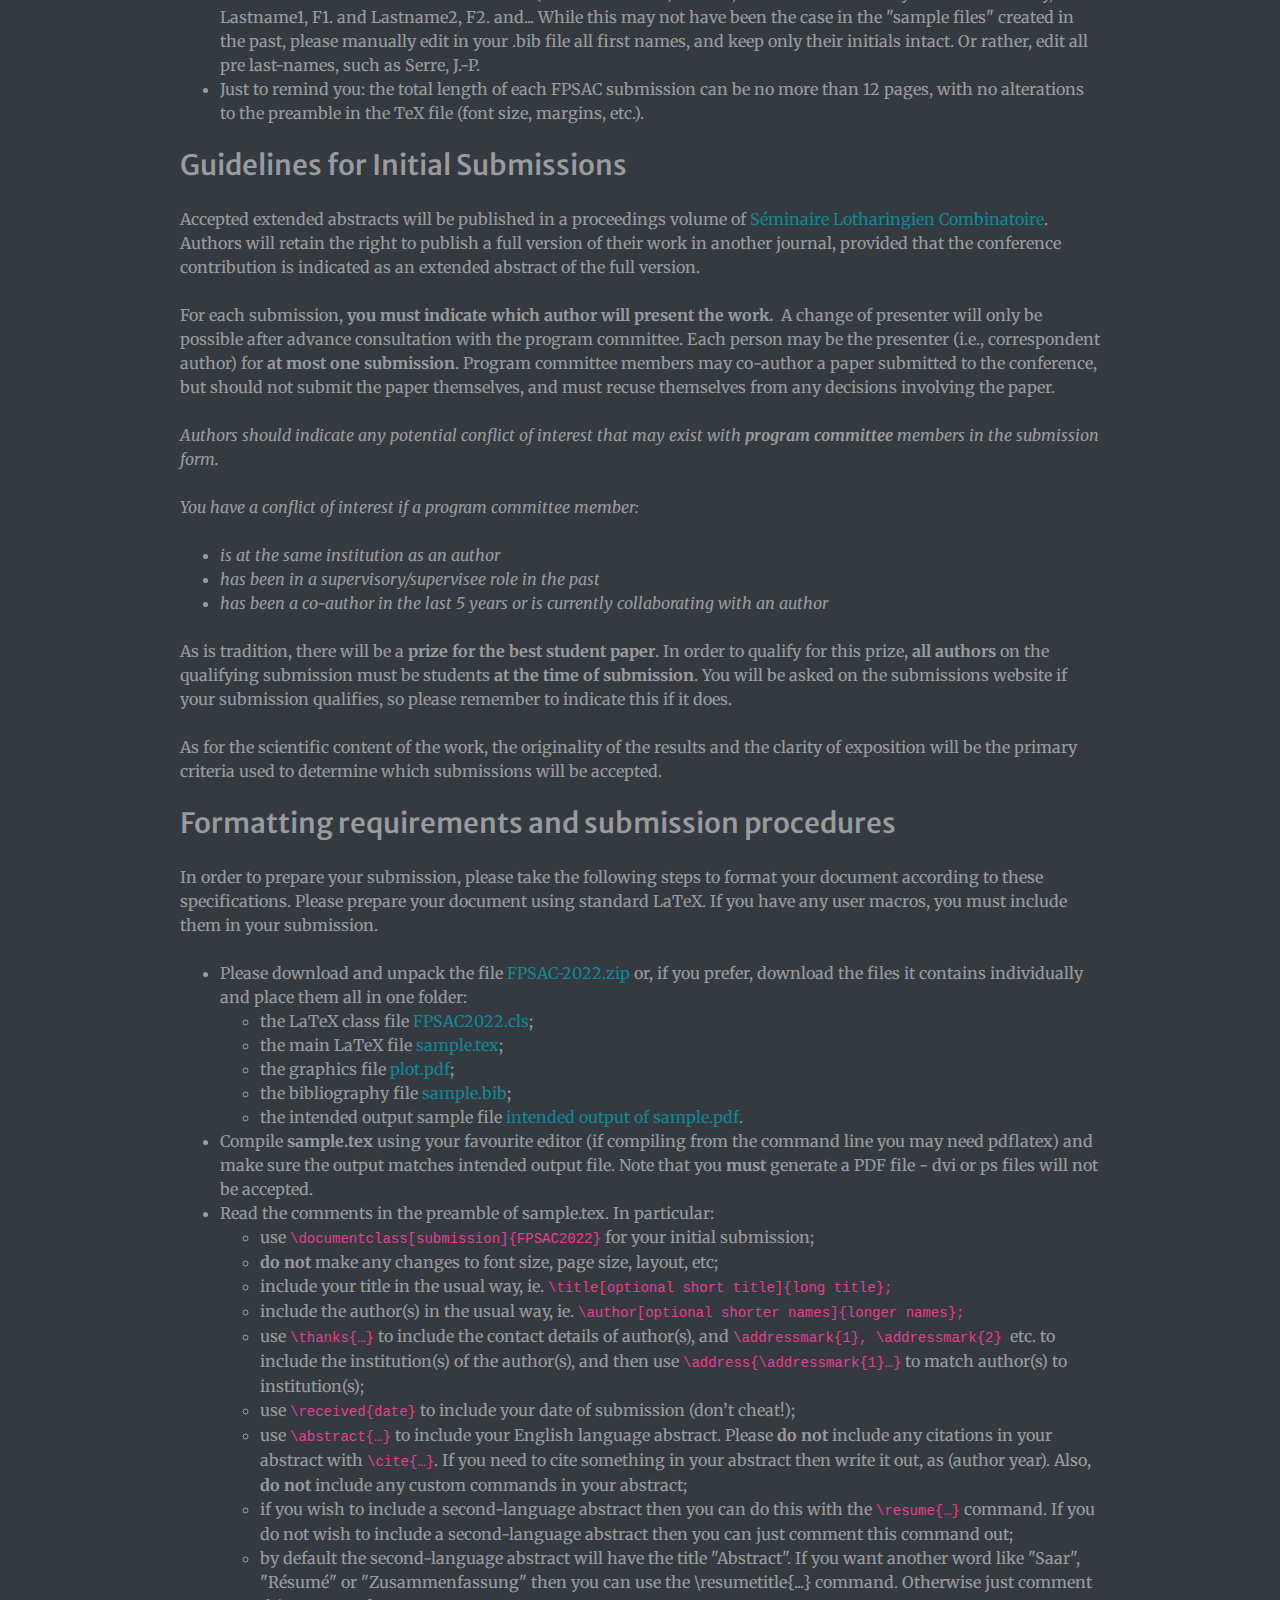
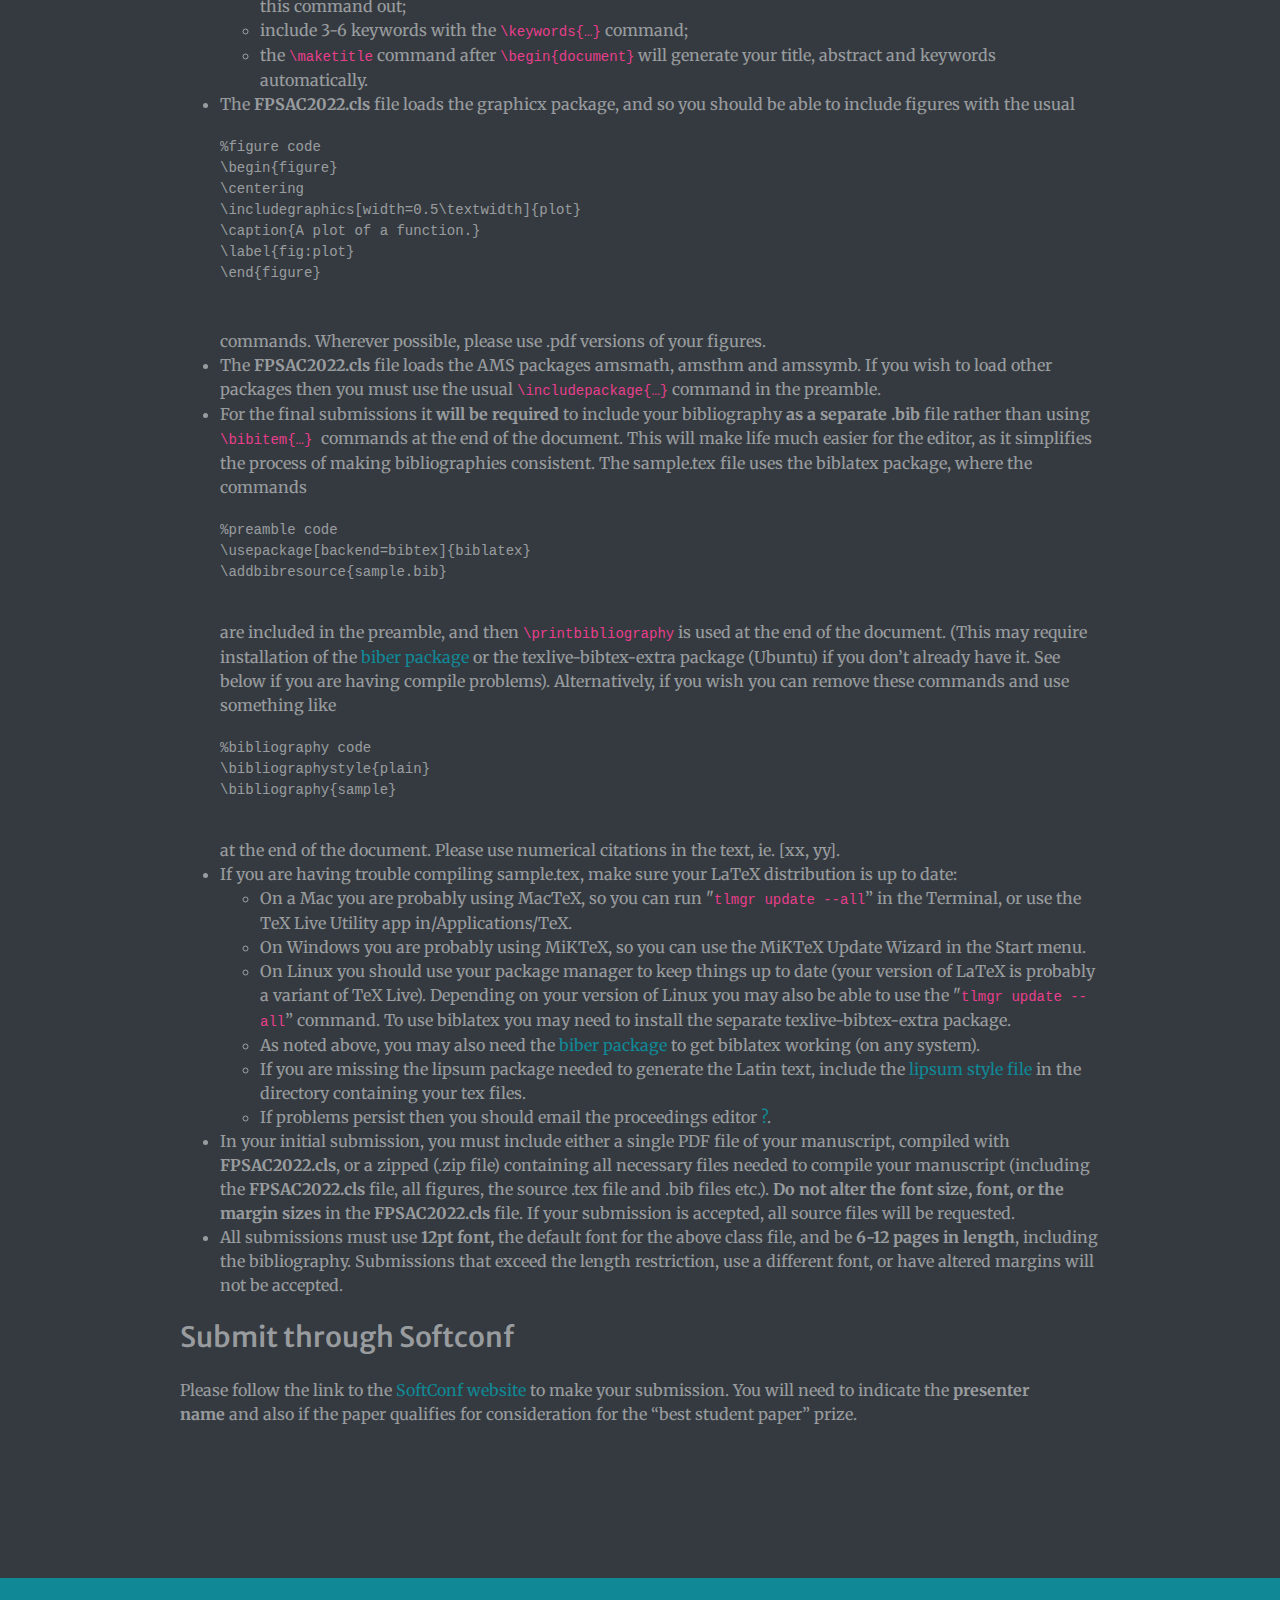
==== commit 481b0282: "Fixed typo in the hiking section" ====
--- a/startbootstrap-creative-gh-pages/index.html
+++ b/startbootstrap-creative-gh-pages/index.html
@@ -801,7 +801,7 @@
 	       <p class="text mb-6">
 		The areas around Bangalore offer a plethora of hiking trails, that offer beautiful vistas. Atop these hills one comes face to face
 		with lakes, verdant greens, cityscapes, temples, or the ruins of historic forts. For more information about hikes and treks around Bangalore visit
-		Karnataka state's eco tourism <a href="https://www.karnatakaecotourism.com/">website</a>. Since the conference is taking placebeing scheduled in the
+		Karnataka state's eco tourism <a href="https://www.karnatakaecotourism.com/">website</a>. Since the conference is scheduled in the
 		monsoon season hiking is generally a dangerous activity, so be sure to check the weather if you plan to go on a hike.
 	        
 	       <ul class="text mb-6">
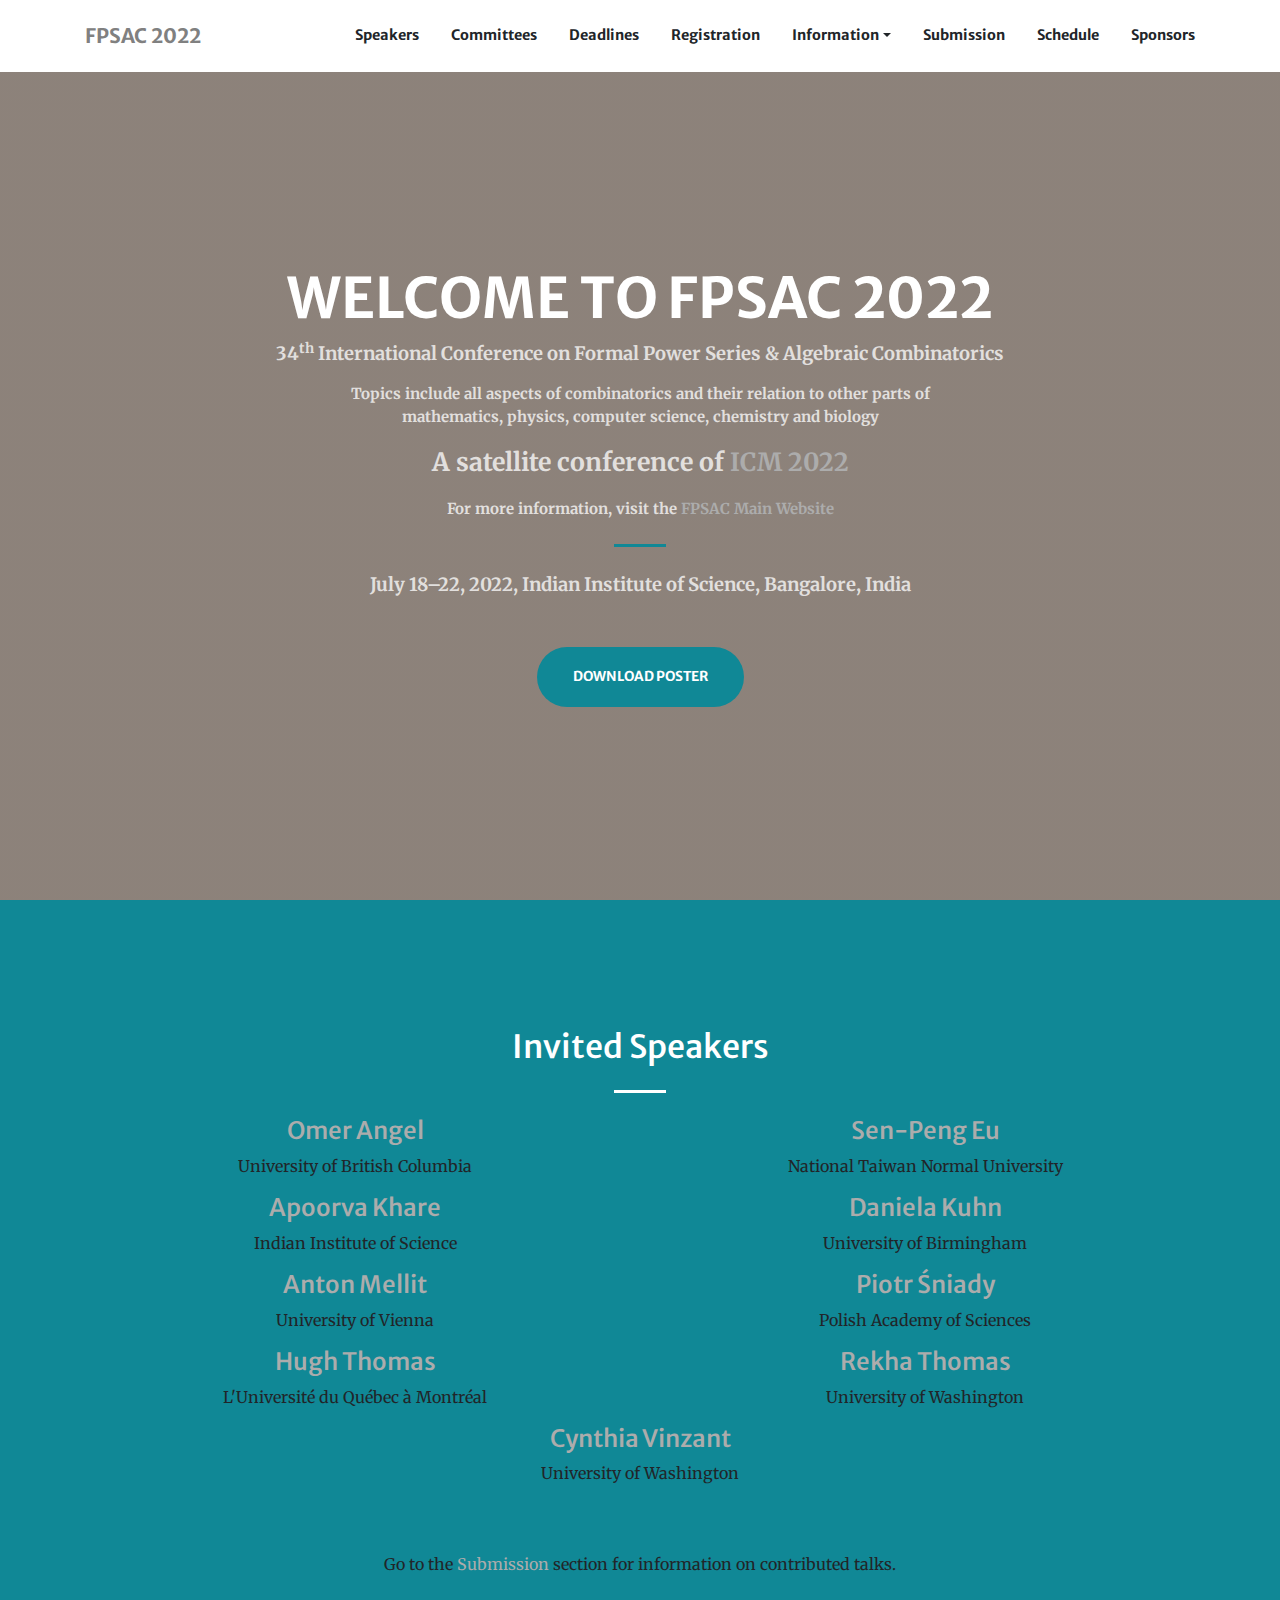
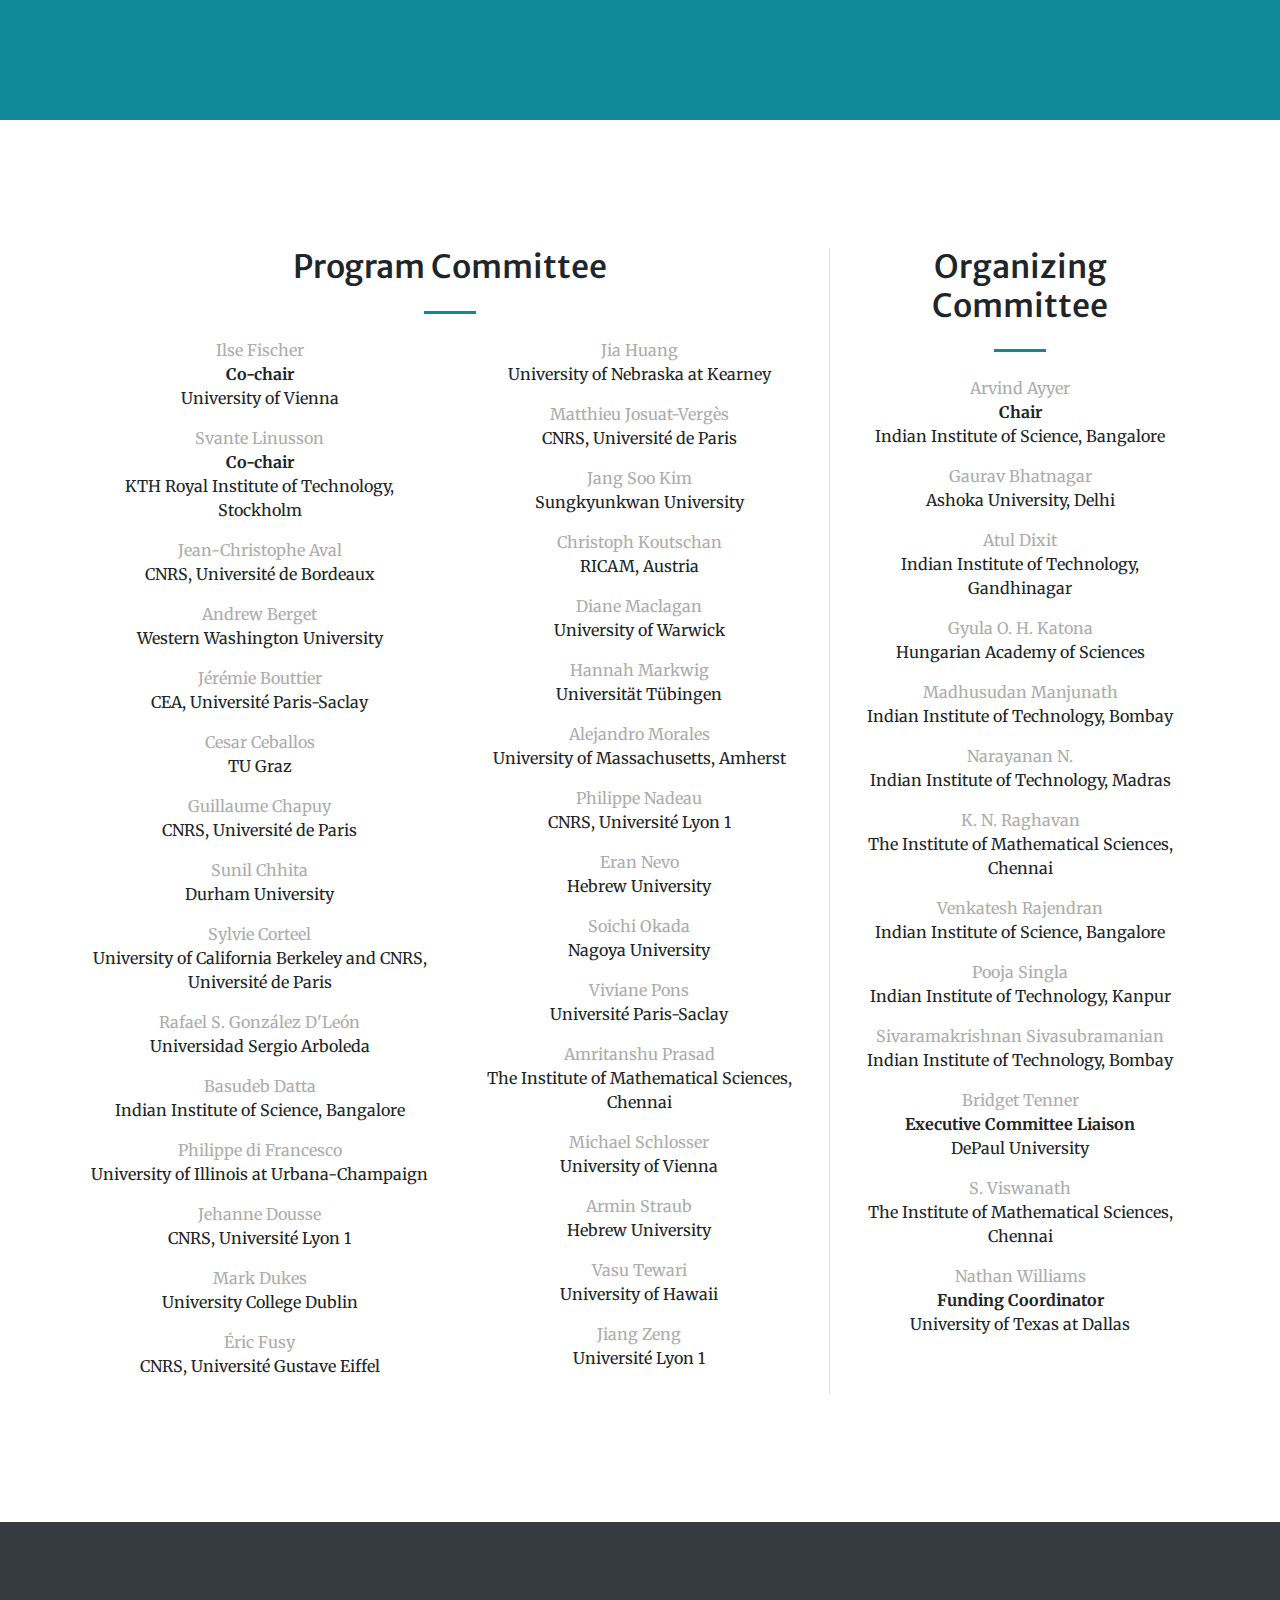
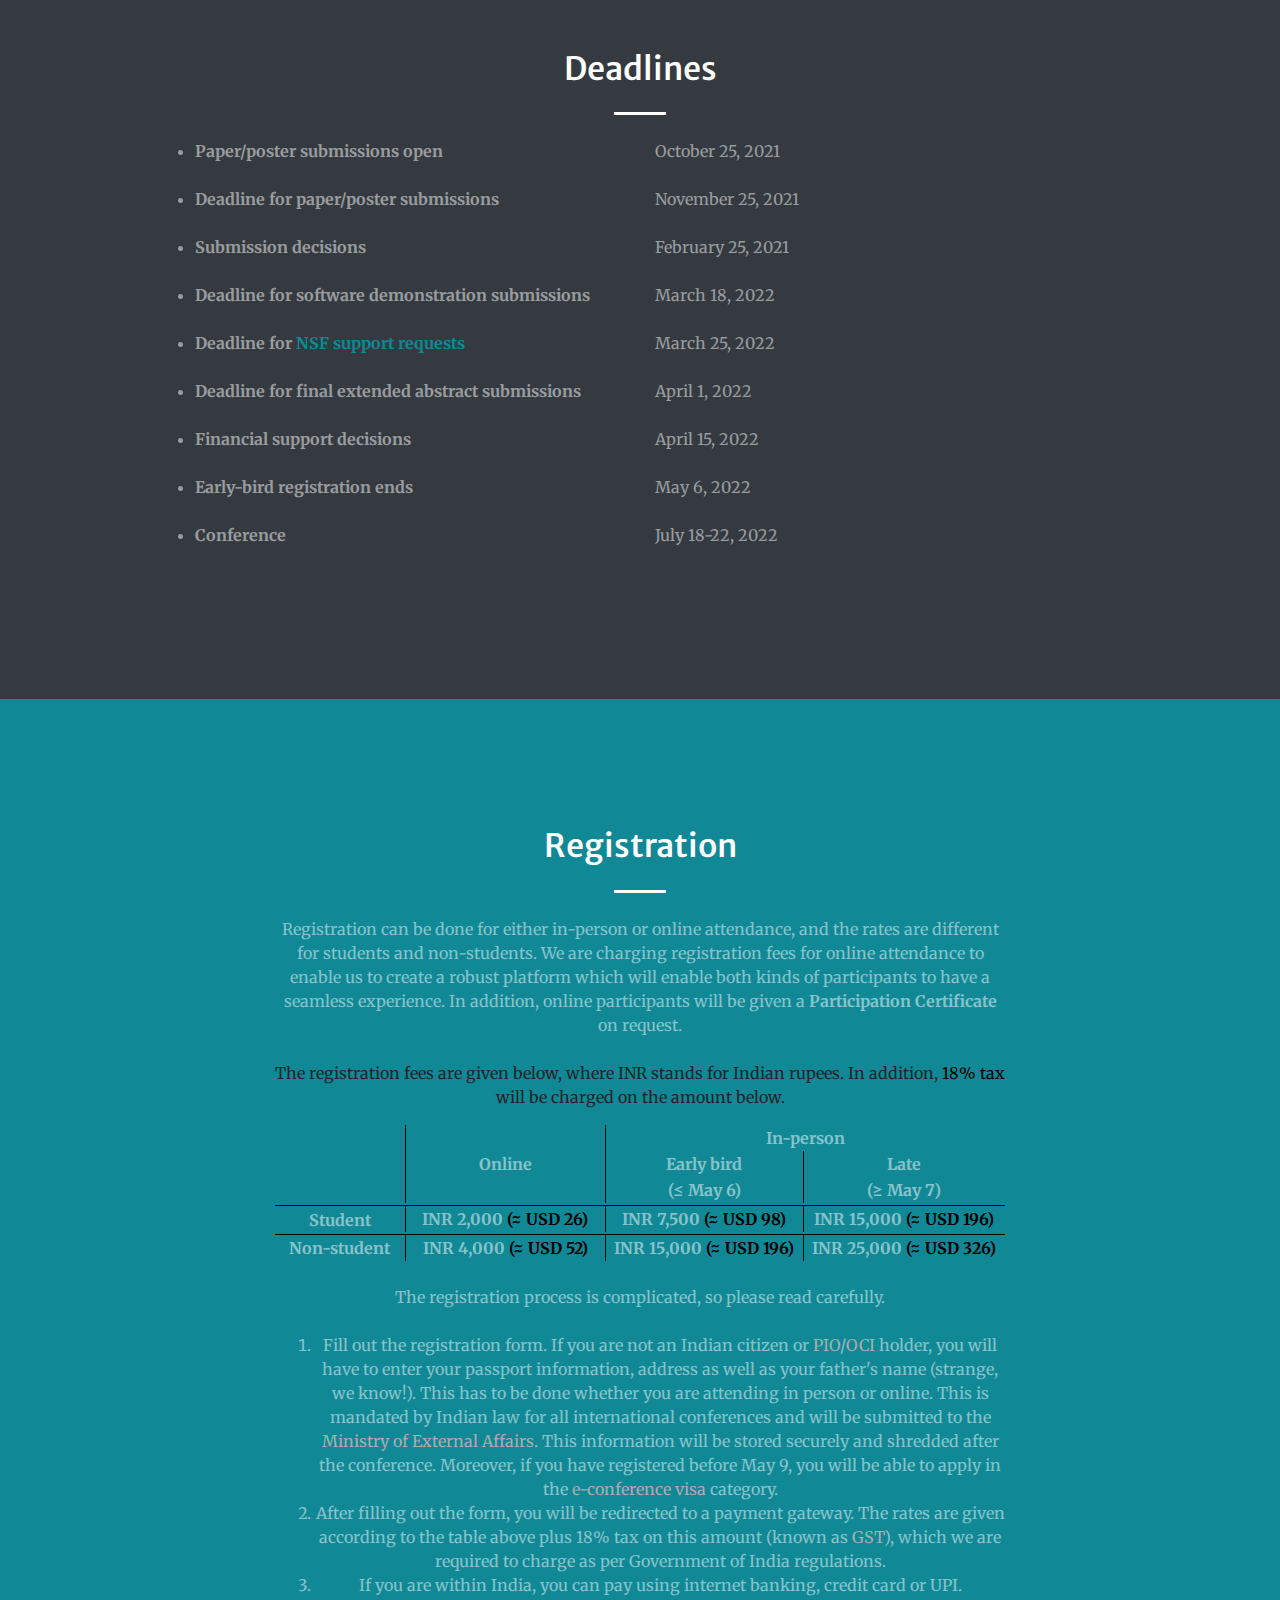
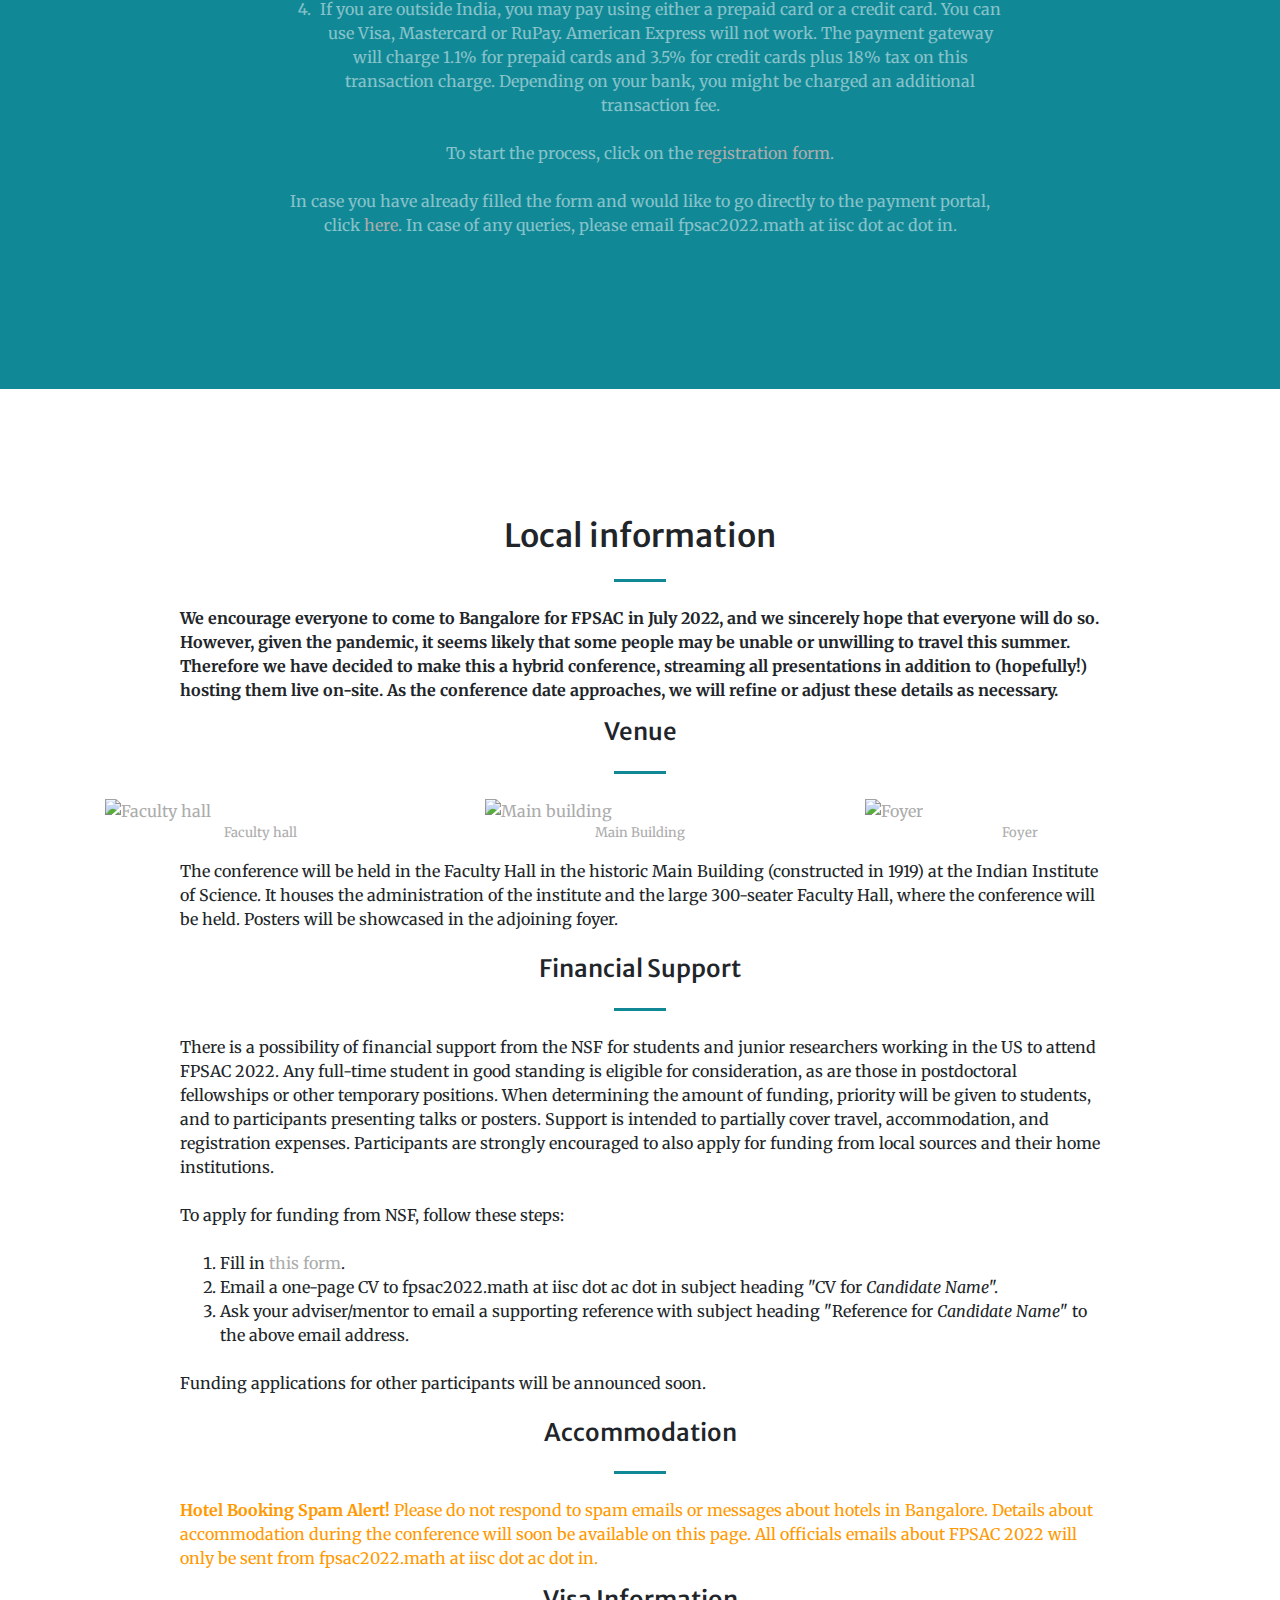
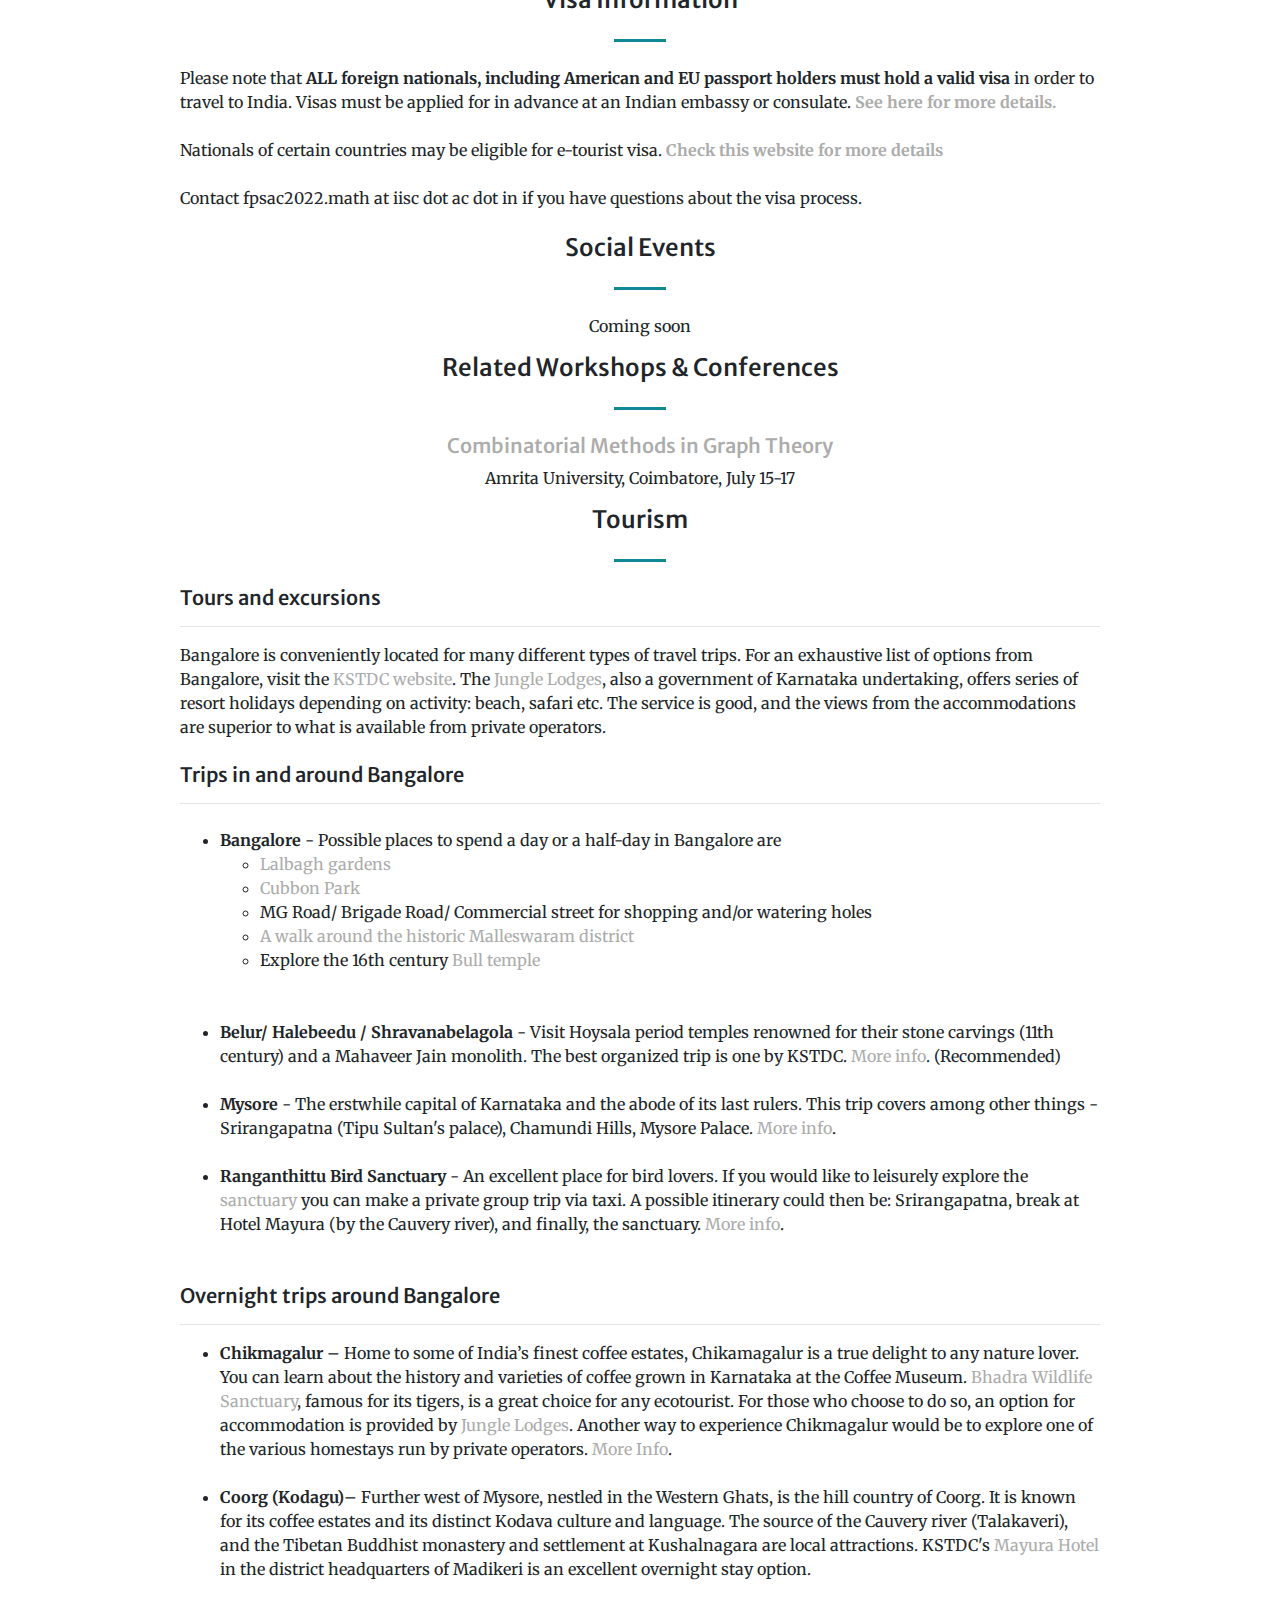
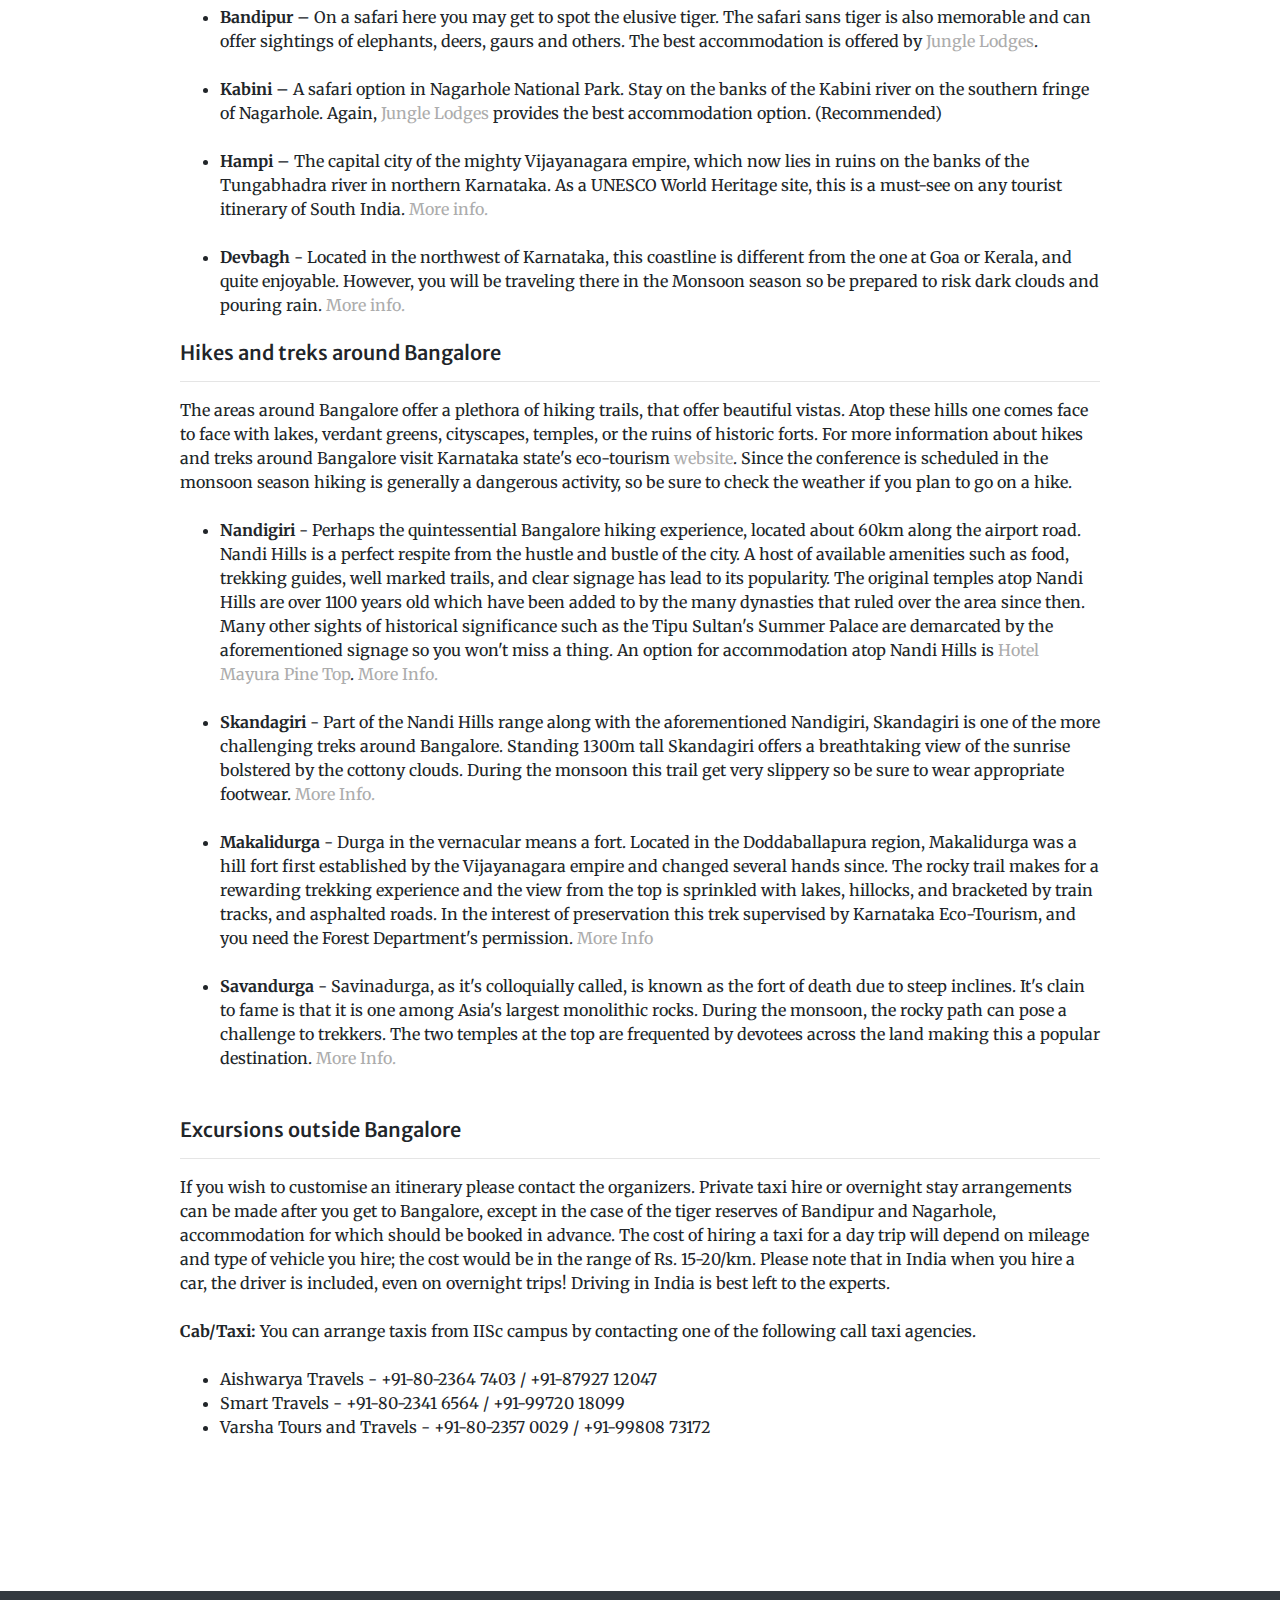
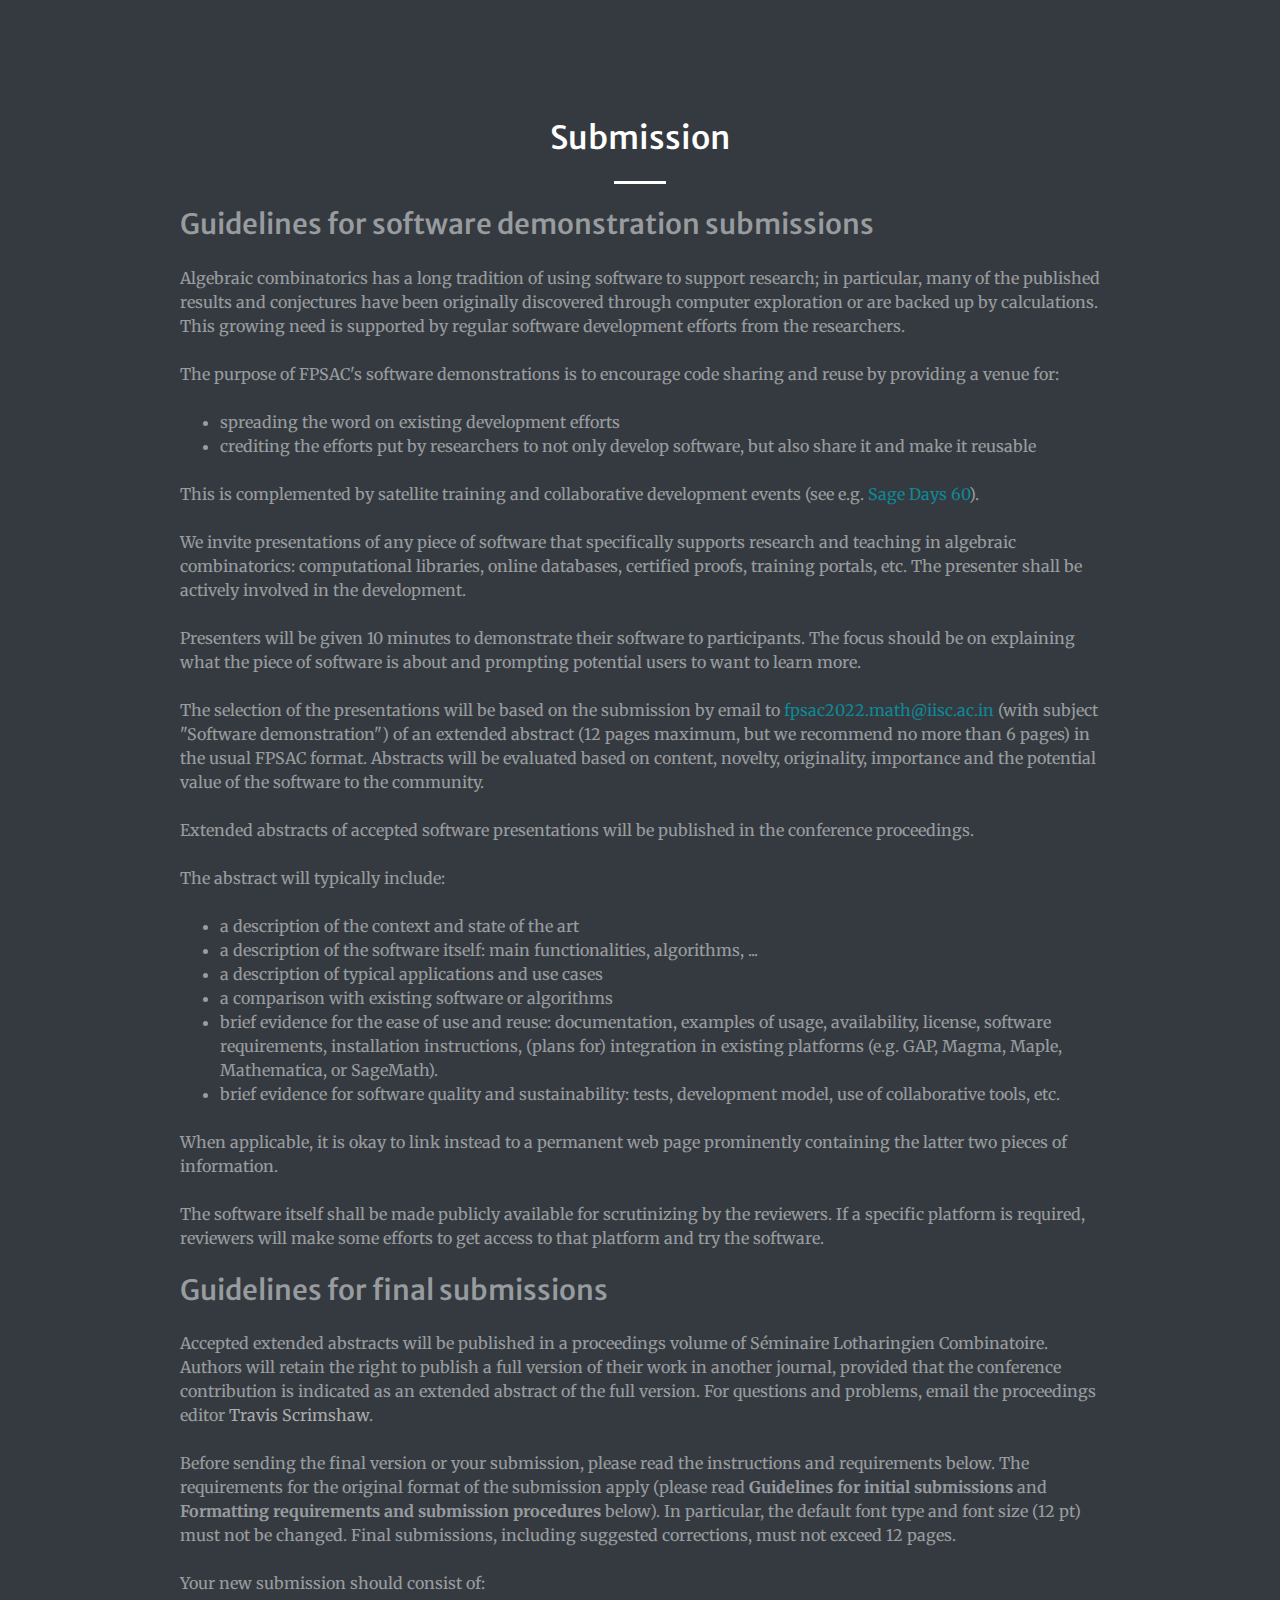
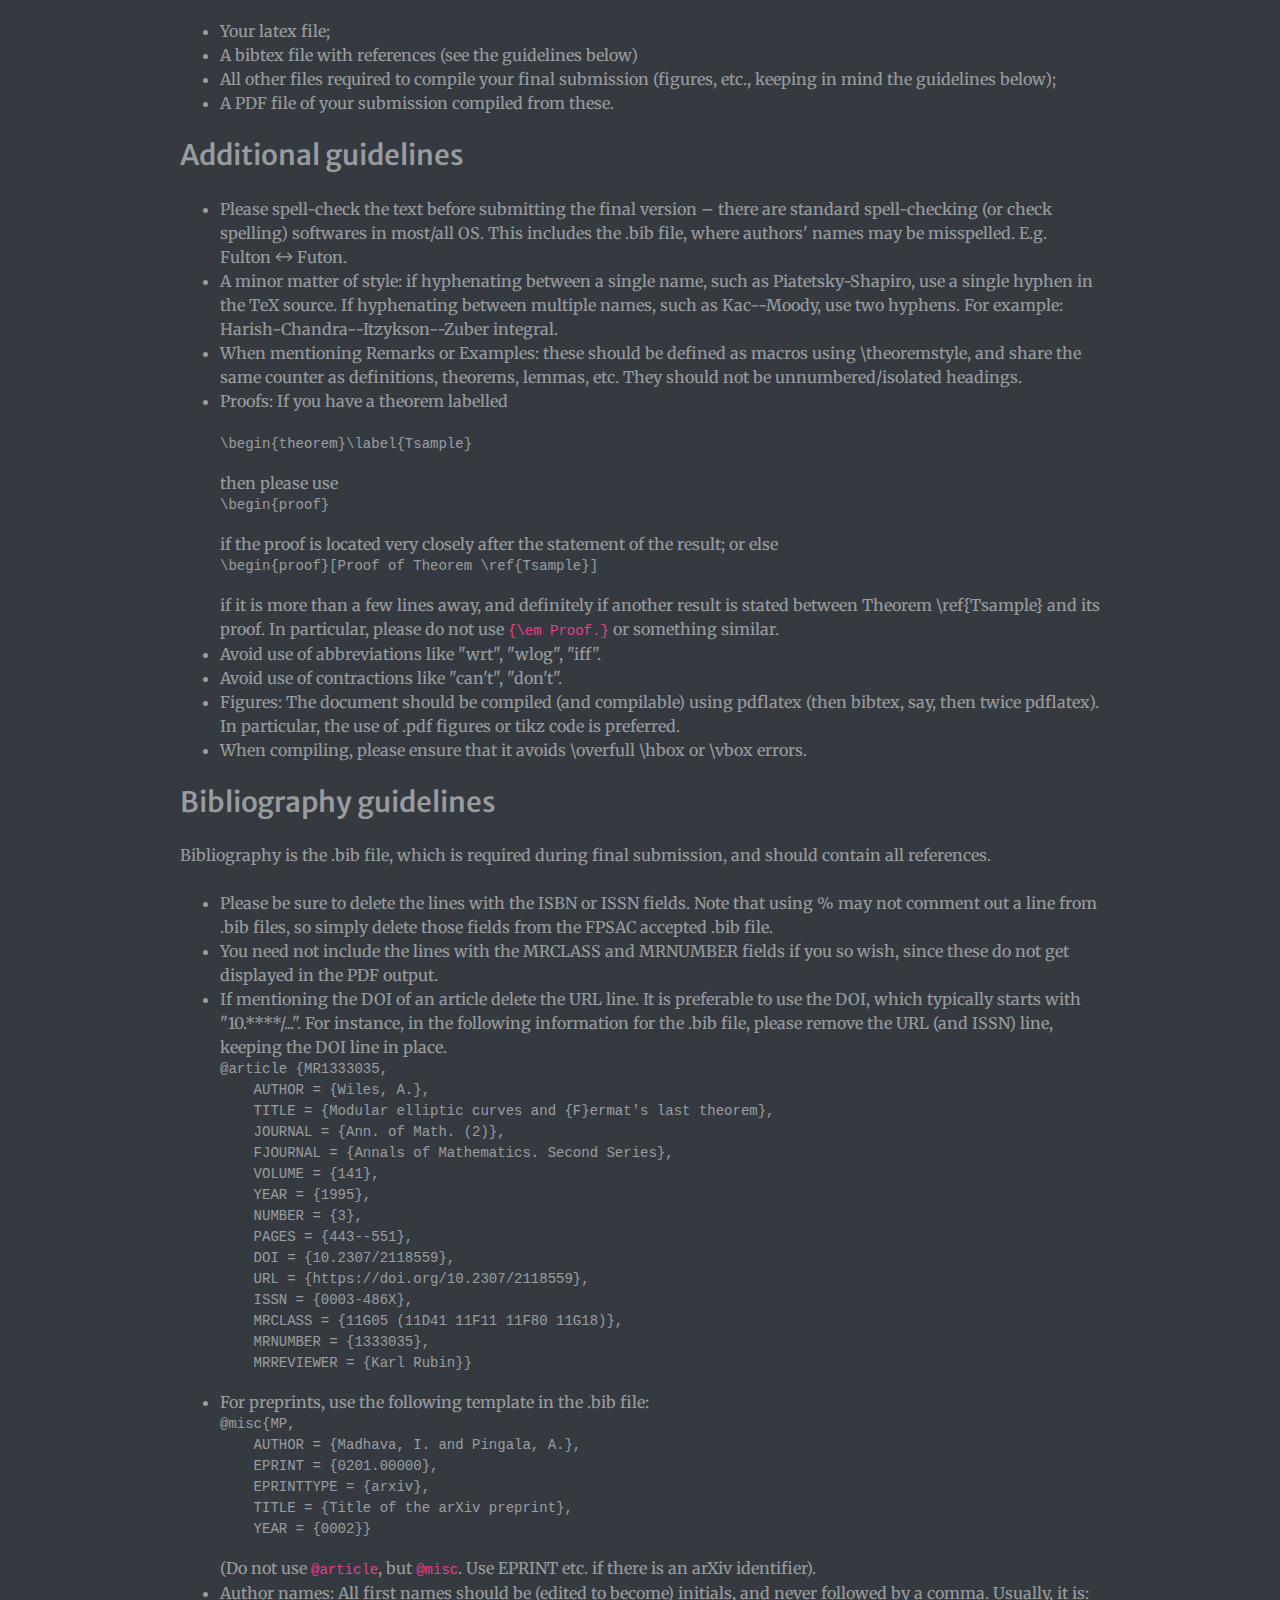
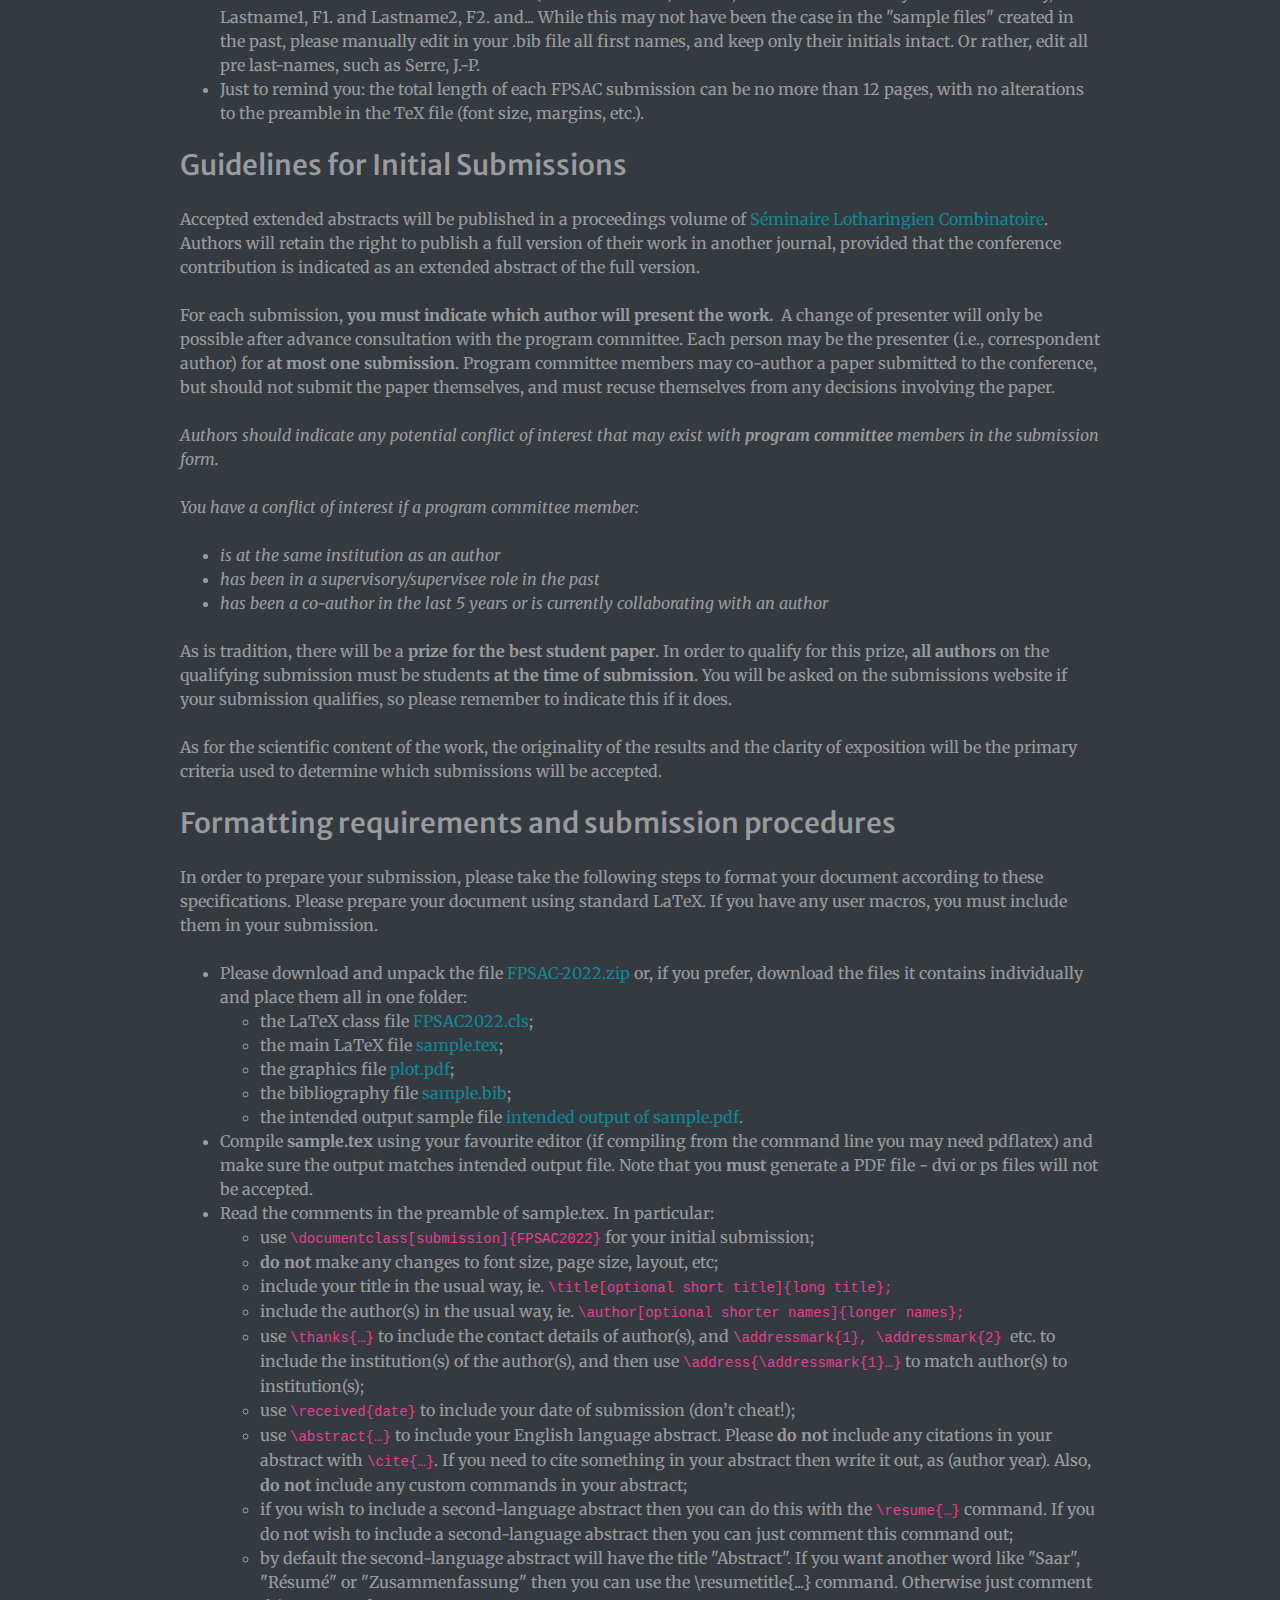
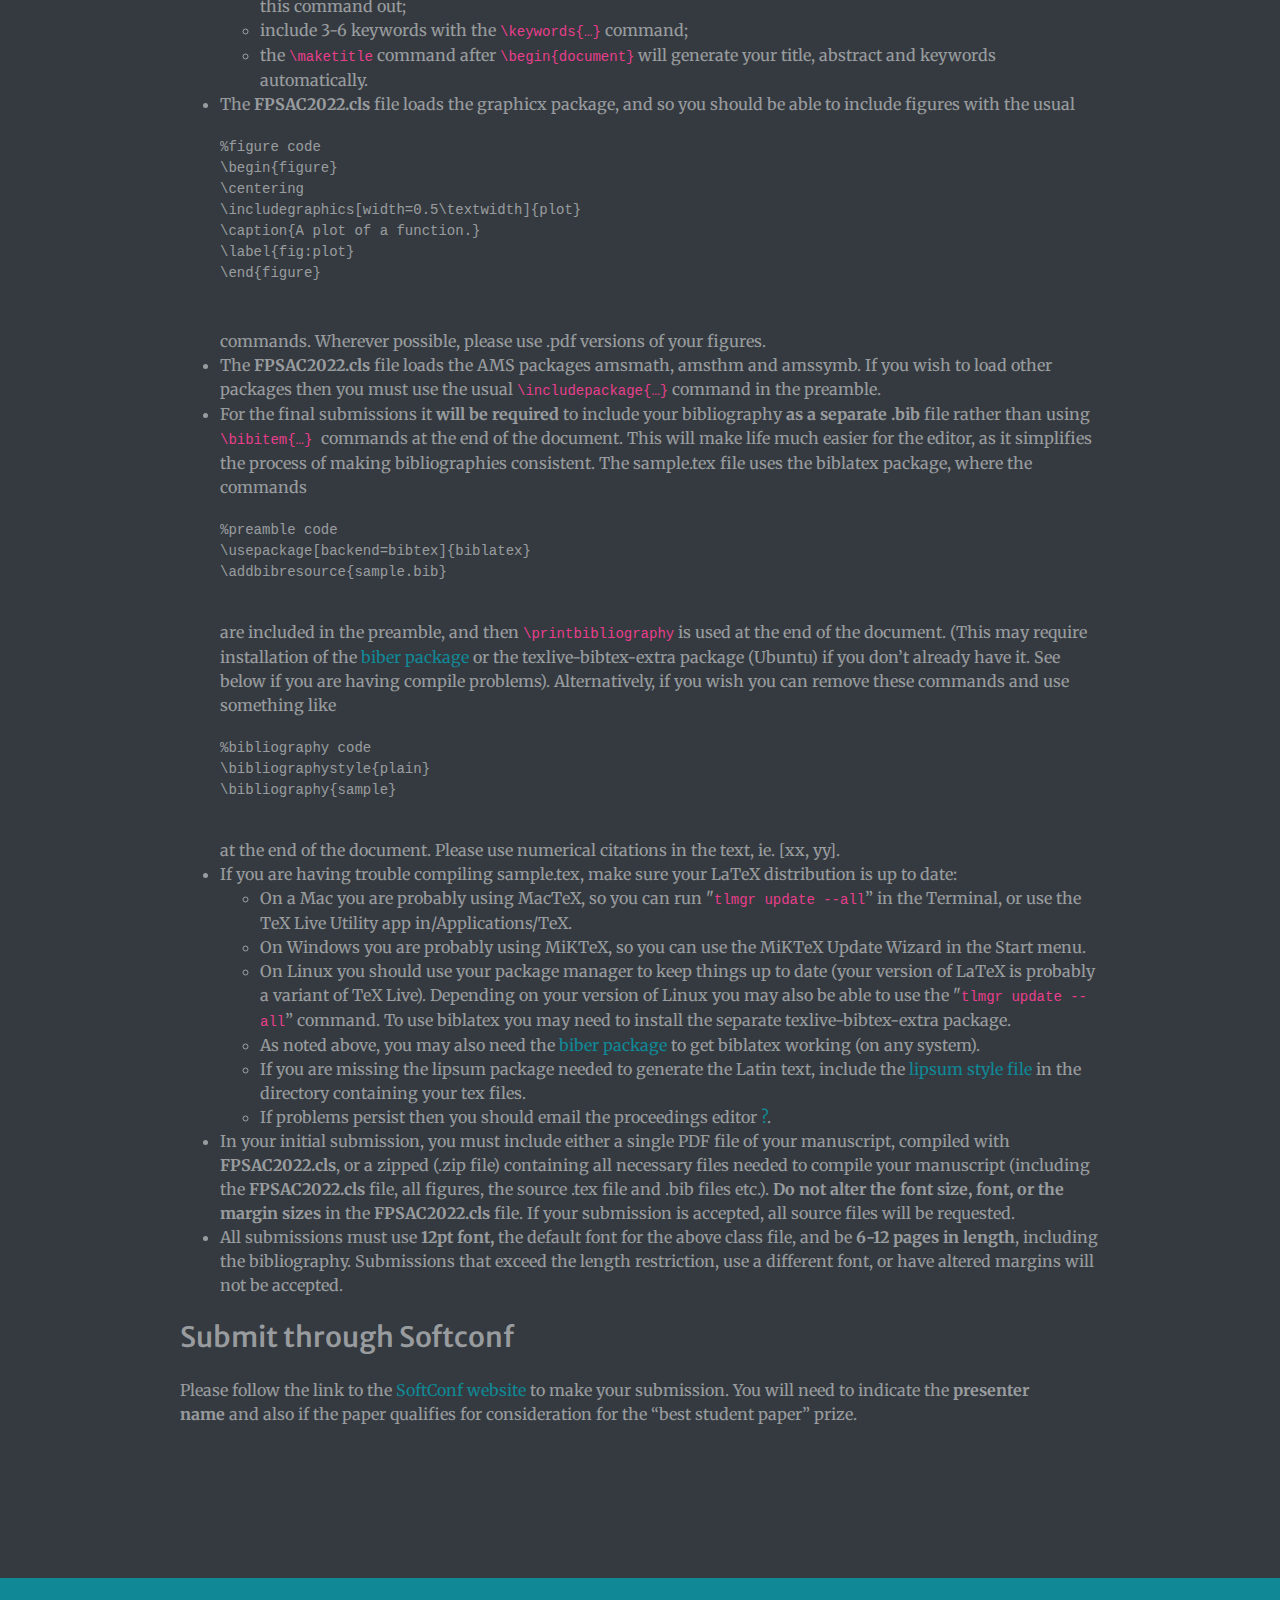
==== commit 80c49dc4: "Fixed some typos in hiking section" ====
--- a/startbootstrap-creative-gh-pages/index.html
+++ b/startbootstrap-creative-gh-pages/index.html
@@ -801,7 +801,7 @@
 	       <p class="text mb-6">
 		The areas around Bangalore offer a plethora of hiking trails, that offer beautiful vistas. Atop these hills one comes face to face
 		with lakes, verdant greens, cityscapes, temples, or the ruins of historic forts. For more information about hikes and treks around Bangalore visit
-		Karnataka state's eco tourism <a href="https://www.karnatakaecotourism.com/">website</a>. Since the conference is scheduled in the
+		Karnataka state's eco-tourism <a href="https://www.karnatakaecotourism.com/">website</a>. Since the conference is scheduled in the
 		monsoon season hiking is generally a dangerous activity, so be sure to check the weather if you plan to go on a hike.
 	        
 	       <ul class="text mb-6">
@@ -809,12 +809,12 @@
 		   and bustle of the city. A host of available amenities such as food, trekking guides, well marked trails, and clear signage has lead to its popularity.
 		   The original temples atop Nandi Hills are over 1100 years old which have been added to by the many dynasties that ruled over the area since then. 
 		   Many other sights of historical significance such as the Tipu Sultan's Summer Palace are demarcated by the aforementioned signage so you won't miss a thing.
-		   An option for accomodation atop Nandi Hills is <a href="https://www.kstdc.co/hotels/hotel-mayura-pine-top-nandi-hills/">Hotel Mayura Pine Top</a>.
+		   An option for accommodation atop Nandi Hills is <a href="https://www.kstdc.co/hotels/hotel-mayura-pine-top-nandi-hills/">Hotel Mayura Pine Top</a>.
 		   <a href="https://www.karnatakatourism.org/tour-item/nandi-hills/">More Info.</a></li><br />
 		  
 	        <li><strong>Skandagiri</strong> - Part of the Nandi Hills range along with the aforementioned Nandigiri, Skandagiri is one of the more challenging
 		    treks around Bangalore. Standing 1300m tall Skandagiri offers a breathtaking view of the sunrise bolstered by the cottony clouds. During the monsoon this trail
-		    get very slippery so be sure to wear approriate footwear. <a href="https://www.karnatakaecotourism.com/treksdetail/TRK130">More Info.</a></li><br />
+		    get very slippery so be sure to wear appropriate footwear. <a href="https://www.karnatakaecotourism.com/treksdetail/TRK130">More Info.</a></li><br />
 		       
 		<li><strong>Makalidurga</strong> - Durga in the vernacular means a fort. Located in the Doddaballapura region, Makalidurga was a hill fort first established by the
 		    Vijayanagara empire and changed several hands since. The rocky trail makes for a rewarding trekking experience and the view from the top is sprinkled with lakes,
